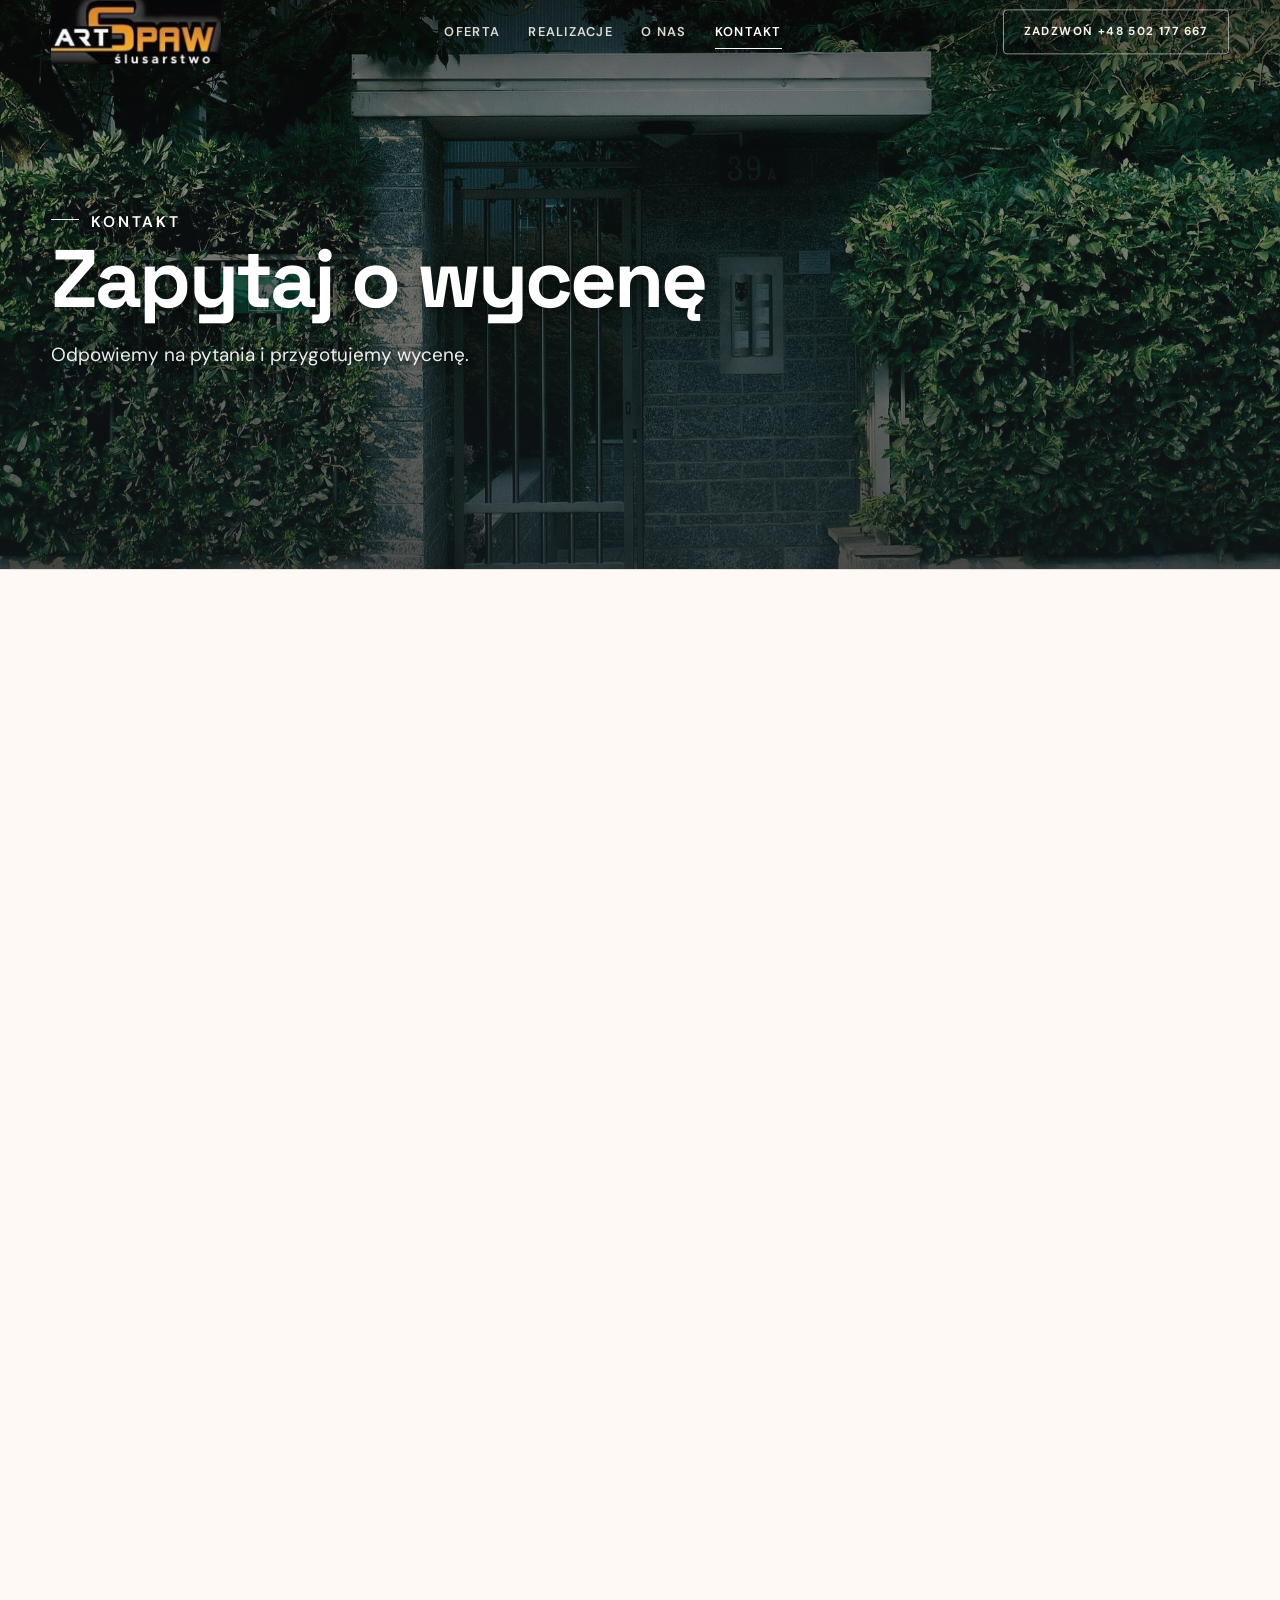
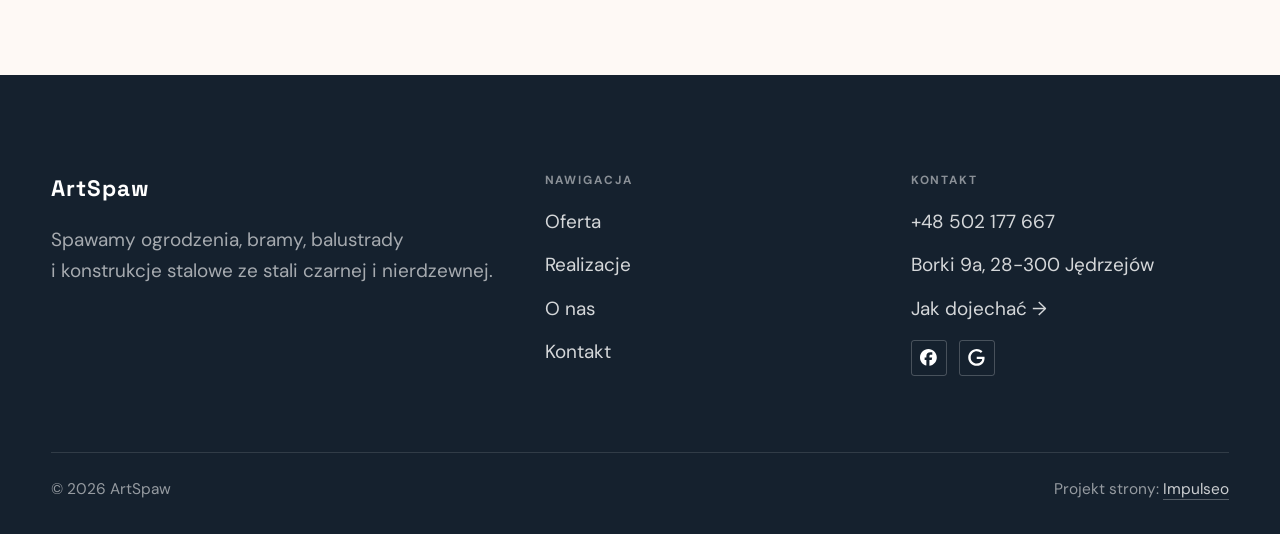
==== kontakt.html @ 31f5e042 "Strona demo: artspaw" ====
<!DOCTYPE html>
<html lang="pl">
<head>
<meta charset="UTF-8">
<meta name="viewport" content="width=device-width, initial-scale=1.0">
<title>Kontakt - ArtSpaw</title>
<meta name="description" content="Kontakt ArtSpaw - Borki 9a, 28-300 Jędrzejów">
<link rel="canonical" href="https://kris20032.github.io/artspaw/kontakt.html">
<meta name="robots" content="noindex, nofollow">
<meta property="og:type" content="website">
<meta property="og:locale" content="pl_PL">
<meta property="og:site_name" content="ArtSpaw">
<meta property="og:title" content="Kontakt - ArtSpaw">
<meta property="og:description" content="Kontakt ArtSpaw - Borki 9a, 28-300 Jędrzejów">
<meta property="og:url" content="https://kris20032.github.io/artspaw/kontakt.html">
<meta property="og:image" content="https://kris20032.github.io/artspaw/img/og.jpg">
<meta property="og:image:width" content="1200">
<meta property="og:image:height" content="630">
<meta name="twitter:card" content="summary_large_image">
<link rel="preconnect" href="https://fonts.googleapis.com">
<link rel="preconnect" href="https://fonts.gstatic.com" crossorigin>
<link href="https://fonts.googleapis.com/css2?family=Space+Grotesk:wght@500;600;700&family=DM+Sans:opsz,wght@9..40,400;9..40,500;9..40,600&display=swap" rel="stylesheet">
<link rel="stylesheet" href="assets/styles.css?v=d45079d8">
</head>
<body>

<header class="nav">
  <div class="wrap nav-inner">
    <a class="brand brand-has-logo" href="index.html"><img class="brand-logo" src="img/logo.png" alt="ArtSpaw" width="702" height="264" decoding="async"></a>
    <nav class="nav-links">
      <a href="oferta.html">Oferta</a>
      <a href="realizacje.html">Realizacje</a>
      <a href="o-nas.html">O nas</a>
      <a href="kontakt.html" class="active" aria-current="page">Kontakt</a>
      <a href="tel:+48502177667" class="btn btn-accent">Zadzwoń +48 502 177 667</a>
    </nav>
    <button class="nav-toggle" aria-label="Menu"><span></span><span></span><span></span></button>
  </div>
</header>

<main>
<section class="pagehead">
  <img src="img/g7.jpg" alt="ArtSpaw - Zapytaj o wycenę" width="1880" height="1253" decoding="async">
  <div class="wrap">
    <span class="eyebrow">Kontakt</span>
    <h1>Zapytaj o wycenę</h1>
    <p>Odpowiemy na pytania i przygotujemy wycenę.</p>
  </div>
</section>
<section>
  <div class="wrap contact-grid">
    <div class="reveal">
      <span class="eyebrow">Dane kontaktowe</span>
      <h2 style="margin:var(--space-4) 0 var(--space-6)">ArtSpaw</h2>
      <div class="info-list">
        <div class="info-row"><div class="ic"><svg class="ico-tel" width="16" height="16" viewBox="0 0 24 24" fill="none" aria-hidden="true"><path d="M6.6 10.8a15.5 15.5 0 0 0 6.6 6.6l2.2-2.2a1 1 0 0 1 1-.24 11.4 11.4 0 0 0 3.6.58 1 1 0 0 1 1 1V20a1 1 0 0 1-1 1A17 17 0 0 1 3 4a1 1 0 0 1 1-1h3.5a1 1 0 0 1 1 1c0 1.25.2 2.46.58 3.6a1 1 0 0 1-.25 1l-2.23 2.2Z" fill="currentColor"/></svg></div><div><div class="lbl">Telefon</div><a class="val" href="tel:+48502177667">+48 502 177 667</a></div></div>
        <div class="info-row"><div class="ic"><svg class="ico-pin" width="16" height="16" viewBox="0 0 24 24" fill="none" aria-hidden="true"><path d="M12 21s7-6.1 7-11.5A7 7 0 0 0 5 9.5C5 14.9 12 21 12 21Z" stroke="currentColor" stroke-width="1.6" fill="none"/><circle cx="12" cy="9.5" r="2.4" fill="currentColor"/></svg></div><div><div class="lbl">Adres</div><div class="val">Borki 9a, 28-300 Jędrzejów</div></div></div>
        <div class="info-row"><div class="ic"><svg class="ico-clock" width="16" height="16" viewBox="0 0 24 24" fill="none" aria-hidden="true"><circle cx="12" cy="12" r="8.5" stroke="currentColor" stroke-width="1.6"/><path d="M12 7.5V12l3 2" stroke="currentColor" stroke-width="1.6" stroke-linecap="round"/></svg></div><div><div class="lbl">Godziny</div><div class="val">Pn-Sb 7:00-18:00, niedziela nieczynne</div></div></div>
      </div>
    </div>
    <div class="reveal">
      <div class="form">
        <h3 style="margin-bottom:var(--space-4)">Najszybciej telefonicznie</h3>
        <p class="muted" style="margin-bottom:var(--space-5)">Zadzwoń, opisz pomysł, a my powiemy, co i jak. Bez zobowiązań.</p>
        <a href="tel:+48502177667" class="btn btn-accent" style="justify-content:center">Zadzwoń: +48 502 177 667 <span class="arr">→</span></a>
      </div>
    </div>
  </div>
</section>
<section style="padding-top:0">
  <div class="wrap reveal">
    <iframe class="map" title="ArtSpaw - Jędrzejów" src="https://maps.google.com/maps?q=50.6269528%2C20.3491511&z=15&output=embed" loading="lazy" referrerpolicy="no-referrer-when-downgrade"></iframe>
  </div>
</section>
</main>

<footer>
  <div class="wrap">
    <div class="foot-grid">
      <div class="foot-brand">
        <div class="name">ArtSpaw</div>
        <p>Spawamy ogrodzenia, bramy, balustrady i konstrukcje stalowe ze stali czarnej i nierdzewnej.</p>
      </div>
      <div class="foot-col">
        <h4>Nawigacja</h4>
        <a href="oferta.html">Oferta</a>
        <a href="realizacje.html">Realizacje</a>
        <a href="o-nas.html">O nas</a>
        <a href="kontakt.html">Kontakt</a>
      </div>
      <div class="foot-col">
        <h4>Kontakt</h4>
        <a href="tel:+48502177667">+48 502 177 667</a>
        <p>Borki 9a, 28-300 Jędrzejów</p>
        <a href="https://maps.google.com/?cid=16352842081063497960&g_mp=Cidnb29nbGUubWFwcy5wbGFjZXMudjEuUGxhY2VzLlNlYXJjaFRleHQQAhgEIAA" target="_blank" rel="noopener">Jak dojechać →</a>
      <div class="foot-soc">
        <a class="soc" href="https://www.facebook.com/profile.php?id=100057158002559" target="_blank" rel="noopener" aria-label="Facebook - ArtSpaw"><svg viewBox="0 0 24 24" aria-hidden="true" focusable="false"><path d="M9.101 23.691v-7.98H6.627v-3.667h2.474v-1.58c0-4.085 1.848-5.978 5.858-5.978.401 0 .955.042 1.468.103a8.68 8.68 0 0 1 1.141.195v3.325a8.623 8.623 0 0 0-.653-.036 26.805 26.805 0 0 0-.733-.009c-.707 0-1.259.096-1.675.309a1.686 1.686 0 0 0-.679.622c-.258.42-.374.995-.374 1.752v1.297h3.919l-.386 2.103-.287 1.564h-3.246v8.245C19.396 23.238 24 18.179 24 12.044c0-6.627-5.373-12-12-12s-12 5.373-12 12c0 5.628 3.874 10.35 9.101 11.647Z" fill="currentColor"/></svg></a>
        <a class="soc" href="https://maps.google.com/?cid=16352842081063497960&g_mp=Cidnb29nbGUubWFwcy5wbGFjZXMudjEuUGxhY2VzLlNlYXJjaFRleHQQAhgEIAA" target="_blank" rel="noopener" aria-label="Google - ArtSpaw"><svg viewBox="0 0 24 24" aria-hidden="true" focusable="false"><path d="M12.48 10.92v3.28h7.84c-.24 1.84-.853 3.187-1.787 4.133-1.147 1.147-2.933 2.4-6.053 2.4-4.827 0-8.6-3.893-8.6-8.72s3.773-8.72 8.6-8.72c2.6 0 4.507 1.027 5.907 2.347l2.307-2.307C18.747 1.44 16.133 0 12.48 0 5.867 0 .307 5.387.307 12s5.56 12 12.173 12c3.573 0 6.267-1.173 8.373-3.36 2.16-2.16 2.84-5.213 2.84-7.667 0-.76-.053-1.467-.173-2.053H12.48z" fill="currentColor"/></svg></a>
      </div>
      </div>
    </div>
    <div class="foot-bot">
      <span>© 2026 ArtSpaw</span>
      <span>Projekt strony: <a class="foot-credit" href="https://impulseo.pl" target="_blank" rel="noopener">Impulseo</a></span>
    </div>
  </div>
</footer>
<div class="sticky-call"><a class="sc-call" href="tel:+48502177667"><svg class="ico-tel" width="16" height="16" viewBox="0 0 24 24" fill="none" aria-hidden="true"><path d="M6.6 10.8a15.5 15.5 0 0 0 6.6 6.6l2.2-2.2a1 1 0 0 1 1-.24 11.4 11.4 0 0 0 3.6.58 1 1 0 0 1 1 1V20a1 1 0 0 1-1 1A17 17 0 0 1 3 4a1 1 0 0 1 1-1h3.5a1 1 0 0 1 1 1c0 1.25.2 2.46.58 3.6a1 1 0 0 1-.25 1l-2.23 2.2Z" fill="currentColor"/></svg> Zadzwoń</a><a class="sc-quote" href="kontakt.html">Zapytaj o wycenę</a></div>
<div class="demo-wazne" data-do="2026-11-23" data-cykl="3" hidden><svg class="dw-ico" width="13" height="13" viewBox="0 0 24 24" fill="none" aria-hidden="true"><circle cx="12" cy="12" r="8.6" stroke="currentColor" stroke-width="1.8"/><path d="M12 7.2V12l3.3 2" stroke="currentColor" stroke-width="1.8" stroke-linecap="round"/></svg><span class="dw-txt"></span></div>

<script src="assets/main.js"></script>
</body>
</html>
---- assets/styles.css ----
/* ============================================================
   STOLBASZ — premium, architektoniczny B2B fit-out
   Jasna paleta, zero brązu. System wg premium-web-craft.
   Projekt strony: Impulseo (impulseo.pl)
   ============================================================ */

:root{
  /* PALETA — jasna, architektoniczna, chłodna */
  --paper:#F4F6F8;          /* główne tło */
  --paper-2:#E7EBEF;        /* sekcje alternatywne (chłodny jasny szary) */
  --paper-3:#E7EBEF;        /* delikatne wypełnienia */
  --ink:#15212E;            /* tekst główny — chłodny grafit */
  --ink-soft:#243443;       /* nagłówki drugorzędne */
  --muted:#6B7785;          /* tekst poboczny */
  --line:rgba(21,33,46,.12);/* hairline */
  --accent:#E8A317;         /* stonowany petrol-slate — jedyny akcent */
  --accent-d:#C9870C;
  --accent-soft:rgba(232,163,23,.10);
  --dark:#15212E;           /* sekcje ciemne (stopka/CTA) */

  /* HOVER ZDJĘĆ — JEDEN standard dla całego silnika (decyzja K. 04.08.2026, artefakt z wariantami).
     AKTUALNE (K.+Szymon 09.08.2026, wybór z artefaktu 6 wariantów): zoom 1.05 przy 1.4s -
     przy tak długim czasie mocniejszy kadr NIE skacze, tylko „oddycha". Poprzedni standard
     (1.02 / .55s z 04.08) odbierany jako dynamiczny i szybki.
     Spoczynek lekko przygaszony, ale TYLKO tam, gdzie jest mysz (@media hover:hover) —
     na telefonie zdjęcia zostają w pełnej jasności. */
  --img-zoom:1.05;                   /* K.+Szymon 09.08: wariant F z artefaktu porównawczego */
  --img-rest:brightness(.95) saturate(.99);
  --img-hot:brightness(1.06) saturate(1.05);
  --img-dur:1.4s;                    /* K.+Szymon 09.08 (wariant F): powoli = elegancko */
  --img-ease:cubic-bezier(.16,.84,.44,1);  /* miękki ogon, efekt „oddychania" */

  /* ODSTĘPY — skala 4/8 */
  --space-1:4px; --space-2:8px; --space-3:12px; --space-4:16px; --space-5:24px;
  --space-6:32px; --space-7:48px; --space-8:64px; --space-9:96px; --space-10:128px;

  /* TYPOGRAFIA — fluid clamp() (skala podbita 16.07.2026: większe, czytelniejsze litery — uwaga Adama) */
  --text-sm:clamp(.9rem,.87rem + .12vw,1rem);
  --text-base:clamp(1.08rem,1.04rem + .18vw,1.2rem);
  --text-lg:clamp(1.24rem,1.15rem + .34vw,1.44rem);
  --text-h3:clamp(1.34rem,1.22rem + .55vw,1.66rem);
  --text-h2:clamp(2.1rem,1.66rem + 2.1vw,3.1rem);
  --text-h1:clamp(2.9rem,2.1rem + 4vw,5.1rem);

  /* PROMIENIE — architektoniczne, raczej ostre */
  --r-sm:3px; --r-md:6px; --r-lg:10px;

  /* RUCH */
  --ease:cubic-bezier(.25,.46,.45,.94); --dur:.24s;

  /* CIENIE — miękkie, warstwowe */
  --sh-sm:0 1px 2px rgba(16,24,32,.04), 0 2px 8px rgba(16,24,32,.05);
  --sh-md:0 2px 6px rgba(16,24,32,.05), 0 12px 28px -8px rgba(16,24,32,.12);
  --sh-lg:0 6px 14px rgba(16,24,32,.07), 0 26px 56px -18px rgba(16,24,32,.22);

  --hairline:1px solid var(--line);

  --font-display:'Space Grotesk','Inter',sans-serif;
  --font-body:'DM Sans','Inter',sans-serif;
}

*{box-sizing:border-box;margin:0;padding:0}
html{scroll-behavior:smooth}
body{
  font-family:var(--font-body);
  font-size:var(--text-base);
  line-height:1.65;
  color:var(--ink);
  background:var(--paper);
  -webkit-font-smoothing:antialiased;
  text-rendering:optimizeLegibility;
}
img{max-width:100%;height:auto;display:block}  /* height:auto = width/height z atrybutów trzyma proporcje (TOP#12) */
a{color:inherit;text-decoration:none}

.wrap{width:min(92%,1180px);margin-inline:auto}
section{padding-block:clamp(52px,6.5vw,96px)}

h1,h2,h3{font-family:var(--font-display);font-weight:700;line-height:1.08;letter-spacing:-.02em;color:var(--ink)}
h1{font-size:var(--text-h1);letter-spacing:-.035em}
h2{font-size:var(--text-h2);letter-spacing:-.025em}
h3{font-size:var(--text-h3)}
/* MIARA — długość wiersza. WCAG 2.2 SC 1.4.8: max 80 znaków; Butterick: 45–90.
   68ch daje realnie 72–78 znaków polskiego tekstu, czyli z zapasem pod granicą.
   Wcześniej limit miał TYLKO <p> — <li>, <blockquote> i <dd> nie miały żadnego,
   i to jedyny powód, dla którego 23 bloki na dwóch oddanych stronach jadą po
   83–106 znaków w wierszu (pomiar 07.08.2026, bramka `miara`).
   ⚠️ Listy i definicje ograniczamy TYLKO bez klasy: `ul`/`ol` z klasą to u nas
   układ (siatki kafli, menu), a nie tekst ciągły — tam miarę wyznacza układ. */
/* 60ch, nie 68ch (K. 10.08): po zmianie fontów na węższe kroje (DM Sans i spółka)
   w 68ch mieściło się ~90 znaków - bramka pikselowa słusznie zgłaszała przekroczenie
   granicy 80. Pomiar na żywej przeglądarce: 60ch = 90 znaków, 53ch = ~78 znaków, czyli normę WCAG 1.4.8. */
:root{ --miara:53ch }
p{max-width:min(100%,var(--miara))}
blockquote,
ul:not([class])>li, ol:not([class])>li,
dl:not([class])>dd{max-width:min(100%,var(--miara))}

/* ⚠️ Świadomie BEZ wyjątku `.tile p,.card p,.svc p{max-width:none}`, choć nasuwa się sam:
   te akapity BYŁY już ograniczone (stare `p{max-width:65ch}`), więc „wyjątek" nie odblokowałby
   niczego nowego — tylko ROZLUŹNIŁ stan sprzed zmiany na wszystkich demach naraz.
   `figcaption` żadna z reguł wyżej nie dotyczy, więc też nie potrzebuje zwolnienia. */

/* ŁAMANIE. `balance` wyrównuje długości wierszy w nagłówku, `pretty` pilnuje ostatniego
   wiersza akapitu, żeby nie został w nim jeden wyraz. Obsługiwane od Chrome 117 /
   Safari 17.5; starsze przeglądarki po prostu ignorują tę własność.
   `text-wrap:pretty` nie występowało dotąd ANI RAZ w silniku ani w repo klientów. */
h1,h2,h3,.lead,.lede{text-wrap:balance}
p,li,blockquote,dd{text-wrap:pretty}

.eyebrow{
  font-family:var(--font-body);
  font-size:var(--text-sm);
  font-weight:600;
  letter-spacing:.18em;
  text-transform:uppercase;
  color:var(--accent);
  display:inline-flex;align-items:center;gap:var(--space-3);
}
/* flex:none + margin-top = kreska trzyma się PIERWSZEJ linii. Wcześniej align-items:center
   centrowało ją względem całego bloku i przy zawinięciu (długi kicker typu
   „…WNĘTRZ · LESZNO · OD 2019") druga linia lądowała z brzydkim wcięciem. */
.eyebrow{align-items:flex-start}
.eyebrow>*,.eyebrow{text-wrap:balance}   /* dlugi kicker lamal sie na sierote typu samo „2019" w drugiej linii */
.eyebrow::before{content:"";width:28px;height:1px;background:var(--accent);display:inline-block;flex:none;margin-top:.62em}

.muted{color:var(--muted)}
.lead{font-size:var(--text-lg);line-height:1.55;color:var(--ink-soft);max-width:50ch}

/* ---------- BUTTONS ---------- */
.btn{
  display:inline-flex;align-items:center;gap:var(--space-2);
  font-weight:600;font-size:var(--text-sm);letter-spacing:.02em;
  padding:var(--space-4) var(--space-6);
  border-radius:var(--r-sm);
  transition:transform var(--dur) var(--ease),box-shadow var(--dur) var(--ease),background var(--dur) var(--ease);
  cursor:pointer;border:1px solid transparent;
}
.btn-accent{background:var(--accent);color:#fff;box-shadow:var(--sh-sm)}
.btn-accent:hover{background:var(--accent-d);transform:translateY(-2px);box-shadow:var(--sh-md)}
.btn-accent:active{transform:translateY(0);box-shadow:var(--sh-sm)}
.btn-ghost{background:transparent;color:var(--ink);border-color:var(--line)}
.btn-ghost:hover{border-color:var(--accent);color:var(--accent);transform:translateY(-2px)}
.btn-light{background:#fff;color:var(--ink);box-shadow:var(--sh-sm)}
.btn-light:hover{transform:translateY(-2px);box-shadow:var(--sh-md)}
.btn .arr{transition:transform var(--dur) var(--ease)}
.btn:hover .arr{transform:translateX(4px)}

/* ---------- NAV ---------- */
.nav{
  position:sticky;top:0;z-index:50;
  background:color-mix(in srgb,var(--paper) 88%,transparent);
  backdrop-filter:saturate(140%) blur(10px);
  border-bottom:var(--hairline);
}
.nav-inner{display:flex;align-items:center;justify-content:space-between;gap:var(--space-5);height:72px}
/* ANTY-NACHODZENIE (K. 05.08.2026): długa nazwa firmy + przycisk z pełnym numerem nie mieściły się w pasku
   i flex ściskał linki PONIŻEJ ich treści - "Kontakt" wchodził na ramkę "Zadzwoń +48 ...". Teraz ustępuje
   nazwa marki (skrót wielokropkiem), a menu i przycisk nigdy się nie kurczą ani nie zachodzą na siebie. */
.brand{display:flex;flex-direction:column;line-height:1;min-width:0;flex:0 1 auto}
.brand .name{font-family:var(--font-display);font-weight:800;font-size:1.35rem;letter-spacing:.04em;white-space:nowrap;overflow:hidden;text-overflow:ellipsis}
.brand .sub{font-size:.62rem;letter-spacing:.34em;text-transform:uppercase;color:var(--muted);margin-top:5px;white-space:nowrap;overflow:hidden;text-overflow:ellipsis}
.nav-links{display:flex;align-items:center;gap:var(--space-6);flex:0 0 auto}
.nav-links a{font-size:var(--text-sm);font-weight:500;color:var(--ink-soft);position:relative;padding-block:4px;white-space:nowrap;transition:color var(--dur) var(--ease)}
.nav-links a::after{content:"";position:absolute;left:0;bottom:0;width:0;height:1.5px;background:var(--accent);transition:width var(--dur) var(--ease)}
.nav-links a:hover,.nav-links a.active{color:var(--ink)}
.nav-links a:hover::after,.nav-links a.active::after{width:100%}
.nav-links .btn{padding:var(--space-2) var(--space-5)}
/* przyciski w nav: właściwy kolor (przebij .nav-links a) + bez podkreślenia */
.nav-links a.btn-accent{color:#fff}
.nav-links a.btn-ghost,.nav-links a.btn-light{color:var(--ink)}
/* CTA w pasku: NIE podkreślenie spod linków menu, ale ten sam przelatujący błysk,
   co na wszystkich innych przyciskach (zgłoszenie K. 13.08.2026 - „na hero jest efekt
   światła przechodzącego przez przycisk, na navbarze go nie ma, a mają być identyczne").
   Reguła `.nav-links a::after` jest silniejsza od `.btn::after`, więc trzeba jej
   geometrię wyzerować i wpisać połysk z nazwy - samo `display:none` gasiło efekt. */
.nav-links a.btn::after{
  display:block;content:"";position:absolute;inset:0;z-index:-1;pointer-events:none;
  width:auto;height:auto;border-radius:inherit;   /* kasuje geometrię podkreślenia (width:0;height:1.5px) */
  background:linear-gradient(100deg,transparent 32%,rgba(255,255,255,.20) 50%,transparent 68%);
  translate:-120% 0}
@media (prefers-reduced-motion:no-preference){
  .nav-links a.btn:hover::after{translate:120% 0;transition:translate .75s var(--mt-ease,cubic-bezier(.16,.84,.44,1))}
}
.nav-toggle{display:none;background:none;border:none;cursor:pointer;flex-direction:column;gap:5px;padding:8px}
.nav-toggle span{width:24px;height:2px;background:var(--ink);transition:var(--dur)}
/* Ciasny zakres MIĘDZY menu mobilnym a pełnym pulpitem: zbijamy odstępy i nazwę marki,
   żeby wszystko zmieściło się naturalnie, zanim w ogóle dojdzie do skracania wielokropkiem. */
@media(max-width:1280px) and (min-width:921px){
  .nav-links{gap:var(--space-4)}
  .nav-links .btn{padding:var(--space-2) var(--space-4)}
  .brand .name{font-size:1.15rem}
}

/* ---------- HERO (split) ---------- */
.hero{position:relative;overflow:hidden;border-bottom:var(--hairline)}
.hero-grid{display:grid;grid-template-columns:1.05fr .95fr;gap:clamp(24px,4vw,60px);align-items:center;
  padding-block:clamp(36px,4.5vw,64px)}
.hero-copy .eyebrow{margin-bottom:var(--space-5)}
.hero-copy h1{margin-bottom:var(--space-5)}
.hero-copy .lead{margin-bottom:var(--space-7)}
.hero-actions{display:flex;flex-wrap:wrap;gap:var(--space-4)}
.hero-art{position:relative;aspect-ratio:4/3;border-radius:var(--r-lg);overflow:hidden;box-shadow:var(--sh-lg)}
.hero-art img{width:100%;height:100%;object-fit:cover}
.hero-art::after{content:"";position:absolute;inset:0;background:linear-gradient(180deg,transparent 55%,rgba(18,24,28,.28))}
.hero-badge{position:absolute;left:var(--space-5);bottom:var(--space-5);z-index:2;
  background:rgba(252,252,251,.94);backdrop-filter:blur(4px);
  border-radius:var(--r-md);padding:var(--space-4) var(--space-5);box-shadow:var(--sh-md);max-width:78%}
.hero-badge strong{display:block;font-family:var(--font-display);font-size:1rem;letter-spacing:-.01em}
.hero-badge span{font-size:var(--text-sm);color:var(--muted)}

/* ---------- HERO duży / kinowy (strona główna) ---------- */
.hero-cine{position:relative;min-height:clamp(560px,82vh,840px);min-height:clamp(560px,82svh,840px);display:flex;align-items:center;overflow:hidden;border-bottom:var(--hairline)}
.hero-cine>img{position:absolute;inset:0;width:100%;height:100%;object-fit:cover;z-index:0}
.hero-cine::after{content:"";position:absolute;inset:0;z-index:1;
  background:linear-gradient(95deg,rgba(13,18,23,.86) 0%,rgba(13,18,23,.64) 32%,rgba(13,18,23,.24) 62%,rgba(13,18,23,.04) 100%)}
.hero-cine .wrap{position:relative;z-index:2;padding-block:var(--space-8)}
.hero-cine .hero-copy{max-width:660px}
.hero-cine .eyebrow{color:#fff;margin-bottom:var(--space-5)}
.hero-cine .eyebrow::before{background:#fff}
.hero-cine h1{color:#fff;margin-bottom:var(--space-5);font-size:clamp(2.9rem,2rem + 4.4vw,5.2rem);text-wrap:balance}
.hero-cine .lead{color:rgba(255,255,255,.92);max-width:48ch;margin-bottom:var(--space-7)}
.hero-cine .hero-actions{display:flex;flex-wrap:wrap;gap:var(--space-4)}
/* NISKIE OKNO (laptop z dokiem i paskami przeglądarki ma ~700-780 px wysokości widoku):
   H1 do 5.2rem + długi lead nie mieściły się i przyciski wypadały POD krawędź ekranu -
   klient widział stronę bez ani jednego CTA. Skalujemy w dół, zamiast przycinać treść. */
@media(min-width:821px) and (max-height:820px){
  .hero-cine{min-height:clamp(520px,94svh,780px)}
  .hero-cine .wrap{padding-block:var(--space-6)}
  .hero-cine h1{font-size:clamp(2.2rem,1.5rem + 2.6vw,3.6rem);margin-bottom:var(--space-4)}
  .hero-cine .eyebrow{margin-bottom:var(--space-4)}
  .hero-cine .lead{margin-bottom:var(--space-5);max-width:44ch}
}
@media(max-width:680px){
  .hero-cine{min-height:clamp(520px,76vh,640px);min-height:clamp(520px,76svh,640px);align-items:flex-end}
  .hero-cine::after{background:linear-gradient(0deg,rgba(13,18,23,.9) 6%,rgba(13,18,23,.45) 55%,rgba(13,18,23,.25) 100%)}
  .hero-cine .wrap{padding-bottom:var(--space-9)}
  /* TELEFON (~90% oglądających): lead potrafił zająć 8 linii i zepchnąć CTA poza pierwszy ekran.
     Zwężamy interlinię i skalę - treści nie ucinamy, bo to ona sprzedaje. */
  .hero-cine .lead{font-size:.98rem;line-height:1.5;margin-bottom:var(--space-5)}
  .hero-cine .eyebrow{font-size:.72rem;letter-spacing:.13em;margin-bottom:var(--space-4)}
  .hero-cine .eyebrow::before{width:20px}
  .hero-cine h1{margin-bottom:var(--space-4)}
}

/* full-bleed hero variant (podstrony) */
.pagehead{position:relative;min-height:46vh;min-height:46svh;display:flex;align-items:flex-end;overflow:hidden;border-bottom:var(--hairline)}
.pagehead img{position:absolute;inset:0;width:100%;height:100%;object-fit:cover}
/* 10.08.2026 (decyzja K.): mocniejsze przyciemnienie + cień pod tekstem. Bramka mierzyła na
   nagłówkach podstron 3,38-3,43:1 przy wymaganych 4,5 — jasne zdjęcie (hala, śnieg, niebo)
   podchodziło pod biały tekst. Zdjęcia klientów są różne, więc kontrast musi dawać WARSTWA,
   a nie szczęśliwy dobór kadru. */
.pagehead::after{content:"";position:absolute;inset:0;background:linear-gradient(180deg,rgba(18,24,28,.40),rgba(18,24,28,.76))}
.pagehead .wrap{position:relative;z-index:2;padding-block:var(--space-9);color:#fff}
.pagehead h1{color:#fff;max-width:18ch;text-shadow:0 2px 16px rgba(0,0,0,.55)}
.pagehead .eyebrow{color:#fff}
.pagehead .eyebrow::before{background:#fff}
.pagehead p{color:rgba(255,255,255,.92);margin-top:var(--space-4);max-width:54ch;text-shadow:0 1px 12px rgba(0,0,0,.5)}

/* ---------- STRIP (pasek skrótów / liczby) ---------- */
.strip{background:var(--dark);color:#fff}
/* PASEK HASEŁ — standard 04.08.2026 (decyzja K.): 5 haseł w JEDNYM rzędzie, tekst WYŚRODKOWANY,
   węższe marginesy boczne niż reszta strony (pasek ma iść szerzej), równe wysokości kolumn. */
.strip .wrap{width:min(96%,1440px);display:grid;grid-template-columns:repeat(5,1fr);
  gap:var(--space-5);padding-block:var(--space-7);align-items:stretch}
.strip .item .k{font-family:var(--font-display);font-size:clamp(1.05rem,.82rem + .85vw,1.55rem);
  font-weight:800;letter-spacing:-.02em;color:#fff;line-height:1.18;text-wrap:balance}
.strip .item .v{font-size:var(--text-sm);color:rgba(255,255,255,.66);margin-top:var(--space-2);line-height:1.4}
.strip .item{border-left:2px solid var(--accent);padding-inline:var(--space-4);
  text-align:center;display:flex;flex-direction:column;justify-content:center}
/* liczba kolumn = liczba haseł, żeby ostatnie nie zostawało samo w drugim rzędzie.
   Klasę n-N nadaje multipage.py; domyślnie (bez klasy) pasek jest 5-kolumnowy. */
.strip.n-2 .wrap{grid-template-columns:repeat(2,1fr)}
.strip.n-3 .wrap{grid-template-columns:repeat(3,1fr)}
.strip.n-4 .wrap{grid-template-columns:repeat(4,1fr);gap:var(--space-6)}
.strip.n-4 .item .k{font-size:clamp(1.3rem,1rem + 1.1vw,2rem)}
.strip.n-6 .wrap{grid-template-columns:repeat(6,1fr);gap:var(--space-4)}
.strip.n-6 .item .k{font-size:clamp(.98rem,.8rem + .7vw,1.35rem)}
/* równe łamanie: zamiast "długa linia + jedno słowo" obie linie zbliżonej długości */
.strip .item .k{text-wrap:balance}

/* ---------- SECTION HEAD ---------- */
.head{max-width:48rem;margin-bottom:var(--space-8)}
.head.center{margin-inline:auto;text-align:center}
.head .eyebrow{margin-bottom:var(--space-4)}
.head h2{margin-bottom:var(--space-4)}
.head p{color:var(--muted);font-size:var(--text-lg);line-height:1.55}
.head.center p{margin-inline:auto}

/* ---------- INTRO SPLIT ---------- */
.split{display:grid;grid-template-columns:.92fr 1.08fr;gap:clamp(28px,5vw,80px);align-items:center}
.split.rev{grid-template-columns:1.08fr .92fr}
.split.rev .split-art{order:-1}
.split-art{position:relative;aspect-ratio:5/4;border-radius:var(--r-lg);overflow:hidden;box-shadow:var(--sh-lg)}
.split-art img{width:100%;height:100%;object-fit:cover}
.split-copy h2{margin-bottom:var(--space-5)}
.split-copy p+p{margin-top:var(--space-4)}
.split-copy .btn{margin-top:var(--space-6)}

/* ---------- SERVICES (zakres) ---------- */
.svc-grid{display:grid;grid-template-columns:repeat(auto-fit,minmax(280px,1fr));gap:var(--space-5)}
.svc{background:#fff;border:var(--hairline);border-radius:var(--r-md);padding:var(--space-7) var(--space-6);
  transition:transform var(--dur) var(--ease),box-shadow var(--dur) var(--ease),border-color var(--dur) var(--ease);
  position:relative;overflow:hidden}
.svc::before{content:"";position:absolute;left:0;top:0;width:3px;height:0;background:var(--accent);transition:height var(--dur) var(--ease)}
.svc:hover{transform:translateY(-4px);box-shadow:var(--sh-md);border-color:transparent}
.svc:hover::before{height:100%}
.svc .ic{font-family:var(--font-display);font-size:.8rem;font-weight:700;letter-spacing:.12em;color:var(--accent);margin-bottom:var(--space-4)}
.svc h3{margin-bottom:var(--space-3);font-size:1.22rem}
.svc p{color:var(--muted);font-size:var(--text-base);line-height:1.6}

/* big detailed service rows */
.svc-row{display:grid;grid-template-columns:.8fr 1.2fr;gap:clamp(20px,4vw,60px);align-items:center;padding-block:var(--space-8)}
.svc-row+.svc-row{border-top:var(--hairline)}
.svc-row.rev{grid-template-columns:1.2fr .8fr}
/* Naprzemienny układ wierszy oferty: co drugi wiersz ma zdjęcie po PRAWEJ.
   Było `order:-1` — martwy kod, bo zdjęcie i tak jest pierwszym dzieckiem w HTML,
   więc wszystkie wiersze wyglądały identycznie (zdjęcie zawsze z lewej), a `rev`
   zmieniało tylko szerokość kolumn. Znalezione 29.07.2026 przy różnicowaniu kierunków
   animacji (pomiar pozycji: art.mid 390/502 przy row.mid 756 — zawsze lewa strona). */
.svc-row.rev .svc-row-art{order:2}
.svc-row-art{aspect-ratio:4/3;border-radius:var(--r-md);overflow:hidden;box-shadow:var(--sh-md)}
.svc-row-art img{width:100%;height:100%;object-fit:cover}
.svc-row h3{font-size:1.5rem;margin-bottom:var(--space-4)}
.svc-row .num{font-family:var(--font-display);font-size:.85rem;font-weight:700;letter-spacing:.14em;color:var(--accent);display:block;margin-bottom:var(--space-3)}
.svc-row ul{list-style:none;margin-top:var(--space-4);display:flex;flex-direction:column;gap:var(--space-2)}
.svc-row li{position:relative;padding-left:var(--space-5);color:var(--muted);font-size:var(--text-base)}
.svc-row li::before{content:"";position:absolute;left:0;top:.62em;width:8px;height:1px;background:var(--accent)}

/* ---------- GALLERY (realizacje) ---------- */
.gallery{display:grid;grid-template-columns:repeat(12,1fr);gap:var(--space-4);grid-auto-rows:200px}
/* GALERIA MASONRY — pionowe zdjęcia (portrety beauty/wellness) bez przycinania: kolumny, height auto */
.gallery-masonry{column-count:3;column-gap:var(--space-4)}
@media(max-width:900px){.gallery-masonry{column-count:2}}
@media(max-width:560px){.gallery-masonry{column-count:1}}
.gallery-masonry .m-tile{break-inside:avoid;margin:0 0 var(--space-4);padding:0;position:relative;overflow:hidden;border-radius:var(--r-md);border:1px solid var(--line)}
.gallery-masonry .m-tile img{width:100%;height:auto;display:block}
.gallery-masonry .m-tile .cap{position:absolute;left:0;right:0;bottom:0;padding:var(--space-4);color:#fff;background:linear-gradient(0deg,rgba(0,0,0,.55),transparent);font-size:var(--text-sm)}
.gallery-masonry .m-tile .cap small{display:block;font-weight:400;opacity:.78;letter-spacing:.04em;text-transform:uppercase;font-size:.66rem;margin-top:3px}
.tile{position:relative;overflow:hidden;border-radius:var(--r-md);box-shadow:var(--sh-sm);
  transition:transform var(--dur) var(--ease),box-shadow var(--dur) var(--ease)}
.tile img{width:100%;height:100%;object-fit:cover;
  transition:transform var(--img-dur) var(--img-ease),filter var(--img-dur) var(--img-ease)}
.tile:hover{box-shadow:var(--sh-md)}
.tile .cap{position:absolute;left:0;right:0;bottom:0;padding:var(--space-5) var(--space-4) var(--space-4);
  /* mocniejszy spad + cien pod tekstem: na JASNYCH zdjeciach klienta (biale fronty, sciany)
     slaby gradient dawal kontrast ~1.5:1 zamiast wymaganych 3.6:1 (bramka wygladu, 10.08.2026) */
  background:linear-gradient(transparent 10%,rgba(18,24,28,.55) 40%,rgba(18,24,28,.88) 68%,rgba(18,24,28,.99));color:#fff;
  text-shadow:0 1px 2px rgba(0,0,0,.85),0 2px 10px rgba(0,0,0,.55);
  font-size:var(--text-sm);font-weight:600;letter-spacing:.01em;
  opacity:0;transform:translateY(8px);transition:var(--dur) var(--ease)}
.tile:hover .cap{opacity:1;transform:translateY(0)}
.tile .cap small{display:block;font-weight:400;opacity:.78;letter-spacing:.04em;text-transform:uppercase;font-size:.66rem;margin-top:3px}
/* bento spans */
.t-wide{grid-column:span 6}
.t-tall{grid-column:span 6;grid-row:span 2}
.t-std{grid-column:span 6}
.t-third{grid-column:span 4}
.t-two3{grid-column:span 8}

/* ---------- TRUST / WIARYGODNOŚĆ ---------- */
.trust{background:var(--paper-2)}
.trust-grid{display:grid;grid-template-columns:repeat(auto-fit,minmax(240px,1fr));gap:var(--space-5);margin-top:var(--space-7)}
.trust-card{background:#fff;border-radius:var(--r-md);padding:var(--space-7) var(--space-6);box-shadow:var(--sh-sm);border-top:3px solid var(--accent)}
.trust-card .big{font-family:var(--font-display);font-size:clamp(1.8rem,1.3rem + 1.6vw,2.6rem);font-weight:800;letter-spacing:-.02em;color:var(--ink);line-height:1}
.trust-card h3{font-size:1.12rem;margin:var(--space-3) 0 var(--space-2)}
.trust-card p{color:var(--muted);font-size:var(--text-base);line-height:1.55}

/* ---------- CTA band ---------- */
.cta{background:var(--dark);color:#fff;position:relative;overflow:hidden}
/* telefon w CTA: na ciemnym tle biały (domyślnie), rodziny z JASNYM tłem CTA
   nadpisują to u siebie - wcześniej kolor siedział w stylu inline i wygrywał z rodziną. */
.cta .btn-ghost-cta{color:#fff;border-color:rgba(255,255,255,.3)}
.cta .wrap{display:grid;grid-template-columns:1.4fr .6fr;gap:var(--space-7);align-items:center;position:relative;z-index:2}
.cta h2{color:#fff;max-width:20ch}
.cta p{color:rgba(255,255,255,.74);margin-top:var(--space-4)}
.cta-actions{display:flex;flex-direction:column;gap:var(--space-3);align-items:flex-start}
.cta::before{content:"";position:absolute;right:-80px;top:-80px;width:360px;height:360px;border-radius:50%;
  background:radial-gradient(circle,var(--accent-soft),transparent 70%)}

/* ---------- CONTACT ---------- */
.contact-grid{display:grid;grid-template-columns:.85fr 1.15fr;gap:clamp(28px,4vw,56px);align-items:start}
.info-list{display:flex;flex-direction:column;gap:var(--space-2)}
.info-row{display:flex;gap:var(--space-4);align-items:flex-start;padding-block:var(--space-4);border-bottom:var(--hairline)}
.info-row .ic{flex:none;width:42px;height:42px;display:grid;place-items:center;border-radius:50%;
  background:var(--accent-soft);color:var(--accent);font-size:1.05rem}
.info-row .lbl{font-size:.72rem;letter-spacing:.14em;text-transform:uppercase;color:var(--muted)}
.info-row .val{font-weight:600;font-size:var(--text-base);margin-top:2px}
.info-row a.val:hover{color:var(--accent)}
.map{border:none;border-radius:var(--r-lg);box-shadow:var(--sh-md);width:100%;height:100%;min-height:380px;filter:grayscale(.2) contrast(1.02)}
.form{background:#fff;border:var(--hairline);border-radius:var(--r-lg);padding:clamp(24px,3vw,40px);box-shadow:var(--sh-sm)}
.form .fld{margin-bottom:var(--space-5)}
.form label{display:block;font-size:var(--text-sm);font-weight:600;margin-bottom:var(--space-2)}
.form input,.form textarea{width:100%;font-family:inherit;font-size:var(--text-base);color:var(--ink);
  padding:var(--space-4);border:var(--hairline);border-radius:var(--r-sm);background:var(--paper);transition:border-color var(--dur)}
.form input:focus,.form textarea:focus{outline:none;border-color:var(--accent);background:#fff}
.form textarea{resize:vertical;min-height:120px}
.form .note{font-size:var(--text-sm);color:var(--muted);margin-top:var(--space-3)}

/* ---------- FOOTER ---------- */
footer{background:var(--dark);color:#fff;padding-block:var(--space-9) var(--space-6)}
.foot-grid{display:grid;grid-template-columns:1.4fr 1fr 1fr;gap:var(--space-7);margin-bottom:var(--space-8)}
.foot-brand .name{font-family:var(--font-display);font-weight:800;font-size:1.4rem;letter-spacing:.04em}
.foot-brand p{color:rgba(255,255,255,.62);margin-top:var(--space-4);font-size:var(--text-base);max-width:38ch}
.foot-col h4{font-size:.74rem;letter-spacing:.16em;text-transform:uppercase;color:rgba(255,255,255,.5);margin-bottom:var(--space-4)}
.foot-col a,.foot-col p{display:block;color:rgba(255,255,255,.82);font-size:var(--text-base);margin-bottom:var(--space-3)}
.foot-col a:hover{color:#fff}
.foot-bot{border-top:1px solid rgba(255,255,255,.12);padding-top:var(--space-5);display:flex;justify-content:space-between;flex-wrap:wrap;gap:var(--space-3);
  font-size:var(--text-sm);color:rgba(255,255,255,.55)}
.foot-bot a:hover{color:#fff}
/* Podpis w stopce = klikalny link do impulseo.pl (31.07.2026). Ma być WIDOCZNIE klikalny,
   ale nie krzyczeć - stąd sam kolor jaśniejszy + delikatne podkreślenie na najeździe. */
.foot-bot a.foot-credit{color:rgba(255,255,255,.78);text-decoration:none;border-bottom:1px solid rgba(255,255,255,.28)}
.foot-bot a.foot-credit:hover{color:#fff;border-bottom-color:#fff}

/* ---------- REVEAL ---------- */
.reveal{opacity:0;transform:translateY(22px);transition:opacity .6s var(--ease),transform .6s var(--ease)}
.reveal.in{opacity:1;transform:none}

/* ---------- RESPONSIVE ---------- */
@media(max-width:920px){
  .hero-grid,.split,.split.rev,.svc-row,.svc-row.rev,.cta .wrap,.contact-grid,.foot-grid{grid-template-columns:1fr}
  .split.rev .split-art,.svc-row.rev .svc-row-art{order:0}
  .hero-art{aspect-ratio:16/10;max-height:420px}
  .strip .wrap,.strip.n-2 .wrap,.strip.n-3 .wrap,.strip.n-4 .wrap,.strip.n-6 .wrap{grid-template-columns:repeat(2,1fr);gap:var(--space-6)}
  .strip .item .k,.strip.n-6 .item .k{font-size:clamp(1.3rem,1.1rem + 1vw,2rem)}
  .gallery{grid-auto-rows:180px}
  .t-wide,.t-tall,.t-std,.t-third,.t-two3{grid-column:span 6}
  .t-tall{grid-row:span 1}
  .cta-actions{flex-direction:row;flex-wrap:wrap}
  .foot-grid{gap:var(--space-6)}
}
@media(max-width:680px){
  .nav-links{position:fixed;inset:72px 0 auto 0;background:var(--paper);flex-direction:column;align-items:stretch;
    gap:0;padding:var(--space-4) 6%;border-bottom:var(--hairline);box-shadow:var(--sh-md);
    transform:translateY(-120%);transition:transform var(--dur) var(--ease)}
  .nav-links.open{transform:translateY(0)}
  .nav-links a{padding-block:var(--space-4);border-bottom:var(--hairline)}
  .nav-links .btn{margin-top:var(--space-3);justify-content:center}
  .nav-toggle{display:flex}
  .strip .wrap,.strip.n-2 .wrap,.strip.n-3 .wrap,.strip.n-4 .wrap,.strip.n-6 .wrap{grid-template-columns:1fr}
  .gallery{grid-template-columns:repeat(6,1fr)}
  .foot-grid{grid-template-columns:1fr}
}
@media(prefers-reduced-motion:reduce){
  /* audyt 09.08 TOP#14: samo skrócenie duration przy animacji INFINITE = stroboskop
     (pętla .01ms miga ekranem); iteration-count:1 gasi pętlę naprawdę. Pseudoelementy
     też - tła hero (gastro/studio) animują ::before/img, blanket na * ich nie łapał. */
  *,*::before,*::after{animation-duration:.01ms!important;animation-iteration-count:1!important;animation-delay:0s!important;transition:none!important}
  .reveal{opacity:1!important;transform:none!important}
  html{scroll-behavior:auto}
}

/* ============================================================
   PREMIUM LAYER — destylat deep-researchu branż (anty-AI, spokój).
   Zmienne STOLBASZ (--accent/--ink/--paper/--line/--dark). Ruch ledwo
   zauważalny, krzywa cubic-bezier(.16,.84,.44,1); prefers-reduced-motion
   pokryte blanketem wyżej. Karty hairline zamiast cieni = #1 sygnał „nie-AI".
   ============================================================ */

/* więcej oddechu między sekcjami (liderzy: 110-130px) */
section{padding-block:clamp(64px,8vw,128px)}

/* 1) Aksamitny reveal — dłuższa, miękka krzywa zamiast „skoku" */
.reveal{transition:opacity .9s cubic-bezier(.16,.84,.44,1),transform .9s cubic-bezier(.16,.84,.44,1);will-change:opacity,transform}
/* stagger TYLKO w galerii (tam pozycja = porządek dzieci) */
.gallery .reveal:nth-child(2){transition-delay:.07s}
.gallery .reveal:nth-child(3){transition-delay:.14s}
.gallery .reveal:nth-child(4){transition-delay:.21s}
.gallery .reveal:nth-child(5){transition-delay:.28s}
.gallery .reveal:nth-child(6){transition-delay:.35s}

/* 2) Hero STATYCZNY na .hero-cine — Ken Burns CAŁKIEM WYŁĄCZONY 26.06 (3. zgłoszenie Szymona).
   GENEZA: animowanie scale na <img> hero z teksturami (cegły/framugi) re-samplinguje obraz
   klatka po klatce → na części ekranów drobne drganie/shimmer = „heroshot się trzęsie".
   translateY usunięto wcześniej, scale-only + will-change/GPU NIE wystarczyły do GWARANCJI gładkości.
   Krzysztof zażądał pewności („make sure, że błąd się nie pojawi") > efekt. Zero animacji = 0% drgania.
   Delikatny zoom zostaje TYLKO w pełnoekranowych hero gastro/studio (hg-bg/hs-bg — tło, inny
   mechanizm, chwalone, nigdy nie zgłaszane). NIE wracać do KB na .hero-cine bez realnego testu
   na sprzęcie klienta — to ryzyko regresji „trzęsienia”. */
/* BEZPIECZNY "wow" na hero = jednorazowy FADE-IN (opacity), nie zoom.
   opacity nie dotyka bitmapy → gładkie na KAŻDYM zdjęciu/ekranie/GPU, zero ryzyka migotania.
   Geometryczny ruch (scale/translate) na .hero-cine jest ZAKAZANY (bramka pilnuje). */
@keyframes heroFade{from{opacity:0}to{opacity:1}}
.hero-cine>img{transform:none;animation:heroFade 1.1s ease-out both}

/* 3) Akcentowy hairline pod nagłówkiem sekcji, który „rysuje się" przy wejściu */
.head h2{position:relative;padding-bottom:18px}
.head h2::after{content:"";position:absolute;left:0;bottom:0;height:1px;width:0;background:var(--accent);transition:width 1s cubic-bezier(.16,.84,.44,1) .15s}
.head.center h2::after{left:50%;transform:translateX(-50%)}
.head.reveal.in h2::after,.head.center.reveal.in h2::after{width:54px}

/* 4) Karty HAIRLINE zamiast cieni/zaokrągleń (najmocniejszy anty-AI detal) */
.svc{background:transparent;border:1px solid var(--line);border-radius:var(--r-sm);box-shadow:none}
.svc:hover{box-shadow:none;border-color:var(--accent);transform:translateY(-3px)}
.trust-card{background:transparent;box-shadow:none;border:1px solid var(--line);border-top:2px solid var(--accent);border-radius:var(--r-sm)}
.tile{box-shadow:none;border-radius:var(--r-sm)}
.tile:hover{box-shadow:none}

/* 5) Sticky-nav kondensuje się po przewinięciu (sygnał dopracowania) */
.nav{transition:box-shadow .4s ease,background .4s ease}
.nav.is-stuck{box-shadow:0 1px 0 var(--line),0 14px 30px -24px rgba(0,0,0,.45)}
.nav-inner{transition:height .35s var(--ease)}
.nav.is-stuck .nav-inner{height:60px}

/* 6) MANIFESTO — pełnoekranowy cytat-bohater (zastępuje generyczne „Dlaczego my") */
.manifesto{background:var(--paper-2);text-align:center}
.manifesto .wrap{max-width:60rem}
.manifesto p{font-family:var(--font-display);font-style:italic;font-size:clamp(1.6rem,1rem + 2.4vw,2.8rem);line-height:1.32;color:var(--ink-soft);margin-inline:auto;max-width:26ch;position:relative;padding-top:var(--space-8)}
.manifesto p::before{content:"";position:absolute;top:0;left:50%;transform:translateX(-50%);width:54px;height:1px;background:var(--accent)}
.manifesto p span{color:var(--accent);font-style:italic}

/* 7) GATEWAYS — 3 duże bramy-zdjęcia (zamiast paska menu usług) */
.gateways{display:grid;grid-template-columns:repeat(3,1fr);gap:var(--space-4)}
.gateway{position:relative;aspect-ratio:3/4;overflow:hidden;border-radius:var(--r-sm);display:block}
.gateway img{width:100%;height:100%;object-fit:cover;
  transition:transform var(--img-dur) var(--img-ease),filter var(--img-dur) var(--img-ease)}
.gateway::after{content:"";position:absolute;inset:0;background:linear-gradient(180deg,transparent 38%,rgba(18,24,28,.74))}
/* ===== HOVER ZDJĘĆ — jedno miejsce dla WSZYSTKICH kafli ze zdjęciem (K. 04.08.2026) ===== */
@media(hover:hover){
  .tile img,.gateway img,.m-tile img{filter:var(--img-rest)}
  .tile:hover img,
  .gateway:hover img,
  .m-tile:hover img{transform:scale(var(--img-zoom));filter:var(--img-hot)}
}
.m-tile img{transition:transform var(--img-dur) var(--img-ease),filter var(--img-dur) var(--img-ease)}
.gateway .g-ttl{position:absolute;left:0;right:0;bottom:0;z-index:2;padding:var(--space-6) var(--space-5);color:#fff;font-family:var(--font-display);font-size:1.45rem;letter-spacing:-.01em;line-height:1.15}
.gateway .g-ttl small{display:block;font-family:var(--font-body);font-size:var(--text-sm);font-weight:400;opacity:.82;letter-spacing:.03em;margin-top:5px}
@media(max-width:760px){.gateways{grid-template-columns:1fr}.gateway{aspect-ratio:16/10}}

/* 8) LOGO klienta w nagłówku (gdy podane --logo) */
/* 52px domyślnie (feedback Bartka 06.07.2026: 40px ginęło, uwaga padła 3x; ~56px sprawdzone na żywym demie anna-borowiec-makeup) */
.brand-logo{height:64px;width:auto;max-width:300px;object-fit:contain;display:block}
.nav.is-stuck .brand-logo{height:52px}
@media(max-width:680px){.brand-logo{height:46px;max-width:210px}}


/* === RWD: nagłówki na wąskich ekranach (dodane 17.07.2026 razem z fixem clamp) ===
   Po przywróceniu działania clamp() dolna granica --text-h1 (2.9rem) rozpychała
   dokument przy długich polskich słowach na telefonach. Tu ją zjeżdżamy. */
@media (max-width:560px){
  :root{
    --text-h1:clamp(1.9rem, 1.15rem + 4.4vw, 2.7rem);
    --text-h2:clamp(1.5rem, 1rem + 3vw, 2.1rem);
  }
  .hero-cine h1{font-size:clamp(1.9rem, 1.15rem + 4.4vw, 2.7rem)}
  h1,h2{overflow-wrap:break-word}
}

/* GODZINY (godziny_grid z briefu) — dzień po lewej, godziny po prawej. Wcześniej BRAK stylu
   powodował sklejenie "Poniedziałek-Piątek8:00-20:00" (dodane 2026-07-21). Neutralne dla dem bez grafiku. */
.godz{display:flex;flex-direction:column;gap:2px;max-width:440px;margin-top:8px}
.godz-row{display:flex;justify-content:space-between;align-items:baseline;gap:24px;padding:10px 0;border-bottom:1px solid var(--line)}
.godz-row:last-child{border-bottom:0}
.godz-row b{font-weight:600;color:var(--ink)}
.godz-row span{color:var(--muted);white-space:nowrap}

/* === FAQ (lekcja 08.08.2026) ===
   Sekcja faq_klinika() trafia NIE tylko do rodziny „klinika" (multipage.py: także układ FACHOWCY),
   a style leżały wyłącznie w families/klinika.css — u hydraulika/dekarza FAQ renderowało się jako
   goła lista <details> z domyślnym trójkącikiem przeglądarki (wpadka: demo Instalatorstwo Gała).
   Dlatego baza. Rodzina może to nadpisać na wierzchu. */
.faq-list{max-width:48rem;margin:var(--space-8) auto 0;display:flex;flex-direction:column;gap:var(--space-3)}
.faq-item{border:1px solid var(--line);border-radius:var(--r-md);background:var(--paper);padding:var(--space-4) var(--space-5)}
.faq-item summary{font-family:var(--font-display);font-weight:600;color:var(--ink);cursor:pointer;list-style:none;display:flex;justify-content:space-between;gap:1rem}
.faq-item summary::-webkit-details-marker{display:none}
.faq-item summary::after{content:"+";color:var(--accent-d);font-weight:700;font-size:1.2rem;line-height:1}
.faq-item[open] summary::after{content:"-"}
.faq-item p{color:var(--ink-soft);font-size:var(--text-base);line-height:1.6;margin:var(--space-3) 0 0}

/* === LICZBA OPINII PRZY SEKCJI OPINII (08.08.2026, wzorzec irismeble.pl, decyzja K.) ===
   Trzy cytaty bez kontekstu czyta się jak „firma ma trzy opinie". Ta linijka mówi wprost,
   ile ich jest naprawdę - dane i tak przychodzą z reconu i szły dotąd wyłącznie do hero.
   Baza, nie rodzina: sekcja opinii renderuje się we WSZYSTKICH układach, a style opinii
   leżą per rodzina - bez tego u części rodzin linijka byłaby gołym tekstem (ta sama pułapka
   co z FAQ wyżej). Rodzina może nadpisać na wierzchu. */
.op-meta{
  text-align:center;margin:calc(var(--space-3) * -1) 0 var(--space-6);
  color:var(--muted);font-size:var(--text-base);letter-spacing:.01em;
}
.op-meta .ico-star{color:var(--accent-d);margin-right:2px}

/* --- licznik ważności DEMA (pomysł K. 09.08) - tylko wersje pokazowe --- */
.demo-wazne{position:fixed;top:calc(var(--nav-h, 64px) + 14px);right:14px;z-index:95;
  display:inline-flex;align-items:center;gap:.45em;
  background:rgba(21,25,28,.82);color:#fff;font-size:.72rem;font-weight:600;letter-spacing:.01em;
  padding:.42em .8em .42em .62em;border-radius:999px;backdrop-filter:saturate(140%) blur(8px);
  border:1px solid rgba(255,255,255,.14);box-shadow:0 10px 24px -14px rgba(0,0,0,.6);
  pointer-events:none;
  /* NIE pokazuje się przy wejściu (K. 09.08) - wjeżdża dopiero po zejściu z hero */
  opacity:0;transform:translateY(-10px);
  transition:opacity .7s var(--ease),transform .7s var(--ease)}
.demo-wazne.is-on{opacity:1;transform:none}
.demo-wazne .dw-ico{flex:none;opacity:.85}
.demo-wazne b{font-weight:700;font-variant-numeric:tabular-nums;color:#FFD9A3}
.demo-wazne .dw-zeg{font-variant-numeric:tabular-nums;font-feature-settings:"tnum";
  opacity:.72;margin-left:.15em;letter-spacing:.01em}
.demo-wazne.is-pilne{background:rgba(150,32,28,.9);border-color:rgba(255,255,255,.2)}
.demo-wazne .dw-pilne{color:#FFE0DE}
@media(max-width:820px){.demo-wazne{top:auto;bottom:70px;right:10px}}

/* --- pasek mini-opinii pod hero (audyt 09.08 TOP#27) - tylko przy realnych recenzjach --- */
.opinie-mini{padding-block:0;border-bottom:var(--hairline)}
.opinie-mini .om-row{display:grid;grid-template-columns:repeat(3,1fr);gap:var(--space-6);padding-block:var(--space-5)}
.opinie-mini .om-item blockquote{font-size:var(--text-sm);color:var(--ink-soft);line-height:1.5;margin:0}
.opinie-mini .om-autor{display:block;margin-top:var(--space-2);font-size:.78rem;font-weight:600;color:var(--muted);letter-spacing:.04em}
@media(max-width:820px){.opinie-mini .om-row{grid-template-columns:1fr;gap:var(--space-4)}
  .opinie-mini .om-item:nth-child(n+3){display:none}}

/* --- AKCENT-TEKST (audyt 09.08 TOP#11/12, decyzja K.) ---------------------------
   Kolor firmowy jest jasny, dopóki nie musi być literą. --accent zostaje żywy
   (kreski, przyciski, pasek haseł); litera akcentowa na JASNYM tle bierze
   --accent-text (dokleja palette_auto; domyślnie accent-d). Tylko color -
   border/background/pseudo zostają żywe. Ciemna sekcja CTA = wyjątek. */
:root{--accent-text:var(--accent-d)}
.eyebrow, .svc .ic, .svc-row .num, .info-row .ic, .info-row a.val:hover,
.manifesto p span, .faq-item summary::after, .op-meta .ico-star, .op-star,
.fu-cta, .obszar-list li:hover, .btn-ghost:hover, .nav.nav-solid .brand .sub,
.proces-os .pc-cur, .os-on .proces-os .proces-line > li.os-done .pno { color:var(--accent-text) }
.cta .eyebrow { color:var(--accent) }

/* --- dostępność (audyt 09.08 TOP#23, podzbiór bezpieczny) --- */
html{scroll-padding-top:84px}                       /* kotwice nie chowają się pod sticky-nav */
:focus-visible{outline:2px solid var(--accent-text);outline-offset:2px}  /* widoczny fokus tylko z klawiatury */
main{display:block}

/* --- kafelek „Zobacz opinie w Google" (K. 09.08) - znak marki zamiast gołego linku --- */
.op-meta{text-align:center;max-width:none;margin-inline:auto}
.op-google{display:inline-flex;align-items:center;gap:.6em;
  padding:.62em 1.15em;border:1px solid var(--line);border-radius:999px;
  background:var(--paper);color:var(--ink);font-size:var(--text-sm);font-weight:600;
  transition:border-color var(--dur) var(--ease),box-shadow var(--dur) var(--ease),transform var(--dur) var(--ease)}
.op-google .op-g-ico{flex:none}                        /* oficjalny 4-kolorowy znak Google */
.op-google .arr{transition:transform var(--dur) var(--ease)}
.op-google:hover{border-color:var(--accent);box-shadow:var(--sh-sm);transform:translateY(-1px)}
.op-google:hover .arr{transform:translateX(3px)}

/* ============================================================
   HOVER KART I KAFLI - JEDEN STANDARD DLA WSZYSTKICH RODZIN (K. 10.08:
   „każde demo ma wyglądać tak premium"). Wcześniej premium-hover miała tylko
   rodzina fachowców (.fu-row), reszta rodzin renderowała karty bez reakcji.
   Zasada ta sama: reakcja NATYCHMIAST (0s), gaśnięcie łagodne; ledwie widoczne
   tło, kreska akcentu z lewej, strzałka rusza. Zero cieni-poduszek.
   ⛔ Świadomie POMIJAMY kafle ze zdjęciem (.tile/.gateway/.m-tile) - tam działa
   już zoom 1.05/1.4s i dokładanie ramek by go zabiło.
   ============================================================ */
.card, .svc, .gateway-txt, .menu-cat, .prod-card, .pak-card, .faq-item, .obj-tile{
  position:relative;transition:background .22s ease-out,border-color .22s ease-out}
.card::before, .menu-cat::before, .prod-card::before, .pak-card::before{
  content:"";position:absolute;left:0;top:0;bottom:0;width:3px;background:var(--accent);
  transform:scaleY(0);transform-origin:top;transition:transform .09s ease-out;border-radius:2px}
@media(hover:hover){
  .card:hover, .svc:hover, .menu-cat:hover, .prod-card:hover, .pak-card:hover{
    background:color-mix(in srgb,var(--accent) 9%,transparent);
    border-color:color-mix(in srgb,var(--accent) 45%,var(--line));
    transition-duration:0s}
  .card:hover::before, .menu-cat:hover::before,
  .prod-card:hover::before, .pak-card:hover::before{transform:scaleY(1)}
  .card:hover .arr, .svc:hover .arr, .menu-cat:hover .arr{transform:translateX(.3rem)}
}
.card .arr, .svc .arr, .menu-cat .arr{display:inline-block;transition:transform .1s ease-out}

/* ============================================================
   PLAKIETKA OPINII GOOGLE (K. 13.08.2026, wzór od Marcelego)
   Jedna forma we WSZYSTKICH układach hero (hg/hk/hs/ha/hd/tb/kt) zamiast
   gołego tekstu „★ Ocena 4,4 w Google · 7 opinii". Cudza ocena to najmocniejszy
   dowód zaufania na stronie - ma wyglądać jak odznaka, nie jak podpis.
   Tło i obwódka liczone z KOLORU TEKSTU, więc ta sama plakietka działa na
   ciemnym zdjęciu (biały napis → jasna mgiełka) i na jasnej sekcji (ciemny
   napis → delikatny szary). Zero osobnych wariantów do utrzymania.
   ============================================================ */
.g-badge{
  display:inline-flex;align-items:center;gap:.62em;
  padding:.52em 1em;border-radius:999px;
  background:color-mix(in srgb,currentColor 8%,transparent);
  border:1px solid color-mix(in srgb,currentColor 20%,transparent);
  -webkit-backdrop-filter:blur(6px);backdrop-filter:blur(6px);
  font-size:.98rem;line-height:1;font-weight:500;letter-spacing:.01em;
  white-space:nowrap;vertical-align:middle;max-width:100%}
.g-badge .gb-ico,.g-badge .gb-stars{flex:none}
.g-badge .gb-ocena{font-weight:700;font-size:1.08em;letter-spacing:.01em}
.g-badge .gb-txt{opacity:.92}
@media(max-width:560px){
  .g-badge{gap:.45em;padding:.45em .8em;font-size:.86rem}
  .g-badge .gb-stars{width:62px;height:12.4px}
  .g-badge .gb-ico{width:16px;height:16px}
}

/* === rodzina: fachowcy === */
/* ============================================================
   RODZINA: FACHOWCY (hydraulik/elektryk/remont/brukarstwo/ogrodzenia)
   Doklejane NA WIERZCH base.css. Dziedziczy paletę/fonty skórki (trade/elektryk).
   Filozofia: telefon-bohater + zaufanie + „bezpłatna wycena". Spokój, nie krzyk.
   (count-up i podwójny iframe mapy świadomie pominięte - krytyka blueprintu.)
   ============================================================ */

/* --- PROCES - oś „jak pracujemy" (podpis rodziny, czego nie ma w meblach) --- */
.proces{background:var(--paper-2)}
.proces-line{list-style:none;display:grid;grid-template-columns:repeat(4,1fr);gap:var(--space-5);position:relative;margin:0;padding:0}
.proces-line li{position:relative;padding-top:var(--space-7)}
.proces-line li::before{content:"";position:absolute;top:14px;left:0;right:0;height:1px;background:var(--line)}
.proces-line li:last-child::before{right:50%}
.proces-line li:first-child::before{left:50%}
.proces-line li::after{content:"";position:absolute;top:9px;left:calc(50% - 6px);width:11px;height:11px;border-radius:50%;background:var(--accent);box-shadow:0 0 0 4px var(--paper-2)}
.proces-line .pno{font-family:var(--font-display);font-weight:800;font-size:1.5rem;color:var(--accent);letter-spacing:-.02em;display:block;margin-bottom:var(--space-3);text-align:center}
.proces-line h3{font-size:1.1rem;margin-bottom:var(--space-2);text-align:center}
.proces-line p{color:var(--muted);font-size:var(--text-sm);line-height:1.5;text-align:center;max-width:26ch;margin-inline:auto}
@media(max-width:820px){
  .proces-line{grid-template-columns:1fr;gap:0}
  .proces-line li{padding:var(--space-5) 0 var(--space-5) var(--space-7)}
  .proces-line li::before{left:5px;right:auto;top:0;bottom:0;width:1px;height:auto}
  .proces-line li:first-child::before,.proces-line li:last-child::before{left:5px;right:auto}
  .proces-line li::after{top:var(--space-6);left:0}
  .proces-line .pno,.proces-line h3,.proces-line p{text-align:left;margin-inline:0}
}

/* --- OBSZAR DZIAŁANIA - lokalność (chipy z REALNEGO miasta, bez drugiego iframe) --- */
.obszar .head{text-align:center;margin-inline:auto}
.obszar .head .eyebrow{justify-content:center}
.obszar-list{list-style:none;display:flex;flex-wrap:wrap;justify-content:center;gap:var(--space-3);margin:0;padding:0;max-width:60rem;margin-inline:auto}
.obszar-list li{border:1px solid var(--line);border-radius:999px;padding:var(--space-2) var(--space-5);
  font-size:var(--text-sm);font-weight:600;color:var(--ink-soft);transition:border-color .24s var(--ease),color .24s var(--ease)}
.obszar-list li:hover{border-color:var(--accent);color:var(--accent)}
.obszar-list li.is-home{background:var(--accent);border-color:var(--accent);color:#fff}

/* --- STICKY-CALL - dolny pasek mobile (najważniejszy konwerter tej rodziny) --- */
.sticky-call{display:none}
@media(max-width:820px){
  .sticky-call{display:grid;grid-template-columns:1fr 1fr;gap:1px;position:fixed;left:0;right:0;bottom:0;z-index:90;
    background:var(--line);box-shadow:0 -6px 20px -10px rgba(0,0,0,.4);padding-bottom:env(safe-area-inset-bottom,0px);transition:transform .25s ease,opacity .25s ease}
  .sticky-call.schowany{transform:translateY(110%);opacity:0;pointer-events:none}
  .sticky-call a{padding:15px 8px;text-align:center;font-weight:700;font-size:.95rem;letter-spacing:.01em}
  .sc-call{background:var(--accent);color:#fff}
  .sc-quote{background:var(--paper);color:var(--ink)}
  body{padding-bottom:calc(64px + env(safe-area-inset-bottom,0px))}
}

/* --- Blok „Awaria? Dzwoń” (opcjonalny, hydraulik/elektryk) --- */
.awaria{background:var(--dark);color:#fff}
.awaria .wrap{display:flex;flex-wrap:wrap;align-items:center;justify-content:space-between;gap:var(--space-5);padding-block:var(--space-7)}
.awaria h3{color:#fff;font-size:clamp(1.3rem,1rem + 1.2vw,1.8rem)}
.awaria p{color:rgba(255,255,255,.72);margin-top:var(--space-2)}
.awaria .btn-accent{white-space:nowrap}

/* === CERTYFIKATY / CZYM PRACUJEMY (gated: renderuje sie tylko gdy brief poda certy/marki/gwarancja) - mocny lever dla dekarzy === */
.auto-marki .marki-list{display:flex;flex-wrap:wrap;justify-content:center;gap:clamp(.8rem,2.5vw,1.6rem);list-style:none;margin:var(--space-7) 0 0;padding:0}
.auto-marki .marki-list li{font-family:var(--font-display);text-transform:uppercase;letter-spacing:.12em;font-weight:600;
  font-size:clamp(.82rem,1.5vw,1rem);color:var(--ink-soft);padding:.5rem 1rem;border:1px solid var(--line);border-radius:var(--r-sm)}
.marki-gwar{text-align:center;color:var(--muted);font-size:var(--text-sm);margin-top:var(--space-6)}

/* ============================================================
   FAZA 3 - OSOBNY UKŁAD FACHOWCY (research wf_e4ed63db + krytyka z policzonym WCAG). Doklejane na wierzch.
   Tożsamość: ZAUFANIE + DUŻY TELEFON + DOWÓD. Dwublok hero (zdjęcie | lity panel), bezpośrednio, solidnie.
   ============================================================ */

/* --- P0 KONTRAST: bursztyn jako TEKST na jasnym = 2.0 FAIL (policzone). Naprawy (bursztyn->ciemny tekst / ink). --- */
.btn-accent{color:#14171c}                                  /* bursztyn + ciemny tekst = 8.28 PASS */
.sticky-call .sc-call{color:#14171c}                        /* sticky bursztyn + ciemny tekst */
.obszar-list li.is-home{background:var(--ink);border-color:var(--ink);color:#fff}  /* było bursztyn+biel 2.17 -> ink+biel 16.29 */
.proces-line .pno{color:var(--ink-soft)}                    /* numery procesu: było bursztyn 2.0 -> ink-soft (czytelne); kropka osi zostaje bursztyn (grafika) */

/* --- Ikona telefonu (uzywana w hero hf-phone-num; nav styluje silnik NAV NOBU) --- */
.ico-tel{vertical-align:-2px;margin-right:.3em}

/* === HERO FACHOWCY — WARIANT A „PEŁNY EKRAN" (wybór K. 27.07.2026; zastąpił dwublok 46%/54%).
   Powód zmiany: stary dwublok nie dobijał do końca ekranu (zostawał pusty pas nad promise-bar),
   zdjęcie było ucięte w wąski pasek, a dowód (ocena/gwarancja) siedział dopiero niżej w trust-bar.
   Teraz: zdjęcie na pełny ekran + gradient od lewej (tekst czytelny NIE przez wycięty panel,
   tylko przez policzony overlay), gigant-telefon, dowód w pierwszym ekranie.
   Zdjęcie zostaje PIERWSZYM dzieckiem sekcji (blur-guard + mobilny fallback). STATYCZNE, bez Ken Burns.
   Poprzednia wersja: fachowcy.css.bak-20260727-201952-przed-heroA === */
.hero-fach{position:relative;isolation:isolate;display:flex;align-items:center;
  min-height:clamp(560px,92vh,900px);min-height:clamp(560px,92svh,900px)}
.hf-photo{position:absolute;inset:0;width:100%;height:100%;object-fit:cover;display:block;
  background:var(--dark);z-index:-2}                          /* EAGER, bez animacji (zero janku) */
/* Gradient trzyma ciemno DO ~62% szerokości, bo dotąd sięga najdłuższa linia tekstu (.hf-inner 46rem).
   Wcześniejsza wersja jaśniała już od 34% i końcówki linii lądowały na jasnym tle. */
/* 08.08.2026 (lekcja 2026-08-08-010, K.: „czemu hero jest takie ciemne?"): zasłona rozjaśniona.
   Poprzednio 0.95→0.26 przykrywało CAŁY kadr i zdjęcie było ledwo widoczne — a lekcja 2026-08-06-004
   mówi wprost: „nigdy pełne przyciemnienie zdjęcia, zabija kadr". Teraz ciemno tylko POD TEKSTEM
   (lewa część, gdzie stoi .hf-inner), prawa strona prawie odsłonięta. Czytelność napisów dokłada
   text-shadow niżej — cień zamiast koca na całym zdjęciu. */
.hero-fach::after{content:"";position:absolute;inset:0;z-index:-1;
  background:linear-gradient(102deg,rgba(14,17,21,.86) 0%,rgba(14,17,21,.78) 30%,rgba(14,17,21,.52) 55%,rgba(14,17,21,.2) 78%,rgba(14,17,21,.06) 100%)}
/* Cień pod napisami hero — pozwala trzymać zasłonę lekką, a tekst nadal czytelny na jaśniejszym kadrze. */
.hf-kicker,.hf-title,.hf-lead,.hf-phone,.hf-trust{text-shadow:0 1px 2px rgba(0,0,0,.55),0 2px 12px rgba(0,0,0,.35)}
.hf-panel{width:min(92%,1180px);margin-inline:auto;color:#fff;   /* ta sama miara co .wrap w base.css */
  padding:clamp(6.5rem,13vh,9rem) 0 clamp(2.6rem,6vh,3.6rem)}
.hf-inner{max-width:46rem}
/* Akcent SKÓRKI rozjaśniony do czytelności na ciemnym tle. NIE hardkodować bursztynu:
   każda skórka ma swój akcent (elektryk=niebieski, dach=czerwony...), a stały kolor rozjeżdżał
   się z przyciskami. Pierwsza deklaracja = fallback dla przeglądarek bez color-mix.
   Dwa poziomy, bo WCAG stawia różne progi: --accent-lit dla MAŁEGO tekstu (kicker, próg 4.5:1;
   62% daje 7.5 na tle hero), --accent-strong dla DUŻEGO (akcent w H1, próg 3:1; 74% daje 6.1
   i jest wyraźnie widoczny - przy 62% ginął i wyglądał po prostu na biały). Policzone, nie na oko. */
.hero-fach{--accent-lit:rgba(255,255,255,.92);--accent-strong:rgba(255,255,255,.96)}
@supports (color:color-mix(in srgb,red,#fff)){
  .hero-fach{--accent-lit:color-mix(in srgb,var(--accent) 62%,#fff);
             --accent-strong:color-mix(in srgb,var(--accent) 74%,#fff)}
}
.hf-kicker{font-family:var(--font-display);font-weight:700;text-transform:uppercase;letter-spacing:.2em;
  font-size:clamp(.74rem,1.4vw,.88rem);color:var(--accent-lit);display:flex;align-items:center;gap:.8rem}
.hf-kicker::before{content:"";width:34px;height:2px;background:var(--accent-lit);flex:none}
.hf-title{color:#fff;font-family:var(--font-display);font-weight:800;line-height:1.02;letter-spacing:-.022em;
  font-size:clamp(2.3rem,1.6rem + 3.2vw,4.3rem);margin:var(--space-4) 0 var(--space-4);text-wrap:balance}
.hf-title em{font-style:normal;color:var(--accent-strong)}        /* druga część H1 = akcent skórki, rozjaśniony */
.hf-lead{color:rgba(255,255,255,.86);font-size:clamp(1rem,.96rem + .3vw,1.18rem);line-height:1.6;max-width:38rem}
.hf-phone{display:inline-flex;flex-direction:column;gap:.2rem;margin:var(--space-6) 0 var(--space-5);width:fit-content}
.hf-phone-lab{font-size:.74rem;text-transform:uppercase;letter-spacing:.18em;color:rgba(255,255,255,.62);font-weight:600}
.hf-phone-num{font-family:var(--font-display);font-weight:800;color:#fff;font-variant-numeric:tabular-nums;white-space:nowrap;
  font-size:clamp(2rem,1.5rem + 2.4vw,3.05rem);line-height:1;display:inline-flex;align-items:center}
.hf-phone-num .ico-tel{width:.7em;height:.7em;color:var(--accent);margin-right:.35em}   /* ikona bursztyn, cyfry białe */
.hf-phone:hover .hf-phone-num{color:var(--accent-lit)}
.hf-actions{display:flex;flex-wrap:wrap;gap:var(--space-3)}
.hf-ghost{color:#fff;border-color:rgba(255,255,255,.5)}
.hf-trust{margin-top:var(--space-6);padding-top:var(--space-4);border-top:1px solid rgba(255,255,255,.18);
  color:rgba(255,255,255,.9);font-weight:600;font-size:var(--text-sm);letter-spacing:.01em;max-width:38rem}
@media(max-width:820px){
  .hero-fach{min-height:clamp(520px,88svh,760px)}
  /* 08.08.2026: na telefonie było .72→.95, czyli zdjęcia praktycznie nie było widać. Teraz góra kadru
     zostaje odsłonięta, ciemnieje dopiero pod tekstem (tekst na telefonie stoi na dole). */
  .hero-fach::after{background:linear-gradient(178deg,rgba(14,17,21,.28) 0%,rgba(14,17,21,.6) 55%,rgba(14,17,21,.86) 100%)}
  .hf-panel{padding-top:clamp(5.5rem,16vh,7rem)}
  .hf-lead{font-size:1rem}
}
@media(prefers-reduced-motion:reduce){.hero-fach *{animation:none!important}}

/* === PROMISE BAR: zawsze-obecna sygnatura usługowa (anty recon-collapse) === */
.fach-promise{background:var(--paper-2);border-bottom:var(--hairline);padding-block:0}
.fach-promise .wrap{padding-block:var(--space-4)}
.fp-row{list-style:none;margin:0;padding:0;display:flex;flex-wrap:wrap;justify-content:center;align-items:center;gap:clamp(.6rem,2.4vw,2rem)}
.fp-row li{font-family:var(--font-display);font-weight:700;text-transform:uppercase;letter-spacing:.08em;
  font-size:clamp(.72rem,1.3vw,.85rem);color:var(--ink-soft);display:flex;align-items:center}
.fp-row li:not(:last-child)::after{content:"";width:6px;height:6px;border-radius:50%;background:var(--accent);margin-left:clamp(.6rem,2.4vw,2rem)}

/* === TRUST BAR (gated): jasne pasmo, cyfry INK (NIE bursztyn=2.0 FAIL), bursztyn jako kreska pod liczbą === */
.trust-bar{background:var(--paper);border-bottom:var(--hairline)}
.trust-bar .wrap{display:flex;flex-wrap:wrap;align-items:center;justify-content:center;gap:clamp(1rem,3vw,2.6rem);padding-block:var(--space-7)}
.tb-stats{display:flex;flex-wrap:wrap;gap:clamp(1rem,3vw,2.6rem)}
.tb-stat{display:flex;flex-direction:column;align-items:center;text-align:center;padding-bottom:var(--space-2);border-bottom:3px solid var(--accent)}
.tb-num{font-family:var(--font-display);font-weight:800;font-size:clamp(2rem,3vw,2.8rem);line-height:1;color:var(--ink);font-variant-numeric:tabular-nums}
.tb-lab{font-size:.74rem;text-transform:uppercase;letter-spacing:.08em;color:var(--muted);margin-top:.3rem}
.tb-google{font-weight:700;color:var(--ink);font-size:var(--text-base);background:var(--paper-2);border:var(--hairline);border-radius:999px;padding:.5rem 1.1rem;font-variant-numeric:tabular-nums}
.tb-seal{font-family:var(--font-display);font-weight:700;text-transform:uppercase;letter-spacing:.06em;font-size:.85rem;
  color:var(--ink);border:1px solid var(--accent);border-radius:var(--r-sm);padding:.5rem 1rem}

/* === LISTA USŁUG (zamiast bram-nastrojowych): konkret "co + zakres + wycena" === */
.fach-uslugi .fu-list{list-style:none;margin:var(--space-8) 0 0;padding:0;display:flex;flex-direction:column}
.fu-row{display:grid;grid-template-columns:minmax(11rem,1fr) 2fr auto;gap:clamp(1rem,3vw,2.5rem);align-items:center;
  padding-block:var(--space-5);border-top:1px solid var(--line)}
.fu-row:last-child{border-bottom:1px solid var(--line)}
.fu-name{font-family:var(--font-display);font-weight:700;font-size:1.15rem;color:var(--ink)}
.fu-desc{color:var(--muted);font-size:var(--text-sm);line-height:1.55}
.fu-cta{font-weight:700;font-size:var(--text-sm);color:var(--accent-text);white-space:nowrap}
.fu-cta .arr{display:inline-block;transition:transform .1s ease-out}

/* HOVER WIERSZA USŁUGI (K. 09.08: „żeby więcej się działo, ale nie do przesady").
   Cały wiersz jest linkiem, więc reaguje CAŁY: ledwo widoczne rozjaśnienie tła, nazwa
   przesuwa się o włos w stronę czytania, kreska akcentu wjeżdża z lewej, strzałka rusza.
   Zero cieni i ramek - premium to spokojny ruch, nie podświetlony kafel. */
/* reakcja NATYCHMIASTOWA (K. 09.08: „mniejsze opóźnienie") - kursor jest na wierszu,
   więc podświetlenie ma nadążać za palcem; powolne tempo zostaje dla ZDJĘĆ, nie dla UI */
/* Podświetlenie zapala się NATYCHMIAST (0s) i gaśnie łagodnie (.22s) - klasyczny chwyt
   z dobrych interfejsów: reakcja ma wyprzedzać oko, a znikanie nie może mrugać.
   Szybciej już się nie da - to jest zero. */
.fu-row{position:relative;transition:background .22s ease-out}
.fu-row::before{content:"";position:absolute;left:0;top:-1px;bottom:0;width:3px;
  background:var(--accent);transform:scaleY(0);transform-origin:top;
  transition:transform .09s ease-out}
.fu-row .fu-name{transition:transform .1s ease-out,color .1s ease-out}
@media(hover:hover){
  .fu-row:hover{background:color-mix(in srgb,var(--accent) 11%,transparent);transition-duration:0s}
  .fu-row:hover::before{transform:scaleY(1)}
  .fu-row:hover .fu-name{transform:translateX(.42rem)}
  .fu-row:hover .fu-cta{color:var(--accent-text)}
  .fu-row:hover .fu-cta .arr{transform:translateX(.3rem)}
}
.fu-row:focus-within{background:color-mix(in srgb,var(--accent) 11%,transparent)}
.fu-row:focus-within::before{transform:scaleY(1)}
@media(max-width:760px){.fu-row{grid-template-columns:1fr;gap:var(--space-2)}.fu-cta{justify-self:start}}

/* === OPINIE (gated): realne cytaty z reconu === */
.opinie-grid{display:grid;grid-template-columns:repeat(auto-fit,minmax(16rem,1fr));gap:var(--space-6);margin-top:var(--space-8)}
.op-card{margin:0;background:var(--paper);border:1px solid var(--line);border-radius:var(--r-md);padding:var(--space-6);display:flex;flex-direction:column;gap:var(--space-3)}
.op-star{color:var(--accent-d);letter-spacing:.1em;font-size:.95rem}
.op-card blockquote{margin:0;color:var(--ink-soft);font-size:var(--text-base);line-height:1.6}
.op-autor{font-family:var(--font-display);font-weight:700;color:var(--ink);font-size:.95rem}

/* === SUWAK PRZED/PO (kopia z auto.css - CSS nie dziedziczy się między rodzinami; krytyka 5b) === */
.auto-ba .ba-slider{position:relative;--ba-pos:50%;max-width:62rem;margin:var(--space-8) auto 0;aspect-ratio:16/9;
  overflow:hidden;border-radius:var(--r-sm);border:1px solid var(--line);touch-action:none;user-select:none;cursor:ew-resize}
.ba-slider img{position:absolute;inset:0;width:100%;height:100%;object-fit:cover;display:block}
.ba-before-wrap{position:absolute;inset:0;clip-path:inset(0 calc(100% - var(--ba-pos)) 0 0)}
.ba-lab{position:absolute;top:var(--space-4);z-index:3;font-family:var(--font-display);text-transform:uppercase;
  letter-spacing:.1em;font-size:.7rem;color:#fff;background:rgba(10,12,15,.6);padding:.3rem .6rem;border-radius:2px}
.ba-lab-l{left:var(--space-4)}
.ba-lab-r{right:var(--space-4)}
.ba-handle{position:absolute;top:0;bottom:0;left:var(--ba-pos);width:2px;background:var(--accent);transform:translateX(-1px);z-index:4;pointer-events:none}
.ba-handle span{position:absolute;top:50%;left:50%;transform:translate(-50%,-50%);width:38px;height:38px;border-radius:50%;
  background:var(--accent);box-shadow:0 2px 12px rgba(0,0,0,.4);display:flex;align-items:center;justify-content:center}
.ba-handle span::before,.ba-handle span::after{content:"";position:absolute;width:0;height:0;border-block:5px solid transparent}
.ba-handle span::before{left:9px;border-right:6px solid #14171c}
.ba-handle span::after{right:9px;border-left:6px solid #14171c}
.ba-podpis{text-align:center;color:var(--muted);font-size:var(--text-sm);margin-top:var(--space-5)}

/* ============================================================
   SEKCJA OBJAWÓW "Co się dzieje?" (audyt 09.08 TOP#31, klepnięta przez K.).
   Kafle-objawy pod paskiem obietnic; GATED na pack["objawy"].
   ZERO wypełnień kolorem - akcent tylko jako kreska i strzałka.
   Dół 0: odstęp do pasa zdjęć robi padding kolejnej sekcji.
   ============================================================ */
.objawy{padding-block:clamp(48px,6vw,80px) 0}
.objawy .obj-grid{display:grid;grid-template-columns:repeat(3,1fr);gap:var(--space-4)}
.obj-tile{display:flex;flex-direction:column;gap:var(--space-4);
  min-height:6.6rem;padding:var(--space-5);
  background:#fff;border:1px solid var(--line);border-radius:var(--r-md);
  color:var(--ink);text-decoration:none;
  transition:border-color var(--dur) var(--ease),box-shadow var(--dur) var(--ease),transform var(--dur) var(--ease)}
.obj-tile::before{content:"";width:22px;height:1px;background:var(--accent);flex:none;
  transition:width var(--dur) var(--ease)}
.ot-row{margin-top:auto;display:flex;align-items:flex-end;justify-content:space-between;gap:var(--space-4)}
.ot-name{font-family:var(--font-display);font-weight:700;font-size:1.08rem;line-height:1.25;
  letter-spacing:-.01em;text-wrap:balance}
.ot-arr{flex:none;color:var(--accent-text);font-size:1.05rem;line-height:1.25;
  transition:transform var(--dur) var(--ease)}
.obj-tile:hover{border-color:var(--accent);box-shadow:var(--sh-sm);transform:translateY(-2px)}
.obj-tile:hover::before{width:100%}   /* K. 09.08: kreska ma przejechać cały kafel, nie drgnąć */
.obj-tile:hover .ot-arr{transform:translateX(4px)}
.obj-tile:focus-visible{outline:2px solid var(--accent);outline-offset:3px}
@media(max-width:900px){
  .objawy .obj-grid{grid-template-columns:repeat(2,1fr)}
  .obj-tile{min-height:6.4rem}
}

/* === NAV NOBU (silnik): fachowcy === */
.nav{position:fixed;left:0;right:0;backdrop-filter:none;border-bottom:1px solid transparent;z-index:100;transition:transform .35s var(--ease),background .35s ease,box-shadow .35s ease}
.nav.nav-hidden{transform:translateY(-100%)}
.nav.is-stuck{background:transparent;box-shadow:none;border-bottom-color:transparent}
.nav.is-stuck .nav-inner{height:64px}
.nav .brand{flex-direction:row;align-items:baseline;gap:.6rem;line-height:1}
.nav .brand .name{font-family:var(--font-display);font-weight:600;font-size:1.5rem;text-transform:uppercase;letter-spacing:.14em}
.nav .brand .sub{margin-top:0;padding-left:.65rem;border-left:1px solid currentColor;font-size:.66rem;font-weight:600;letter-spacing:.22em;text-transform:uppercase}
.nav .nav-links a{font-size:.8rem;font-weight:600;text-transform:uppercase;letter-spacing:.1em;padding-block:6px}
.nav .nav-links a::after{height:1px}
.nav .nav-links a.btn-accent{font-size:.73rem;font-weight:700;text-transform:uppercase;letter-spacing:.12em;padding:.5rem 1.1rem;border-radius:4px;box-shadow:none}
.nav .nav-links a.btn-accent{background:var(--accent);border:1px solid var(--accent);color:#14171c}
.nav .nav-links a.btn-accent:hover{background:var(--accent);border-color:var(--accent);color:#14171c;filter:brightness(1.07)}
.nav{background:transparent}
.nav::after{content:"";position:absolute;left:0;right:0;top:0;height:150px;z-index:-1;pointer-events:none;transition:opacity .35s ease;background:linear-gradient(180deg,rgba(8,6,4,.55) 0%,rgba(8,6,4,0) 100%)}
.nav.nav-solid::after{opacity:0}
.nav .brand .name{color:#f5f1ea}
.nav .brand .sub{color:rgba(245,241,234,.82)}
.nav .nav-links a:not(.btn-accent){color:rgba(245,241,234,.9)}
.nav .nav-links a:not(.btn-accent):hover,.nav .nav-links a.active:not(.btn-accent){color:#fff}
.nav .nav-links a:not(.btn-accent)::after{background:#fff}
.nav .nav-toggle span{background:#f5f1ea}
.nav.nav-solid{background:color-mix(in srgb,var(--paper) 94%,transparent);backdrop-filter:saturate(140%) blur(10px);border-bottom:var(--hairline)}
.nav.nav-solid .brand .name{color:var(--ink)}
.nav.nav-solid .brand .sub{color:var(--accent-d)}
.nav.nav-solid .nav-links a:not(.btn-accent){color:var(--ink-soft)}
.nav.nav-solid .nav-links a:not(.btn-accent):hover,.nav.nav-solid .nav-links a.active:not(.btn-accent){color:var(--ink)}
.nav.nav-solid .nav-links a:not(.btn-accent)::after{background:var(--accent-d)}
.nav.nav-solid .nav-toggle span{background:var(--ink)}
.nav.nav-solid.nav-hidden{background:transparent;box-shadow:none;border-bottom-color:transparent}
@media(min-width:681px){
.nav .nav-inner{position:relative;height:64px}
.nav .nav-links{flex:1;justify-content:center;gap:clamp(1rem,2.2vw,1.9rem);padding-right:15.5rem}
.nav .nav-links a.btn-accent{position:absolute;right:0;top:50%;transform:translateY(-50%);--klocek-stoi:translateY(-50%);margin:0}
.nav:not(.nav-solid) .nav-links a.btn-accent{background:transparent;border-color:rgba(245,241,234,.55);color:#f5f1ea}
.nav:not(.nav-solid) .nav-links a.btn-accent:hover{background:var(--accent);border-color:var(--accent);color:#14171c;transform:translateY(-50%)}
}
@media(max-width:680px){
.nav .nav-links:not(.open){transform:translateY(-160%);visibility:hidden}
.nav .nav-links.open{visibility:visible}
.nav .brand .name{font-size:1.12rem;letter-spacing:.1em;line-height:1.15}
.nav .brand .sub{display:none}
.nav .brand{min-width:0;overflow:hidden;padding-right:.6rem}
.nav .nav-links{background:var(--paper)}
.nav .nav-links a:not(.btn-accent){color:var(--ink-soft)}
.nav .nav-links a:not(.btn-accent):hover,.nav .nav-links a.active:not(.btn-accent){color:var(--ink)}
}
@media(max-width:430px){
.nav .brand .name{font-size:.95rem;letter-spacing:.06em}
}

/* === WARSTWA PREMIUM (silnik, 08.08.2026) === */
/* ============================================================
   OŚ PROCESU „PREMIUM" + OKNO NA NIERUCHOME TŁO + ODZNAKI + POWRÓT NA GÓRĘ
   (08.08.2026 — wdrożenie decyzji K. z warsztatu ruchu II)

   ⚠️ TEN PLIK JEST DOKLEJANY **PO** PLIKU RODZINY.
   Powód: strukturę `.proces-line` stylują cztery rodziny (fachowcy, dom, klinika,
   studio) jako poziomy rząd kart. Nowy układ musi je nadpisać, a base.css ładuje
   się PRZED rodziną, więc tam by przegrał. Kolejność w multipage.py:
       base.css → rodzina → TEN PLIK → motion.css → hero-fit.css

   ZASADA BEZPIECZEŃSTWA (jak w całej warstwie ruchu):
   stany „ukryte" nadaje WYŁĄCZNIE JavaScript przez klasę na <html>. Bez skryptu
   albo przy jego błędzie strona wygląda jak przed tą zmianą — nigdy pusty ekran.
   ============================================================ */

/* ---------------- 1) OŚ PROCESU ---------------- */
.proces-os .proc-grid{
  display:grid;grid-template-columns:34% 1fr;gap:var(--space-8);align-items:start;
}
.proces-os .proc-side{position:sticky;top:calc(72px + var(--space-6))}
.proces-os .proc-side .head{text-align:left;margin:0}
.proces-os .proc-side .head h2{margin-bottom:var(--space-3)}
.proces-os .proc-side .head p{margin:0}

.proces-os .proc-count{display:flex;align-items:baseline;gap:var(--space-2);margin-top:var(--space-6)}
.proces-os .pc-cur{
  font-family:var(--font-display);font-size:2.6rem;line-height:1;color:var(--accent-d);
  font-variant-numeric:tabular-nums;
}
.proces-os .pc-all{font-size:var(--text-base);color:var(--muted);font-variant-numeric:tabular-nums}
.proces-os .proc-bar{
  height:2px;background:var(--line);border-radius:2px;overflow:hidden;
  max-width:14rem;margin-top:var(--space-3);
}
.proces-os .proc-bar > i{display:block;height:100%;width:0;background:var(--accent-d)}
.proces-os .proc-now{
  color:var(--muted);font-size:var(--text-sm);margin:var(--space-3) 0 0;min-height:2.4em;
}

/* ⚠️ TWARDY RESET OZDOBNIKÓW RODZINY (naprawa po teście 08.08.2026, demo hydraulika)
   Rodziny nie tylko układają kroki w rząd — DORYSOWUJĄ do nich własną grafikę:
   fachowcy.css ma poziomą kreskę (li::before), kropkę na osi (li::after), środkowanie
   tekstu i `.pno` jako wielki numer nad tytułem. Po nałożeniu pionowej osi zostawało
   z tego pobojowisko: numery w kółkach po lewej, a tytuły wyśrodkowane po prawej
   z wiszącymi kropkami i liniami.
   Nadpisujemy z `!important`, bo to jedyny sposób, żeby ta warstwa wygrała z CZTEREMA
   rodzinami naraz (fachowcy, dom, klinika, studio), a każda dorysowuje coś innego.
   Zasięg jest wąski — wyłącznie wnętrze `.proces-os`. */
.proces-os .proces-line > li::before,
.proces-os .proces-line > li::after{content:none !important;display:none !important}
.proces-os .proces-line > li{padding:0 !important;position:relative}
.proces-os .proces-line > li .pno,
.proces-os .proces-line > li h3,
.proces-os .proces-line > li p{text-align:left !important;margin-inline:0 !important;max-width:min(100%,var(--miara)) !important}
.proces-os .proces-line > li .pno{
  font-family:var(--font-body,inherit) !important;font-weight:500 !important;
  font-size:var(--text-sm) !important;letter-spacing:0 !important;margin-bottom:0 !important;
}

/* lista: z poziomego rzędu rodziny na pionową oś */
/* DROGA PRZEWIJANIA NA KROK (K. 09.08: „przy scrollu mega szybko przeskakuje").
   NIE spowalniamy animacji - podświetlenie musi trzymać się palca, inaczej strona
   sprawia wrażenie zacinającej się. Zamiast tego każdy krok dostaje własny kawałek
   ekranu do przewinięcia: 4 kroki x ~34vh = ~1,4 ekranu zamiast jednego machnięcia.
   Tylko duży ekran - na telefonie sticky-kolumna i tak jest wyłączona, a rozciąganie
   sekcji zamieniłoby ją w tunel. */
.proces-os .proces-line{
  display:flex;flex-direction:column;gap:var(--space-5);
  position:relative;margin:0;padding:0;list-style:none;counter-reset:none;
  grid-template-columns:none;
}
.proces-os .proces-line:before{
  content:"";position:absolute;left:1.19rem;top:1.2rem;bottom:1.2rem;width:1px;background:var(--line);
}
/* nakładka: ta sama linia, ale w kolorze akcentu, dociągnięta do aktywnego kroku.
   Wysokość ustawia skrypt (--os-fill) - oś POKAZUJE postęp zamiast tylko podświetlać kropkę. */
.proces-os .proces-line:after{
  content:"";position:absolute;left:1.19rem;top:1.2rem;width:1px;background:var(--accent);
  height:var(--os-fill, 0%);transition:height .7s cubic-bezier(.16,.84,.44,1);
  opacity:.85;pointer-events:none;
}
.proces-os .proces-line > li{
  display:grid;grid-template-columns:2.4rem 1fr;gap:var(--space-4);align-items:start;
  background:none;border:0;padding:0;margin:0;box-shadow:none;
}
.proces-os .proces-line > li .pno{
  grid-row:1 / span 3;width:2.4rem;height:2.4rem;border-radius:50%;
  display:flex;align-items:center;justify-content:center;
  background:var(--paper);border:1px solid var(--line);color:var(--muted);
  font-size:var(--text-sm);font-variant-numeric:tabular-nums;position:relative;z-index:1;
  top:auto;left:auto;right:auto;bottom:auto;transform:none;
}
.proces-os .proces-line > li h3,
.proces-os .proces-line > li p{grid-column:2;margin:0}
.proces-os .proces-line > li h3{margin-bottom:var(--space-2)}
.proces-os .proces-line > li p{color:var(--ink-soft);max-width:min(100%,var(--miara))}

/* karta kroku — tło i ramka na kolumnie treści, nie na całym <li> */
.proces-os .proces-line > li h3,
.proces-os .proces-line > li p{padding-left:0}
.proces-os .proces-line > li > h3{
  padding-top:.15rem;
}

/* ---- stany sterowane skryptem (klasa .os-on na <html>) ---- */
.os-on .proces-os .proces-line > li{
  opacity:.3;
  transition:opacity .8s cubic-bezier(.16,.84,.44,1);
}
/* krok przeczytany zostaje czytelny, ale ustępuje aktywnemu - hierarchia zamiast migotania */
.os-on .proces-os .proces-line > li.os-seen{opacity:.62}
.os-on .proces-os .proces-line > li.os-live{opacity:1}
.os-on .proces-os .proces-line > li h3,
.os-on .proces-os .proces-line > li p{
  transform:translateX(var(--os-dx, 1.4rem));
  transition:transform .65s cubic-bezier(.16,.84,.44,1);
}
.os-on .proces-os .proces-line > li.os-seen{opacity:1}
.os-on .proces-os .proces-line > li.os-seen h3,
.os-on .proces-os .proces-line > li.os-seen p{transform:translateX(0)}
.os-on .proces-os .proces-line > li.os-live .pno{
  background:var(--accent-d);border-color:var(--accent-d);color:var(--paper);
  transition:background .45s ease,color .45s ease,border-color .45s ease;
}
.os-on .proces-os .proces-line > li.os-done .pno{border-color:var(--accent-d);color:var(--accent-d)}
.os-on .proces-os .proc-bar > i{transition:width .45s cubic-bezier(.16,.84,.44,1)}

@media (min-width:901px){
  /* Droga przewijania na krok - ale treść ZAWSZE razem z numerem (błąd 09.08: kropka
     przyklejona do środka ekranu odrywała się od swojego nagłówka = chaos).
     Zapas robimy padding-bottom pod treścią, nie rozpychaniem wiersza. */
  .proces-os .proces-line{gap:0}
  .proces-os .proces-line > li{padding-bottom:clamp(150px, 26vh, 280px) !important}
  .proces-os .proces-line > li:last-child{padding-bottom:0 !important}
}
@media (max-width:900px){
  .proces-os .proc-grid{grid-template-columns:1fr;gap:var(--space-6)}
  .proces-os .proc-side{position:static}          /* przyklejony tytuł zjadałby górę ekranu */
  .proces-os .proc-count{margin-top:var(--space-4)}
  .proces-os .proc-now{display:none}
  .os-on .proces-os .proces-line > li h3,
  .os-on .proces-os .proces-line > li p{transform:none}   /* wjazd z boków tylko na dużym ekranie */
}
@media (prefers-reduced-motion:reduce){
  .os-on .proces-os .proces-line > li{opacity:1}
  .os-on .proces-os .proces-line > li h3,
  .os-on .proces-os .proces-line > li p{transform:none}
}

/* ---------------- 2) OKNO NA NIERUCHOME TŁO ----------------
   `clip-path` na sekcji tworzy kontekst przycinający, więc dziecko `position:fixed`
   przykleja się do OKNA PRZEGLĄDARKI, ale rysuje się wyłącznie w obrębie sekcji.
   ⛔ NIE `background-attachment:fixed` (tak robi irismeble.pl) — to nie działa na iOS,
   a dema oglądane są głównie na telefonie. */
.stopklatka{
  position:relative;height:min(78vh,620px);overflow:hidden;
  clip-path:inset(0);            /* to jest cały mechanizm — nie usuwać */
  background:var(--ink);
  margin:var(--space-10) 0;
}
.stopklatka .stk-bg{
  position:fixed;inset:0;background-size:cover;background-position:center;
  will-change:transform;
}
.stopklatka .stk-cap{
  position:absolute;left:0;right:0;bottom:0;margin:0;
  padding:var(--space-6) var(--space-6) var(--space-5);
  color:#fff;font-family:var(--font-display);font-size:var(--text-lg);
  background:linear-gradient(0deg,rgba(0,0,0,.55),transparent);
}
/* Telefon: pełna wysokość okna wyglądałaby jak przypadkowa pusta przerwa między sekcjami. */
@media (max-width:700px){ .stopklatka{height:52vh;margin:var(--space-8) 0} }
/* Bezpiecznik: gdy ktoś kiedyś doda transform na przodku sekcji, przyszpilenie się gubi
   i zdjęcie „ucieka". Wtedy lepiej mieć zwykłe, nieruchome tło niż rozjechany kadr. */
@supports not (clip-path: inset(0)){
  .stopklatka .stk-bg{position:absolute}
}

/* ---------------- 3) ODZNAKI / WYRÓŻNIENIA ---------------- */
.odznaki{padding:var(--space-9) 0}
.odznaki .odz-row{
  list-style:none;margin:0;padding:0;
  display:flex;flex-wrap:wrap;justify-content:center;align-items:center;
  gap:var(--space-8) var(--space-10);
}
.odznaki .odz img{
  display:block;height:5.2rem;width:auto;max-width:11rem;object-fit:contain;
}
/* ⛔ Bez wyblakłego szarego filtra, jaki ma irismeble.pl — odznaka to najmocniejszy
   dowód, jaki firma ma; przygaszona marnuje się (decyzja K. 08.08.2026). */
@media (max-width:700px){
  .odznaki{padding:var(--space-7) 0}
  .odznaki .odz-row{gap:var(--space-6)}
  .odznaki .odz img{height:4rem}
}

/* ---------------- 4) IKONY SPOŁECZNOŚCIOWE W STOPCE ---------------- */
.foot-soc{display:flex;gap:var(--space-3);margin-top:var(--space-4)}
.foot-soc .soc{
  width:2.25rem;height:2.25rem;border-radius:var(--r-sm);
  display:inline-flex;align-items:center;justify-content:center;
  border:1px solid rgba(255,255,255,.22);color:inherit;
  transition:border-color .2s ease,transform .2s ease,background .2s ease;
}
.foot-soc .soc svg{width:1.05rem;height:1.05rem;display:block}
.foot-soc .soc:hover{border-color:var(--accent);background:rgba(255,255,255,.06);transform:translateY(-1px)}
.foot-soc .soc:focus-visible{outline:2px solid var(--accent);outline-offset:2px}

/* ---------------- 5) POWRÓT NA GÓRĘ ---------------- */
.to-top{
  position:fixed;right:var(--space-5);bottom:var(--space-5);z-index:40;
  width:2.75rem;height:2.75rem;border-radius:var(--r-sm);
  display:flex;align-items:center;justify-content:center;
  background:var(--paper);color:var(--ink);border:1px solid var(--line);
  box-shadow:0 4px 16px rgba(0,0,0,.14);cursor:pointer;
  opacity:0;visibility:hidden;transform:translateY(6px);
  transition:opacity .25s ease,transform .25s ease,visibility .25s;
}
.to-top.show{opacity:1;visibility:visible;transform:translateY(0)}
.to-top svg{width:1.1rem;height:1.1rem}
.to-top:hover{border-color:var(--accent)}
.to-top:focus-visible{outline:2px solid var(--accent);outline-offset:2px}
/* Nie wolno zasłonić przyklejonego paska „Zadzwoń" na telefonie — tam siada wyżej. */
@media (max-width:680px){
  body:has(.sticky-call) .to-top,
  body:has(.sticky-reserve) .to-top{bottom:calc(var(--space-5) + 4.5rem)}
}

/* ---------------- 6) NAZWA FIRMY NA PIERWSZYM EKRANIE ----------------
   Wariant „nazwa ustępuje miejsca" (wybór K. z warsztatu ruchu II):
   nazwa wchodzi duża, po chwili siada do swojego rozmiaru i robi miejsce
   nagłówkowi sprzedażowemu. Marka i sprzedaż mieszczą się w jednym ekranie.

   Rozmiar zależy od DŁUGOŚCI nazwy (klasę wylicza multipage.py: bm-l / bm-m / bm-s),
   a nazwy dłuższe niż 30 znaków nie dostają tej sekcji wcale — patrz brandmark().
   Skalowanie dotyczy TEKSTU, nie zdjęcia: zakaz ruchu geometrycznego na .hero-cine>img
   (shimmer na teksturach) pozostaje nienaruszony. */
.hero-cine .brandmark{
  display:block;line-height:.95;margin:0 0 var(--space-4);
  font-family:var(--font-display);font-weight:600;color:#fff;
  text-shadow:0 2px 30px rgba(0,0,0,.38);
  letter-spacing:.14em;
}
.hero-cine .brandmark .bm-line{display:block;overflow:hidden}
.hero-cine .brandmark .bm-line > span{display:block}
.hero-cine .brandmark.bm-l{font-size:clamp(2.4rem,7.4vw,5.2rem)}
.hero-cine .brandmark.bm-m{font-size:clamp(1.9rem,5.2vw,3.6rem);letter-spacing:.1em}
.hero-cine .brandmark.bm-s{font-size:clamp(1.5rem,3.6vw,2.4rem);letter-spacing:.07em}
/* Bardzo wąskie ekrany: nazwa musi się złamać, a nie wyjechać poza kadr. */
.hero-cine .brandmark{overflow-wrap:anywhere}

/* stany startowe nadaje TYLKO skrypt (klasa .bm-on na <html>) */
.bm-on .hero-cine .brandmark{opacity:0;transform:scale(1.42);transform-origin:left center}
.bm-on .hero-cine .hero-copy .eyebrow,
.bm-on .hero-cine .hero-copy h1,
.bm-on .hero-cine .hero-copy .lead,
.bm-on .hero-cine .hero-copy .hero-actions{opacity:0}
.bm-on .hero-cine .brandmark.bm-in{
  opacity:1;transform:scale(1);
  transition:opacity .6s ease, transform 1s cubic-bezier(.16,.84,.44,1) .38s;
}
.bm-on .hero-cine .brandmark.bm-in ~ .eyebrow{opacity:1;transition:opacity .6s ease .9s}
.bm-on .hero-cine .brandmark.bm-in ~ h1{opacity:1;transition:opacity .6s ease 1s}
.bm-on .hero-cine .brandmark.bm-in ~ .lead{opacity:1;transition:opacity .6s ease 1.1s}
.bm-on .hero-cine .brandmark.bm-in ~ .hero-actions{opacity:1;transition:opacity .6s ease 1.2s}
@media (prefers-reduced-motion:reduce){
  .bm-on .hero-cine .brandmark{opacity:1;transform:none}
  .bm-on .hero-cine .hero-copy > *{opacity:1 !important;transition:none !important}
}

/* ============================================================
   1b) MECHANIKA PREMIUM DLA RODZIN Z WŁASNYM KSZTAŁTEM PROCESU
   (10.08.2026 — zgłoszenie K. po demie Patris: „czemu nie ma tego procesu,
   który ustaliliśmy w weekend?")

   Rodziny AUTO (poziomy rząd kart) i DOM (wiersze katalogowe) mają kształty
   dobrane celowo, żeby dema nie wyglądały jak rodzeństwo — więc nie przerabiamy
   ich na pionową oś. Dostają za to to samo, co robi oś premium: licznik kroków,
   pasek postępu, nazwę aktywnego etapu i zapalanie kroków przy przewijaniu.
   Sterowanie: `.os-mech` + `[data-os-steps]` w proces-os.js (tryb poziomy).

   Bezpiecznik bez zmian: stan „przygaszony" wchodzi WYŁĄCZNIE z klasą `.os-on`,
   którą nadaje JS. Bez skryptu sekcja wygląda dokładnie jak przed tą zmianą.
   ============================================================ */
.os-mech .proc-count{display:flex;align-items:baseline;gap:var(--space-2);margin-top:var(--space-5)}
.os-mech .pc-cur{
  font-family:var(--font-display);font-size:2.1rem;line-height:1;color:var(--accent-d);
  font-variant-numeric:tabular-nums;
}
.os-mech .pc-all{font-size:var(--text-base);color:var(--muted);font-variant-numeric:tabular-nums}
.os-mech .proc-bar{
  height:2px;background:var(--line);border-radius:2px;overflow:hidden;
  max-width:14rem;margin-top:var(--space-3);
}
.os-mech .proc-bar > i{display:block;height:100%;width:0;background:var(--accent-d);
  transition:width .5s cubic-bezier(.16,.84,.44,1)}
.os-mech .proc-now{color:var(--muted);font-size:var(--text-sm);margin:var(--space-3) 0 0;min-height:1.6em}

/* kroki: wjazd i przygaszenie tych jeszcze nieobejrzanych — bez ruszania siatki */
.os-on .os-mech [data-os-steps] > li{
  opacity:.45;transform:translateY(1rem);
  transition:opacity .55s cubic-bezier(.16,.84,.44,1),transform .55s cubic-bezier(.16,.84,.44,1);
  transition-delay:calc(var(--os-i,0) * 90ms);   /* kaskada: karty zapalają się po kolei */
}
.os-on .os-mech [data-os-steps] > li.os-seen{opacity:1;transform:none}
.os-on .os-mech [data-os-steps] > li.os-live .ap-no,
.os-on .os-mech [data-os-steps] > li.os-live .dp-no{color:var(--accent-d)}

/* SYGNATURA: kreska nad krokiem dopełnia się akcentem, gdy krok wchodzi na ekran.
   Obie rodziny mają ją już w swoim arkuszu (auto 42%, dom 38%) — tu tylko ożywa. */
.os-on .os-mech [data-os-steps] > li::before{
  transition:width .6s cubic-bezier(.16,.84,.44,1);
}
.os-on .os-mech [data-os-steps] > li.os-seen::before{width:100%}

@media (prefers-reduced-motion: reduce){
  .os-on .os-mech [data-os-steps] > li{opacity:1;transform:none;transition:none}
  .os-on .os-mech [data-os-steps] > li::before{transition:none}
  .os-mech .proc-bar > i{transition:none}
}


/* === MOTION LAYER v2 (silnik) === */
/* ============================================================
   MOTION LAYER v2 — warstwa RUCHU wspólna dla wszystkich rodzin (2026-07-26)
   ------------------------------------------------------------
   PO CO: dema były technicznie poprawne, ale statyczne („za mało efektowne",
   K. 26.07). Ta warstwa dokłada to, co dziś odróżnia stronę premium od
   porządnej: maskowane wejście nagłówków, zdjęcia odsłaniane kurtyną + zoom-out,
   parallax sterowany scrollem (CSS scroll-driven, zero JS w pętli scrolla),
   płynne przejścia MIĘDZY podstronami (View Transitions), stagger siatek.

   ZASADY BEZPIECZEŃSTWA (wynikają z realnych wpadek — NIE łamać):
   1. ⛔ ZERO ruchu geometrycznego na `.hero-cine>img` — skalowanie teksturowanej
      bitmapy = shimmer („heroshot się trzęsie", 3x Szymon). Hero rusza się TYLKO
      tekstem i tylko raz. Bramka predeploy tego pilnuje.
   2. Stan początkowy (ukrycie) ustawia ZAWSZE JavaScript przez klasę `.mt-on`
      na <html>. Bez JS / przy błędzie JS strona wygląda dokładnie jak przed tą
      warstwą — nigdy pusty ekran (wpadka Zmalovane 29.06).
   3. Używamy osobnych właściwości `scale:` / `translate:` zamiast `transform:` —
      dzięki temu wejście NIE kasuje istniejących hoverów (które jadą na transform).
   4. Każdy efekt „drogi" (parallax) tylko desktop + tylko gdy przeglądarka umie
      scroll-driven animations. Mobile dostaje sam fade/mask (bateria, jank).
   5. prefers-reduced-motion wyłącza wszystko (blanket w base.css + własne guardy).
   ============================================================ */

:root{
  --mt-ease:cubic-bezier(.16,.84,.44,1);
  --mt-step:70ms;          /* odstęp między kolejnymi elementami siatki */
}

/* ---------- 1) STAGGER — kolejne elementy siatki wchodzą po sobie ----------
   JS ustawia --i (numer w grupie). Podbita specyficzność (:nth-child(n)) bije
   sztywne delaye galerii z base.css, nie ruszając tamtego pliku. */
.reveal{transition-delay:calc(var(--i,0) * var(--mt-step))}
.gallery .reveal:nth-child(n),
.gateways .reveal:nth-child(n),
.svc-grid .reveal:nth-child(n){transition-delay:calc(var(--i,0) * var(--mt-step))}

/* dłuższy, bardziej „aksamitny" dojazd + delikatny zoom-out całej karty */
.mt-on .reveal{transition-duration:1s,1s}

/* ---------- 2) NAGŁÓWKI — wjazd linia po linii zza maski ----------
   JS dzieli tekst na realne linie (po pomiarze) i owija w .mt-line>i.
   Efekt „szuflady": litery wjeżdżają z dołu, obcięte krawędzią linii. */
/* 27.07.2026: zapas .08em był za mały - JS mierzy linie ZANIM doładuje się webfont, więc po
   podmianie fontu tekst rośnie i maska ucina dolną część linii (na telefonie widać było ucięte
   „pomiaru po montaż." nachodzące na akapit). Większy zapas + maska znika po wjeździe,
   bo wtedy nie jest już do niczego potrzebna. */
.mt-lines .mt-line{display:block;overflow:hidden;padding-bottom:.2em;margin-bottom:-.2em}
.mt-lines.mt-in .mt-line{animation:mt-unmask 0s linear 1.4s forwards}
@keyframes mt-unmask{to{overflow:visible}}
.mt-lines .mt-line > i{
  display:block;font-style:inherit;
  translate:0 108%;
  transition:translate 1.05s var(--mt-ease) var(--mt-d,0s);
}
.mt-lines.mt-in .mt-line > i{translate:0 0}

/* wariant awaryjny (nagłówek ma zagnieżdżony markup → nie dzielimy na linie) */
.mt-fade{opacity:0;translate:0 18px;transition:opacity .9s var(--mt-ease) var(--mt-d,0s),translate .9s var(--mt-ease) var(--mt-d,0s)}
.mt-fade.mt-in{opacity:1;translate:0 0}

/* ---------- 3) ZDJĘCIA — odsłanianie „kurtyną" + zoom-out do naturalnej skali ----
   clip-path jedzie od dołu do góry, jednocześnie obraz schodzi z 1.10 do 1.
   Uwaga: `scale:` (nie transform) → hover .tile:hover img{transform:scale(var(--img-zoom))}
   nadal działa i nie kłóci się z wejściem (standard hoveru: base.css, K. 04.08.2026). */
.mt-on .mt-ph > img,
.mt-on .mt-ph > picture > img{
  clip-path:inset(0 0 100% 0);
  scale:1.10;
  transition:clip-path 1.15s var(--mt-ease) var(--mt-d,0s),
             scale 1.6s var(--mt-ease) var(--mt-d,0s),
             /* BEZ tych dwóch linii deklaracja kasowała przejście hovera z base.css
                i powiększenie skakało NATYCHMIAST (znalezione 09.08 przez K. na żywym
                demie: w artefakcie płynnie, na stronie nie - różnicą była ta warstwa). */
             transform var(--img-dur) var(--img-ease),
             filter var(--img-dur) var(--img-ease);
}
.mt-on .mt-ph.in > img,
.mt-on .in .mt-ph > img,
.mt-on .mt-ph.mt-in > img,
.mt-on .mt-ph.in > picture > img,
.mt-on .in .mt-ph > picture > img{clip-path:inset(0 0 0 0);scale:1}

/* ---------- 3b) KIERUNEK KURTYNY — RÓŻNICOWANY (29.07.2026, pomysł K.) ----------
   Było: KAŻDE zdjęcie na stronie odsłaniało się identycznie, z góry w dół. Przy 15 zdjęciach
   ten sam ruch 15 razy czyta się jak szablon.

   Research (Emil Kowalski „The Magic of Clip Path" + praktyka scroll-reveal):
   reveal ma być ODSŁONIĘCIEM treści, nie ozdobą — więc kierunek nie może być losowy.
   Losowanie przy każdym wejściu sprawia, że ta sama sekcja zachowuje się inaczej po powrocie
   i strona robi się nerwowa. Dlatego kierunek wynika Z UKŁADU (deterministycznie):

   • zdjęcie OBOK TEKSTU (split/oferta)  → kurtyna pozioma, jedzie OD STRONY TEKSTU ku zdjęciu:
     oko już tam wędruje, więc ruch kontynuuje czytanie zamiast z nim walczyć;
   • KAFLE W SIATCE  → lustrzanie: lewa kolumna odsłania się od lewej, prawa od prawej,
     środek pionowo. Siatka „otwiera się" na zewnątrz, zamiast 6 razy powtórzyć ten sam gest;
   • pojedyncze zdjęcie w treści → pionowo (zgodnie z kierunkiem przewijania).

   Jedna scena = jeden spójny system, nigdy 4 różne kierunki obok siebie.
   Technicznie: tylko clip-path + scale (kompozytor, bez layoutu), ten sam czas i easing
   co dotąd — zmienia się WYŁĄCZNIE oś. */
.mt-on .mt-ph[data-dir="right"] > img,
.mt-on .mt-ph[data-dir="right"] > picture > img{clip-path:inset(0 100% 0 0)}   /* widać najpierw lewą krawędź */
.mt-on .mt-ph[data-dir="left"] > img,
.mt-on .mt-ph[data-dir="left"] > picture > img{clip-path:inset(0 0 0 100%)}    /* widać najpierw prawą krawędź */
.mt-on .mt-ph[data-dir="up"] > img,
.mt-on .mt-ph[data-dir="up"] > picture > img{clip-path:inset(100% 0 0 0)}      /* wychodzi z dołu do góry */
.mt-on .mt-ph[data-dir] .in > img,
.mt-on .mt-ph[data-dir].in > img,
.mt-on .in .mt-ph[data-dir] > img,
.mt-on .mt-ph[data-dir].mt-in > img,
.mt-on .mt-ph[data-dir].in > picture > img,
.mt-on .in .mt-ph[data-dir] > picture > img{clip-path:inset(0 0 0 0)}
/* dryf skali w OSI kurtyny — obraz „dojeżdża" w tę samą stronę, w którą się odsłania.
   Bez tego pozioma kurtyna przy pionowym zoomie wygląda jak dwa niezgrane ruchy. */
.mt-on .mt-ph[data-dir="right"] > img{transform-origin:left center}
.mt-on .mt-ph[data-dir="left"] > img{transform-origin:right center}
.mt-on .mt-ph[data-dir="up"] > img{transform-origin:center bottom}

/* podpis kafla — delikatnie widoczny od razu, pełny na hover (mniej „martwych" kafli) */
.mt-on .tile .cap{opacity:.001}
.mt-on .tile.in .cap{opacity:.9;translate:0 0;transform:none}
.mt-on .tile.in:hover .cap{opacity:1}

/* ---------- 4) PARALLAX — sterowany scrollem, natywnym CSS (bez JS) ----------
   animation-timeline:view() = przeglądarka sama liczy postęp elementu w oknie.
   Zero listenerów scrolla → zero janku. Desktop only, tylko gdy wspierane. */
@supports (animation-timeline: view()){
  @media (prefers-reduced-motion:no-preference) and (min-width:900px){
    /* 🔴 NAZWANA OŚ JEST KONIECZNA (zmierzone 22.08.2026 na demie meble-wieczorek).
       `animation-timeline: view()` bierze NAJBLIŻSZY kontener przewijania przodka SUBIEKTU.
       Subiektem jest tutaj <img>, a jego najbliższym przodkiem jest `.mt-para` z
       `overflow:hidden` — czyli sam jest kontenerem przewijania i NIGDY się nie przewija.
       Skutek: postęp animacji stał zamrożony na 49,99% niezależnie od pozycji strony,
       więc parallax kafli NIE DZIAŁAŁ w żadnym demie od 26.07.2026 (widać było tylko
       stałe przesunięcie o -7%, które braliśmy za „delikatny ruch").
       Nazwana oś zakłada się na `.mt-para`, a JEJ kontenerem przewijania jest już dokument.
       ⚠️ Ta sama pułapka dotyczy KAŻDEGO `view()` wewnątrz `overflow:hidden` — zanim
       dodasz nową animację na osi przewijania, zmierz `getAnimations()[0].currentTime`. */
    .mt-para{overflow:hidden;view-timeline-name:--mt-para-okno}
    .mt-para > img{
      height:114%;
      position:relative;top:-7%;
      animation:mtPara linear both;
      animation-timeline:--mt-para-okno;
      animation-range:cover 0% cover 100%;
      will-change:translate;
    }
    @keyframes mtPara{from{translate:0 -4.5%}to{translate:0 4.5%}}

    /* sekcje wchodzą z lekkim „oddechem" — zanika przy wyjeździe z ekranu */
    .mt-breathe{
      animation:mtBreathe linear both;
      animation-timeline:view();
      animation-range:entry 0% entry 70%;
    }
    @keyframes mtBreathe{from{opacity:.35}to{opacity:1}}
  }
}

/* ---------- 4b) ŻYWY NAGŁÓWEK — przenikanie kadrów ----------
   Warstwy leżą DOKŁADNIE na zdjęciu hero i różnią się tylko przezroczystością.
   ⛔ Żadnego scale/translate — to skalowanie bitmapy dawało migotanie na teksturach.
   Warstwy wstawia JS; bez niego nic się nie dzieje i nagłówek jest statyczny jak dotąd. */
.mt-hero-layer{
  position:absolute;inset:0;width:100%;height:100%;
  object-fit:cover;object-position:inherit;
  opacity:0;transition:opacity 1.6s ease-in-out;
  pointer-events:none;z-index:1;
}
/* ⚠️ KONIECZNE: warstwa jest zwykłym <img> wewnątrz hero, więc łapie ją reguła
   `.hero-cine > img{animation:heroFade both}` z base.css. Animacja CSS ma pierwszeństwo przed
   zwykłymi deklaracjami — trzymała przezroczystość na klatce startowej i przenikanie nie działało.
   Zdejmujemy JEDYNIE to jednorazowe pojawienie się (heroFade), celowo BEZ !important, żeby
   rodziny z delikatnym zoomem tła (gastro/auto/dom/studio) mogły go warstwie przekazać. */
.hero-cine > img.mt-hero-layer{animation:none}
.mt-hero-layer.mt-show{opacity:1}
/* gdy pokazujemy kadr z rotacji, oryginalne zdjęcie zostaje pod spodem (nigdy nie znika
   całkowicie — gdyby warstwa nie doszła, pod spodem zawsze jest pełne zdjęcie) */
img[data-rotate].mt-under{opacity:1}
/* treść nagłówka musi zostać NAD warstwami */
.hero-cine > .wrap,.hero-cine .hero-copy,
.hg-copy,.ha-copy,.hd-copy,.hs-copy,.hf-copy,.hk-copy,.hero-spa .wrap{position:relative;z-index:3}
/* 🔴 FIX 31.07.2026 (zgłoszenie K. na demie M4M): przy zmianie kadru ZNIKAŁ napis w nagłówku.
   Powód: warstwa rotacji miała z-index:1, czyli leżała NAD przyciemnieniem (z-index:-1) i - w
   rodzinie „fachowcy" - nad panelem z tekstem (.hf-panel nie miał własnego z-index, więc szedł
   normalnym flow). Efekt: kadr się pojawiał i zasłaniał tytuł, kadr znikał i tytuł wracał.
   Naprawa jest dwustronna, żeby nie zależeć od jednej reguły:
   1) warstwa ląduje DOKŁADNIE tam, gdzie zdjęcie tła danej rodziny (z-index:-2),
   2) wszystkie kontenery treści nagłówka dostają twardy z-index:3.
   Skutek: zmieniają się WYŁĄCZNIE zdjęcia w tle, napis stoi nieruchomo cały czas.
   (hero-cine nie ruszamy - tam img ma z-index:0, a ::after/wrap leżą wyżej i działało dobrze.) */
.hero-fach > img.mt-hero-layer,.hero-gastro > img.mt-hero-layer,.hero-auto > img.mt-hero-layer,
.hero-dom > img.mt-hero-layer,.hero-studio > img.mt-hero-layer{z-index:-2}
.hf-panel,.hf-inner,.hd-panel,.hk-panel,.ha-inner,.hs-inner,.hg-inner{position:relative;z-index:3}
@media(prefers-reduced-motion:reduce){
  .mt-hero-layer{display:none}
}

/* ---------- 5) PRZEJŚCIA MIĘDZY PODSTRONAMI (View Transitions) ----------
   Klik w menu przestaje być białym mignięciem — strony przenikają, a pasek
   nawigacji zostaje w miejscu (nazwany element). Przeglądarki bez wsparcia
   nawigują normalnie — zero ryzyka. */
@view-transition{navigation:auto}
@media (prefers-reduced-motion:no-preference){
  ::view-transition-old(root){animation:mtVtOut .26s ease both}
  ::view-transition-new(root){animation:mtVtIn .42s var(--mt-ease) both}
  @keyframes mtVtOut{from{opacity:1}to{opacity:0}}
  @keyframes mtVtIn{from{opacity:0}to{opacity:1}}
}
.nav{view-transition-name:mt-nav}
footer{view-transition-name:mt-foot}

/* ---------- 6) PASEK POSTĘPU CZYTANIA — 2px w kolorze marki ----------
   Też scroll-driven (bez JS). Wstawiany przez JS tylko gdy przeglądarka umie. */
.mt-progress{
  position:fixed;top:0;left:0;z-index:60;
  height:2px;width:100%;
  background:var(--accent);
  transform-origin:0 50%;
  scale:0 1;
  pointer-events:none;
}
@supports (animation-timeline: scroll()){
  .mt-progress{animation:mtProg linear both;animation-timeline:scroll(root block)}
  @keyframes mtProg{from{scale:0 1}to{scale:1 1}}
}

/* ---------- 7) PRZYCISKI — przelot światła + magnes (JS) ----------
   Nakładka jest przezroczysta i przelotowa → NIE zmienia kontrastu tekstu
   (kontrasty WCAG policzone dla wszystkich rodzin zostają w mocy). */
.btn{position:relative;overflow:hidden;isolation:isolate}
.btn::after{
  content:"";position:absolute;inset:0;z-index:-1;pointer-events:none;
  background:linear-gradient(100deg,transparent 32%,rgba(255,255,255,.20) 50%,transparent 68%);
  translate:-120% 0;
}
@media (prefers-reduced-motion:no-preference){
  .btn:hover::after{translate:120% 0;transition:translate .75s var(--mt-ease)}
}
.btn{transition:transform var(--dur) var(--ease),box-shadow var(--dur) var(--ease),
               background var(--dur) var(--ease),translate .25s ease-out}

/* ---------- 8) LINKI NAWIGACJI / LISTY — mikro-detale ---------- */
.mt-on .svc,.mt-on .trust-card{transition:transform .5s var(--mt-ease),border-color .35s ease,box-shadow .35s ease}
.mt-on .svc:hover{transform:translateY(-4px)}

/* kotwice nie chowają się pod przyklejonym paskiem */
:target,[id]{scroll-margin-top:96px}

/* ---------- 9) LICZBY (count-up) ---------- */
.mt-num{font-variant-numeric:tabular-nums}

/* ---------- 9b) ZWALNIANIE WARSTW GPU (27.07 — zgłoszenie „zamula na komputerze") ----------
   `.reveal{will-change:opacity,transform}` z base.css każe przeglądarce trzymać dla KAŻDEGO
   pojawiającego się elementu osobną warstwę w pamięci karty graficznej. Deklaracja jest stała —
   warstwa nigdy nie jest zwalniana, więc na typowej podstronie wisi ich ~26 przy ~157 elementach.
   Na komputerze ze zintegrowaną grafiką to realny koszt (pamięć + praca kompozytora).
   Element, który już wjechał, nie będzie się więcej animował → warstwa jest zbędna.
   ⚠️ KLUCZOWE: NIE wolno tego wiązać z klasą `.in` — ona pojawia się w chwili STARTU przejścia,
   więc zdjęlibyśmy warstwę dokładnie wtedy, gdy jest potrzebna. Klasę `mt-settled` dokłada JS
   dopiero po `transitionend`, czyli gdy ruch faktycznie się skończył. Brak JS = zostaje jak było. */
.reveal.mt-settled{will-change:auto}
.mt-settled > img,.mt-settled > picture > img{will-change:auto}

/* ---------- 10) WYŁĄCZNIK GLOBALNY ----------
   Gdy user woli mniej ruchu — zdejmujemy wszystko, łącznie ze scroll-driven
   (blanket z base.css nie obejmuje animation-timeline). */
@media (prefers-reduced-motion:reduce){
  .mt-lines .mt-line > i{translate:0 0}
  .mt-fade{opacity:1;translate:0 0}
  .mt-on .mt-ph > img,.mt-on .mt-ph > picture > img{clip-path:none;scale:1}
  .mt-para > img{animation:none;height:100%;top:0}
  .mt-breathe{animation:none}
  .mt-progress{display:none}
  .mt-on .tile .cap{opacity:0}
}


/* === JEDNA ANIMACJA NA KLOCKACH (silnik, 13.08.2026) === */
/* ============================================================
   JEDNA ANIMACJA NA WSZYSTKICH KLOCKACH — silnik dem
   Wdrożone 13.08.2026 (decyzja K.), wzorzec przeniesiony z dema
   Stolarstwo Drewniok, gdzie powstał pod trzema zgłoszeniami z rzędu.

   PO CO TEN PLIK ISTNIEJE
   Agata zgłosiła trzy razy to samo: „tylko przycisk w prawym górnym rogu ma
   tę animację, wszystkie klocki mają mieć taką samą". Dwie pierwsze poprawki
   nie trafiły, bo porównywałem WYGLĄD PO najechaniu (kolor, obwódka, cień) —
   a te się zgadzały. Różniła się ANIMACJA, czyli droga do tego wyglądu.
   Pomiar na przeglądarce pokazał, że na jednej stronie żyły naraz:
     • przyciski w hero      0,72 s + przelot światła
     • karty                 0,35 s + podskok o 4 px, bez światła
     • CTA w pasku górnym    0,24 s, bez światła (bo `.nav-links a::after`
                             to podkreślenie linków menu i bije `.btn::after`)
     • numer telefonu        0 s (skok koloru)
   Świeże demo prosto z silnika miało 7 różnych reakcji na 14 klockach.
   Oko tego nie zsumuje — dlatego pilnuje tego bramka `hover_diag.mjs`.

   ZASADA
   Klocek STOI W MIEJSCU i się podświetla — jednym tempem, z tym samym
   przelotem światła. Nic nie podskakuje, nic nie wyjeżdża.

   ⛔ ŚWIADOMIE POZA WZORCEM: kafle ze zdjęciem (.tile/.gateway/.m-tile).
      Tam działa powolny zoom 1,05 / 1,4 s (standard z 09.08) — to kadr,
      nie klocek, i dokładanie mu ramek zabiłoby efekt.

   ⚠️ KOLEJNOŚĆ: plik MUSI być doklejany PO motion.css, bo to warstwa ruchu
      dokłada kartom podskok i własne tempo (`.mt-on .svc` i pokrewne).
      Wpięty w multipage.py zaraz za blokiem MOTION LAYER.
   ============================================================ */

:root{
  --cta-dur:.72s;                              /* było ~0,25 s — stąd wrażenie „szarpania" */
  --cta-ease:cubic-bezier(.16,.84,.44,1);
  --reveal-dur:1s;                             /* czas ODSŁANIANIA przy przewijaniu (warstwa ruchu) */
}

/* ---------- 1) JEDNO TEMPO ----------
   Każdy klocek dostaje ten sam czas i tę samą krzywą. Selektory z `.mt-on`
   i `.nav .nav-links` są tu nie przez przypadek: te dwa miejsca miały własne,
   mocniejsze reguły tempa i to one wyłamywały się z reszty.

   ⚠️ `opacity` i `transform` MUSZĄ zostać na liście, choć hover ich nie rusza.
   Pisząc `transition` nadpisujemy CAŁĄ listę własności — a te dwie odpowiadają
   za ODSŁANIANIE karty przy przewijaniu (`.reveal`). Pierwsza wersja tego pliku
   ich nie miała i karty zaczęły wskakiwać skokowo, zamiast się wyłaniać
   (wykryte pomiarem tego samego dnia: transition-property bez opacity). */
.btn,
.card,.svc,.menu-cat,.prod-card,.pak-card,.faq-item,.obj-tile,
.gateway-txt,.trust-card,.op-google,
.sticky-reserve a,
.nav .nav-links a.btn,
.mt-on .svc,.mt-on .trust-card,.mt-on .card,
.mt-on .menu-cat,.mt-on .prod-card,.mt-on .pak-card{
  transition:box-shadow var(--cta-dur) var(--cta-ease),
             border-color var(--cta-dur) var(--cta-ease),
             filter var(--cta-dur) var(--cta-ease),
             background var(--cta-dur) var(--cta-ease),
             color var(--cta-dur) var(--cta-ease),
             opacity var(--reveal-dur) var(--cta-ease),
             transform var(--reveal-dur) var(--cta-ease)}

/* Warstwa ruchu ustawia `.mt-on .reveal{transition-duration:1s,1s}` — specyficzność 0,2,0,
   czyli WIĘCEJ niż selektor klasy klocka. Skutkiem był hover trwający 1 s zamiast 0,72 s
   na każdym klocku, który jest odsłaniany przy przewijaniu (czyli na większości kart).
   Powtarzamy tu czasy w tej samej kolejności co lista własności wyżej. */
.mt-on .card,.mt-on .svc,.mt-on .menu-cat,.mt-on .prod-card,.mt-on .pak-card,
.mt-on .faq-item,.mt-on .obj-tile,.mt-on .gateway-txt,.mt-on .trust-card,
.mt-on .op-google,.mt-on .btn{
  transition-duration:var(--cta-dur),var(--cta-dur),var(--cta-dur),var(--cta-dur),
                      var(--cta-dur),var(--reveal-dur),var(--reveal-dur)}
/* numer telefonu w wierszu kontaktowym zmieniał kolor natychmiast (0 s) —
   jedyne miejsce, gdzie coś jeszcze „strzelało" */
.info-row a.val{transition:color var(--cta-dur) var(--cta-ease)}

/* ---------- 2) NIC SIĘ NIE RUSZA ----------
   Podskok kart dokładała warstwa ruchu (`.mt-on .svc:hover`), unoszenie
   przycisków — base.css (`translateY(-2px)`). Oba gasimy w jednym miejscu. */
.btn:hover,.btn:focus-visible,
.card:hover,.svc:hover,.menu-cat:hover,.prod-card:hover,.pak-card:hover,
.faq-item:hover,.obj-tile:hover,.gateway-txt:hover,.trust-card:hover,
.op-google:hover,.op-google:focus-visible,
.sticky-reserve a:hover,
.mt-on .svc:hover{transform:var(--klocek-stoi,none);translate:0 0}
/* strzałki i kreska z lewej krawędzi karty też stoją — każde z nich było
   osobną, drugą animacją na tym samym klocku */
.btn:hover .arr,.btn:focus-visible .arr,
.card:hover .arr,.svc:hover .arr,.menu-cat:hover .arr,
.op-google:hover .arr,.gateway-txt:hover .arr,
.sticky-reserve a:hover .ico-tel{transform:none}
.card:hover::before,.menu-cat:hover::before,
.prod-card:hover::before,.pak-card:hover::before{transform:scaleY(0)}
.svc:hover::before{height:0}

/* ---------- 3) JEDEN STAN PODŚWIETLENIA ----------
   Wypełnienie ciemnym wariantem akcentu + biały napis + pierścień + cień.
   `--accent-d` jest z definicji CIEMNY, więc to nie jest „jaskrawa
   płaszczyzna" z zakazu K. z 05.08 — biały tekst na nim ma pełny kontrast. */
@media(hover:hover){
  .btn:hover,.btn:focus-visible,
  .btn-on-dark:hover,.btn-on-dark:focus-visible,
  .cta .btn:hover,.cta .btn:focus-visible,
  .nav .nav-links a.btn:hover,.nav .nav-links a.btn:focus-visible,
  .nav .nav-links a.btn-accent:hover,.nav .nav-links a.btn-accent:focus-visible,
  .sticky-reserve a:hover,.sticky-reserve a:focus-visible,
  .card:hover,.svc:hover,.menu-cat:hover,.prod-card:hover,.pak-card:hover,
  .faq-item:hover,.obj-tile:hover,.gateway-txt:hover,.trust-card:hover,
  .op-google:hover,.op-google:focus-visible{
    background:var(--accent-d);
    border-color:var(--accent-d);
    color:#fff;
    filter:brightness(1.1);
    box-shadow:0 0 0 3px var(--accent-soft),0 8px 20px -14px rgba(0,0,0,.5)}
  /* cała treść klocka idzie za kolorem napisu — inaczej ciemny tekst zostaje
     na ciemnym tle i karta robi się nieczytelna */
  .btn:hover .arr,.btn:focus-visible .arr,
  .sticky-reserve a:hover .ico-tel,
  .card:hover *,.svc:hover *,.menu-cat:hover *,.prod-card:hover *,
  .pak-card:hover *,.faq-item:hover *,.obj-tile:hover *,
  .gateway-txt:hover *,.trust-card:hover *,.op-google:hover *{
    color:#fff;border-color:rgba(255,255,255,.35)}
  /* znak Google jest 4-kolorowy z definicji — jego NIE przemalowujemy */
  .op-google:hover .op-g-ico *,
  .g-badge .gb-ico *{color:inherit}
}
/* spoczynek klocka obrysowanego na ciemnym zdjęciu */
.btn-on-dark{color:#fff;border-color:rgba(255,255,255,.45)}

/* ---------- 3b) TEN SAM PUNKT WYJŚCIA, NIE TYLKO TEN SAM CEL ----------
   Warstwa nawigacji (NAV NOBU) dawała CTA w pasku ciemniejszy wariant akcentu
   JUŻ W SPOCZYNKU. Skutek: przy najechaniu wszystkie inne przyciski zmieniały
   kolor z `--accent` na `--accent-d`, a ten jedynie jaśniał — czyli znowu
   „inna animacja", tyle że tym razem schowana w stanie wyjściowym, nie w hoverze.
   Wyrównujemy start: pasek zaczyna tam, gdzie reszta. */
.nav .nav-links a.btn-accent{background:var(--accent);border-color:var(--accent)}
/* Wariant „outline": na ciemnym hero CTA w pasku jest przezroczysty z białą obwódką
   (to świadome — inaczej zniknąłby na zdjęciu). Jego hover wypełniał się jednak
   JAŚNIEJSZYM `--accent`, gdy cała reszta klocków jedzie na `--accent-d`. Spoczynek
   zostaje bez zmian, wyrównujemy tylko kolor docelowy. Selektor musi mieć 0,4,1,
   bo tyle ma reguła nawigacji, którą przebijamy. */
.nav:not(.nav-solid) .nav-links a.btn-accent:hover,
.nav:not(.nav-solid) .nav-links a.btn-accent:focus-visible{
  background:var(--accent-d);border-color:var(--accent-d)}

/* ---------- 4) TEN SAM PRZELOT ŚWIATŁA ----------
   Motion layer dawał go tylko `.btn`. Karty go nie miały, a CTA w pasku miał
   go WYGASZONY, bo `.nav-links a::after` (podkreślenie linków menu) jest
   silniejsze od `.btn::after` — trzeba wyzerować jego geometrię i wpisać
   połysk z nazwy. Samo `display:none` gasiło efekt (tak było do 13.08). */
.nav .nav-links a.btn::after{
  display:block;content:"";position:absolute;inset:0;z-index:-1;pointer-events:none;
  width:auto;height:auto;border-radius:inherit;   /* kasuje width:0;height:1.5px podkreślenia */
  background:linear-gradient(100deg,transparent 32%,rgba(255,255,255,.20) 50%,transparent 68%);
  translate:-120% 0}
.card,.svc,.menu-cat,.prod-card,.pak-card,.trust-card,.gateway-txt,
.faq-item,.obj-tile,.op-google{
  position:relative;overflow:hidden;isolation:isolate}
.card::after,.svc::after,.menu-cat::after,.prod-card::after,.pak-card::after,
.trust-card::after,.gateway-txt::after,.obj-tile::after,.op-google::after{
  content:"";position:absolute;inset:0;z-index:-1;pointer-events:none;
  background:linear-gradient(100deg,transparent 32%,rgba(255,255,255,.20) 50%,transparent 68%);
  translate:-120% 0}
@media (prefers-reduced-motion:no-preference){
  .nav .nav-links a.btn:hover::after,
  .card:hover::after,.svc:hover::after,.menu-cat:hover::after,
  .prod-card:hover::after,.pak-card:hover::after,.trust-card:hover::after,
  .gateway-txt:hover::after,.obj-tile:hover::after,.op-google:hover::after{
    translate:120% 0;transition:translate .75s var(--mt-ease,cubic-bezier(.16,.84,.44,1))}
}

/* ---------- 4b) KARTY ZE ZDJĘCIEM W RODZINACH ----------
   `.doc` (wellness, klinika), `.dom-card` (dom), `.artist` (studio) to karty
   z fotografią w środku. Należą do standardu KAFLA ZE ZDJĘCIEM (powolny zoom
   1,05 / 1,4 s z 09.08), więc świadomie NIE dostają wypełnienia akcentem —
   zalanie kolorem zabiłoby zdjęcie, po które ta karta w ogóle istnieje.
   Ale PODSKOK już nie: unoszenie o 3-5 px to ta sama trzecia animacja, którą
   usunęliśmy wszędzie indziej, i nie jest częścią standardu kafla. */
.doc:hover,.dom-card:hover,.artist:hover{transform:var(--klocek-stoi,none);translate:0 0}

/* ---------- 5) DROBIAZG, KTÓRY WRACAŁ ----------
   CTA w pasku brał 4 px odstępu z reguły dla linków menu (bije `.btn`
   specyficznością) i napis kleił się do krawędzi — lekcja 2026-08-06-012. */
.nav .nav-links a.btn{padding:12px 20px}


/* === HERO-FIT (29.07.2026) — hero DOPASOWUJE SIĘ do wysokości okna =========================
   Zgłoszenie K. 29.07: na jego laptopie przyciski CTA w hero były ucięte dolną krawędzią
   (Modern House). Pomiar headless (1512x879 → realny widok 792 px): dolna krawędź CTA
   wypadała 123 px POD ekranem. Nawet przy maksymalnym oknie (982) było -20 px.

   DLACZEGO POPRZEDNI FIX NIE DZIAŁAŁ: 27.07 dołożyliśmy @media(max-height:820px) — próg.
   Widok K. ma ~792-895 px, czyli TUŻ NAD progiem → reguła w ogóle się nie włączała.
   Progi są kruche: każdy inny laptop/dok/pasek zakładek przesuwa granicę.

   ROZWIĄZANIE: zero progów. Każdy rozmiar, który decyduje o wysokości hero (typografia,
   odstępy, padding), dostaje `min(dotychczasowa-wartość, X svh)` — czyli na wysokim ekranie
   nic się nie zmienia, a im niższe okno, tym płynniej mniejsze. Treści NIE ucinamy.

   Doklejane na SAM KONIEC styles.css (po motion) → wygrywa kaskadę, nie rusza reguł w miejscu.
   Weryfikacja: tools-retrofit/measure_fold.py (mierzy zapas pod CTA dla 720/800/879/982). */

/* ---------- HERO KINOWY (strona główna, rodziny „editorial") ---------- */
.hero-cine .wrap{padding-block:min(var(--space-8),4svh)}
.hero-cine .eyebrow{margin-bottom:min(var(--space-5),2svh)}
.hero-cine h1{font-size:min(clamp(2.9rem,2rem + 4.4vw,5.2rem),7.6svh);
  margin-bottom:min(var(--space-5),2.4svh)}
.hero-cine .lead{font-size:min(1.125rem,2.3svh);line-height:1.55;
  margin-bottom:min(var(--space-7),3.2svh)}

/* ---------- HERO FACHOWCY — wariant A (pełny ekran) ---------- */
.hf-panel{padding-top:min(clamp(6.5rem,13vh,9rem),11svh);
  padding-bottom:min(clamp(2.6rem,6vh,3.6rem),4svh)}
.hf-title{font-size:min(clamp(2.3rem,1.6rem + 3.2vw,4.3rem),7svh);
  margin-top:min(var(--space-4),1.8svh);margin-bottom:min(var(--space-4),1.8svh)}
.hf-lead{font-size:min(1.18rem,2.3svh);line-height:1.5}
.hf-phone{margin-top:min(var(--space-6),2.8svh);margin-bottom:min(var(--space-5),2.2svh)}
.hf-phone-num{font-size:min(clamp(2rem,1.5rem + 2.4vw,3.05rem),5.2svh)}
.hf-trust{margin-top:min(var(--space-6),2.6svh);padding-top:min(var(--space-4),1.6svh)}

/* Telefon: tam liczy się czytelność, nie upychanie — skalowanie wysokością wyłączone,
   bo przy 844 px wysokości ekranu svh-limity zaczęłyby zmniejszać tekst bez potrzeby. */
@media(max-width:680px){
  .hero-cine h1{font-size:clamp(1.9rem,1.15rem + 4.4vw,2.7rem)}
  .hero-cine .lead{font-size:.98rem}
  .hf-title{font-size:clamp(2.1rem,1.6rem + 3.2vw,3rem)}
  .hf-lead{font-size:1rem}
  .hf-phone-num{font-size:clamp(1.9rem,1.5rem + 2.4vw,2.5rem)}
}
/* === /HERO-FIT === */

/* ---------- ZNAK FIRMOWY W HERO (08.08.2026) ----------
   Musi być TUTAJ, a nie tylko w proces-os.css: ten plik doklejamy na samym końcu i tylko on
   wiąże rozmiary z wysokością okna. Pomiar na demie ADIVER: hero z nazwą urosło do 1087 px
   przy oknie 893 px i przycisk wypadł pod krawędź — czyli wróciła wpadka, dla której hero-fit
   w ogóle powstał. `min(..., Xsvh)` sprawia, że na niskim ekranie nazwa maleje razem z resztą.
   Nazwa NIE ŁAMIE SIĘ na dwie linie (to zjadało kolejne 80 px) — przy dłuższych po prostu maleje. */
.hero-cine .brandmark{
  margin-bottom:min(var(--space-5),2.6svh);
  white-space:nowrap;
}
/* Rozmiar CELOWO mniejszy od nagłówka. Pierwsza wersja dała 62 px przy nagłówku 60 px —
   dwa napisy tej samej wagi jeden nad drugim, więc oko nie wiedziało, co czytać najpierw.
   Znak firmowy ma się przedstawiać, a sprzedawać ma nagłówek pod nim. */
.hero-cine .brandmark.bm-l{font-size:min(clamp(1.7rem,1.1rem + 2.2vw,2.7rem),5svh)}
.hero-cine .brandmark.bm-m{font-size:min(clamp(1.45rem,1rem + 1.7vw,2.2rem),4.2svh)}
.hero-cine .brandmark.bm-s{font-size:min(clamp(1.2rem,.9rem + 1.2vw,1.7rem),3.4svh)}
/* Wąski telefon: nazwa ma prawo się złamać, ale wtedy jest już mała. */
@media (max-width:560px){
  .hero-cine .brandmark{white-space:normal;overflow-wrap:anywhere}
}


/* === auto-paleta z marki klienta (źródło: logo) === */
:root{--accent:#A16200;--accent-d:#8B4D00;--accent-soft:rgba(161,98,0,0.10);--paper:#FEF9F5;--paper-2:#F6EFE7;--paper-3:#EEE5DB;--ink:#281F14;--ink-soft:#514539;--muted:#837A70;--line:rgba(40,31,20,.12);}
.btn-accent{color:#fff}
.nav .nav-links a.btn-accent{color:#fff}
.btn-accent[data-accent-d],.cta-d .btn-accent{color:#fff}

/* === szary tekst dociągnięty do czytelności (WCAG 4.5 na wszystkich tłach) === */
:root{--muted:#6D665D;}

/* ArtSpaw: czytelny kicker na iskrach (telefon) */
.hf-kicker{text-shadow:0 1px 3px rgba(0,0,0,.85),0 0 14px rgba(0,0,0,.7)}
@media(max-width:700px){.hf-kicker{background:rgba(0,0,0,.55);padding:.25em .6em;border-radius:3px}}
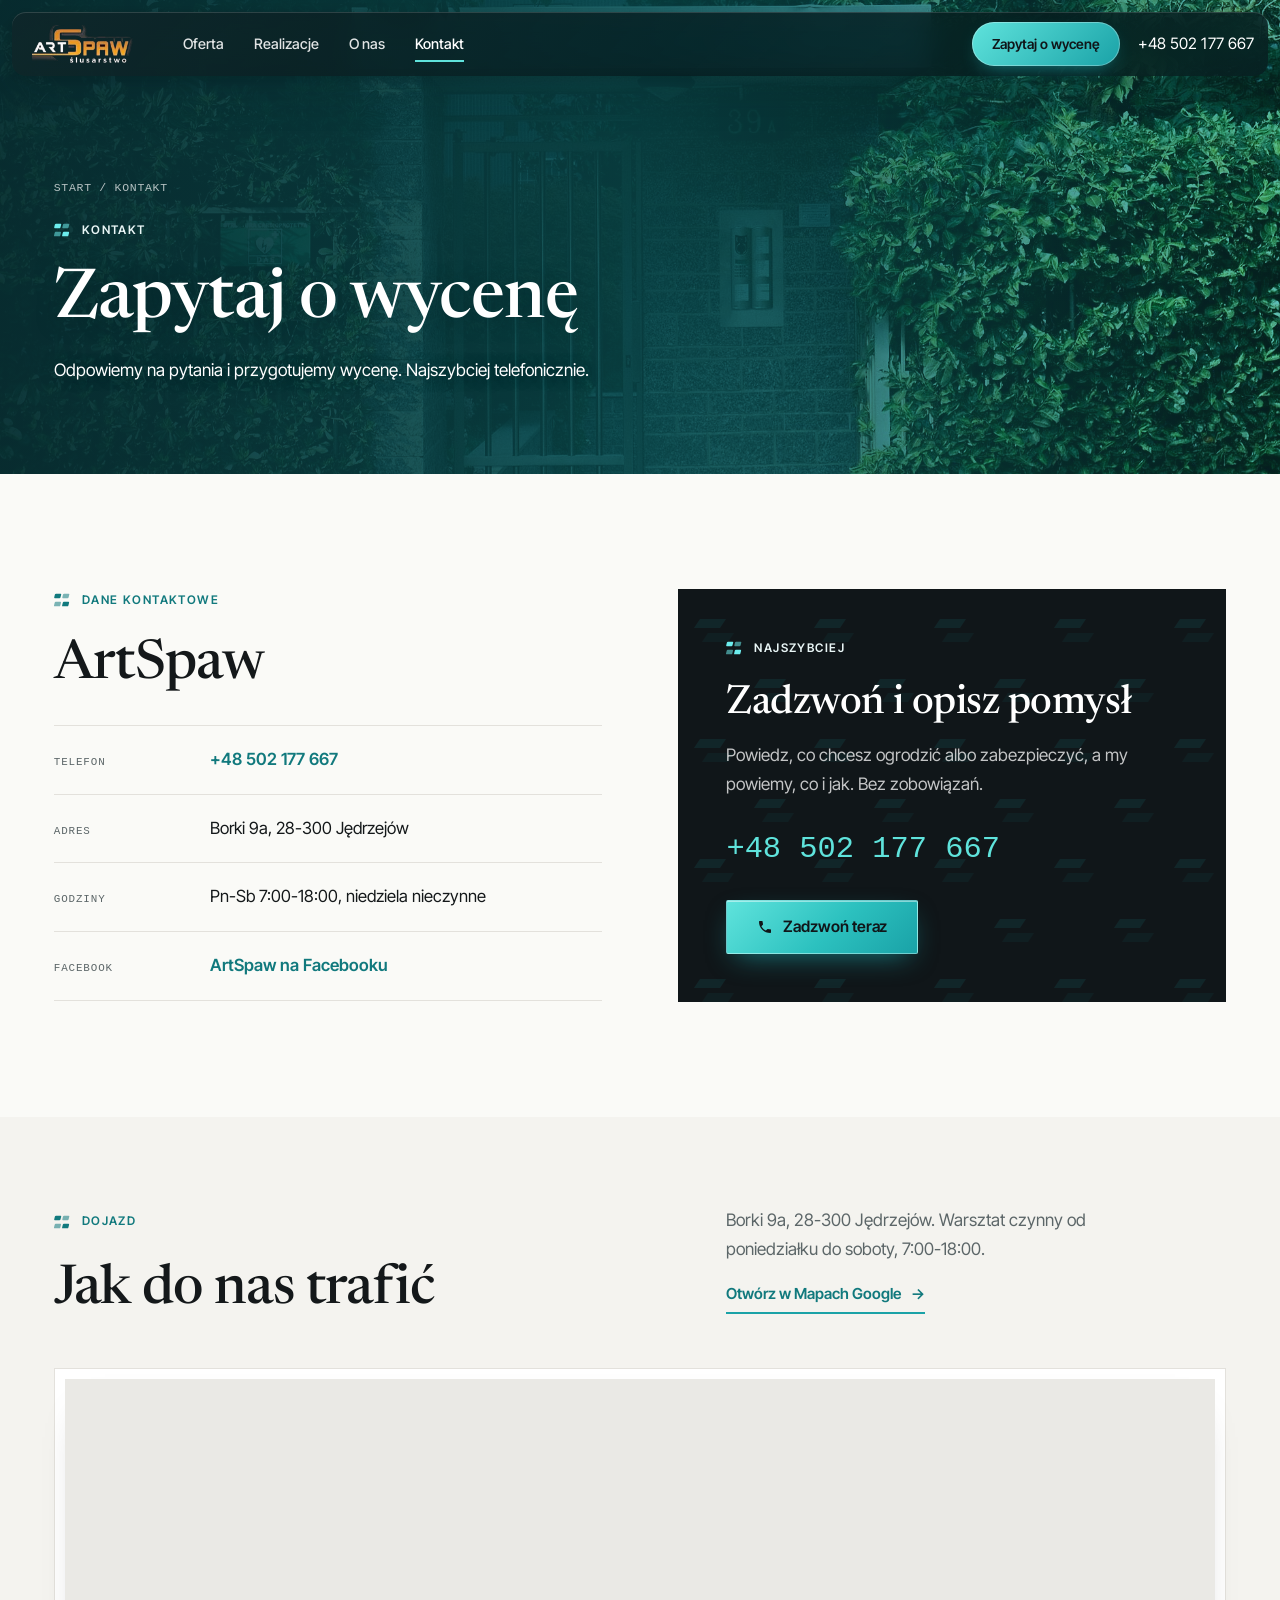
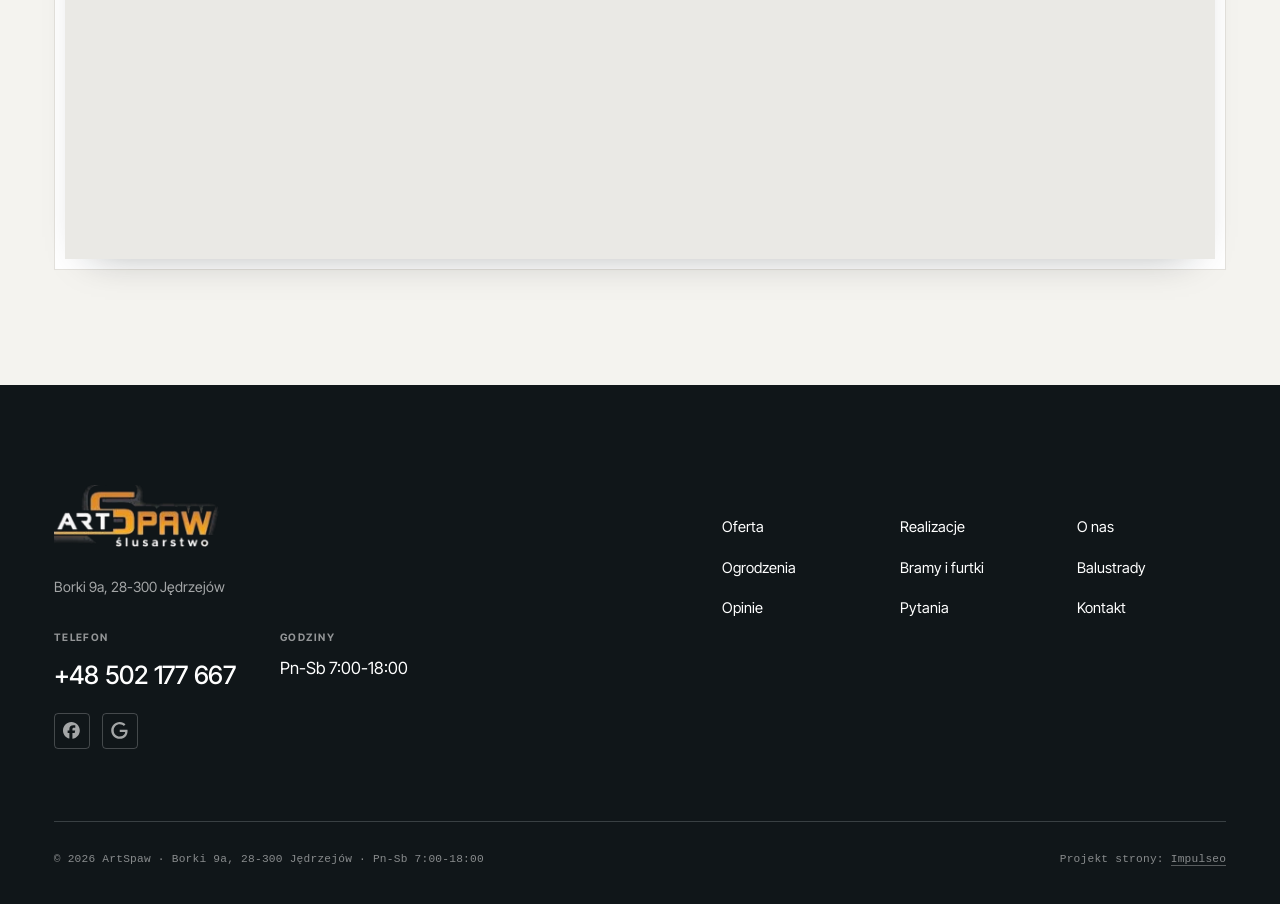
==== commit 8b3e773a: "[claude-edit][cmt:35e9ffd3-dbc6-4f78-9764-72e1b3def786] Demo w stylu swellroofing.com: morski kolor," ====
--- a/kontakt.html
+++ b/kontakt.html
@@ -19,57 +19,66 @@
 <meta name="twitter:card" content="summary_large_image">
 <link rel="preconnect" href="https://fonts.googleapis.com">
 <link rel="preconnect" href="https://fonts.gstatic.com" crossorigin>
-<link href="https://fonts.googleapis.com/css2?family=Space+Grotesk:wght@500;600;700&family=DM+Sans:opsz,wght@9..40,400;9..40,500;9..40,600&display=swap" rel="stylesheet">
-<link rel="stylesheet" href="assets/styles.css?v=d45079d8">
+<link href="https://fonts.googleapis.com/css2?family=Inter+Tight:wght@400;500;600;700&amp;family=Newsreader:ital,opsz,wght@0,6..72,400..600;1,6..72,500..800&amp;display=swap" rel="stylesheet">
+<link rel="stylesheet" href="assets/styles.css?v=20261117">
+<meta name="theme-color" content="#101619">
 </head>
-<body>
+<body class="sub">
 
+<a class="skip" href="#tresc">Przejdź do treści</a>
 <header class="nav">
-  <div class="wrap nav-inner">
-    <a class="brand brand-has-logo" href="index.html"><img class="brand-logo" src="img/logo.png" alt="ArtSpaw" width="702" height="264" decoding="async"></a>
-    <nav class="nav-links">
-      <a href="oferta.html">Oferta</a>
-      <a href="realizacje.html">Realizacje</a>
-      <a href="o-nas.html">O nas</a>
-      <a href="kontakt.html" class="active" aria-current="page">Kontakt</a>
-      <a href="tel:+48502177667" class="btn btn-accent">Zadzwoń +48 502 177 667</a>
-    </nav>
-    <button class="nav-toggle" aria-label="Menu"><span></span><span></span><span></span></button>
+  <div class="nav-inner">
+    <a class="brand" href="index.html" aria-label="ArtSpaw - strona główna"><img class="brand-logo" src="img/logo-znak.png" alt="ArtSpaw ślusarstwo" width="702" height="264" decoding="async"></a>
+    <nav class="nav-links" aria-label="Menu"><a href="oferta.html">Oferta</a><a href="realizacje.html">Realizacje</a><a href="o-nas.html">O&nbsp;nas</a><a href="kontakt.html" aria-current="page">Kontakt</a><a class="pill nl-cta" href="kontakt.html">Zapytaj o&nbsp;wycenę</a></nav>
+    <div class="nav-cta"><a class="pill" href="kontakt.html">Zapytaj o&nbsp;wycenę</a><a class="tel-txt" href="tel:+48502177667">+48 502 177 667</a></div>
+    <button class="nav-toggle" aria-label="Menu" aria-expanded="false"><span></span><span></span><span></span></button>
   </div>
 </header>
 
-<main>
+<main id="tresc">
 <section class="pagehead">
-  <img src="img/g7.jpg" alt="ArtSpaw - Zapytaj o wycenę" width="1880" height="1253" decoding="async">
+  <img src="img/g7.jpg" alt="Stalowa brama wejściowa w ogrodzeniu posesji" width="1880" height="1253" decoding="async" fetchpriority="high">
   <div class="wrap">
+    <div class="crumbs"><a href="index.html">Start</a> / Kontakt</div>
     <span class="eyebrow">Kontakt</span>
-    <h1>Zapytaj o wycenę</h1>
-    <p>Odpowiemy na pytania i przygotujemy wycenę.</p>
+    <h1>Zapytaj o&nbsp;wycenę</h1>
+    <p>Odpowiemy na pytania i&nbsp;przygotujemy wycenę. Najszybciej telefonicznie.</p>
   </div>
 </section>
-<section>
+<section class="about">
   <div class="wrap contact-grid">
     <div class="reveal">
       <span class="eyebrow">Dane kontaktowe</span>
-      <h2 style="margin:var(--space-4) 0 var(--space-6)">ArtSpaw</h2>
+      <h2 style="margin-top:18px">ArtSpaw</h2>
       <div class="info-list">
-        <div class="info-row"><div class="ic"><svg class="ico-tel" width="16" height="16" viewBox="0 0 24 24" fill="none" aria-hidden="true"><path d="M6.6 10.8a15.5 15.5 0 0 0 6.6 6.6l2.2-2.2a1 1 0 0 1 1-.24 11.4 11.4 0 0 0 3.6.58 1 1 0 0 1 1 1V20a1 1 0 0 1-1 1A17 17 0 0 1 3 4a1 1 0 0 1 1-1h3.5a1 1 0 0 1 1 1c0 1.25.2 2.46.58 3.6a1 1 0 0 1-.25 1l-2.23 2.2Z" fill="currentColor"/></svg></div><div><div class="lbl">Telefon</div><a class="val" href="tel:+48502177667">+48 502 177 667</a></div></div>
-        <div class="info-row"><div class="ic"><svg class="ico-pin" width="16" height="16" viewBox="0 0 24 24" fill="none" aria-hidden="true"><path d="M12 21s7-6.1 7-11.5A7 7 0 0 0 5 9.5C5 14.9 12 21 12 21Z" stroke="currentColor" stroke-width="1.6" fill="none"/><circle cx="12" cy="9.5" r="2.4" fill="currentColor"/></svg></div><div><div class="lbl">Adres</div><div class="val">Borki 9a, 28-300 Jędrzejów</div></div></div>
-        <div class="info-row"><div class="ic"><svg class="ico-clock" width="16" height="16" viewBox="0 0 24 24" fill="none" aria-hidden="true"><circle cx="12" cy="12" r="8.5" stroke="currentColor" stroke-width="1.6"/><path d="M12 7.5V12l3 2" stroke="currentColor" stroke-width="1.6" stroke-linecap="round"/></svg></div><div><div class="lbl">Godziny</div><div class="val">Pn-Sb 7:00-18:00, niedziela nieczynne</div></div></div>
+        <div class="info-row"><span class="lbl">Telefon</span><a class="val" href="tel:+48502177667">+48 502 177 667</a></div>
+        <div class="info-row"><span class="lbl">Adres</span><span class="val">Borki 9a, 28-300 Jędrzejów</span></div>
+        <div class="info-row"><span class="lbl">Godziny</span><span class="val">Pn-Sb 7:00-18:00, niedziela nieczynne</span></div>
+        <div class="info-row"><span class="lbl">Facebook</span><a class="val" href="https://www.facebook.com/profile.php?id=100057158002559" target="_blank" rel="noopener">ArtSpaw na Facebooku</a></div>
       </div>
     </div>
-    <div class="reveal">
-      <div class="form">
-        <h3 style="margin-bottom:var(--space-4)">Najszybciej telefonicznie</h3>
-        <p class="muted" style="margin-bottom:var(--space-5)">Zadzwoń, opisz pomysł, a my powiemy, co i jak. Bez zobowiązań.</p>
-        <a href="tel:+48502177667" class="btn btn-accent" style="justify-content:center">Zadzwoń: +48 502 177 667 <span class="arr">→</span></a>
-      </div>
+    <div class="call-card reveal">
+      <span class="eyebrow light">Najszybciej</span>
+      <h2 style="margin-top:16px">Zadzwoń i&nbsp;opisz pomysł</h2>
+      <p>Powiedz, co chcesz ogrodzić albo zabezpieczyć, a&nbsp;my powiemy, co i&nbsp;jak. Bez zobowiązań.</p>
+      <a class="tel-big" href="tel:+48502177667">+48 502 177 667</a>
+      <a href="tel:+48502177667" class="btn btn-accent"><svg width="16" height="16" viewBox="0 0 24 24" fill="none" aria-hidden="true"><path d="M6.6 10.8a15.5 15.5 0 0 0 6.6 6.6l2.2-2.2a1 1 0 0 1 1-.24 11.4 11.4 0 0 0 3.6.58 1 1 0 0 1 1 1V20a1 1 0 0 1-1 1A17 17 0 0 1 3 4a1 1 0 0 1 1-1h3.5a1 1 0 0 1 1 1c0 1.25.2 2.46.58 3.6a1 1 0 0 1-.25 1l-2.23 2.2Z" fill="currentColor"/></svg> Zadzwoń teraz</a>
     </div>
   </div>
 </section>
-<section style="padding-top:0">
-  <div class="wrap reveal">
-    <iframe class="map" title="ArtSpaw - Jędrzejów" src="https://maps.google.com/maps?q=50.6269528%2C20.3491511&z=15&output=embed" loading="lazy" referrerpolicy="no-referrer-when-downgrade"></iframe>
+
+<section class="area" style="padding-top:clamp(56px,7vw,96px)">
+  <div class="wrap">
+    <div class="head-split" style="margin-bottom:clamp(28px,4vw,48px)">
+      <div class="reveal">
+        <span class="eyebrow">Dojazd</span>
+        <h2>Jak do nas trafić</h2>
+      </div>
+      <div class="side reveal"><p>Borki 9a, 28-300 Jędrzejów. Warsztat czynny od poniedziałku do soboty, 7:00-18:00.</p><a class="link-line" href="https://maps.google.com/?cid=16352842081063497960&amp;g_mp=Cidnb29nbGUubWFwcy5wbGFjZXMudjEuUGxhY2VzLlNlYXJjaFRleHQQAhgEIAA" target="_blank" rel="noopener">Otwórz w&nbsp;Mapach Google <span class="arr" aria-hidden="true">→</span></a></div>
+    </div>
+    <div class="map-card reveal">
+      <iframe class="map map-wide" title="ArtSpaw - Jędrzejów" src="https://maps.google.com/maps?q=50.6269528%2C20.3491511&amp;z=15&amp;output=embed" loading="lazy" referrerpolicy="no-referrer-when-downgrade"></iframe>
+    </div>
   </div>
 </section>
 </main>
@@ -77,37 +86,39 @@
 <footer>
   <div class="wrap">
     <div class="foot-grid">
-      <div class="foot-brand">
-        <div class="name">ArtSpaw</div>
-        <p>Spawamy ogrodzenia, bramy, balustrady i konstrukcje stalowe ze stali czarnej i nierdzewnej.</p>
+      <div>
+        <a href="index.html" aria-label="ArtSpaw - strona główna"><img class="foot-logo" src="img/logo-znak.png" alt="ArtSpaw ślusarstwo" width="702" height="264" loading="lazy" decoding="async"></a>
+        <p class="foot-addr">Borki 9a, 28-300 Jędrzejów</p>
+        <div class="foot-tels">
+          <div><span class="lbl">Telefon</span><a href="tel:+48502177667">+48 502 177 667</a></div>
+          <div><span class="lbl">Godziny</span><span class="val">Pn-Sb 7:00-18:00</span></div>
+        </div>
+        <div class="foot-soc">
+          <a class="soc" href="https://www.facebook.com/profile.php?id=100057158002559" target="_blank" rel="noopener" aria-label="Facebook - ArtSpaw"><svg viewBox="0 0 24 24" aria-hidden="true" focusable="false"><path d="M9.101 23.691v-7.98H6.627v-3.667h2.474v-1.58c0-4.085 1.848-5.978 5.858-5.978.401 0 .955.042 1.468.103a8.68 8.68 0 0 1 1.141.195v3.325a8.623 8.623 0 0 0-.653-.036 26.805 26.805 0 0 0-.733-.009c-.707 0-1.259.096-1.675.309a1.686 1.686 0 0 0-.679.622c-.258.42-.374.995-.374 1.752v1.297h3.919l-.386 2.103-.287 1.564h-3.246v8.245C19.396 23.238 24 18.179 24 12.044c0-6.627-5.373-12-12-12s-12 5.373-12 12c0 5.628 3.874 10.35 9.101 11.647Z" fill="currentColor"/></svg></a>
+          <a class="soc" href="https://maps.google.com/?cid=16352842081063497960&amp;g_mp=Cidnb29nbGUubWFwcy5wbGFjZXMudjEuUGxhY2VzLlNlYXJjaFRleHQQAhgEIAA" target="_blank" rel="noopener" aria-label="Google - ArtSpaw"><svg viewBox="0 0 24 24" aria-hidden="true" focusable="false"><path d="M12.48 10.92v3.28h7.84c-.24 1.84-.853 3.187-1.787 4.133-1.147 1.147-2.933 2.4-6.053 2.4-4.827 0-8.6-3.893-8.6-8.72s3.773-8.72 8.6-8.72c2.6 0 4.507 1.027 5.907 2.347l2.307-2.307C18.747 1.44 16.133 0 12.48 0 5.867 0 .307 5.387.307 12s5.56 12 12.173 12c3.573 0 6.267-1.173 8.373-3.36 2.16-2.16 2.84-5.213 2.84-7.667 0-.76-.053-1.467-.173-2.053H12.48z" fill="currentColor"/></svg></a>
+        </div>
       </div>
-      <div class="foot-col">
-        <h4>Nawigacja</h4>
+      <nav class="foot-nav" aria-label="Stopka">
         <a href="oferta.html">Oferta</a>
         <a href="realizacje.html">Realizacje</a>
-        <a href="o-nas.html">O nas</a>
+        <a href="o-nas.html">O&nbsp;nas</a>
+        <a href="oferta.html#ogrodzenia">Ogrodzenia</a>
+        <a href="oferta.html#bramy">Bramy i&nbsp;furtki</a>
+        <a href="oferta.html#balustrady">Balustrady</a>
+        <a href="index.html#opinie">Opinie</a>
+        <a href="index.html#pytania">Pytania</a>
         <a href="kontakt.html">Kontakt</a>
-      </div>
-      <div class="foot-col">
-        <h4>Kontakt</h4>
-        <a href="tel:+48502177667">+48 502 177 667</a>
-        <p>Borki 9a, 28-300 Jędrzejów</p>
-        <a href="https://maps.google.com/?cid=16352842081063497960&g_mp=Cidnb29nbGUubWFwcy5wbGFjZXMudjEuUGxhY2VzLlNlYXJjaFRleHQQAhgEIAA" target="_blank" rel="noopener">Jak dojechać →</a>
-      <div class="foot-soc">
-        <a class="soc" href="https://www.facebook.com/profile.php?id=100057158002559" target="_blank" rel="noopener" aria-label="Facebook - ArtSpaw"><svg viewBox="0 0 24 24" aria-hidden="true" focusable="false"><path d="M9.101 23.691v-7.98H6.627v-3.667h2.474v-1.58c0-4.085 1.848-5.978 5.858-5.978.401 0 .955.042 1.468.103a8.68 8.68 0 0 1 1.141.195v3.325a8.623 8.623 0 0 0-.653-.036 26.805 26.805 0 0 0-.733-.009c-.707 0-1.259.096-1.675.309a1.686 1.686 0 0 0-.679.622c-.258.42-.374.995-.374 1.752v1.297h3.919l-.386 2.103-.287 1.564h-3.246v8.245C19.396 23.238 24 18.179 24 12.044c0-6.627-5.373-12-12-12s-12 5.373-12 12c0 5.628 3.874 10.35 9.101 11.647Z" fill="currentColor"/></svg></a>
-        <a class="soc" href="https://maps.google.com/?cid=16352842081063497960&g_mp=Cidnb29nbGUubWFwcy5wbGFjZXMudjEuUGxhY2VzLlNlYXJjaFRleHQQAhgEIAA" target="_blank" rel="noopener" aria-label="Google - ArtSpaw"><svg viewBox="0 0 24 24" aria-hidden="true" focusable="false"><path d="M12.48 10.92v3.28h7.84c-.24 1.84-.853 3.187-1.787 4.133-1.147 1.147-2.933 2.4-6.053 2.4-4.827 0-8.6-3.893-8.6-8.72s3.773-8.72 8.6-8.72c2.6 0 4.507 1.027 5.907 2.347l2.307-2.307C18.747 1.44 16.133 0 12.48 0 5.867 0 .307 5.387.307 12s5.56 12 12.173 12c3.573 0 6.267-1.173 8.373-3.36 2.16-2.16 2.84-5.213 2.84-7.667 0-.76-.053-1.467-.173-2.053H12.48z" fill="currentColor"/></svg></a>
-      </div>
-      </div>
+      </nav>
     </div>
     <div class="foot-bot">
-      <span>© 2026 ArtSpaw</span>
+      <span>© 2026 ArtSpaw · Borki 9a, 28-300 Jędrzejów · Pn-Sb 7:00-18:00</span>
       <span>Projekt strony: <a class="foot-credit" href="https://impulseo.pl" target="_blank" rel="noopener">Impulseo</a></span>
     </div>
   </div>
 </footer>
-<div class="sticky-call"><a class="sc-call" href="tel:+48502177667"><svg class="ico-tel" width="16" height="16" viewBox="0 0 24 24" fill="none" aria-hidden="true"><path d="M6.6 10.8a15.5 15.5 0 0 0 6.6 6.6l2.2-2.2a1 1 0 0 1 1-.24 11.4 11.4 0 0 0 3.6.58 1 1 0 0 1 1 1V20a1 1 0 0 1-1 1A17 17 0 0 1 3 4a1 1 0 0 1 1-1h3.5a1 1 0 0 1 1 1c0 1.25.2 2.46.58 3.6a1 1 0 0 1-.25 1l-2.23 2.2Z" fill="currentColor"/></svg> Zadzwoń</a><a class="sc-quote" href="kontakt.html">Zapytaj o wycenę</a></div>
+<div class="sticky-call"><a class="sc-call" href="tel:+48502177667"><svg width="16" height="16" viewBox="0 0 24 24" fill="none" aria-hidden="true"><path d="M6.6 10.8a15.5 15.5 0 0 0 6.6 6.6l2.2-2.2a1 1 0 0 1 1-.24 11.4 11.4 0 0 0 3.6.58 1 1 0 0 1 1 1V20a1 1 0 0 1-1 1A17 17 0 0 1 3 4a1 1 0 0 1 1-1h3.5a1 1 0 0 1 1 1c0 1.25.2 2.46.58 3.6a1 1 0 0 1-.25 1l-2.23 2.2Z" fill="currentColor"/></svg> Zadzwoń</a><a class="sc-quote" href="kontakt.html">Zapytaj o&nbsp;wycenę</a></div>
 <div class="demo-wazne" data-do="2026-11-23" data-cykl="3" hidden><svg class="dw-ico" width="13" height="13" viewBox="0 0 24 24" fill="none" aria-hidden="true"><circle cx="12" cy="12" r="8.6" stroke="currentColor" stroke-width="1.8"/><path d="M12 7.2V12l3.3 2" stroke="currentColor" stroke-width="1.8" stroke-linecap="round"/></svg><span class="dw-txt"></span></div>
 
-<script src="assets/main.js"></script>
+<script src="assets/main.js?v=20261117"></script>
 </body>
 </html>
--- a/assets/styles.css
+++ b/assets/styles.css
@@ -1,1185 +1,568 @@
 /* ============================================================
-   STOLBASZ — premium, architektoniczny B2B fit-out
-   Jasna paleta, zero brązu. System wg premium-web-craft.
+   ARTSPAW - wygląd w stylu „morski + szeryf" (wzór układu: swellroofing.com,
+   polecenie Szymona 17.11.2026). Treści, zdjęcia i dane = ArtSpaw.
    Projekt strony: Impulseo (impulseo.pl)
    ============================================================ */
-
 :root{
-  /* PALETA — jasna, architektoniczna, chłodna */
-  --paper:#F4F6F8;          /* główne tło */
-  --paper-2:#E7EBEF;        /* sekcje alternatywne (chłodny jasny szary) */
-  --paper-3:#E7EBEF;        /* delikatne wypełnienia */
-  --ink:#15212E;            /* tekst główny — chłodny grafit */
-  --ink-soft:#243443;       /* nagłówki drugorzędne */
-  --muted:#6B7785;          /* tekst poboczny */
-  --line:rgba(21,33,46,.12);/* hairline */
-  --accent:#E8A317;         /* stonowany petrol-slate — jedyny akcent */
-  --accent-d:#C9870C;
-  --accent-soft:rgba(232,163,23,.10);
-  --dark:#15212E;           /* sekcje ciemne (stopka/CTA) */
-
-  /* HOVER ZDJĘĆ — JEDEN standard dla całego silnika (decyzja K. 04.08.2026, artefakt z wariantami).
-     AKTUALNE (K.+Szymon 09.08.2026, wybór z artefaktu 6 wariantów): zoom 1.05 przy 1.4s -
-     przy tak długim czasie mocniejszy kadr NIE skacze, tylko „oddycha". Poprzedni standard
-     (1.02 / .55s z 04.08) odbierany jako dynamiczny i szybki.
-     Spoczynek lekko przygaszony, ale TYLKO tam, gdzie jest mysz (@media hover:hover) —
-     na telefonie zdjęcia zostają w pełnej jasności. */
-  --img-zoom:1.05;                   /* K.+Szymon 09.08: wariant F z artefaktu porównawczego */
-  --img-rest:brightness(.95) saturate(.99);
-  --img-hot:brightness(1.06) saturate(1.05);
-  --img-dur:1.4s;                    /* K.+Szymon 09.08 (wariant F): powoli = elegancko */
-  --img-ease:cubic-bezier(.16,.84,.44,1);  /* miękki ogon, efekt „oddychania" */
-
-  /* ODSTĘPY — skala 4/8 */
-  --space-1:4px; --space-2:8px; --space-3:12px; --space-4:16px; --space-5:24px;
-  --space-6:32px; --space-7:48px; --space-8:64px; --space-9:96px; --space-10:128px;
-
-  /* TYPOGRAFIA — fluid clamp() (skala podbita 16.07.2026: większe, czytelniejsze litery — uwaga Adama) */
-  --text-sm:clamp(.9rem,.87rem + .12vw,1rem);
-  --text-base:clamp(1.08rem,1.04rem + .18vw,1.2rem);
-  --text-lg:clamp(1.24rem,1.15rem + .34vw,1.44rem);
-  --text-h3:clamp(1.34rem,1.22rem + .55vw,1.66rem);
-  --text-h2:clamp(2.1rem,1.66rem + 2.1vw,3.1rem);
-  --text-h1:clamp(2.9rem,2.1rem + 4vw,5.1rem);
-
-  /* PROMIENIE — architektoniczne, raczej ostre */
-  --r-sm:3px; --r-md:6px; --r-lg:10px;
-
-  /* RUCH */
-  --ease:cubic-bezier(.25,.46,.45,.94); --dur:.24s;
-
-  /* CIENIE — miękkie, warstwowe */
-  --sh-sm:0 1px 2px rgba(16,24,32,.04), 0 2px 8px rgba(16,24,32,.05);
-  --sh-md:0 2px 6px rgba(16,24,32,.05), 0 12px 28px -8px rgba(16,24,32,.12);
-  --sh-lg:0 6px 14px rgba(16,24,32,.07), 0 26px 56px -18px rgba(16,24,32,.22);
-
-  --hairline:1px solid var(--line);
-
-  --font-display:'Space Grotesk','Inter',sans-serif;
-  --font-body:'DM Sans','Inter',sans-serif;
-}
-
-*{box-sizing:border-box;margin:0;padding:0}
-html{scroll-behavior:smooth}
-body{
-  font-family:var(--font-body);
-  font-size:var(--text-base);
-  line-height:1.65;
-  color:var(--ink);
-  background:var(--paper);
-  -webkit-font-smoothing:antialiased;
-  text-rendering:optimizeLegibility;
-}
-img{max-width:100%;height:auto;display:block}  /* height:auto = width/height z atrybutów trzyma proporcje (TOP#12) */
+  --ink:#14181a;
+  --ink-deep:#101619;
+  --ink-panel:#151b1d;
+  --ink-body:#3f4647;
+  --slate:#5c6668;
+  --slate-soft:#687174;
+  --rule-dark:#394043;
+  --line:#e3e1dc;
+  --paper:#fafaf7;
+  --paper-2:#f4f3ef;
+  --paper-3:#efede6;
+  --cream:#f6f1e4;
+  --accent:#1aa2a7;
+  --accent-d:#147f83;
+  --accent-t:#11797d;
+  --accent-l:#5fe3dc;
+  --accent-soft:rgba(26,162,167,.28);
+  --dark:#101619;
+
+  --f-display:"Newsreader",Georgia,"Times New Roman",serif;
+  --f-sans:"Inter Tight",system-ui,-apple-system,"Segoe UI",Roboto,Arial,sans-serif;
+  --f-mono:ui-monospace,SFMono-Regular,Menlo,Consolas,monospace;
+
+  --img-zoom:1.05;
+  --img-rest:brightness(.97) saturate(.99);
+  --img-hot:brightness(1.05) saturate(1.04);
+  --img-dur:1.4s;
+  --img-ease:cubic-bezier(.16,.84,.44,1);
+
+  --space-1:4px;--space-2:8px;--space-3:12px;--space-4:16px;--space-5:24px;
+  --space-6:32px;--space-7:48px;--space-8:64px;--space-9:96px;--space-10:128px;
+  --r-sm:4px;--r:8px;
+  --ease:cubic-bezier(.16,.84,.44,1);
+  --dur:.35s;
+  --nav-h:64px;
+  --sec:clamp(72px,9vw,128px);
+  --wrap:1440px;
+  --gut:clamp(20px,4.2vw,60px);
+}
+
+*,*::before,*::after{box-sizing:border-box}
+html{-webkit-text-size-adjust:100%}
+body{margin:0;background:var(--paper);color:var(--ink-body);font-family:var(--f-sans);
+  font-size:clamp(1rem,.96rem + .16vw,1.075rem);line-height:1.65;-webkit-font-smoothing:antialiased;
+  text-rendering:optimizeLegibility}
+img{max-width:100%;display:block}
 a{color:inherit;text-decoration:none}
-
-.wrap{width:min(92%,1180px);margin-inline:auto}
-section{padding-block:clamp(52px,6.5vw,96px)}
-
-h1,h2,h3{font-family:var(--font-display);font-weight:700;line-height:1.08;letter-spacing:-.02em;color:var(--ink)}
-h1{font-size:var(--text-h1);letter-spacing:-.035em}
-h2{font-size:var(--text-h2);letter-spacing:-.025em}
-h3{font-size:var(--text-h3)}
-/* MIARA — długość wiersza. WCAG 2.2 SC 1.4.8: max 80 znaków; Butterick: 45–90.
-   68ch daje realnie 72–78 znaków polskiego tekstu, czyli z zapasem pod granicą.
-   Wcześniej limit miał TYLKO <p> — <li>, <blockquote> i <dd> nie miały żadnego,
-   i to jedyny powód, dla którego 23 bloki na dwóch oddanych stronach jadą po
-   83–106 znaków w wierszu (pomiar 07.08.2026, bramka `miara`).
-   ⚠️ Listy i definicje ograniczamy TYLKO bez klasy: `ul`/`ol` z klasą to u nas
-   układ (siatki kafli, menu), a nie tekst ciągły — tam miarę wyznacza układ. */
-/* 60ch, nie 68ch (K. 10.08): po zmianie fontów na węższe kroje (DM Sans i spółka)
-   w 68ch mieściło się ~90 znaków - bramka pikselowa słusznie zgłaszała przekroczenie
-   granicy 80. Pomiar na żywej przeglądarce: 60ch = 90 znaków, 53ch = ~78 znaków, czyli normę WCAG 1.4.8. */
-:root{ --miara:53ch }
-p{max-width:min(100%,var(--miara))}
-blockquote,
-ul:not([class])>li, ol:not([class])>li,
-dl:not([class])>dd{max-width:min(100%,var(--miara))}
-
-/* ⚠️ Świadomie BEZ wyjątku `.tile p,.card p,.svc p{max-width:none}`, choć nasuwa się sam:
-   te akapity BYŁY już ograniczone (stare `p{max-width:65ch}`), więc „wyjątek" nie odblokowałby
-   niczego nowego — tylko ROZLUŹNIŁ stan sprzed zmiany na wszystkich demach naraz.
-   `figcaption` żadna z reguł wyżej nie dotyczy, więc też nie potrzebuje zwolnienia. */
-
-/* ŁAMANIE. `balance` wyrównuje długości wierszy w nagłówku, `pretty` pilnuje ostatniego
-   wiersza akapitu, żeby nie został w nim jeden wyraz. Obsługiwane od Chrome 117 /
-   Safari 17.5; starsze przeglądarki po prostu ignorują tę własność.
-   `text-wrap:pretty` nie występowało dotąd ANI RAZ w silniku ani w repo klientów. */
-h1,h2,h3,.lead,.lede{text-wrap:balance}
-p,li,blockquote,dd{text-wrap:pretty}
-
-.eyebrow{
-  font-family:var(--font-body);
-  font-size:var(--text-sm);
-  font-weight:600;
-  letter-spacing:.18em;
-  text-transform:uppercase;
-  color:var(--accent);
-  display:inline-flex;align-items:center;gap:var(--space-3);
-}
-/* flex:none + margin-top = kreska trzyma się PIERWSZEJ linii. Wcześniej align-items:center
-   centrowało ją względem całego bloku i przy zawinięciu (długi kicker typu
-   „…WNĘTRZ · LESZNO · OD 2019") druga linia lądowała z brzydkim wcięciem. */
-.eyebrow{align-items:flex-start}
-.eyebrow>*,.eyebrow{text-wrap:balance}   /* dlugi kicker lamal sie na sierote typu samo „2019" w drugiej linii */
-.eyebrow::before{content:"";width:28px;height:1px;background:var(--accent);display:inline-block;flex:none;margin-top:.62em}
-
-.muted{color:var(--muted)}
-.lead{font-size:var(--text-lg);line-height:1.55;color:var(--ink-soft);max-width:50ch}
-
-/* ---------- BUTTONS ---------- */
-.btn{
-  display:inline-flex;align-items:center;gap:var(--space-2);
-  font-weight:600;font-size:var(--text-sm);letter-spacing:.02em;
-  padding:var(--space-4) var(--space-6);
-  border-radius:var(--r-sm);
-  transition:transform var(--dur) var(--ease),box-shadow var(--dur) var(--ease),background var(--dur) var(--ease);
-  cursor:pointer;border:1px solid transparent;
-}
-.btn-accent{background:var(--accent);color:#fff;box-shadow:var(--sh-sm)}
-.btn-accent:hover{background:var(--accent-d);transform:translateY(-2px);box-shadow:var(--sh-md)}
-.btn-accent:active{transform:translateY(0);box-shadow:var(--sh-sm)}
-.btn-ghost{background:transparent;color:var(--ink);border-color:var(--line)}
-.btn-ghost:hover{border-color:var(--accent);color:var(--accent);transform:translateY(-2px)}
-.btn-light{background:#fff;color:var(--ink);box-shadow:var(--sh-sm)}
-.btn-light:hover{transform:translateY(-2px);box-shadow:var(--sh-md)}
+h1,h2,h3,h4{font-family:var(--f-display);font-weight:500;color:var(--ink);margin:0;letter-spacing:-.012em;
+  font-optical-sizing:auto}
+h1{font-size:clamp(2.4rem,1.6rem + 3.3vw,4.6rem);line-height:1.04}
+h2{font-size:clamp(2.1rem,1.5rem + 2.4vw,3.6rem);line-height:1.08}
+h3{font-size:clamp(1.25rem,1.1rem + .5vw,1.55rem);line-height:1.2}
+p{margin:0}
+.wrap{max-width:var(--wrap);margin:0 auto;padding:0 var(--gut)}
+section{padding:var(--sec) 0;position:relative}
+.muted{color:var(--slate)}
+.sr-only{position:absolute;width:1px;height:1px;padding:0;margin:-1px;overflow:hidden;clip:rect(0,0,0,0);border:0}
+:focus-visible{outline:2px solid var(--accent);outline-offset:3px}
+.skip{position:absolute;left:-999px;top:8px;z-index:200;background:var(--ink);color:#fff;padding:10px 16px}
+.skip:focus{left:8px}
+
+/* ---------- etykieta sekcji (znak + kapitaliki) ---------- */
+.eyebrow{display:inline-flex;align-items:center;gap:10px;font-family:var(--f-sans);font-size:.74rem;
+  font-weight:600;letter-spacing:.12em;text-transform:uppercase;color:var(--accent-t)}
+.eyebrow::before{content:"";width:18px;height:18px;flex:none;background:
+  url("data:image/svg+xml,%3Csvg xmlns='http://www.w3.org/2000/svg' viewBox='0 0 20 20'%3E%3Cg fill='%2311797d'%3E%3Crect x='2' y='3' width='7' height='5' rx='1' transform='skewX(-14)'/%3E%3Crect x='11' y='3' width='7' height='5' rx='1' transform='skewX(-14)' opacity='.55'/%3E%3Crect x='4' y='12' width='7' height='5' rx='1' transform='skewX(-14)' opacity='.55'/%3E%3Crect x='13' y='12' width='7' height='5' rx='1' transform='skewX(-14)'/%3E%3C/g%3E%3C/svg%3E") center/contain no-repeat}
+.on-dark .eyebrow,.eyebrow.light{color:#e9f6f6}
+.on-dark .eyebrow::before,.eyebrow.light::before{filter:brightness(2.4) saturate(.6)}
+.mono{font-family:var(--f-mono);font-size:.74rem;letter-spacing:.06em;text-transform:uppercase}
+.head{max-width:780px}
+.head h2{margin-top:18px}
+.head p{margin-top:18px;color:var(--slate);max-width:56ch}
+.head.center{margin:0 auto;text-align:center}
+.head.center p{margin-left:auto;margin-right:auto}
+.head-split{display:grid;grid-template-columns:1.25fr 1fr;gap:var(--space-7);align-items:end;margin-bottom:var(--space-8)}
+.head-split .side{color:var(--slate);max-width:44ch;padding-bottom:6px}
+.head-split .side .link-line{margin-top:18px}
+
+/* ---------- przyciski ---------- */
+.btn{display:inline-flex;align-items:center;justify-content:center;gap:10px;font-family:var(--f-sans);
+  font-weight:600;font-size:.98rem;line-height:1.1;padding:17px 30px;border:1.5px solid transparent;
+  border-radius:2px;cursor:pointer;white-space:nowrap;letter-spacing:-.005em}
 .btn .arr{transition:transform var(--dur) var(--ease)}
-.btn:hover .arr{transform:translateX(4px)}
-
-/* ---------- NAV ---------- */
-.nav{
-  position:sticky;top:0;z-index:50;
-  background:color-mix(in srgb,var(--paper) 88%,transparent);
-  backdrop-filter:saturate(140%) blur(10px);
-  border-bottom:var(--hairline);
-}
-.nav-inner{display:flex;align-items:center;justify-content:space-between;gap:var(--space-5);height:72px}
-/* ANTY-NACHODZENIE (K. 05.08.2026): długa nazwa firmy + przycisk z pełnym numerem nie mieściły się w pasku
-   i flex ściskał linki PONIŻEJ ich treści - "Kontakt" wchodził na ramkę "Zadzwoń +48 ...". Teraz ustępuje
-   nazwa marki (skrót wielokropkiem), a menu i przycisk nigdy się nie kurczą ani nie zachodzą na siebie. */
-.brand{display:flex;flex-direction:column;line-height:1;min-width:0;flex:0 1 auto}
-.brand .name{font-family:var(--font-display);font-weight:800;font-size:1.35rem;letter-spacing:.04em;white-space:nowrap;overflow:hidden;text-overflow:ellipsis}
-.brand .sub{font-size:.62rem;letter-spacing:.34em;text-transform:uppercase;color:var(--muted);margin-top:5px;white-space:nowrap;overflow:hidden;text-overflow:ellipsis}
-.nav-links{display:flex;align-items:center;gap:var(--space-6);flex:0 0 auto}
-.nav-links a{font-size:var(--text-sm);font-weight:500;color:var(--ink-soft);position:relative;padding-block:4px;white-space:nowrap;transition:color var(--dur) var(--ease)}
-.nav-links a::after{content:"";position:absolute;left:0;bottom:0;width:0;height:1.5px;background:var(--accent);transition:width var(--dur) var(--ease)}
-.nav-links a:hover,.nav-links a.active{color:var(--ink)}
-.nav-links a:hover::after,.nav-links a.active::after{width:100%}
-.nav-links .btn{padding:var(--space-2) var(--space-5)}
-/* przyciski w nav: właściwy kolor (przebij .nav-links a) + bez podkreślenia */
-.nav-links a.btn-accent{color:#fff}
-.nav-links a.btn-ghost,.nav-links a.btn-light{color:var(--ink)}
-/* CTA w pasku: NIE podkreślenie spod linków menu, ale ten sam przelatujący błysk,
-   co na wszystkich innych przyciskach (zgłoszenie K. 13.08.2026 - „na hero jest efekt
-   światła przechodzącego przez przycisk, na navbarze go nie ma, a mają być identyczne").
-   Reguła `.nav-links a::after` jest silniejsza od `.btn::after`, więc trzeba jej
-   geometrię wyzerować i wpisać połysk z nazwy - samo `display:none` gasiło efekt. */
-.nav-links a.btn::after{
-  display:block;content:"";position:absolute;inset:0;z-index:-1;pointer-events:none;
-  width:auto;height:auto;border-radius:inherit;   /* kasuje geometrię podkreślenia (width:0;height:1.5px) */
-  background:linear-gradient(100deg,transparent 32%,rgba(255,255,255,.20) 50%,transparent 68%);
-  translate:-120% 0}
-@media (prefers-reduced-motion:no-preference){
-  .nav-links a.btn:hover::after{translate:120% 0;transition:translate .75s var(--mt-ease,cubic-bezier(.16,.84,.44,1))}
-}
-.nav-toggle{display:none;background:none;border:none;cursor:pointer;flex-direction:column;gap:5px;padding:8px}
-.nav-toggle span{width:24px;height:2px;background:var(--ink);transition:var(--dur)}
-/* Ciasny zakres MIĘDZY menu mobilnym a pełnym pulpitem: zbijamy odstępy i nazwę marki,
-   żeby wszystko zmieściło się naturalnie, zanim w ogóle dojdzie do skracania wielokropkiem. */
-@media(max-width:1280px) and (min-width:921px){
-  .nav-links{gap:var(--space-4)}
-  .nav-links .btn{padding:var(--space-2) var(--space-4)}
-  .brand .name{font-size:1.15rem}
-}
-
-/* ---------- HERO (split) ---------- */
-.hero{position:relative;overflow:hidden;border-bottom:var(--hairline)}
-.hero-grid{display:grid;grid-template-columns:1.05fr .95fr;gap:clamp(24px,4vw,60px);align-items:center;
-  padding-block:clamp(36px,4.5vw,64px)}
-.hero-copy .eyebrow{margin-bottom:var(--space-5)}
-.hero-copy h1{margin-bottom:var(--space-5)}
-.hero-copy .lead{margin-bottom:var(--space-7)}
-.hero-actions{display:flex;flex-wrap:wrap;gap:var(--space-4)}
-.hero-art{position:relative;aspect-ratio:4/3;border-radius:var(--r-lg);overflow:hidden;box-shadow:var(--sh-lg)}
-.hero-art img{width:100%;height:100%;object-fit:cover}
-.hero-art::after{content:"";position:absolute;inset:0;background:linear-gradient(180deg,transparent 55%,rgba(18,24,28,.28))}
-.hero-badge{position:absolute;left:var(--space-5);bottom:var(--space-5);z-index:2;
-  background:rgba(252,252,251,.94);backdrop-filter:blur(4px);
-  border-radius:var(--r-md);padding:var(--space-4) var(--space-5);box-shadow:var(--sh-md);max-width:78%}
-.hero-badge strong{display:block;font-family:var(--font-display);font-size:1rem;letter-spacing:-.01em}
-.hero-badge span{font-size:var(--text-sm);color:var(--muted)}
-
-/* ---------- HERO duży / kinowy (strona główna) ---------- */
-.hero-cine{position:relative;min-height:clamp(560px,82vh,840px);min-height:clamp(560px,82svh,840px);display:flex;align-items:center;overflow:hidden;border-bottom:var(--hairline)}
-.hero-cine>img{position:absolute;inset:0;width:100%;height:100%;object-fit:cover;z-index:0}
-.hero-cine::after{content:"";position:absolute;inset:0;z-index:1;
-  background:linear-gradient(95deg,rgba(13,18,23,.86) 0%,rgba(13,18,23,.64) 32%,rgba(13,18,23,.24) 62%,rgba(13,18,23,.04) 100%)}
-.hero-cine .wrap{position:relative;z-index:2;padding-block:var(--space-8)}
-.hero-cine .hero-copy{max-width:660px}
-.hero-cine .eyebrow{color:#fff;margin-bottom:var(--space-5)}
-.hero-cine .eyebrow::before{background:#fff}
-.hero-cine h1{color:#fff;margin-bottom:var(--space-5);font-size:clamp(2.9rem,2rem + 4.4vw,5.2rem);text-wrap:balance}
-.hero-cine .lead{color:rgba(255,255,255,.92);max-width:48ch;margin-bottom:var(--space-7)}
-.hero-cine .hero-actions{display:flex;flex-wrap:wrap;gap:var(--space-4)}
-/* NISKIE OKNO (laptop z dokiem i paskami przeglądarki ma ~700-780 px wysokości widoku):
-   H1 do 5.2rem + długi lead nie mieściły się i przyciski wypadały POD krawędź ekranu -
-   klient widział stronę bez ani jednego CTA. Skalujemy w dół, zamiast przycinać treść. */
-@media(min-width:821px) and (max-height:820px){
-  .hero-cine{min-height:clamp(520px,94svh,780px)}
-  .hero-cine .wrap{padding-block:var(--space-6)}
-  .hero-cine h1{font-size:clamp(2.2rem,1.5rem + 2.6vw,3.6rem);margin-bottom:var(--space-4)}
-  .hero-cine .eyebrow{margin-bottom:var(--space-4)}
-  .hero-cine .lead{margin-bottom:var(--space-5);max-width:44ch}
-}
-@media(max-width:680px){
-  .hero-cine{min-height:clamp(520px,76vh,640px);min-height:clamp(520px,76svh,640px);align-items:flex-end}
-  .hero-cine::after{background:linear-gradient(0deg,rgba(13,18,23,.9) 6%,rgba(13,18,23,.45) 55%,rgba(13,18,23,.25) 100%)}
-  .hero-cine .wrap{padding-bottom:var(--space-9)}
-  /* TELEFON (~90% oglądających): lead potrafił zająć 8 linii i zepchnąć CTA poza pierwszy ekran.
-     Zwężamy interlinię i skalę - treści nie ucinamy, bo to ona sprzedaje. */
-  .hero-cine .lead{font-size:.98rem;line-height:1.5;margin-bottom:var(--space-5)}
-  .hero-cine .eyebrow{font-size:.72rem;letter-spacing:.13em;margin-bottom:var(--space-4)}
-  .hero-cine .eyebrow::before{width:20px}
-  .hero-cine h1{margin-bottom:var(--space-4)}
-}
-
-/* full-bleed hero variant (podstrony) */
-.pagehead{position:relative;min-height:46vh;min-height:46svh;display:flex;align-items:flex-end;overflow:hidden;border-bottom:var(--hairline)}
-.pagehead img{position:absolute;inset:0;width:100%;height:100%;object-fit:cover}
-/* 10.08.2026 (decyzja K.): mocniejsze przyciemnienie + cień pod tekstem. Bramka mierzyła na
-   nagłówkach podstron 3,38-3,43:1 przy wymaganych 4,5 — jasne zdjęcie (hala, śnieg, niebo)
-   podchodziło pod biały tekst. Zdjęcia klientów są różne, więc kontrast musi dawać WARSTWA,
-   a nie szczęśliwy dobór kadru. */
-.pagehead::after{content:"";position:absolute;inset:0;background:linear-gradient(180deg,rgba(18,24,28,.40),rgba(18,24,28,.76))}
-.pagehead .wrap{position:relative;z-index:2;padding-block:var(--space-9);color:#fff}
-.pagehead h1{color:#fff;max-width:18ch;text-shadow:0 2px 16px rgba(0,0,0,.55)}
-.pagehead .eyebrow{color:#fff}
-.pagehead .eyebrow::before{background:#fff}
-.pagehead p{color:rgba(255,255,255,.92);margin-top:var(--space-4);max-width:54ch;text-shadow:0 1px 12px rgba(0,0,0,.5)}
-
-/* ---------- STRIP (pasek skrótów / liczby) ---------- */
-.strip{background:var(--dark);color:#fff}
-/* PASEK HASEŁ — standard 04.08.2026 (decyzja K.): 5 haseł w JEDNYM rzędzie, tekst WYŚRODKOWANY,
-   węższe marginesy boczne niż reszta strony (pasek ma iść szerzej), równe wysokości kolumn. */
-.strip .wrap{width:min(96%,1440px);display:grid;grid-template-columns:repeat(5,1fr);
-  gap:var(--space-5);padding-block:var(--space-7);align-items:stretch}
-.strip .item .k{font-family:var(--font-display);font-size:clamp(1.05rem,.82rem + .85vw,1.55rem);
-  font-weight:800;letter-spacing:-.02em;color:#fff;line-height:1.18;text-wrap:balance}
-.strip .item .v{font-size:var(--text-sm);color:rgba(255,255,255,.66);margin-top:var(--space-2);line-height:1.4}
-.strip .item{border-left:2px solid var(--accent);padding-inline:var(--space-4);
-  text-align:center;display:flex;flex-direction:column;justify-content:center}
-/* liczba kolumn = liczba haseł, żeby ostatnie nie zostawało samo w drugim rzędzie.
-   Klasę n-N nadaje multipage.py; domyślnie (bez klasy) pasek jest 5-kolumnowy. */
-.strip.n-2 .wrap{grid-template-columns:repeat(2,1fr)}
-.strip.n-3 .wrap{grid-template-columns:repeat(3,1fr)}
-.strip.n-4 .wrap{grid-template-columns:repeat(4,1fr);gap:var(--space-6)}
-.strip.n-4 .item .k{font-size:clamp(1.3rem,1rem + 1.1vw,2rem)}
-.strip.n-6 .wrap{grid-template-columns:repeat(6,1fr);gap:var(--space-4)}
-.strip.n-6 .item .k{font-size:clamp(.98rem,.8rem + .7vw,1.35rem)}
-/* równe łamanie: zamiast "długa linia + jedno słowo" obie linie zbliżonej długości */
-.strip .item .k{text-wrap:balance}
-
-/* ---------- SECTION HEAD ---------- */
-.head{max-width:48rem;margin-bottom:var(--space-8)}
-.head.center{margin-inline:auto;text-align:center}
-.head .eyebrow{margin-bottom:var(--space-4)}
-.head h2{margin-bottom:var(--space-4)}
-.head p{color:var(--muted);font-size:var(--text-lg);line-height:1.55}
-.head.center p{margin-inline:auto}
-
-/* ---------- INTRO SPLIT ---------- */
-.split{display:grid;grid-template-columns:.92fr 1.08fr;gap:clamp(28px,5vw,80px);align-items:center}
-.split.rev{grid-template-columns:1.08fr .92fr}
-.split.rev .split-art{order:-1}
-.split-art{position:relative;aspect-ratio:5/4;border-radius:var(--r-lg);overflow:hidden;box-shadow:var(--sh-lg)}
-.split-art img{width:100%;height:100%;object-fit:cover}
-.split-copy h2{margin-bottom:var(--space-5)}
-.split-copy p+p{margin-top:var(--space-4)}
-.split-copy .btn{margin-top:var(--space-6)}
-
-/* ---------- SERVICES (zakres) ---------- */
-.svc-grid{display:grid;grid-template-columns:repeat(auto-fit,minmax(280px,1fr));gap:var(--space-5)}
-.svc{background:#fff;border:var(--hairline);border-radius:var(--r-md);padding:var(--space-7) var(--space-6);
-  transition:transform var(--dur) var(--ease),box-shadow var(--dur) var(--ease),border-color var(--dur) var(--ease);
-  position:relative;overflow:hidden}
-.svc::before{content:"";position:absolute;left:0;top:0;width:3px;height:0;background:var(--accent);transition:height var(--dur) var(--ease)}
-.svc:hover{transform:translateY(-4px);box-shadow:var(--sh-md);border-color:transparent}
-.svc:hover::before{height:100%}
-.svc .ic{font-family:var(--font-display);font-size:.8rem;font-weight:700;letter-spacing:.12em;color:var(--accent);margin-bottom:var(--space-4)}
-.svc h3{margin-bottom:var(--space-3);font-size:1.22rem}
-.svc p{color:var(--muted);font-size:var(--text-base);line-height:1.6}
-
-/* big detailed service rows */
-.svc-row{display:grid;grid-template-columns:.8fr 1.2fr;gap:clamp(20px,4vw,60px);align-items:center;padding-block:var(--space-8)}
-.svc-row+.svc-row{border-top:var(--hairline)}
-.svc-row.rev{grid-template-columns:1.2fr .8fr}
-/* Naprzemienny układ wierszy oferty: co drugi wiersz ma zdjęcie po PRAWEJ.
-   Było `order:-1` — martwy kod, bo zdjęcie i tak jest pierwszym dzieckiem w HTML,
-   więc wszystkie wiersze wyglądały identycznie (zdjęcie zawsze z lewej), a `rev`
-   zmieniało tylko szerokość kolumn. Znalezione 29.07.2026 przy różnicowaniu kierunków
-   animacji (pomiar pozycji: art.mid 390/502 przy row.mid 756 — zawsze lewa strona). */
+.btn-accent{background:linear-gradient(135deg,var(--accent-l) 0%,#2cc1bf 55%,var(--accent) 100%);color:var(--ink-deep);
+  border-color:rgba(255,255,255,.35);box-shadow:0 10px 28px -10px rgba(26,162,167,.75),inset 0 1px 0 rgba(255,255,255,.45)}
+.btn-ghost{background:transparent;color:#fff;border-color:rgba(255,255,255,.9)}
+.btn-dark{background:var(--ink);color:#fff;border-color:var(--ink)}
+.btn-line{background:transparent;color:var(--ink);border-color:var(--ink)}
+.btn-sm{padding:12px 20px;font-size:.88rem}
+.btn-caps{text-transform:uppercase;letter-spacing:.06em;font-size:.8rem;padding:16px 34px}
+.link-line{display:inline-flex;align-items:center;gap:10px;color:var(--accent-t);font-weight:600;font-size:.95rem;
+  padding-bottom:6px;border-bottom:2px solid var(--accent);transition:color var(--dur) var(--ease),gap var(--dur) var(--ease)}
+.link-line:hover{color:var(--ink);gap:14px}
+.on-dark .link-line{color:#fff}
+
+/* ---------- pływający pasek (szkło, morski) ---------- */
+.nav{position:fixed;top:12px;left:12px;right:12px;z-index:80;height:var(--nav-h);border-radius:14px;
+  background:linear-gradient(135deg,rgba(16,38,41,.86) 0%,rgba(7,23,26,.80) 58%,rgba(8,29,32,.84) 100%);
+  -webkit-backdrop-filter:saturate(150%) blur(14px);backdrop-filter:saturate(150%) blur(14px);
+  box-shadow:0 1px 0 rgba(255,255,255,.14) inset,0 2px 8px rgba(4,23,25,.12),0 16px 40px rgba(4,23,25,.18);
+  transition:transform .55s var(--ease),opacity .45s var(--ease)}
+.nav-inner{height:100%;display:flex;align-items:center;gap:var(--space-6);max-width:none;padding:0 14px 0 20px}
+.brand{display:flex;align-items:center;flex:none}
+.brand-logo{height:38px;width:auto}
+.nav-links{display:flex;align-items:center;gap:30px;margin-right:auto;margin-left:18px}
+.nav-links a{color:rgba(255,255,255,.88);font-size:.9rem;font-weight:500;position:relative;padding:6px 0}
+.nav-links a::after{content:"";position:absolute;left:0;bottom:0;height:1.5px;width:0;background:var(--accent-l);transition:width var(--dur) var(--ease)}
+.nav-links a:hover{color:#fff}
+.nav-links a:hover::after,.nav-links a[aria-current="page"]::after{width:100%}
+.nav-links a[aria-current="page"]{color:#fff}
+.nav-links .nl-cta{display:none}
+.nav-cta{display:flex;align-items:center;gap:18px;flex:none}
+.pill{display:inline-flex;align-items:center;justify-content:center;border-radius:999px;padding:11px 20px;font-weight:600;
+  font-size:.86rem;color:var(--ink-deep);background:linear-gradient(135deg,var(--accent-l),var(--accent));
+  box-shadow:0 0 0 1px rgba(255,255,255,.3) inset,0 8px 20px -10px rgba(26,162,167,.9);
+  transition:filter var(--dur) var(--ease),box-shadow var(--dur) var(--ease)}
+.pill:hover{filter:brightness(1.08);box-shadow:0 0 0 3px var(--accent-soft),0 8px 20px -10px rgba(26,162,167,.9)}
+.tel-txt{color:#fff;font-size:.98rem;font-weight:400;letter-spacing:.005em;white-space:nowrap}
+.tel-txt:hover{color:var(--accent-l)}
+.nav-toggle{display:none;background:none;border:0;width:44px;height:44px;padding:10px;cursor:pointer;flex-direction:column;
+  justify-content:center;gap:5px}
+.nav-toggle span{display:block;height:2px;background:#fff;border-radius:2px;transition:transform .3s,opacity .3s}
+.nav-toggle[aria-expanded="true"] span:nth-child(1){transform:translateY(7px) rotate(45deg)}
+.nav-toggle[aria-expanded="true"] span:nth-child(2){opacity:0}
+.nav-toggle[aria-expanded="true"] span:nth-child(3){transform:translateY(-7px) rotate(-45deg)}
+/* strona główna: pasek pojawia się dopiero po zjechaniu z nagłówka (jak we wzorze) */
+.home .nav{transform:translateY(-140%);opacity:0}
+.home .nav.fh-show{transform:none;opacity:1}
+
+/* ---------- HERO (strona główna) ---------- */
+.hero-sw{padding:0;min-height:min(100svh,1000px);display:flex;flex-direction:column;color:#fff;overflow:hidden;
+  isolation:isolate;background:#0d4f53}
+.hero-sw > .hs-photo{position:absolute;inset:0;width:100%;height:100%;object-fit:cover;object-position:62% 50%;z-index:-3}
+.hero-sw::before{content:"";position:absolute;inset:0;z-index:-2;background:#1aa2a7;mix-blend-mode:multiply;opacity:.62}
+.hero-sw::after{content:"";position:absolute;inset:0;z-index:-1;background:
+  linear-gradient(180deg,rgba(9,58,62,.88) 0%,rgba(9,58,62,.40) 30%,rgba(9,58,62,0) 52%),
+  linear-gradient(90deg,rgba(8,46,50,.90) 0%,rgba(12,86,90,.62) 40%,rgba(26,162,167,.10) 78%,rgba(26,162,167,0) 100%)}
+.wordmark,.hero-nav,.hs-body{width:100%;max-width:var(--wrap);margin-left:auto;margin-right:auto}
+.wordmark{display:block;padding:clamp(10px,1.6vw,22px) var(--gut) 0;line-height:0}
+.wordmark svg{width:100%;height:auto;display:block;overflow:visible}
+.wordmark text{font-family:var(--f-display);font-style:italic;font-weight:800;fill:var(--cream);letter-spacing:0}
+.hero-nav{display:flex;align-items:center;gap:var(--space-6);padding:clamp(10px,1.6vw,22px) var(--gut) 0}
+.hero-nav .hn-links{display:flex;gap:clamp(22px,3vw,48px);margin-right:auto}
+.hero-nav .hn-links a{font-size:.9rem;font-weight:500;color:#fff;position:relative;padding:6px 0}
+.hero-nav .hn-links a::after{content:"";position:absolute;left:0;bottom:0;height:1.5px;width:0;background:var(--accent-l);transition:width var(--dur) var(--ease)}
+.hero-nav .hn-links a:hover::after{width:100%}
+.hs-body{flex:1;display:flex;align-items:center;padding:clamp(24px,3.2vw,46px) var(--gut) clamp(32px,3.6vw,52px)}
+.hs-copy{max-width:760px}
+.hs-copy h1{color:#fff;font-weight:500;text-shadow:0 2px 24px rgba(0,30,33,.45)}
+.hs-copy p{text-shadow:0 1px 14px rgba(0,30,33,.55);margin-top:22px;max-width:52ch;font-size:clamp(1rem,.95rem + .2vw,1.12rem);color:rgba(255,255,255,.92)}
+.hs-actions{display:flex;flex-wrap:wrap;gap:14px;margin-top:34px}
+.hs-actions .btn-ghost{background:rgba(6,40,44,.5);-webkit-backdrop-filter:blur(4px);backdrop-filter:blur(4px)}
+.hero-trust{background:rgba(16,22,25,.94);border-top:1px solid rgba(255,255,255,.06)}
+.hero-trust .wrap{display:flex;align-items:center;gap:clamp(20px,4vw,64px);padding-top:18px;padding-bottom:18px}
+.ht-item{display:flex;align-items:baseline;gap:10px;color:#fff;white-space:nowrap}
+.ht-item .v{font-size:1.06rem;font-weight:500;letter-spacing:-.01em}
+.ht-item .v svg{width:13px;height:13px;vertical-align:-1px;margin-left:2px}
+.ht-item .l{font-size:.74rem;color:rgba(255,255,255,.62)}
+.ht-badge{margin-left:auto;display:inline-flex;align-items:center;gap:10px;background:#fff;color:var(--ink);border-radius:6px;
+  padding:9px 14px;font-size:.82rem;font-weight:600;white-space:nowrap}
+.ht-badge svg{width:18px;height:18px}
+
+/* ---------- nagłówek podstron ---------- */
+.pagehead{padding:calc(var(--nav-h) + 12px + clamp(64px,8vw,110px)) 0 clamp(56px,7vw,96px);color:#fff;isolation:isolate;
+  overflow:hidden;background:#0d4f53}
+.pagehead > img{position:absolute;inset:0;width:100%;height:100%;object-fit:cover;z-index:-3}
+.pagehead::before{content:"";position:absolute;inset:0;z-index:-2;background:#1aa2a7;mix-blend-mode:multiply;opacity:.62}
+.pagehead::after{content:"";position:absolute;inset:0;z-index:-1;background:
+  linear-gradient(90deg,rgba(8,46,50,.94) 0%,rgba(10,74,78,.78) 50%,rgba(26,162,167,.18) 100%)}
+.pagehead .eyebrow{color:#e9f6f6}
+.pagehead .eyebrow::before{filter:brightness(2.4) saturate(.6)}
+.pagehead h1{color:#fff;margin-top:18px;max-width:16ch;text-shadow:0 2px 24px rgba(0,30,33,.4)}
+.pagehead p{margin-top:20px;max-width:56ch;color:#fff;text-shadow:0 1px 14px rgba(0,30,33,.6)}
+.crumbs{font-family:var(--f-mono);font-size:.72rem;letter-spacing:.06em;text-transform:uppercase;color:rgba(255,255,255,.7);margin-bottom:22px}
+.crumbs a:hover{color:#fff}
+
+/* ---------- O NAS (split ze zdjęciem i podpisem) ---------- */
+.about{background:var(--paper)}
+.about-grid{display:grid;grid-template-columns:1.05fr 1fr;gap:clamp(40px,7vw,110px);align-items:start}
+.about-copy h2{margin-top:22px;max-width:14ch}
+.about-copy .txt{margin-top:clamp(28px,4vw,48px);display:grid;gap:18px;max-width:54ch}
+.about-actions{display:flex;flex-wrap:wrap;align-items:center;gap:30px;margin-top:40px}
+.fig{margin:0}
+.fig .ph{overflow:hidden;background:var(--paper-3)}
+.fig .ph img{width:100%;height:auto;aspect-ratio:3/2;object-fit:cover}
+.fig figcaption{display:flex;justify-content:space-between;gap:16px;margin-top:14px;font-size:.8rem;color:var(--ink)}
+.fig figcaption .r{font-size:.66rem;font-weight:600;letter-spacing:.12em;text-transform:uppercase;color:var(--accent-t)}
+.about .fig{margin-top:clamp(0px,4vw,60px)}
+
+/* ---------- OPINIE ---------- */
+.reviews{background:#fff}
+.rev-grid{display:grid;grid-template-columns:1fr 1fr;gap:clamp(40px,7vw,110px);align-items:start}
+.rev-left h2{margin-top:22px;max-width:13ch}
+.big-quote{margin:clamp(36px,5vw,56px) 0 0;position:relative}
+.big-quote::before{content:"\201D";display:block;font-family:var(--f-display);font-size:2.6rem;line-height:.6;color:var(--accent);height:24px}
+.big-quote blockquote{margin:0;font-family:var(--f-sans);font-size:clamp(1.35rem,1.1rem + .9vw,1.85rem);line-height:1.38;
+  letter-spacing:-.02em;color:var(--ink);max-width:22ch}
+.big-quote figcaption{margin-top:20px;font-size:.84rem;color:var(--slate)}
+.big-quote figcaption b{color:var(--ink);font-weight:600}
+.rev-left .after{margin-top:clamp(40px,6vw,80px);color:var(--slate);max-width:36ch}
+.rev-left .acts{display:flex;flex-wrap:wrap;gap:14px;margin-top:26px}
+.rating-row{display:flex;justify-content:flex-end;gap:36px;padding-top:clamp(0px,6vw,90px)}
+.rating{display:flex;align-items:center;gap:12px}
+.rating svg.g{width:22px;height:22px}
+.rating .score{font-family:var(--f-sans);font-size:2.2rem;font-weight:600;letter-spacing:-.03em;color:var(--ink);line-height:1}
+.rating .meta{display:grid;gap:2px;font-size:.76rem;color:var(--slate)}
+.stars{display:inline-flex;gap:2px;color:var(--accent);line-height:1}
+.stars svg{width:13px;height:13px;display:block}
+.rating a:hover{color:var(--ink)}
+.rev-list{margin-top:42px}
+.rev-list .rl-head{display:flex;justify-content:space-between;font-size:.7rem;font-weight:600;letter-spacing:.1em;text-transform:uppercase;
+  color:var(--slate);padding-bottom:14px;border-bottom:1px solid var(--line)}
+.op-card{margin:0;padding:30px 0;border-bottom:1px solid var(--line)}
+.op-card blockquote{margin:0;color:var(--ink-body);font-size:1rem;line-height:1.7}
+.op-card .op-foot{display:flex;flex-wrap:wrap;align-items:center;gap:10px;margin-top:16px;font-size:.8rem;color:var(--slate)}
+.op-card .op-foot .stars{color:var(--accent)}
+.op-card .op-foot b{color:var(--ink);font-weight:600}
+.opinie-grid{display:block}
+.rev-list .more{display:inline-flex;gap:8px;margin-top:34px;font-size:.88rem;font-weight:600;color:var(--ink)}
+.rev-list .more:hover{color:var(--accent-t)}
+
+/* ---------- REALIZACJE (ciemna sekcja z podglądem) ---------- */
+.proof{background:var(--ink-deep);color:rgba(255,255,255,.78);overflow:hidden}
+.proof::before{content:"";position:absolute;inset:0;pointer-events:none;opacity:.5;background-image:var(--pattern);background-size:120px 120px;
+  -webkit-mask-image:linear-gradient(180deg,#000 0%,rgba(0,0,0,.35) 30%,transparent 60%);mask-image:linear-gradient(180deg,#000 0%,rgba(0,0,0,.35) 30%,transparent 60%)}
+.proof .wrap{position:relative}
+.proof h2{color:#fff}
+.proof-head{display:grid;grid-template-columns:1.4fr 1fr;gap:var(--space-7);align-items:end;margin-bottom:36px}
+.proof-head .side{font-size:.92rem;color:rgba(255,255,255,.7);max-width:40ch}
+.viewer{display:grid;grid-template-columns:1fr 320px;gap:22px}
+.v-stage{position:relative;overflow:hidden;background:#0b0f11;aspect-ratio:16/10}
+.v-stage img{position:absolute;inset:0;width:100%;height:100%;object-fit:cover;opacity:0;transition:opacity .7s var(--ease)}
+.v-stage img.on{opacity:1}
+.v-tag{position:absolute;left:14px;top:14px;z-index:2;font-family:var(--f-mono);font-size:.66rem;letter-spacing:.08em;text-transform:uppercase;
+  background:rgba(16,22,25,.82);color:#fff;padding:6px 10px}
+.v-meta{display:flex;justify-content:space-between;margin-top:14px;font-family:var(--f-mono);font-size:.7rem;color:rgba(255,255,255,.55);letter-spacing:.04em}
+.v-thumbs{display:grid;grid-template-columns:repeat(3,1fr);gap:12px;margin-top:18px}
+.v-thumb{position:relative;min-height:72px;border:1px solid var(--rule-dark);border-top:2px solid var(--rule-dark);padding:0;cursor:pointer;
+  background:var(--ink-panel);text-align:left;color:rgba(255,255,255,.72);transition:border-color .35s ease,color .35s ease,background .35s ease}
+.v-thumb span{display:block;padding:12px 14px;font-size:.88rem;font-weight:600;line-height:1.25}
+.v-thumb small{display:block;font-family:var(--f-mono);font-size:.62rem;letter-spacing:.08em;opacity:.7;font-weight:400;margin-bottom:4px}
+.v-thumb:hover{color:#fff;background:#1a2225}
+.v-thumb.on{border-top-color:var(--accent-l);color:#fff}
+.v-panel{border:1px solid var(--rule-dark);padding:26px 24px;display:flex;flex-direction:column}
+.v-panel .vp-job{font-family:var(--f-mono);font-size:.72rem;letter-spacing:.08em;text-transform:uppercase;color:var(--accent-l);
+  padding-bottom:18px;border-bottom:1px solid var(--rule-dark)}
+.v-panel dl{margin:0}
+.v-panel dl div{padding:16px 0;border-bottom:1px solid var(--rule-dark)}
+.v-panel dt{font-family:var(--f-mono);font-size:.64rem;letter-spacing:.1em;text-transform:uppercase;color:rgba(255,255,255,.5)}
+.v-panel dd{margin:6px 0 0;color:#fff;font-weight:500;font-size:.95rem;line-height:1.4}
+.v-panel .link-line{margin-top:auto;align-self:flex-start;color:#fff}
+.v-panel .vp-spacer{flex:1;min-height:22px}
+
+/* ---------- pas zdjęć w perspektywie ---------- */
+.work{background:var(--paper);overflow:hidden}
+.work .head p{color:var(--slate)}
+.work-acts{display:flex;justify-content:center;flex-wrap:wrap;gap:12px;margin-top:30px}
+.strip3d{display:flex;justify-content:center;align-items:center;gap:clamp(8px,1.4vw,18px);margin-top:clamp(36px,5vw,60px);
+  perspective:1400px;padding:0 var(--gut)}
+.strip3d figure{margin:0;flex:none;overflow:hidden;background:var(--paper-3);box-shadow:0 26px 40px -26px rgba(16,22,25,.45)}
+.strip3d img{width:100%;height:100%;object-fit:cover}
+.strip3d figure:nth-child(1){width:16vw;height:20vw;transform:rotateY(30deg);transform-origin:right center}
+.strip3d figure:nth-child(2){width:13vw;height:14vw;transform:rotateY(16deg)}
+.strip3d figure:nth-child(3){width:12vw;height:12vw}
+.strip3d figure:nth-child(4){width:13vw;height:14vw;transform:rotateY(-16deg)}
+.strip3d figure:nth-child(5){width:16vw;height:20vw;transform:rotateY(-30deg);transform-origin:left center}
+
+/* ---------- okno na nieruchome zdjęcie (clip-path + fixed: działa też na iPhonie) ---------- */
+.stopklatka{position:relative;padding:0;height:clamp(300px,56vh,580px);overflow:hidden;clip-path:inset(0);background:var(--ink-deep)}
+.stopklatka .stk-bg{position:fixed;inset:0;background-size:cover;background-position:center;will-change:transform}
+.stopklatka::after{content:"";position:absolute;inset:0;background:linear-gradient(180deg,rgba(16,22,25,.25),rgba(13,79,83,.35))}
+@media (max-width:700px){.stopklatka{height:46vh}}
+@supports not (clip-path: inset(0)){.stopklatka .stk-bg{position:absolute}}
+
+/* ---------- WYCENA (karty jak paragon) ---------- */
+.quote{background:#fff}
+.quote-grid{display:grid;grid-template-columns:1fr 1.05fr;gap:clamp(40px,6vw,90px);align-items:center}
+.quote-copy h2{margin-top:22px;max-width:13ch}
+.quote-copy p{margin-top:28px;color:var(--slate);max-width:48ch}
+.quote-copy .btn{margin-top:32px}
+.receipts{position:relative;min-height:500px}
+.rc-dark{position:absolute;right:0;top:0;width:min(420px,78%);background:var(--ink-panel);color:#fff;padding:26px 28px;
+  transform:rotate(1.5deg);box-shadow:0 24px 50px -24px rgba(0,0,0,.55)}
+.rc-dark .mono{color:rgba(255,255,255,.6)}
+.rc-dark .rc-line{display:flex;justify-content:space-between;align-items:baseline;gap:16px;margin-top:22px;padding-bottom:16px;border-bottom:1px solid var(--rule-dark)}
+.rc-dark .rc-line span{font-size:.9rem;color:rgba(255,255,255,.75)}
+.rc-dark .rc-line b{font-family:var(--f-mono);font-size:1.15rem;color:#fff;font-weight:600;white-space:nowrap}
+.rc-dark small{display:block;margin-top:12px;font-family:var(--f-mono);font-size:.64rem;color:rgba(255,255,255,.45)}
+.rc-cream{position:absolute;left:0;bottom:0;width:min(470px,86%);background:var(--cream);color:var(--ink);padding:28px 30px 30px;
+  transform:rotate(-1.2deg);box-shadow:0 30px 60px -28px rgba(16,22,25,.5)}
+.rc-cream .mono{color:var(--accent-t)}
+.rc-cream ul{list-style:none;margin:18px 0 0;padding:0;font-family:var(--f-mono);font-size:.78rem}
+.rc-cream li{display:flex;align-items:baseline;gap:8px;padding:6px 0}
+.rc-cream li .dots{flex:1;border-bottom:1px dotted rgba(20,24,26,.35);transform:translateY(-3px)}
+.rc-cream li b{font-weight:500;white-space:nowrap}
+.rc-cream .rc-total{display:flex;justify-content:space-between;align-items:baseline;margin-top:18px;padding-top:16px;border-top:2px solid var(--ink)}
+.rc-cream .rc-total span{font-family:var(--f-mono);font-size:.8rem;font-weight:700}
+.rc-cream .rc-total b{font-family:var(--f-mono);font-size:1.15rem}
+.rc-note{position:absolute;right:0;bottom:-34px;font-family:var(--f-mono);font-size:.64rem;color:var(--slate-soft)}
+
+/* ---------- OFERTA (dwie karty + kafelki) ---------- */
+.services{background:var(--paper-2)}
+.sv-grid{display:grid;grid-template-columns:1fr 1fr;gap:22px}
+.sv-card{background:#fff;border:1px solid var(--line);display:flex;flex-direction:column}
+.sv-top{padding:28px 28px 32px}
+.sv-top .ph{overflow:hidden}
+.sv-top .ph img{width:100%;height:auto;aspect-ratio:2/1;object-fit:cover;transition:transform var(--img-dur) var(--img-ease),filter var(--img-dur) var(--img-ease);filter:var(--img-rest)}
+.sv-card:hover .sv-top .ph img{transform:scale(var(--img-zoom));filter:var(--img-hot)}
+.sv-title{display:flex;justify-content:space-between;align-items:flex-start;gap:20px;margin-top:26px}
+.sv-title h3{font-size:clamp(1.3rem,1.1rem + .6vw,1.65rem);text-transform:uppercase;letter-spacing:.01em;font-weight:500}
+.sq-arr{flex:none;width:42px;height:42px;border:1.5px solid var(--ink);display:inline-flex;align-items:center;justify-content:center;color:var(--ink);
+  transition:background var(--dur) var(--ease),color var(--dur) var(--ease),border-color var(--dur) var(--ease)}
+.sq-arr:hover{background:var(--accent-d);border-color:var(--accent-d);color:#fff}
+.sv-top p{margin-top:14px;color:var(--slate);font-size:.93rem;max-width:46ch}
+.sv-subs{display:grid;grid-template-columns:1fr 1fr;border-top:1px solid var(--line);margin-top:auto}
+.sv-sub{padding:24px 22px 26px;border-right:1px solid var(--line);border-bottom:1px solid var(--line);display:block;
+  transition:background var(--dur) var(--ease)}
+.sv-sub:nth-child(2n){border-right:0}
+.sv-sub:nth-last-child(-n+2){border-bottom:0}
+.sv-sub:hover{background:var(--paper)}
+.sv-sub h4{display:flex;justify-content:space-between;gap:10px;font-size:1.12rem;font-weight:500}
+.sv-sub h4 i{font-style:normal;font-family:var(--f-sans);color:var(--slate-soft);font-size:.9rem;transition:transform var(--dur) var(--ease),color var(--dur) var(--ease)}
+.sv-sub:hover h4 i{transform:translateX(3px);color:var(--accent-t)}
+.sv-sub p{margin-top:14px;font-size:.84rem;line-height:1.55;color:var(--slate)}
+.sv-foot{margin-top:28px;font-size:.88rem;color:var(--slate)}
+.sv-foot a{color:var(--accent-t);font-weight:600;border-bottom:1.5px solid var(--accent)}
+.sv-foot a:hover{color:var(--ink)}
+
+/* ---------- DLACZEGO MY ---------- */
+.why{background:#fff;padding-top:clamp(56px,7vw,96px);padding-bottom:clamp(56px,7vw,96px)}
+.why-grid{display:grid;grid-template-columns:1fr .78fr;gap:clamp(40px,4vw,60px);align-items:stretch}
+.why-copy h2{margin-top:22px;max-width:15ch}
+.why-list{display:grid;grid-template-columns:1fr 1fr;margin-top:clamp(32px,4vw,48px);border-top:1px solid var(--line);border-bottom:1px solid var(--line)}
+.why-item{padding:22px 26px 28px 0}
+.why-item:nth-child(2n){padding-left:26px;border-left:1px solid var(--line)}
+.why-item:nth-child(-n+2){border-bottom:1px solid var(--line)}
+.why-item .n{font-family:var(--f-mono);font-size:.68rem;color:var(--accent-t)}
+.why-item h3{font-size:1.15rem;margin-top:12px}
+.why-item p{margin-top:10px;font-size:.88rem;color:var(--slate);max-width:32ch}
+.why-photo{position:relative;overflow:hidden;min-height:420px}
+.why-photo img{position:absolute;inset:0;width:100%;height:100%;object-fit:cover}
+.why-photo .cap{position:absolute;left:14px;bottom:14px;background:rgba(16,22,25,.86);color:#fff;font-size:.78rem;font-weight:600;padding:10px 14px}
+.why-photo .cap span{font-weight:400;opacity:.85}
+
+/* ---------- OBSZAR ---------- */
+.area{background:var(--paper-2)}
+.area h2{margin-top:22px;max-width:17ch}
+.area-grid{display:grid;grid-template-columns:1fr 1fr 1.15fr;gap:clamp(28px,4vw,56px);margin-top:clamp(40px,5vw,64px);align-items:start}
+.area-col h3{font-size:clamp(1.3rem,1.1rem + .6vw,1.6rem);text-transform:uppercase;letter-spacing:.01em}
+.area-col .big-tel{display:inline-block;margin-top:14px;font-family:var(--f-mono);font-size:clamp(1.1rem,1rem + .4vw,1.35rem);color:var(--accent-t);letter-spacing:.02em}
+.area-col .big-tel:hover{color:var(--ink)}
+.area-col p{margin-top:18px;font-size:.88rem;line-height:1.8;color:var(--slate)}
+.area-col .row-link{display:flex;justify-content:space-between;align-items:center;margin-top:26px;padding-top:18px;border-top:1px solid var(--line);
+  font-size:.88rem;font-weight:600;color:var(--ink)}
+.area-col .row-link span{color:var(--accent-t);font-size:1.15rem;transition:transform var(--dur) var(--ease)}
+.area-col .row-link:hover span{transform:translateX(4px)}
+.map{width:100%;height:340px;border:0;display:block;background:#e9e7e1;box-shadow:0 18px 40px -26px rgba(16,22,25,.4);filter:grayscale(.35) contrast(1.02)}
+.map-card{background:#fff;padding:10px;border:1px solid var(--line)}
+.map-wide{height:clamp(320px,42vw,480px)}
+
+/* ---------- FAQ ---------- */
+.faq{background:#fff}
+.faq-list{margin-top:clamp(24px,3vw,40px);border-top:1px solid var(--line)}
+.faq-row{border-bottom:1px solid var(--line)}
+.faq-row summary{list-style:none;display:grid;grid-template-columns:44px 1fr 34px;align-items:center;gap:6px;cursor:pointer;padding:22px 0}
+.faq-row summary::-webkit-details-marker{display:none}
+.faq-row .n{font-family:var(--f-mono);font-size:.64rem;color:var(--slate-soft)}
+.faq-row .q{font-family:var(--f-display);font-size:clamp(1.15rem,1rem + .55vw,1.5rem);color:var(--ink);line-height:1.25}
+.faq-row .pm{width:30px;height:30px;border-radius:50%;border:1px solid var(--line);display:inline-flex;align-items:center;justify-content:center;
+  color:var(--accent-t);font-size:1rem;transition:transform var(--dur) var(--ease),background var(--dur) var(--ease)}
+.faq-row[open] .pm{transform:rotate(45deg);background:var(--paper-2)}
+.faq-row summary:hover .q{color:var(--accent-t)}
+.faq-row .a{padding:0 50px 26px 50px;color:var(--slate);max-width:min(100%,68ch)}
+
+/* ---------- CTA (ciemne, z deseniem) ---------- */
+.cta{background:var(--ink-deep);color:rgba(255,255,255,.75);text-align:center;overflow:hidden;padding:clamp(96px,11vw,160px) 0}
+.cta::before{content:"";position:absolute;inset:0;background-image:var(--pattern);background-size:120px 120px;opacity:.9;
+  -webkit-mask-image:radial-gradient(ellipse 70% 60% at 50% 50%,rgba(0,0,0,.25) 0%,#000 75%);mask-image:radial-gradient(ellipse 70% 60% at 50% 50%,rgba(0,0,0,.25) 0%,#000 75%)}
+.cta .wrap{position:relative}
+.cta h2{color:#fff;max-width:20ch;margin:0 auto}
+.cta p{margin:20px auto 0;max-width:52ch}
+.cta-actions{display:flex;justify-content:center;flex-wrap:wrap;gap:14px;margin-top:36px}
+.cta .btn-ghost{border-color:rgba(255,255,255,.6)}
+:root{--pattern:url("data:image/svg+xml,%3Csvg xmlns='http://www.w3.org/2000/svg' width='120' height='120' viewBox='0 0 120 120'%3E%3Cg fill='%231aa2a7' fill-opacity='.16'%3E%3Cpath d='M22 30h26l-6 9H16z'/%3E%3Cpath d='M30 44h26l-6 9H24z' fill-opacity='.09'/%3E%3Cpath d='M82 90h26l-6 9H76z'/%3E%3Cpath d='M90 104h26l-6 9H84z' fill-opacity='.09'/%3E%3C/g%3E%3C/svg%3E")}
+
+/* ---------- STOPKA ---------- */
+footer{background:var(--ink-deep);color:rgba(255,255,255,.62);padding:clamp(64px,8vw,100px) 0 36px}
+.foot-grid{display:grid;grid-template-columns:1.2fr 1fr;gap:var(--space-8);align-items:start}
+.foot-logo{height:62px;width:auto}
+.foot-addr{margin-top:28px;font-size:.88rem}
+.foot-tels{display:flex;flex-wrap:wrap;gap:44px;margin-top:22px}
+.foot-tels .lbl{font-size:.64rem;font-weight:700;letter-spacing:.14em;text-transform:uppercase;color:rgba(255,255,255,.55)}
+.foot-tels a{display:block;margin-top:6px;font-size:clamp(1.3rem,1.1rem + .6vw,1.6rem);font-weight:500;color:#fff;letter-spacing:-.01em}
+.foot-tels a:hover{color:var(--accent-l)}
+.foot-tels .val{display:block;margin-top:6px;font-size:1.05rem;color:#fff}
+.foot-soc{display:flex;gap:12px;margin-top:30px}
+.foot-soc .soc{width:42px;height:42px;display:inline-flex;align-items:center;justify-content:center;border:1px solid rgba(255,255,255,.25);color:#fff;
+  transition:border-color .3s ease,background .3s ease}
+.foot-soc .soc svg{width:18px;height:18px}
+.foot-soc .soc:hover{border-color:var(--accent);background:rgba(26,162,167,.12)}
+.foot-nav{display:grid;grid-template-columns:repeat(3,1fr);gap:16px 28px;padding-top:30px}
+.foot-nav a{color:#fff;font-size:.92rem}
+.foot-nav a:hover{color:var(--accent-l)}
+.foot-bot{display:flex;justify-content:space-between;align-items:center;flex-wrap:wrap;gap:16px;margin-top:clamp(48px,6vw,72px);padding-top:28px;
+  border-top:1px solid var(--rule-dark);font-family:var(--f-mono);font-size:.7rem;letter-spacing:.02em;color:rgba(255,255,255,.5)}
+.foot-bot a{border-bottom:1px solid rgba(255,255,255,.3)}
+.foot-bot a:hover{color:#fff}
+
+/* ---------- podstrony: oferta ---------- */
+.svc-rows{display:grid;gap:clamp(56px,7vw,96px)}
+.svc-row{display:grid;grid-template-columns:1.1fr 1fr;gap:clamp(32px,6vw,90px);align-items:center}
 .svc-row.rev .svc-row-art{order:2}
-.svc-row-art{aspect-ratio:4/3;border-radius:var(--r-md);overflow:hidden;box-shadow:var(--sh-md)}
-.svc-row-art img{width:100%;height:100%;object-fit:cover}
-.svc-row h3{font-size:1.5rem;margin-bottom:var(--space-4)}
-.svc-row .num{font-family:var(--font-display);font-size:.85rem;font-weight:700;letter-spacing:.14em;color:var(--accent);display:block;margin-bottom:var(--space-3)}
-.svc-row ul{list-style:none;margin-top:var(--space-4);display:flex;flex-direction:column;gap:var(--space-2)}
-.svc-row li{position:relative;padding-left:var(--space-5);color:var(--muted);font-size:var(--text-base)}
-.svc-row li::before{content:"";position:absolute;left:0;top:.62em;width:8px;height:1px;background:var(--accent)}
-
-/* ---------- GALLERY (realizacje) ---------- */
-.gallery{display:grid;grid-template-columns:repeat(12,1fr);gap:var(--space-4);grid-auto-rows:200px}
-/* GALERIA MASONRY — pionowe zdjęcia (portrety beauty/wellness) bez przycinania: kolumny, height auto */
-.gallery-masonry{column-count:3;column-gap:var(--space-4)}
-@media(max-width:900px){.gallery-masonry{column-count:2}}
-@media(max-width:560px){.gallery-masonry{column-count:1}}
-.gallery-masonry .m-tile{break-inside:avoid;margin:0 0 var(--space-4);padding:0;position:relative;overflow:hidden;border-radius:var(--r-md);border:1px solid var(--line)}
-.gallery-masonry .m-tile img{width:100%;height:auto;display:block}
-.gallery-masonry .m-tile .cap{position:absolute;left:0;right:0;bottom:0;padding:var(--space-4);color:#fff;background:linear-gradient(0deg,rgba(0,0,0,.55),transparent);font-size:var(--text-sm)}
-.gallery-masonry .m-tile .cap small{display:block;font-weight:400;opacity:.78;letter-spacing:.04em;text-transform:uppercase;font-size:.66rem;margin-top:3px}
-.tile{position:relative;overflow:hidden;border-radius:var(--r-md);box-shadow:var(--sh-sm);
-  transition:transform var(--dur) var(--ease),box-shadow var(--dur) var(--ease)}
-.tile img{width:100%;height:100%;object-fit:cover;
-  transition:transform var(--img-dur) var(--img-ease),filter var(--img-dur) var(--img-ease)}
-.tile:hover{box-shadow:var(--sh-md)}
-.tile .cap{position:absolute;left:0;right:0;bottom:0;padding:var(--space-5) var(--space-4) var(--space-4);
-  /* mocniejszy spad + cien pod tekstem: na JASNYCH zdjeciach klienta (biale fronty, sciany)
-     slaby gradient dawal kontrast ~1.5:1 zamiast wymaganych 3.6:1 (bramka wygladu, 10.08.2026) */
-  background:linear-gradient(transparent 10%,rgba(18,24,28,.55) 40%,rgba(18,24,28,.88) 68%,rgba(18,24,28,.99));color:#fff;
-  text-shadow:0 1px 2px rgba(0,0,0,.85),0 2px 10px rgba(0,0,0,.55);
-  font-size:var(--text-sm);font-weight:600;letter-spacing:.01em;
-  opacity:0;transform:translateY(8px);transition:var(--dur) var(--ease)}
-.tile:hover .cap{opacity:1;transform:translateY(0)}
-.tile .cap small{display:block;font-weight:400;opacity:.78;letter-spacing:.04em;text-transform:uppercase;font-size:.66rem;margin-top:3px}
-/* bento spans */
-.t-wide{grid-column:span 6}
-.t-tall{grid-column:span 6;grid-row:span 2}
-.t-std{grid-column:span 6}
-.t-third{grid-column:span 4}
-.t-two3{grid-column:span 8}
-
-/* ---------- TRUST / WIARYGODNOŚĆ ---------- */
-.trust{background:var(--paper-2)}
-.trust-grid{display:grid;grid-template-columns:repeat(auto-fit,minmax(240px,1fr));gap:var(--space-5);margin-top:var(--space-7)}
-.trust-card{background:#fff;border-radius:var(--r-md);padding:var(--space-7) var(--space-6);box-shadow:var(--sh-sm);border-top:3px solid var(--accent)}
-.trust-card .big{font-family:var(--font-display);font-size:clamp(1.8rem,1.3rem + 1.6vw,2.6rem);font-weight:800;letter-spacing:-.02em;color:var(--ink);line-height:1}
-.trust-card h3{font-size:1.12rem;margin:var(--space-3) 0 var(--space-2)}
-.trust-card p{color:var(--muted);font-size:var(--text-base);line-height:1.55}
-
-/* ---------- CTA band ---------- */
-.cta{background:var(--dark);color:#fff;position:relative;overflow:hidden}
-/* telefon w CTA: na ciemnym tle biały (domyślnie), rodziny z JASNYM tłem CTA
-   nadpisują to u siebie - wcześniej kolor siedział w stylu inline i wygrywał z rodziną. */
-.cta .btn-ghost-cta{color:#fff;border-color:rgba(255,255,255,.3)}
-.cta .wrap{display:grid;grid-template-columns:1.4fr .6fr;gap:var(--space-7);align-items:center;position:relative;z-index:2}
-.cta h2{color:#fff;max-width:20ch}
-.cta p{color:rgba(255,255,255,.74);margin-top:var(--space-4)}
-.cta-actions{display:flex;flex-direction:column;gap:var(--space-3);align-items:flex-start}
-.cta::before{content:"";position:absolute;right:-80px;top:-80px;width:360px;height:360px;border-radius:50%;
-  background:radial-gradient(circle,var(--accent-soft),transparent 70%)}
-
-/* ---------- CONTACT ---------- */
-.contact-grid{display:grid;grid-template-columns:.85fr 1.15fr;gap:clamp(28px,4vw,56px);align-items:start}
-.info-list{display:flex;flex-direction:column;gap:var(--space-2)}
-.info-row{display:flex;gap:var(--space-4);align-items:flex-start;padding-block:var(--space-4);border-bottom:var(--hairline)}
-.info-row .ic{flex:none;width:42px;height:42px;display:grid;place-items:center;border-radius:50%;
-  background:var(--accent-soft);color:var(--accent);font-size:1.05rem}
-.info-row .lbl{font-size:.72rem;letter-spacing:.14em;text-transform:uppercase;color:var(--muted)}
-.info-row .val{font-weight:600;font-size:var(--text-base);margin-top:2px}
-.info-row a.val:hover{color:var(--accent)}
-.map{border:none;border-radius:var(--r-lg);box-shadow:var(--sh-md);width:100%;height:100%;min-height:380px;filter:grayscale(.2) contrast(1.02)}
-.form{background:#fff;border:var(--hairline);border-radius:var(--r-lg);padding:clamp(24px,3vw,40px);box-shadow:var(--sh-sm)}
-.form .fld{margin-bottom:var(--space-5)}
-.form label{display:block;font-size:var(--text-sm);font-weight:600;margin-bottom:var(--space-2)}
-.form input,.form textarea{width:100%;font-family:inherit;font-size:var(--text-base);color:var(--ink);
-  padding:var(--space-4);border:var(--hairline);border-radius:var(--r-sm);background:var(--paper);transition:border-color var(--dur)}
-.form input:focus,.form textarea:focus{outline:none;border-color:var(--accent);background:#fff}
-.form textarea{resize:vertical;min-height:120px}
-.form .note{font-size:var(--text-sm);color:var(--muted);margin-top:var(--space-3)}
-
-/* ---------- FOOTER ---------- */
-footer{background:var(--dark);color:#fff;padding-block:var(--space-9) var(--space-6)}
-.foot-grid{display:grid;grid-template-columns:1.4fr 1fr 1fr;gap:var(--space-7);margin-bottom:var(--space-8)}
-.foot-brand .name{font-family:var(--font-display);font-weight:800;font-size:1.4rem;letter-spacing:.04em}
-.foot-brand p{color:rgba(255,255,255,.62);margin-top:var(--space-4);font-size:var(--text-base);max-width:38ch}
-.foot-col h4{font-size:.74rem;letter-spacing:.16em;text-transform:uppercase;color:rgba(255,255,255,.5);margin-bottom:var(--space-4)}
-.foot-col a,.foot-col p{display:block;color:rgba(255,255,255,.82);font-size:var(--text-base);margin-bottom:var(--space-3)}
-.foot-col a:hover{color:#fff}
-.foot-bot{border-top:1px solid rgba(255,255,255,.12);padding-top:var(--space-5);display:flex;justify-content:space-between;flex-wrap:wrap;gap:var(--space-3);
-  font-size:var(--text-sm);color:rgba(255,255,255,.55)}
-.foot-bot a:hover{color:#fff}
-/* Podpis w stopce = klikalny link do impulseo.pl (31.07.2026). Ma być WIDOCZNIE klikalny,
-   ale nie krzyczeć - stąd sam kolor jaśniejszy + delikatne podkreślenie na najeździe. */
-.foot-bot a.foot-credit{color:rgba(255,255,255,.78);text-decoration:none;border-bottom:1px solid rgba(255,255,255,.28)}
-.foot-bot a.foot-credit:hover{color:#fff;border-bottom-color:#fff}
-
-/* ---------- REVEAL ---------- */
-.reveal{opacity:0;transform:translateY(22px);transition:opacity .6s var(--ease),transform .6s var(--ease)}
+.svc-row-art{overflow:hidden;background:var(--paper-3)}
+.svc-row-art img{width:100%;height:auto;aspect-ratio:3/2;object-fit:cover}
+.svc-row .n{font-family:var(--f-mono);font-size:.7rem;color:var(--accent-t)}
+.svc-row h2{font-size:clamp(1.8rem,1.4rem + 1.6vw,2.8rem);margin-top:12px}
+.svc-row p{margin-top:18px;color:var(--slate);max-width:48ch}
+.svc-row ul{list-style:none;margin:24px 0 0;padding:0;border-top:1px solid var(--line)}
+.svc-row li{padding:15px 4px;border-bottom:1px solid var(--line);font-size:.92rem;color:var(--ink);display:flex;gap:12px}
+.svc-row li::before{content:"/";font-family:var(--f-mono);color:var(--accent-t)}
+.svc-row .link-line{margin-top:28px}
+
+/* ---------- podstrony: realizacje ---------- */
+.gal-note{display:flex;justify-content:space-between;gap:24px;align-items:end;margin-bottom:36px;flex-wrap:wrap}
+.gal-note p{max-width:60ch;color:var(--slate)}
+.gallery{columns:3;column-gap:18px}
+.tile{break-inside:avoid;margin:0 0 18px;position:relative;overflow:hidden;background:var(--paper-3)}
+.tile img{width:100%;height:auto;transition:transform var(--img-dur) var(--img-ease),filter var(--img-dur) var(--img-ease);filter:var(--img-rest)}
+.tile:hover img{transform:scale(var(--img-zoom));filter:var(--img-hot)}
+.tile .cap{position:absolute;left:12px;bottom:12px;background:rgba(16,22,25,.84);color:#fff;font-size:.74rem;font-weight:600;padding:7px 11px}
+.tile .cap.real{background:var(--accent-d)}
+
+/* ---------- podstrony: kontakt ---------- */
+.contact-grid{display:grid;grid-template-columns:1fr 1fr;gap:clamp(40px,6vw,90px);align-items:start}
+.info-list{margin-top:30px;border-top:1px solid var(--line)}
+.info-row{display:grid;grid-template-columns:140px 1fr;gap:16px;padding:20px 0;border-bottom:1px solid var(--line);align-items:baseline}
+.info-row .lbl{font-family:var(--f-mono);font-size:.68rem;letter-spacing:.08em;text-transform:uppercase;color:var(--slate)}
+.info-row .val{font-size:1.05rem;color:var(--ink)}
+.info-row a.val{color:var(--accent-t);font-weight:600}
+.info-row a.val:hover{color:var(--ink)}
+.call-card{background:var(--ink-deep);color:rgba(255,255,255,.75);padding:clamp(30px,4vw,48px);position:relative;overflow:hidden}
+.call-card::before{content:"";position:absolute;inset:0;background-image:var(--pattern);background-size:120px 120px;opacity:.7}
+.call-card > *{position:relative}
+.call-card h2{color:#fff;font-size:clamp(1.8rem,1.4rem + 1.4vw,2.6rem)}
+.call-card p{margin-top:16px;max-width:42ch}
+.call-card .tel-big{display:block;margin-top:26px;font-family:var(--f-mono);font-size:clamp(1.4rem,1.1rem + 1vw,2rem);color:var(--accent-l)}
+.call-card .btn{margin-top:26px}
+
+/* ---------- dolny pasek na telefonie ---------- */
+.sticky-call{display:none}
+
+/* ---------- odsłanianie ---------- */
+.reveal{opacity:0;transform:translateY(22px);transition:opacity .9s var(--ease),transform .9s var(--ease)}
 .reveal.in{opacity:1;transform:none}
 
-/* ---------- RESPONSIVE ---------- */
-@media(max-width:920px){
-  .hero-grid,.split,.split.rev,.svc-row,.svc-row.rev,.cta .wrap,.contact-grid,.foot-grid{grid-template-columns:1fr}
-  .split.rev .split-art,.svc-row.rev .svc-row-art{order:0}
-  .hero-art{aspect-ratio:16/10;max-height:420px}
-  .strip .wrap,.strip.n-2 .wrap,.strip.n-3 .wrap,.strip.n-4 .wrap,.strip.n-6 .wrap{grid-template-columns:repeat(2,1fr);gap:var(--space-6)}
-  .strip .item .k,.strip.n-6 .item .k{font-size:clamp(1.3rem,1.1rem + 1vw,2rem)}
-  .gallery{grid-auto-rows:180px}
-  .t-wide,.t-tall,.t-std,.t-third,.t-two3{grid-column:span 6}
-  .t-tall{grid-row:span 1}
-  .cta-actions{flex-direction:row;flex-wrap:wrap}
-  .foot-grid{gap:var(--space-6)}
-}
-@media(max-width:680px){
-  .nav-links{position:fixed;inset:72px 0 auto 0;background:var(--paper);flex-direction:column;align-items:stretch;
-    gap:0;padding:var(--space-4) 6%;border-bottom:var(--hairline);box-shadow:var(--sh-md);
-    transform:translateY(-120%);transition:transform var(--dur) var(--ease)}
-  .nav-links.open{transform:translateY(0)}
-  .nav-links a{padding-block:var(--space-4);border-bottom:var(--hairline)}
-  .nav-links .btn{margin-top:var(--space-3);justify-content:center}
-  .nav-toggle{display:flex}
-  .strip .wrap,.strip.n-2 .wrap,.strip.n-3 .wrap,.strip.n-4 .wrap,.strip.n-6 .wrap{grid-template-columns:1fr}
-  .gallery{grid-template-columns:repeat(6,1fr)}
-  .foot-grid{grid-template-columns:1fr}
-}
-@media(prefers-reduced-motion:reduce){
-  /* audyt 09.08 TOP#14: samo skrócenie duration przy animacji INFINITE = stroboskop
-     (pętla .01ms miga ekranem); iteration-count:1 gasi pętlę naprawdę. Pseudoelementy
-     też - tła hero (gastro/studio) animują ::before/img, blanket na * ich nie łapał. */
-  *,*::before,*::after{animation-duration:.01ms!important;animation-iteration-count:1!important;animation-delay:0s!important;transition:none!important}
-  .reveal{opacity:1!important;transform:none!important}
-  html{scroll-behavior:auto}
-}
-
-/* ============================================================
-   PREMIUM LAYER — destylat deep-researchu branż (anty-AI, spokój).
-   Zmienne STOLBASZ (--accent/--ink/--paper/--line/--dark). Ruch ledwo
-   zauważalny, krzywa cubic-bezier(.16,.84,.44,1); prefers-reduced-motion
-   pokryte blanketem wyżej. Karty hairline zamiast cieni = #1 sygnał „nie-AI".
-   ============================================================ */
-
-/* więcej oddechu między sekcjami (liderzy: 110-130px) */
-section{padding-block:clamp(64px,8vw,128px)}
-
-/* 1) Aksamitny reveal — dłuższa, miękka krzywa zamiast „skoku" */
-.reveal{transition:opacity .9s cubic-bezier(.16,.84,.44,1),transform .9s cubic-bezier(.16,.84,.44,1);will-change:opacity,transform}
-/* stagger TYLKO w galerii (tam pozycja = porządek dzieci) */
-.gallery .reveal:nth-child(2){transition-delay:.07s}
-.gallery .reveal:nth-child(3){transition-delay:.14s}
-.gallery .reveal:nth-child(4){transition-delay:.21s}
-.gallery .reveal:nth-child(5){transition-delay:.28s}
-.gallery .reveal:nth-child(6){transition-delay:.35s}
-
-/* 2) Hero STATYCZNY na .hero-cine — Ken Burns CAŁKIEM WYŁĄCZONY 26.06 (3. zgłoszenie Szymona).
-   GENEZA: animowanie scale na <img> hero z teksturami (cegły/framugi) re-samplinguje obraz
-   klatka po klatce → na części ekranów drobne drganie/shimmer = „heroshot się trzęsie".
-   translateY usunięto wcześniej, scale-only + will-change/GPU NIE wystarczyły do GWARANCJI gładkości.
-   Krzysztof zażądał pewności („make sure, że błąd się nie pojawi") > efekt. Zero animacji = 0% drgania.
-   Delikatny zoom zostaje TYLKO w pełnoekranowych hero gastro/studio (hg-bg/hs-bg — tło, inny
-   mechanizm, chwalone, nigdy nie zgłaszane). NIE wracać do KB na .hero-cine bez realnego testu
-   na sprzęcie klienta — to ryzyko regresji „trzęsienia”. */
-/* BEZPIECZNY "wow" na hero = jednorazowy FADE-IN (opacity), nie zoom.
-   opacity nie dotyka bitmapy → gładkie na KAŻDYM zdjęciu/ekranie/GPU, zero ryzyka migotania.
-   Geometryczny ruch (scale/translate) na .hero-cine jest ZAKAZANY (bramka pilnuje). */
-@keyframes heroFade{from{opacity:0}to{opacity:1}}
-.hero-cine>img{transform:none;animation:heroFade 1.1s ease-out both}
-
-/* 3) Akcentowy hairline pod nagłówkiem sekcji, który „rysuje się" przy wejściu */
-.head h2{position:relative;padding-bottom:18px}
-.head h2::after{content:"";position:absolute;left:0;bottom:0;height:1px;width:0;background:var(--accent);transition:width 1s cubic-bezier(.16,.84,.44,1) .15s}
-.head.center h2::after{left:50%;transform:translateX(-50%)}
-.head.reveal.in h2::after,.head.center.reveal.in h2::after{width:54px}
-
-/* 4) Karty HAIRLINE zamiast cieni/zaokrągleń (najmocniejszy anty-AI detal) */
-.svc{background:transparent;border:1px solid var(--line);border-radius:var(--r-sm);box-shadow:none}
-.svc:hover{box-shadow:none;border-color:var(--accent);transform:translateY(-3px)}
-.trust-card{background:transparent;box-shadow:none;border:1px solid var(--line);border-top:2px solid var(--accent);border-radius:var(--r-sm)}
-.tile{box-shadow:none;border-radius:var(--r-sm)}
-.tile:hover{box-shadow:none}
-
-/* 5) Sticky-nav kondensuje się po przewinięciu (sygnał dopracowania) */
-.nav{transition:box-shadow .4s ease,background .4s ease}
-.nav.is-stuck{box-shadow:0 1px 0 var(--line),0 14px 30px -24px rgba(0,0,0,.45)}
-.nav-inner{transition:height .35s var(--ease)}
-.nav.is-stuck .nav-inner{height:60px}
-
-/* 6) MANIFESTO — pełnoekranowy cytat-bohater (zastępuje generyczne „Dlaczego my") */
-.manifesto{background:var(--paper-2);text-align:center}
-.manifesto .wrap{max-width:60rem}
-.manifesto p{font-family:var(--font-display);font-style:italic;font-size:clamp(1.6rem,1rem + 2.4vw,2.8rem);line-height:1.32;color:var(--ink-soft);margin-inline:auto;max-width:26ch;position:relative;padding-top:var(--space-8)}
-.manifesto p::before{content:"";position:absolute;top:0;left:50%;transform:translateX(-50%);width:54px;height:1px;background:var(--accent)}
-.manifesto p span{color:var(--accent);font-style:italic}
-
-/* 7) GATEWAYS — 3 duże bramy-zdjęcia (zamiast paska menu usług) */
-.gateways{display:grid;grid-template-columns:repeat(3,1fr);gap:var(--space-4)}
-.gateway{position:relative;aspect-ratio:3/4;overflow:hidden;border-radius:var(--r-sm);display:block}
-.gateway img{width:100%;height:100%;object-fit:cover;
-  transition:transform var(--img-dur) var(--img-ease),filter var(--img-dur) var(--img-ease)}
-.gateway::after{content:"";position:absolute;inset:0;background:linear-gradient(180deg,transparent 38%,rgba(18,24,28,.74))}
-/* ===== HOVER ZDJĘĆ — jedno miejsce dla WSZYSTKICH kafli ze zdjęciem (K. 04.08.2026) ===== */
-@media(hover:hover){
-  .tile img,.gateway img,.m-tile img{filter:var(--img-rest)}
-  .tile:hover img,
-  .gateway:hover img,
-  .m-tile:hover img{transform:scale(var(--img-zoom));filter:var(--img-hot)}
-}
-.m-tile img{transition:transform var(--img-dur) var(--img-ease),filter var(--img-dur) var(--img-ease)}
-.gateway .g-ttl{position:absolute;left:0;right:0;bottom:0;z-index:2;padding:var(--space-6) var(--space-5);color:#fff;font-family:var(--font-display);font-size:1.45rem;letter-spacing:-.01em;line-height:1.15}
-.gateway .g-ttl small{display:block;font-family:var(--font-body);font-size:var(--text-sm);font-weight:400;opacity:.82;letter-spacing:.03em;margin-top:5px}
-@media(max-width:760px){.gateways{grid-template-columns:1fr}.gateway{aspect-ratio:16/10}}
-
-/* 8) LOGO klienta w nagłówku (gdy podane --logo) */
-/* 52px domyślnie (feedback Bartka 06.07.2026: 40px ginęło, uwaga padła 3x; ~56px sprawdzone na żywym demie anna-borowiec-makeup) */
-.brand-logo{height:64px;width:auto;max-width:300px;object-fit:contain;display:block}
-.nav.is-stuck .brand-logo{height:52px}
-@media(max-width:680px){.brand-logo{height:46px;max-width:210px}}
-
-
-/* === RWD: nagłówki na wąskich ekranach (dodane 17.07.2026 razem z fixem clamp) ===
-   Po przywróceniu działania clamp() dolna granica --text-h1 (2.9rem) rozpychała
-   dokument przy długich polskich słowach na telefonach. Tu ją zjeżdżamy. */
-@media (max-width:560px){
-  :root{
-    --text-h1:clamp(1.9rem, 1.15rem + 4.4vw, 2.7rem);
-    --text-h2:clamp(1.5rem, 1rem + 3vw, 2.1rem);
-  }
-  .hero-cine h1{font-size:clamp(1.9rem, 1.15rem + 4.4vw, 2.7rem)}
-  h1,h2{overflow-wrap:break-word}
-}
-
-/* GODZINY (godziny_grid z briefu) — dzień po lewej, godziny po prawej. Wcześniej BRAK stylu
-   powodował sklejenie "Poniedziałek-Piątek8:00-20:00" (dodane 2026-07-21). Neutralne dla dem bez grafiku. */
-.godz{display:flex;flex-direction:column;gap:2px;max-width:440px;margin-top:8px}
-.godz-row{display:flex;justify-content:space-between;align-items:baseline;gap:24px;padding:10px 0;border-bottom:1px solid var(--line)}
-.godz-row:last-child{border-bottom:0}
-.godz-row b{font-weight:600;color:var(--ink)}
-.godz-row span{color:var(--muted);white-space:nowrap}
-
-/* === FAQ (lekcja 08.08.2026) ===
-   Sekcja faq_klinika() trafia NIE tylko do rodziny „klinika" (multipage.py: także układ FACHOWCY),
-   a style leżały wyłącznie w families/klinika.css — u hydraulika/dekarza FAQ renderowało się jako
-   goła lista <details> z domyślnym trójkącikiem przeglądarki (wpadka: demo Instalatorstwo Gała).
-   Dlatego baza. Rodzina może to nadpisać na wierzchu. */
-.faq-list{max-width:48rem;margin:var(--space-8) auto 0;display:flex;flex-direction:column;gap:var(--space-3)}
-.faq-item{border:1px solid var(--line);border-radius:var(--r-md);background:var(--paper);padding:var(--space-4) var(--space-5)}
-.faq-item summary{font-family:var(--font-display);font-weight:600;color:var(--ink);cursor:pointer;list-style:none;display:flex;justify-content:space-between;gap:1rem}
-.faq-item summary::-webkit-details-marker{display:none}
-.faq-item summary::after{content:"+";color:var(--accent-d);font-weight:700;font-size:1.2rem;line-height:1}
-.faq-item[open] summary::after{content:"-"}
-.faq-item p{color:var(--ink-soft);font-size:var(--text-base);line-height:1.6;margin:var(--space-3) 0 0}
-
-/* === LICZBA OPINII PRZY SEKCJI OPINII (08.08.2026, wzorzec irismeble.pl, decyzja K.) ===
-   Trzy cytaty bez kontekstu czyta się jak „firma ma trzy opinie". Ta linijka mówi wprost,
-   ile ich jest naprawdę - dane i tak przychodzą z reconu i szły dotąd wyłącznie do hero.
-   Baza, nie rodzina: sekcja opinii renderuje się we WSZYSTKICH układach, a style opinii
-   leżą per rodzina - bez tego u części rodzin linijka byłaby gołym tekstem (ta sama pułapka
-   co z FAQ wyżej). Rodzina może nadpisać na wierzchu. */
-.op-meta{
-  text-align:center;margin:calc(var(--space-3) * -1) 0 var(--space-6);
-  color:var(--muted);font-size:var(--text-base);letter-spacing:.01em;
-}
-.op-meta .ico-star{color:var(--accent-d);margin-right:2px}
-
-/* --- licznik ważności DEMA (pomysł K. 09.08) - tylko wersje pokazowe --- */
-.demo-wazne{position:fixed;top:calc(var(--nav-h, 64px) + 14px);right:14px;z-index:95;
-  display:inline-flex;align-items:center;gap:.45em;
-  background:rgba(21,25,28,.82);color:#fff;font-size:.72rem;font-weight:600;letter-spacing:.01em;
-  padding:.42em .8em .42em .62em;border-radius:999px;backdrop-filter:saturate(140%) blur(8px);
-  border:1px solid rgba(255,255,255,.14);box-shadow:0 10px 24px -14px rgba(0,0,0,.6);
-  pointer-events:none;
-  /* NIE pokazuje się przy wejściu (K. 09.08) - wjeżdża dopiero po zejściu z hero */
-  opacity:0;transform:translateY(-10px);
+/* ---------- licznik ważności dema ---------- */
+.demo-wazne{position:fixed;top:calc(var(--nav-h) + 26px);right:14px;z-index:95;display:inline-flex;align-items:center;gap:.45em;
+  background:rgba(16,22,25,.84);color:#fff;font-size:.72rem;font-weight:600;letter-spacing:.01em;padding:.42em .8em .42em .62em;
+  border-radius:999px;-webkit-backdrop-filter:saturate(140%) blur(8px);backdrop-filter:saturate(140%) blur(8px);border:1px solid rgba(255,255,255,.14);
+  box-shadow:0 10px 24px -14px rgba(0,0,0,.6);pointer-events:none;opacity:0;transform:translateY(-10px);
   transition:opacity .7s var(--ease),transform .7s var(--ease)}
 .demo-wazne.is-on{opacity:1;transform:none}
 .demo-wazne .dw-ico{flex:none;opacity:.85}
-.demo-wazne b{font-weight:700;font-variant-numeric:tabular-nums;color:#FFD9A3}
-.demo-wazne .dw-zeg{font-variant-numeric:tabular-nums;font-feature-settings:"tnum";
-  opacity:.72;margin-left:.15em;letter-spacing:.01em}
-.demo-wazne.is-pilne{background:rgba(150,32,28,.9);border-color:rgba(255,255,255,.2)}
+.demo-wazne b{font-weight:700;font-variant-numeric:tabular-nums;color:var(--accent-l)}
+.demo-wazne .dw-zeg{font-variant-numeric:tabular-nums;opacity:.72;margin-left:.15em}
+.demo-wazne.is-pilne{background:rgba(150,32,28,.9)}
 .demo-wazne .dw-pilne{color:#FFE0DE}
-@media(max-width:820px){.demo-wazne{top:auto;bottom:70px;right:10px}}
-
-/* --- pasek mini-opinii pod hero (audyt 09.08 TOP#27) - tylko przy realnych recenzjach --- */
-.opinie-mini{padding-block:0;border-bottom:var(--hairline)}
-.opinie-mini .om-row{display:grid;grid-template-columns:repeat(3,1fr);gap:var(--space-6);padding-block:var(--space-5)}
-.opinie-mini .om-item blockquote{font-size:var(--text-sm);color:var(--ink-soft);line-height:1.5;margin:0}
-.opinie-mini .om-autor{display:block;margin-top:var(--space-2);font-size:.78rem;font-weight:600;color:var(--muted);letter-spacing:.04em}
-@media(max-width:820px){.opinie-mini .om-row{grid-template-columns:1fr;gap:var(--space-4)}
-  .opinie-mini .om-item:nth-child(n+3){display:none}}
-
-/* --- AKCENT-TEKST (audyt 09.08 TOP#11/12, decyzja K.) ---------------------------
-   Kolor firmowy jest jasny, dopóki nie musi być literą. --accent zostaje żywy
-   (kreski, przyciski, pasek haseł); litera akcentowa na JASNYM tle bierze
-   --accent-text (dokleja palette_auto; domyślnie accent-d). Tylko color -
-   border/background/pseudo zostają żywe. Ciemna sekcja CTA = wyjątek. */
-:root{--accent-text:var(--accent-d)}
-.eyebrow, .svc .ic, .svc-row .num, .info-row .ic, .info-row a.val:hover,
-.manifesto p span, .faq-item summary::after, .op-meta .ico-star, .op-star,
-.fu-cta, .obszar-list li:hover, .btn-ghost:hover, .nav.nav-solid .brand .sub,
-.proces-os .pc-cur, .os-on .proces-os .proces-line > li.os-done .pno { color:var(--accent-text) }
-.cta .eyebrow { color:var(--accent) }
-
-/* --- dostępność (audyt 09.08 TOP#23, podzbiór bezpieczny) --- */
-html{scroll-padding-top:84px}                       /* kotwice nie chowają się pod sticky-nav */
-:focus-visible{outline:2px solid var(--accent-text);outline-offset:2px}  /* widoczny fokus tylko z klawiatury */
-main{display:block}
-
-/* --- kafelek „Zobacz opinie w Google" (K. 09.08) - znak marki zamiast gołego linku --- */
-.op-meta{text-align:center;max-width:none;margin-inline:auto}
-.op-google{display:inline-flex;align-items:center;gap:.6em;
-  padding:.62em 1.15em;border:1px solid var(--line);border-radius:999px;
-  background:var(--paper);color:var(--ink);font-size:var(--text-sm);font-weight:600;
-  transition:border-color var(--dur) var(--ease),box-shadow var(--dur) var(--ease),transform var(--dur) var(--ease)}
-.op-google .op-g-ico{flex:none}                        /* oficjalny 4-kolorowy znak Google */
-.op-google .arr{transition:transform var(--dur) var(--ease)}
-.op-google:hover{border-color:var(--accent);box-shadow:var(--sh-sm);transform:translateY(-1px)}
-.op-google:hover .arr{transform:translateX(3px)}
 
 /* ============================================================
-   HOVER KART I KAFLI - JEDEN STANDARD DLA WSZYSTKICH RODZIN (K. 10.08:
-   „każde demo ma wyglądać tak premium"). Wcześniej premium-hover miała tylko
-   rodzina fachowców (.fu-row), reszta rodzin renderowała karty bez reakcji.
-   Zasada ta sama: reakcja NATYCHMIAST (0s), gaśnięcie łagodne; ledwie widoczne
-   tło, kreska akcentu z lewej, strzałka rusza. Zero cieni-poduszek.
-   ⛔ Świadomie POMIJAMY kafle ze zdjęciem (.tile/.gateway/.m-tile) - tam działa
-   już zoom 1.05/1.4s i dokładanie ramek by go zabiło.
+   RESPONSYWNOŚĆ
    ============================================================ */
-.card, .svc, .gateway-txt, .menu-cat, .prod-card, .pak-card, .faq-item, .obj-tile{
-  position:relative;transition:background .22s ease-out,border-color .22s ease-out}
-.card::before, .menu-cat::before, .prod-card::before, .pak-card::before{
-  content:"";position:absolute;left:0;top:0;bottom:0;width:3px;background:var(--accent);
-  transform:scaleY(0);transform-origin:top;transition:transform .09s ease-out;border-radius:2px}
-@media(hover:hover){
-  .card:hover, .svc:hover, .menu-cat:hover, .prod-card:hover, .pak-card:hover{
-    background:color-mix(in srgb,var(--accent) 9%,transparent);
-    border-color:color-mix(in srgb,var(--accent) 45%,var(--line));
-    transition-duration:0s}
-  .card:hover::before, .menu-cat:hover::before,
-  .prod-card:hover::before, .pak-card:hover::before{transform:scaleY(1)}
-  .card:hover .arr, .svc:hover .arr, .menu-cat:hover .arr{transform:translateX(.3rem)}
-}
-.card .arr, .svc .arr, .menu-cat .arr{display:inline-block;transition:transform .1s ease-out}
-
-/* ============================================================
-   PLAKIETKA OPINII GOOGLE (K. 13.08.2026, wzór od Marcelego)
-   Jedna forma we WSZYSTKICH układach hero (hg/hk/hs/ha/hd/tb/kt) zamiast
-   gołego tekstu „★ Ocena 4,4 w Google · 7 opinii". Cudza ocena to najmocniejszy
-   dowód zaufania na stronie - ma wyglądać jak odznaka, nie jak podpis.
-   Tło i obwódka liczone z KOLORU TEKSTU, więc ta sama plakietka działa na
-   ciemnym zdjęciu (biały napis → jasna mgiełka) i na jasnej sekcji (ciemny
-   napis → delikatny szary). Zero osobnych wariantów do utrzymania.
-   ============================================================ */
-.g-badge{
-  display:inline-flex;align-items:center;gap:.62em;
-  padding:.52em 1em;border-radius:999px;
-  background:color-mix(in srgb,currentColor 8%,transparent);
-  border:1px solid color-mix(in srgb,currentColor 20%,transparent);
-  -webkit-backdrop-filter:blur(6px);backdrop-filter:blur(6px);
-  font-size:.98rem;line-height:1;font-weight:500;letter-spacing:.01em;
-  white-space:nowrap;vertical-align:middle;max-width:100%}
-.g-badge .gb-ico,.g-badge .gb-stars{flex:none}
-.g-badge .gb-ocena{font-weight:700;font-size:1.08em;letter-spacing:.01em}
-.g-badge .gb-txt{opacity:.92}
-@media(max-width:560px){
-  .g-badge{gap:.45em;padding:.45em .8em;font-size:.86rem}
-  .g-badge .gb-stars{width:62px;height:12.4px}
-  .g-badge .gb-ico{width:16px;height:16px}
-}
-
-/* === rodzina: fachowcy === */
-/* ============================================================
-   RODZINA: FACHOWCY (hydraulik/elektryk/remont/brukarstwo/ogrodzenia)
-   Doklejane NA WIERZCH base.css. Dziedziczy paletę/fonty skórki (trade/elektryk).
-   Filozofia: telefon-bohater + zaufanie + „bezpłatna wycena". Spokój, nie krzyk.
-   (count-up i podwójny iframe mapy świadomie pominięte - krytyka blueprintu.)
-   ============================================================ */
-
-/* --- PROCES - oś „jak pracujemy" (podpis rodziny, czego nie ma w meblach) --- */
-.proces{background:var(--paper-2)}
-.proces-line{list-style:none;display:grid;grid-template-columns:repeat(4,1fr);gap:var(--space-5);position:relative;margin:0;padding:0}
-.proces-line li{position:relative;padding-top:var(--space-7)}
-.proces-line li::before{content:"";position:absolute;top:14px;left:0;right:0;height:1px;background:var(--line)}
-.proces-line li:last-child::before{right:50%}
-.proces-line li:first-child::before{left:50%}
-.proces-line li::after{content:"";position:absolute;top:9px;left:calc(50% - 6px);width:11px;height:11px;border-radius:50%;background:var(--accent);box-shadow:0 0 0 4px var(--paper-2)}
-.proces-line .pno{font-family:var(--font-display);font-weight:800;font-size:1.5rem;color:var(--accent);letter-spacing:-.02em;display:block;margin-bottom:var(--space-3);text-align:center}
-.proces-line h3{font-size:1.1rem;margin-bottom:var(--space-2);text-align:center}
-.proces-line p{color:var(--muted);font-size:var(--text-sm);line-height:1.5;text-align:center;max-width:26ch;margin-inline:auto}
-@media(max-width:820px){
-  .proces-line{grid-template-columns:1fr;gap:0}
-  .proces-line li{padding:var(--space-5) 0 var(--space-5) var(--space-7)}
-  .proces-line li::before{left:5px;right:auto;top:0;bottom:0;width:1px;height:auto}
-  .proces-line li:first-child::before,.proces-line li:last-child::before{left:5px;right:auto}
-  .proces-line li::after{top:var(--space-6);left:0}
-  .proces-line .pno,.proces-line h3,.proces-line p{text-align:left;margin-inline:0}
-}
-
-/* --- OBSZAR DZIAŁANIA - lokalność (chipy z REALNEGO miasta, bez drugiego iframe) --- */
-.obszar .head{text-align:center;margin-inline:auto}
-.obszar .head .eyebrow{justify-content:center}
-.obszar-list{list-style:none;display:flex;flex-wrap:wrap;justify-content:center;gap:var(--space-3);margin:0;padding:0;max-width:60rem;margin-inline:auto}
-.obszar-list li{border:1px solid var(--line);border-radius:999px;padding:var(--space-2) var(--space-5);
-  font-size:var(--text-sm);font-weight:600;color:var(--ink-soft);transition:border-color .24s var(--ease),color .24s var(--ease)}
-.obszar-list li:hover{border-color:var(--accent);color:var(--accent)}
-.obszar-list li.is-home{background:var(--accent);border-color:var(--accent);color:#fff}
-
-/* --- STICKY-CALL - dolny pasek mobile (najważniejszy konwerter tej rodziny) --- */
-.sticky-call{display:none}
-@media(max-width:820px){
-  .sticky-call{display:grid;grid-template-columns:1fr 1fr;gap:1px;position:fixed;left:0;right:0;bottom:0;z-index:90;
-    background:var(--line);box-shadow:0 -6px 20px -10px rgba(0,0,0,.4);padding-bottom:env(safe-area-inset-bottom,0px);transition:transform .25s ease,opacity .25s ease}
+@media (max-width:1180px){
+  .nav-links{gap:22px}
+  .tel-txt{display:none}
+}
+@media (max-width:980px){
+  .about-grid,.rev-grid,.quote-grid,.why-grid,.contact-grid,.foot-grid{grid-template-columns:1fr}
+  .head-split,.proof-head{grid-template-columns:1fr;gap:18px}
+  .viewer{grid-template-columns:1fr}
+  .sv-grid{grid-template-columns:1fr}
+  .area-grid{grid-template-columns:1fr 1fr}
+  .area-grid .map-card{grid-column:1 / -1}
+  .rating-row{justify-content:flex-start;padding-top:0}
+  .about .fig{margin-top:0}
+  .why-photo{min-height:360px}
+  .receipts{min-height:420px;margin-top:10px}
+  .svc-row,.svc-row.rev{grid-template-columns:1fr}
+  .svc-row.rev .svc-row-art{order:0}
+  .gallery{columns:2}
+  .hero-trust .wrap{flex-wrap:wrap;gap:14px 30px}
+  .ht-badge{margin-left:0}
+}
+@media (max-width:900px){
+  /* telefon/tablet: pływający pasek widoczny od razu, menu w nagłówku hero znika */
+  .home .nav{transform:none;opacity:1}
+  .hero-nav{display:none}
+  .wordmark{padding-top:calc(var(--nav-h) + 26px)}
+  .nav{left:8px;right:8px;top:8px;height:60px;--nav-h:60px}
+  .nav-inner{padding:0 8px 0 14px;gap:12px}
+  .brand-logo{height:32px}
+  .nav-cta .pill{display:none}
+  .nav-toggle{display:flex;margin-left:auto}
+  .nav-cta{margin-left:auto}
+  .nav-cta + .nav-toggle{margin-left:0}
+  .nav-links{display:none;position:absolute;top:calc(100% + 8px);left:0;right:0;margin:0;flex-direction:column;align-items:stretch;gap:0;
+    background:var(--ink-panel);border-radius:14px;padding:10px 18px 18px;box-shadow:0 24px 40px -20px rgba(0,0,0,.6)}
+  .nav-links.open{display:flex}
+  .nav-links a{padding:14px 2px;border-bottom:1px solid var(--rule-dark);font-size:1rem}
+  .nav-links a::after{display:none}
+  .nav-links .nl-cta{display:flex;justify-content:center;margin-top:14px;border:0;color:var(--ink-deep);padding:15px 20px}
+}
+@media (max-width:820px){
+  .sticky-call{display:grid;grid-template-columns:1fr 1fr;gap:1px;position:fixed;left:0;right:0;bottom:0;z-index:90;background:var(--rule-dark);
+    box-shadow:0 -6px 20px -10px rgba(0,0,0,.4);padding-bottom:env(safe-area-inset-bottom,0px);transition:transform .25s ease,opacity .25s ease}
   .sticky-call.schowany{transform:translateY(110%);opacity:0;pointer-events:none}
-  .sticky-call a{padding:15px 8px;text-align:center;font-weight:700;font-size:.95rem;letter-spacing:.01em}
-  .sc-call{background:var(--accent);color:#fff}
-  .sc-quote{background:var(--paper);color:var(--ink)}
-  body{padding-bottom:calc(64px + env(safe-area-inset-bottom,0px))}
-}
-
-/* --- Blok „Awaria? Dzwoń” (opcjonalny, hydraulik/elektryk) --- */
-.awaria{background:var(--dark);color:#fff}
-.awaria .wrap{display:flex;flex-wrap:wrap;align-items:center;justify-content:space-between;gap:var(--space-5);padding-block:var(--space-7)}
-.awaria h3{color:#fff;font-size:clamp(1.3rem,1rem + 1.2vw,1.8rem)}
-.awaria p{color:rgba(255,255,255,.72);margin-top:var(--space-2)}
-.awaria .btn-accent{white-space:nowrap}
-
-/* === CERTYFIKATY / CZYM PRACUJEMY (gated: renderuje sie tylko gdy brief poda certy/marki/gwarancja) - mocny lever dla dekarzy === */
-.auto-marki .marki-list{display:flex;flex-wrap:wrap;justify-content:center;gap:clamp(.8rem,2.5vw,1.6rem);list-style:none;margin:var(--space-7) 0 0;padding:0}
-.auto-marki .marki-list li{font-family:var(--font-display);text-transform:uppercase;letter-spacing:.12em;font-weight:600;
-  font-size:clamp(.82rem,1.5vw,1rem);color:var(--ink-soft);padding:.5rem 1rem;border:1px solid var(--line);border-radius:var(--r-sm)}
-.marki-gwar{text-align:center;color:var(--muted);font-size:var(--text-sm);margin-top:var(--space-6)}
-
-/* ============================================================
-   FAZA 3 - OSOBNY UKŁAD FACHOWCY (research wf_e4ed63db + krytyka z policzonym WCAG). Doklejane na wierzch.
-   Tożsamość: ZAUFANIE + DUŻY TELEFON + DOWÓD. Dwublok hero (zdjęcie | lity panel), bezpośrednio, solidnie.
-   ============================================================ */
-
-/* --- P0 KONTRAST: bursztyn jako TEKST na jasnym = 2.0 FAIL (policzone). Naprawy (bursztyn->ciemny tekst / ink). --- */
-.btn-accent{color:#14171c}                                  /* bursztyn + ciemny tekst = 8.28 PASS */
-.sticky-call .sc-call{color:#14171c}                        /* sticky bursztyn + ciemny tekst */
-.obszar-list li.is-home{background:var(--ink);border-color:var(--ink);color:#fff}  /* było bursztyn+biel 2.17 -> ink+biel 16.29 */
-.proces-line .pno{color:var(--ink-soft)}                    /* numery procesu: było bursztyn 2.0 -> ink-soft (czytelne); kropka osi zostaje bursztyn (grafika) */
-
-/* --- Ikona telefonu (uzywana w hero hf-phone-num; nav styluje silnik NAV NOBU) --- */
-.ico-tel{vertical-align:-2px;margin-right:.3em}
-
-/* === HERO FACHOWCY — WARIANT A „PEŁNY EKRAN" (wybór K. 27.07.2026; zastąpił dwublok 46%/54%).
-   Powód zmiany: stary dwublok nie dobijał do końca ekranu (zostawał pusty pas nad promise-bar),
-   zdjęcie było ucięte w wąski pasek, a dowód (ocena/gwarancja) siedział dopiero niżej w trust-bar.
-   Teraz: zdjęcie na pełny ekran + gradient od lewej (tekst czytelny NIE przez wycięty panel,
-   tylko przez policzony overlay), gigant-telefon, dowód w pierwszym ekranie.
-   Zdjęcie zostaje PIERWSZYM dzieckiem sekcji (blur-guard + mobilny fallback). STATYCZNE, bez Ken Burns.
-   Poprzednia wersja: fachowcy.css.bak-20260727-201952-przed-heroA === */
-.hero-fach{position:relative;isolation:isolate;display:flex;align-items:center;
-  min-height:clamp(560px,92vh,900px);min-height:clamp(560px,92svh,900px)}
-.hf-photo{position:absolute;inset:0;width:100%;height:100%;object-fit:cover;display:block;
-  background:var(--dark);z-index:-2}                          /* EAGER, bez animacji (zero janku) */
-/* Gradient trzyma ciemno DO ~62% szerokości, bo dotąd sięga najdłuższa linia tekstu (.hf-inner 46rem).
-   Wcześniejsza wersja jaśniała już od 34% i końcówki linii lądowały na jasnym tle. */
-/* 08.08.2026 (lekcja 2026-08-08-010, K.: „czemu hero jest takie ciemne?"): zasłona rozjaśniona.
-   Poprzednio 0.95→0.26 przykrywało CAŁY kadr i zdjęcie było ledwo widoczne — a lekcja 2026-08-06-004
-   mówi wprost: „nigdy pełne przyciemnienie zdjęcia, zabija kadr". Teraz ciemno tylko POD TEKSTEM
-   (lewa część, gdzie stoi .hf-inner), prawa strona prawie odsłonięta. Czytelność napisów dokłada
-   text-shadow niżej — cień zamiast koca na całym zdjęciu. */
-.hero-fach::after{content:"";position:absolute;inset:0;z-index:-1;
-  background:linear-gradient(102deg,rgba(14,17,21,.86) 0%,rgba(14,17,21,.78) 30%,rgba(14,17,21,.52) 55%,rgba(14,17,21,.2) 78%,rgba(14,17,21,.06) 100%)}
-/* Cień pod napisami hero — pozwala trzymać zasłonę lekką, a tekst nadal czytelny na jaśniejszym kadrze. */
-.hf-kicker,.hf-title,.hf-lead,.hf-phone,.hf-trust{text-shadow:0 1px 2px rgba(0,0,0,.55),0 2px 12px rgba(0,0,0,.35)}
-.hf-panel{width:min(92%,1180px);margin-inline:auto;color:#fff;   /* ta sama miara co .wrap w base.css */
-  padding:clamp(6.5rem,13vh,9rem) 0 clamp(2.6rem,6vh,3.6rem)}
-.hf-inner{max-width:46rem}
-/* Akcent SKÓRKI rozjaśniony do czytelności na ciemnym tle. NIE hardkodować bursztynu:
-   każda skórka ma swój akcent (elektryk=niebieski, dach=czerwony...), a stały kolor rozjeżdżał
-   się z przyciskami. Pierwsza deklaracja = fallback dla przeglądarek bez color-mix.
-   Dwa poziomy, bo WCAG stawia różne progi: --accent-lit dla MAŁEGO tekstu (kicker, próg 4.5:1;
-   62% daje 7.5 na tle hero), --accent-strong dla DUŻEGO (akcent w H1, próg 3:1; 74% daje 6.1
-   i jest wyraźnie widoczny - przy 62% ginął i wyglądał po prostu na biały). Policzone, nie na oko. */
-.hero-fach{--accent-lit:rgba(255,255,255,.92);--accent-strong:rgba(255,255,255,.96)}
-@supports (color:color-mix(in srgb,red,#fff)){
-  .hero-fach{--accent-lit:color-mix(in srgb,var(--accent) 62%,#fff);
-             --accent-strong:color-mix(in srgb,var(--accent) 74%,#fff)}
-}
-.hf-kicker{font-family:var(--font-display);font-weight:700;text-transform:uppercase;letter-spacing:.2em;
-  font-size:clamp(.74rem,1.4vw,.88rem);color:var(--accent-lit);display:flex;align-items:center;gap:.8rem}
-.hf-kicker::before{content:"";width:34px;height:2px;background:var(--accent-lit);flex:none}
-.hf-title{color:#fff;font-family:var(--font-display);font-weight:800;line-height:1.02;letter-spacing:-.022em;
-  font-size:clamp(2.3rem,1.6rem + 3.2vw,4.3rem);margin:var(--space-4) 0 var(--space-4);text-wrap:balance}
-.hf-title em{font-style:normal;color:var(--accent-strong)}        /* druga część H1 = akcent skórki, rozjaśniony */
-.hf-lead{color:rgba(255,255,255,.86);font-size:clamp(1rem,.96rem + .3vw,1.18rem);line-height:1.6;max-width:38rem}
-.hf-phone{display:inline-flex;flex-direction:column;gap:.2rem;margin:var(--space-6) 0 var(--space-5);width:fit-content}
-.hf-phone-lab{font-size:.74rem;text-transform:uppercase;letter-spacing:.18em;color:rgba(255,255,255,.62);font-weight:600}
-.hf-phone-num{font-family:var(--font-display);font-weight:800;color:#fff;font-variant-numeric:tabular-nums;white-space:nowrap;
-  font-size:clamp(2rem,1.5rem + 2.4vw,3.05rem);line-height:1;display:inline-flex;align-items:center}
-.hf-phone-num .ico-tel{width:.7em;height:.7em;color:var(--accent);margin-right:.35em}   /* ikona bursztyn, cyfry białe */
-.hf-phone:hover .hf-phone-num{color:var(--accent-lit)}
-.hf-actions{display:flex;flex-wrap:wrap;gap:var(--space-3)}
-.hf-ghost{color:#fff;border-color:rgba(255,255,255,.5)}
-.hf-trust{margin-top:var(--space-6);padding-top:var(--space-4);border-top:1px solid rgba(255,255,255,.18);
-  color:rgba(255,255,255,.9);font-weight:600;font-size:var(--text-sm);letter-spacing:.01em;max-width:38rem}
-@media(max-width:820px){
-  .hero-fach{min-height:clamp(520px,88svh,760px)}
-  /* 08.08.2026: na telefonie było .72→.95, czyli zdjęcia praktycznie nie było widać. Teraz góra kadru
-     zostaje odsłonięta, ciemnieje dopiero pod tekstem (tekst na telefonie stoi na dole). */
-  .hero-fach::after{background:linear-gradient(178deg,rgba(14,17,21,.28) 0%,rgba(14,17,21,.6) 55%,rgba(14,17,21,.86) 100%)}
-  .hf-panel{padding-top:clamp(5.5rem,16vh,7rem)}
-  .hf-lead{font-size:1rem}
-}
-@media(prefers-reduced-motion:reduce){.hero-fach *{animation:none!important}}
-
-/* === PROMISE BAR: zawsze-obecna sygnatura usługowa (anty recon-collapse) === */
-.fach-promise{background:var(--paper-2);border-bottom:var(--hairline);padding-block:0}
-.fach-promise .wrap{padding-block:var(--space-4)}
-.fp-row{list-style:none;margin:0;padding:0;display:flex;flex-wrap:wrap;justify-content:center;align-items:center;gap:clamp(.6rem,2.4vw,2rem)}
-.fp-row li{font-family:var(--font-display);font-weight:700;text-transform:uppercase;letter-spacing:.08em;
-  font-size:clamp(.72rem,1.3vw,.85rem);color:var(--ink-soft);display:flex;align-items:center}
-.fp-row li:not(:last-child)::after{content:"";width:6px;height:6px;border-radius:50%;background:var(--accent);margin-left:clamp(.6rem,2.4vw,2rem)}
-
-/* === TRUST BAR (gated): jasne pasmo, cyfry INK (NIE bursztyn=2.0 FAIL), bursztyn jako kreska pod liczbą === */
-.trust-bar{background:var(--paper);border-bottom:var(--hairline)}
-.trust-bar .wrap{display:flex;flex-wrap:wrap;align-items:center;justify-content:center;gap:clamp(1rem,3vw,2.6rem);padding-block:var(--space-7)}
-.tb-stats{display:flex;flex-wrap:wrap;gap:clamp(1rem,3vw,2.6rem)}
-.tb-stat{display:flex;flex-direction:column;align-items:center;text-align:center;padding-bottom:var(--space-2);border-bottom:3px solid var(--accent)}
-.tb-num{font-family:var(--font-display);font-weight:800;font-size:clamp(2rem,3vw,2.8rem);line-height:1;color:var(--ink);font-variant-numeric:tabular-nums}
-.tb-lab{font-size:.74rem;text-transform:uppercase;letter-spacing:.08em;color:var(--muted);margin-top:.3rem}
-.tb-google{font-weight:700;color:var(--ink);font-size:var(--text-base);background:var(--paper-2);border:var(--hairline);border-radius:999px;padding:.5rem 1.1rem;font-variant-numeric:tabular-nums}
-.tb-seal{font-family:var(--font-display);font-weight:700;text-transform:uppercase;letter-spacing:.06em;font-size:.85rem;
-  color:var(--ink);border:1px solid var(--accent);border-radius:var(--r-sm);padding:.5rem 1rem}
-
-/* === LISTA USŁUG (zamiast bram-nastrojowych): konkret "co + zakres + wycena" === */
-.fach-uslugi .fu-list{list-style:none;margin:var(--space-8) 0 0;padding:0;display:flex;flex-direction:column}
-.fu-row{display:grid;grid-template-columns:minmax(11rem,1fr) 2fr auto;gap:clamp(1rem,3vw,2.5rem);align-items:center;
-  padding-block:var(--space-5);border-top:1px solid var(--line)}
-.fu-row:last-child{border-bottom:1px solid var(--line)}
-.fu-name{font-family:var(--font-display);font-weight:700;font-size:1.15rem;color:var(--ink)}
-.fu-desc{color:var(--muted);font-size:var(--text-sm);line-height:1.55}
-.fu-cta{font-weight:700;font-size:var(--text-sm);color:var(--accent-text);white-space:nowrap}
-.fu-cta .arr{display:inline-block;transition:transform .1s ease-out}
-
-/* HOVER WIERSZA USŁUGI (K. 09.08: „żeby więcej się działo, ale nie do przesady").
-   Cały wiersz jest linkiem, więc reaguje CAŁY: ledwo widoczne rozjaśnienie tła, nazwa
-   przesuwa się o włos w stronę czytania, kreska akcentu wjeżdża z lewej, strzałka rusza.
-   Zero cieni i ramek - premium to spokojny ruch, nie podświetlony kafel. */
-/* reakcja NATYCHMIASTOWA (K. 09.08: „mniejsze opóźnienie") - kursor jest na wierszu,
-   więc podświetlenie ma nadążać za palcem; powolne tempo zostaje dla ZDJĘĆ, nie dla UI */
-/* Podświetlenie zapala się NATYCHMIAST (0s) i gaśnie łagodnie (.22s) - klasyczny chwyt
-   z dobrych interfejsów: reakcja ma wyprzedzać oko, a znikanie nie może mrugać.
-   Szybciej już się nie da - to jest zero. */
-.fu-row{position:relative;transition:background .22s ease-out}
-.fu-row::before{content:"";position:absolute;left:0;top:-1px;bottom:0;width:3px;
-  background:var(--accent);transform:scaleY(0);transform-origin:top;
-  transition:transform .09s ease-out}
-.fu-row .fu-name{transition:transform .1s ease-out,color .1s ease-out}
-@media(hover:hover){
-  .fu-row:hover{background:color-mix(in srgb,var(--accent) 11%,transparent);transition-duration:0s}
-  .fu-row:hover::before{transform:scaleY(1)}
-  .fu-row:hover .fu-name{transform:translateX(.42rem)}
-  .fu-row:hover .fu-cta{color:var(--accent-text)}
-  .fu-row:hover .fu-cta .arr{transform:translateX(.3rem)}
-}
-.fu-row:focus-within{background:color-mix(in srgb,var(--accent) 11%,transparent)}
-.fu-row:focus-within::before{transform:scaleY(1)}
-@media(max-width:760px){.fu-row{grid-template-columns:1fr;gap:var(--space-2)}.fu-cta{justify-self:start}}
-
-/* === OPINIE (gated): realne cytaty z reconu === */
-.opinie-grid{display:grid;grid-template-columns:repeat(auto-fit,minmax(16rem,1fr));gap:var(--space-6);margin-top:var(--space-8)}
-.op-card{margin:0;background:var(--paper);border:1px solid var(--line);border-radius:var(--r-md);padding:var(--space-6);display:flex;flex-direction:column;gap:var(--space-3)}
-.op-star{color:var(--accent-d);letter-spacing:.1em;font-size:.95rem}
-.op-card blockquote{margin:0;color:var(--ink-soft);font-size:var(--text-base);line-height:1.6}
-.op-autor{font-family:var(--font-display);font-weight:700;color:var(--ink);font-size:.95rem}
-
-/* === SUWAK PRZED/PO (kopia z auto.css - CSS nie dziedziczy się między rodzinami; krytyka 5b) === */
-.auto-ba .ba-slider{position:relative;--ba-pos:50%;max-width:62rem;margin:var(--space-8) auto 0;aspect-ratio:16/9;
-  overflow:hidden;border-radius:var(--r-sm);border:1px solid var(--line);touch-action:none;user-select:none;cursor:ew-resize}
-.ba-slider img{position:absolute;inset:0;width:100%;height:100%;object-fit:cover;display:block}
-.ba-before-wrap{position:absolute;inset:0;clip-path:inset(0 calc(100% - var(--ba-pos)) 0 0)}
-.ba-lab{position:absolute;top:var(--space-4);z-index:3;font-family:var(--font-display);text-transform:uppercase;
-  letter-spacing:.1em;font-size:.7rem;color:#fff;background:rgba(10,12,15,.6);padding:.3rem .6rem;border-radius:2px}
-.ba-lab-l{left:var(--space-4)}
-.ba-lab-r{right:var(--space-4)}
-.ba-handle{position:absolute;top:0;bottom:0;left:var(--ba-pos);width:2px;background:var(--accent);transform:translateX(-1px);z-index:4;pointer-events:none}
-.ba-handle span{position:absolute;top:50%;left:50%;transform:translate(-50%,-50%);width:38px;height:38px;border-radius:50%;
-  background:var(--accent);box-shadow:0 2px 12px rgba(0,0,0,.4);display:flex;align-items:center;justify-content:center}
-.ba-handle span::before,.ba-handle span::after{content:"";position:absolute;width:0;height:0;border-block:5px solid transparent}
-.ba-handle span::before{left:9px;border-right:6px solid #14171c}
-.ba-handle span::after{right:9px;border-left:6px solid #14171c}
-.ba-podpis{text-align:center;color:var(--muted);font-size:var(--text-sm);margin-top:var(--space-5)}
-
-/* ============================================================
-   SEKCJA OBJAWÓW "Co się dzieje?" (audyt 09.08 TOP#31, klepnięta przez K.).
-   Kafle-objawy pod paskiem obietnic; GATED na pack["objawy"].
-   ZERO wypełnień kolorem - akcent tylko jako kreska i strzałka.
-   Dół 0: odstęp do pasa zdjęć robi padding kolejnej sekcji.
-   ============================================================ */
-.objawy{padding-block:clamp(48px,6vw,80px) 0}
-.objawy .obj-grid{display:grid;grid-template-columns:repeat(3,1fr);gap:var(--space-4)}
-.obj-tile{display:flex;flex-direction:column;gap:var(--space-4);
-  min-height:6.6rem;padding:var(--space-5);
-  background:#fff;border:1px solid var(--line);border-radius:var(--r-md);
-  color:var(--ink);text-decoration:none;
-  transition:border-color var(--dur) var(--ease),box-shadow var(--dur) var(--ease),transform var(--dur) var(--ease)}
-.obj-tile::before{content:"";width:22px;height:1px;background:var(--accent);flex:none;
-  transition:width var(--dur) var(--ease)}
-.ot-row{margin-top:auto;display:flex;align-items:flex-end;justify-content:space-between;gap:var(--space-4)}
-.ot-name{font-family:var(--font-display);font-weight:700;font-size:1.08rem;line-height:1.25;
-  letter-spacing:-.01em;text-wrap:balance}
-.ot-arr{flex:none;color:var(--accent-text);font-size:1.05rem;line-height:1.25;
-  transition:transform var(--dur) var(--ease)}
-.obj-tile:hover{border-color:var(--accent);box-shadow:var(--sh-sm);transform:translateY(-2px)}
-.obj-tile:hover::before{width:100%}   /* K. 09.08: kreska ma przejechać cały kafel, nie drgnąć */
-.obj-tile:hover .ot-arr{transform:translateX(4px)}
-.obj-tile:focus-visible{outline:2px solid var(--accent);outline-offset:3px}
-@media(max-width:900px){
-  .objawy .obj-grid{grid-template-columns:repeat(2,1fr)}
-  .obj-tile{min-height:6.4rem}
-}
-
-/* === NAV NOBU (silnik): fachowcy === */
-.nav{position:fixed;left:0;right:0;backdrop-filter:none;border-bottom:1px solid transparent;z-index:100;transition:transform .35s var(--ease),background .35s ease,box-shadow .35s ease}
-.nav.nav-hidden{transform:translateY(-100%)}
-.nav.is-stuck{background:transparent;box-shadow:none;border-bottom-color:transparent}
-.nav.is-stuck .nav-inner{height:64px}
-.nav .brand{flex-direction:row;align-items:baseline;gap:.6rem;line-height:1}
-.nav .brand .name{font-family:var(--font-display);font-weight:600;font-size:1.5rem;text-transform:uppercase;letter-spacing:.14em}
-.nav .brand .sub{margin-top:0;padding-left:.65rem;border-left:1px solid currentColor;font-size:.66rem;font-weight:600;letter-spacing:.22em;text-transform:uppercase}
-.nav .nav-links a{font-size:.8rem;font-weight:600;text-transform:uppercase;letter-spacing:.1em;padding-block:6px}
-.nav .nav-links a::after{height:1px}
-.nav .nav-links a.btn-accent{font-size:.73rem;font-weight:700;text-transform:uppercase;letter-spacing:.12em;padding:.5rem 1.1rem;border-radius:4px;box-shadow:none}
-.nav .nav-links a.btn-accent{background:var(--accent);border:1px solid var(--accent);color:#14171c}
-.nav .nav-links a.btn-accent:hover{background:var(--accent);border-color:var(--accent);color:#14171c;filter:brightness(1.07)}
-.nav{background:transparent}
-.nav::after{content:"";position:absolute;left:0;right:0;top:0;height:150px;z-index:-1;pointer-events:none;transition:opacity .35s ease;background:linear-gradient(180deg,rgba(8,6,4,.55) 0%,rgba(8,6,4,0) 100%)}
-.nav.nav-solid::after{opacity:0}
-.nav .brand .name{color:#f5f1ea}
-.nav .brand .sub{color:rgba(245,241,234,.82)}
-.nav .nav-links a:not(.btn-accent){color:rgba(245,241,234,.9)}
-.nav .nav-links a:not(.btn-accent):hover,.nav .nav-links a.active:not(.btn-accent){color:#fff}
-.nav .nav-links a:not(.btn-accent)::after{background:#fff}
-.nav .nav-toggle span{background:#f5f1ea}
-.nav.nav-solid{background:color-mix(in srgb,var(--paper) 94%,transparent);backdrop-filter:saturate(140%) blur(10px);border-bottom:var(--hairline)}
-.nav.nav-solid .brand .name{color:var(--ink)}
-.nav.nav-solid .brand .sub{color:var(--accent-d)}
-.nav.nav-solid .nav-links a:not(.btn-accent){color:var(--ink-soft)}
-.nav.nav-solid .nav-links a:not(.btn-accent):hover,.nav.nav-solid .nav-links a.active:not(.btn-accent){color:var(--ink)}
-.nav.nav-solid .nav-links a:not(.btn-accent)::after{background:var(--accent-d)}
-.nav.nav-solid .nav-toggle span{background:var(--ink)}
-.nav.nav-solid.nav-hidden{background:transparent;box-shadow:none;border-bottom-color:transparent}
-@media(min-width:681px){
-.nav .nav-inner{position:relative;height:64px}
-.nav .nav-links{flex:1;justify-content:center;gap:clamp(1rem,2.2vw,1.9rem);padding-right:15.5rem}
-.nav .nav-links a.btn-accent{position:absolute;right:0;top:50%;transform:translateY(-50%);--klocek-stoi:translateY(-50%);margin:0}
-.nav:not(.nav-solid) .nav-links a.btn-accent{background:transparent;border-color:rgba(245,241,234,.55);color:#f5f1ea}
-.nav:not(.nav-solid) .nav-links a.btn-accent:hover{background:var(--accent);border-color:var(--accent);color:#14171c;transform:translateY(-50%)}
-}
-@media(max-width:680px){
-.nav .nav-links:not(.open){transform:translateY(-160%);visibility:hidden}
-.nav .nav-links.open{visibility:visible}
-.nav .brand .name{font-size:1.12rem;letter-spacing:.1em;line-height:1.15}
-.nav .brand .sub{display:none}
-.nav .brand{min-width:0;overflow:hidden;padding-right:.6rem}
-.nav .nav-links{background:var(--paper)}
-.nav .nav-links a:not(.btn-accent){color:var(--ink-soft)}
-.nav .nav-links a:not(.btn-accent):hover,.nav .nav-links a.active:not(.btn-accent){color:var(--ink)}
-}
-@media(max-width:430px){
-.nav .brand .name{font-size:.95rem;letter-spacing:.06em}
-}
-
-/* === WARSTWA PREMIUM (silnik, 08.08.2026) === */
-/* ============================================================
-   OŚ PROCESU „PREMIUM" + OKNO NA NIERUCHOME TŁO + ODZNAKI + POWRÓT NA GÓRĘ
-   (08.08.2026 — wdrożenie decyzji K. z warsztatu ruchu II)
-
-   ⚠️ TEN PLIK JEST DOKLEJANY **PO** PLIKU RODZINY.
-   Powód: strukturę `.proces-line` stylują cztery rodziny (fachowcy, dom, klinika,
-   studio) jako poziomy rząd kart. Nowy układ musi je nadpisać, a base.css ładuje
-   się PRZED rodziną, więc tam by przegrał. Kolejność w multipage.py:
-       base.css → rodzina → TEN PLIK → motion.css → hero-fit.css
-
-   ZASADA BEZPIECZEŃSTWA (jak w całej warstwie ruchu):
-   stany „ukryte" nadaje WYŁĄCZNIE JavaScript przez klasę na <html>. Bez skryptu
-   albo przy jego błędzie strona wygląda jak przed tą zmianą — nigdy pusty ekran.
-   ============================================================ */
-
-/* ---------------- 1) OŚ PROCESU ---------------- */
-.proces-os .proc-grid{
-  display:grid;grid-template-columns:34% 1fr;gap:var(--space-8);align-items:start;
-}
-.proces-os .proc-side{position:sticky;top:calc(72px + var(--space-6))}
-.proces-os .proc-side .head{text-align:left;margin:0}
-.proces-os .proc-side .head h2{margin-bottom:var(--space-3)}
-.proces-os .proc-side .head p{margin:0}
-
-.proces-os .proc-count{display:flex;align-items:baseline;gap:var(--space-2);margin-top:var(--space-6)}
-.proces-os .pc-cur{
-  font-family:var(--font-display);font-size:2.6rem;line-height:1;color:var(--accent-d);
-  font-variant-numeric:tabular-nums;
-}
-.proces-os .pc-all{font-size:var(--text-base);color:var(--muted);font-variant-numeric:tabular-nums}
-.proces-os .proc-bar{
-  height:2px;background:var(--line);border-radius:2px;overflow:hidden;
-  max-width:14rem;margin-top:var(--space-3);
-}
-.proces-os .proc-bar > i{display:block;height:100%;width:0;background:var(--accent-d)}
-.proces-os .proc-now{
-  color:var(--muted);font-size:var(--text-sm);margin:var(--space-3) 0 0;min-height:2.4em;
-}
-
-/* ⚠️ TWARDY RESET OZDOBNIKÓW RODZINY (naprawa po teście 08.08.2026, demo hydraulika)
-   Rodziny nie tylko układają kroki w rząd — DORYSOWUJĄ do nich własną grafikę:
-   fachowcy.css ma poziomą kreskę (li::before), kropkę na osi (li::after), środkowanie
-   tekstu i `.pno` jako wielki numer nad tytułem. Po nałożeniu pionowej osi zostawało
-   z tego pobojowisko: numery w kółkach po lewej, a tytuły wyśrodkowane po prawej
-   z wiszącymi kropkami i liniami.
-   Nadpisujemy z `!important`, bo to jedyny sposób, żeby ta warstwa wygrała z CZTEREMA
-   rodzinami naraz (fachowcy, dom, klinika, studio), a każda dorysowuje coś innego.
-   Zasięg jest wąski — wyłącznie wnętrze `.proces-os`. */
-.proces-os .proces-line > li::before,
-.proces-os .proces-line > li::after{content:none !important;display:none !important}
-.proces-os .proces-line > li{padding:0 !important;position:relative}
-.proces-os .proces-line > li .pno,
-.proces-os .proces-line > li h3,
-.proces-os .proces-line > li p{text-align:left !important;margin-inline:0 !important;max-width:min(100%,var(--miara)) !important}
-.proces-os .proces-line > li .pno{
-  font-family:var(--font-body,inherit) !important;font-weight:500 !important;
-  font-size:var(--text-sm) !important;letter-spacing:0 !important;margin-bottom:0 !important;
-}
-
-/* lista: z poziomego rzędu rodziny na pionową oś */
-/* DROGA PRZEWIJANIA NA KROK (K. 09.08: „przy scrollu mega szybko przeskakuje").
-   NIE spowalniamy animacji - podświetlenie musi trzymać się palca, inaczej strona
-   sprawia wrażenie zacinającej się. Zamiast tego każdy krok dostaje własny kawałek
-   ekranu do przewinięcia: 4 kroki x ~34vh = ~1,4 ekranu zamiast jednego machnięcia.
-   Tylko duży ekran - na telefonie sticky-kolumna i tak jest wyłączona, a rozciąganie
-   sekcji zamieniłoby ją w tunel. */
-.proces-os .proces-line{
-  display:flex;flex-direction:column;gap:var(--space-5);
-  position:relative;margin:0;padding:0;list-style:none;counter-reset:none;
-  grid-template-columns:none;
-}
-.proces-os .proces-line:before{
-  content:"";position:absolute;left:1.19rem;top:1.2rem;bottom:1.2rem;width:1px;background:var(--line);
-}
-/* nakładka: ta sama linia, ale w kolorze akcentu, dociągnięta do aktywnego kroku.
-   Wysokość ustawia skrypt (--os-fill) - oś POKAZUJE postęp zamiast tylko podświetlać kropkę. */
-.proces-os .proces-line:after{
-  content:"";position:absolute;left:1.19rem;top:1.2rem;width:1px;background:var(--accent);
-  height:var(--os-fill, 0%);transition:height .7s cubic-bezier(.16,.84,.44,1);
-  opacity:.85;pointer-events:none;
-}
-.proces-os .proces-line > li{
-  display:grid;grid-template-columns:2.4rem 1fr;gap:var(--space-4);align-items:start;
-  background:none;border:0;padding:0;margin:0;box-shadow:none;
-}
-.proces-os .proces-line > li .pno{
-  grid-row:1 / span 3;width:2.4rem;height:2.4rem;border-radius:50%;
-  display:flex;align-items:center;justify-content:center;
-  background:var(--paper);border:1px solid var(--line);color:var(--muted);
-  font-size:var(--text-sm);font-variant-numeric:tabular-nums;position:relative;z-index:1;
-  top:auto;left:auto;right:auto;bottom:auto;transform:none;
-}
-.proces-os .proces-line > li h3,
-.proces-os .proces-line > li p{grid-column:2;margin:0}
-.proces-os .proces-line > li h3{margin-bottom:var(--space-2)}
-.proces-os .proces-line > li p{color:var(--ink-soft);max-width:min(100%,var(--miara))}
-
-/* karta kroku — tło i ramka na kolumnie treści, nie na całym <li> */
-.proces-os .proces-line > li h3,
-.proces-os .proces-line > li p{padding-left:0}
-.proces-os .proces-line > li > h3{
-  padding-top:.15rem;
-}
-
-/* ---- stany sterowane skryptem (klasa .os-on na <html>) ---- */
-.os-on .proces-os .proces-line > li{
-  opacity:.3;
-  transition:opacity .8s cubic-bezier(.16,.84,.44,1);
-}
-/* krok przeczytany zostaje czytelny, ale ustępuje aktywnemu - hierarchia zamiast migotania */
-.os-on .proces-os .proces-line > li.os-seen{opacity:.62}
-.os-on .proces-os .proces-line > li.os-live{opacity:1}
-.os-on .proces-os .proces-line > li h3,
-.os-on .proces-os .proces-line > li p{
-  transform:translateX(var(--os-dx, 1.4rem));
-  transition:transform .65s cubic-bezier(.16,.84,.44,1);
-}
-.os-on .proces-os .proces-line > li.os-seen{opacity:1}
-.os-on .proces-os .proces-line > li.os-seen h3,
-.os-on .proces-os .proces-line > li.os-seen p{transform:translateX(0)}
-.os-on .proces-os .proces-line > li.os-live .pno{
-  background:var(--accent-d);border-color:var(--accent-d);color:var(--paper);
-  transition:background .45s ease,color .45s ease,border-color .45s ease;
-}
-.os-on .proces-os .proces-line > li.os-done .pno{border-color:var(--accent-d);color:var(--accent-d)}
-.os-on .proces-os .proc-bar > i{transition:width .45s cubic-bezier(.16,.84,.44,1)}
-
-@media (min-width:901px){
-  /* Droga przewijania na krok - ale treść ZAWSZE razem z numerem (błąd 09.08: kropka
-     przyklejona do środka ekranu odrywała się od swojego nagłówka = chaos).
-     Zapas robimy padding-bottom pod treścią, nie rozpychaniem wiersza. */
-  .proces-os .proces-line{gap:0}
-  .proces-os .proces-line > li{padding-bottom:clamp(150px, 26vh, 280px) !important}
-  .proces-os .proces-line > li:last-child{padding-bottom:0 !important}
-}
-@media (max-width:900px){
-  .proces-os .proc-grid{grid-template-columns:1fr;gap:var(--space-6)}
-  .proces-os .proc-side{position:static}          /* przyklejony tytuł zjadałby górę ekranu */
-  .proces-os .proc-count{margin-top:var(--space-4)}
-  .proces-os .proc-now{display:none}
-  .os-on .proces-os .proces-line > li h3,
-  .os-on .proces-os .proces-line > li p{transform:none}   /* wjazd z boków tylko na dużym ekranie */
+  .sticky-call a{padding:15px 8px;display:flex;align-items:center;justify-content:center;gap:8px;font-weight:700;font-size:.95rem}
+  .sc-call{background:linear-gradient(135deg,var(--accent-l),var(--accent));color:var(--ink-deep)}
+  .sc-quote{background:var(--ink-deep);color:#fff}
+  body{padding-bottom:calc(54px + env(safe-area-inset-bottom,0px))}
+  .demo-wazne{top:auto;bottom:70px;right:10px}
+}
+@media (max-width:680px){
+  .hs-copy h1{font-size:clamp(2.1rem,8.6vw,2.8rem)}
+  .hs-actions .btn{width:100%}
+  .ht-item .v{font-size:.98rem}
+  .hero-trust .wrap{display:grid;grid-template-columns:1fr 1fr;gap:14px 20px}
+  .ht-item{flex-direction:column;gap:2px;white-space:normal}
+  .ht-badge{grid-column:1 / -1;justify-content:center}
+  .why-list{grid-template-columns:1fr}
+  .why-item,.why-item:nth-child(2n){padding:22px 0 24px;border-left:0}
+  .why-item{border-bottom:1px solid var(--line)}
+  .why-item:last-child{border-bottom:0}
+  .sv-subs{grid-template-columns:1fr}
+  .sv-sub{border-right:0}
+  .sv-sub:nth-last-child(2){border-bottom:1px solid var(--line)}
+  .area-grid{grid-template-columns:1fr}
+  .v-thumbs{grid-template-columns:1fr 1fr 1fr;gap:8px}
+  .v-thumb{min-height:62px}
+  .v-thumb span{padding:9px 8px;font-size:.76rem}
+  .strip3d{gap:6px}
+  .strip3d figure:nth-child(1),.strip3d figure:nth-child(5){width:24vw;height:30vw}
+  .strip3d figure:nth-child(2),.strip3d figure:nth-child(4){width:21vw;height:24vw}
+  .strip3d figure:nth-child(3){width:20vw;height:21vw}
+  .receipts{min-height:0;display:grid;gap:18px}
+  .rc-dark,.rc-cream{position:relative;width:100%;transform:none}
+  .rc-note{position:static;margin-top:4px}
+  .faq-row summary{grid-template-columns:34px 1fr 32px}
+  .faq-row .a{padding:0 0 22px 40px}
+  .foot-nav{grid-template-columns:1fr 1fr}
+  .gallery{columns:1}
+  .info-row{grid-template-columns:1fr;gap:4px}
+  .btn{white-space:normal;text-align:center}
 }
 @media (prefers-reduced-motion:reduce){
-  .os-on .proces-os .proces-line > li{opacity:1}
-  .os-on .proces-os .proces-line > li h3,
-  .os-on .proces-os .proces-line > li p{transform:none}
-}
-
-/* ---------------- 2) OKNO NA NIERUCHOME TŁO ----------------
-   `clip-path` na sekcji tworzy kontekst przycinający, więc dziecko `position:fixed`
-   przykleja się do OKNA PRZEGLĄDARKI, ale rysuje się wyłącznie w obrębie sekcji.
-   ⛔ NIE `background-attachment:fixed` (tak robi irismeble.pl) — to nie działa na iOS,
-   a dema oglądane są głównie na telefonie. */
-.stopklatka{
-  position:relative;height:min(78vh,620px);overflow:hidden;
-  clip-path:inset(0);            /* to jest cały mechanizm — nie usuwać */
-  background:var(--ink);
-  margin:var(--space-10) 0;
-}
-.stopklatka .stk-bg{
-  position:fixed;inset:0;background-size:cover;background-position:center;
-  will-change:transform;
-}
-.stopklatka .stk-cap{
-  position:absolute;left:0;right:0;bottom:0;margin:0;
-  padding:var(--space-6) var(--space-6) var(--space-5);
-  color:#fff;font-family:var(--font-display);font-size:var(--text-lg);
-  background:linear-gradient(0deg,rgba(0,0,0,.55),transparent);
-}
-/* Telefon: pełna wysokość okna wyglądałaby jak przypadkowa pusta przerwa między sekcjami. */
-@media (max-width:700px){ .stopklatka{height:52vh;margin:var(--space-8) 0} }
-/* Bezpiecznik: gdy ktoś kiedyś doda transform na przodku sekcji, przyszpilenie się gubi
-   i zdjęcie „ucieka". Wtedy lepiej mieć zwykłe, nieruchome tło niż rozjechany kadr. */
-@supports not (clip-path: inset(0)){
-  .stopklatka .stk-bg{position:absolute}
-}
-
-/* ---------------- 3) ODZNAKI / WYRÓŻNIENIA ---------------- */
-.odznaki{padding:var(--space-9) 0}
-.odznaki .odz-row{
-  list-style:none;margin:0;padding:0;
-  display:flex;flex-wrap:wrap;justify-content:center;align-items:center;
-  gap:var(--space-8) var(--space-10);
-}
-.odznaki .odz img{
-  display:block;height:5.2rem;width:auto;max-width:11rem;object-fit:contain;
-}
-/* ⛔ Bez wyblakłego szarego filtra, jaki ma irismeble.pl — odznaka to najmocniejszy
-   dowód, jaki firma ma; przygaszona marnuje się (decyzja K. 08.08.2026). */
-@media (max-width:700px){
-  .odznaki{padding:var(--space-7) 0}
-  .odznaki .odz-row{gap:var(--space-6)}
-  .odznaki .odz img{height:4rem}
-}
-
+  *,*::before,*::after{animation-duration:.01ms!important;transition-duration:.01ms!important;scroll-behavior:auto!important}
+  .reveal{opacity:1;transform:none}
+}
+
+/* ---------- powrót na górę + ikony (silnik) ---------- */
 /* ---------------- 4) IKONY SPOŁECZNOŚCIOWE W STOPCE ---------------- */
 .foot-soc{display:flex;gap:var(--space-3);margin-top:var(--space-4)}
 .foot-soc .soc{
@@ -1206,109 +589,16 @@
 .to-top svg{width:1.1rem;height:1.1rem}
 .to-top:hover{border-color:var(--accent)}
 .to-top:focus-visible{outline:2px solid var(--accent);outline-offset:2px}
-/* Nie wolno zasłonić przyklejonego paska „Zadzwoń" na telefonie — tam siada wyżej. */
+/* Nie wolno zasłonić przyklejonego paska „Zadzwoń" na telefonie - tam siada wyżej. */
 @media (max-width:680px){
   body:has(.sticky-call) .to-top,
   body:has(.sticky-reserve) .to-top{bottom:calc(var(--space-5) + 4.5rem)}
 }
 
-/* ---------------- 6) NAZWA FIRMY NA PIERWSZYM EKRANIE ----------------
-   Wariant „nazwa ustępuje miejsca" (wybór K. z warsztatu ruchu II):
-   nazwa wchodzi duża, po chwili siada do swojego rozmiaru i robi miejsce
-   nagłówkowi sprzedażowemu. Marka i sprzedaż mieszczą się w jednym ekranie.
-
-   Rozmiar zależy od DŁUGOŚCI nazwy (klasę wylicza multipage.py: bm-l / bm-m / bm-s),
-   a nazwy dłuższe niż 30 znaków nie dostają tej sekcji wcale — patrz brandmark().
-   Skalowanie dotyczy TEKSTU, nie zdjęcia: zakaz ruchu geometrycznego na .hero-cine>img
-   (shimmer na teksturach) pozostaje nienaruszony. */
-.hero-cine .brandmark{
-  display:block;line-height:.95;margin:0 0 var(--space-4);
-  font-family:var(--font-display);font-weight:600;color:#fff;
-  text-shadow:0 2px 30px rgba(0,0,0,.38);
-  letter-spacing:.14em;
-}
-.hero-cine .brandmark .bm-line{display:block;overflow:hidden}
-.hero-cine .brandmark .bm-line > span{display:block}
-.hero-cine .brandmark.bm-l{font-size:clamp(2.4rem,7.4vw,5.2rem)}
-.hero-cine .brandmark.bm-m{font-size:clamp(1.9rem,5.2vw,3.6rem);letter-spacing:.1em}
-.hero-cine .brandmark.bm-s{font-size:clamp(1.5rem,3.6vw,2.4rem);letter-spacing:.07em}
-/* Bardzo wąskie ekrany: nazwa musi się złamać, a nie wyjechać poza kadr. */
-.hero-cine .brandmark{overflow-wrap:anywhere}
-
-/* stany startowe nadaje TYLKO skrypt (klasa .bm-on na <html>) */
-.bm-on .hero-cine .brandmark{opacity:0;transform:scale(1.42);transform-origin:left center}
-.bm-on .hero-cine .hero-copy .eyebrow,
-.bm-on .hero-cine .hero-copy h1,
-.bm-on .hero-cine .hero-copy .lead,
-.bm-on .hero-cine .hero-copy .hero-actions{opacity:0}
-.bm-on .hero-cine .brandmark.bm-in{
-  opacity:1;transform:scale(1);
-  transition:opacity .6s ease, transform 1s cubic-bezier(.16,.84,.44,1) .38s;
-}
-.bm-on .hero-cine .brandmark.bm-in ~ .eyebrow{opacity:1;transition:opacity .6s ease .9s}
-.bm-on .hero-cine .brandmark.bm-in ~ h1{opacity:1;transition:opacity .6s ease 1s}
-.bm-on .hero-cine .brandmark.bm-in ~ .lead{opacity:1;transition:opacity .6s ease 1.1s}
-.bm-on .hero-cine .brandmark.bm-in ~ .hero-actions{opacity:1;transition:opacity .6s ease 1.2s}
-@media (prefers-reduced-motion:reduce){
-  .bm-on .hero-cine .brandmark{opacity:1;transform:none}
-  .bm-on .hero-cine .hero-copy > *{opacity:1 !important;transition:none !important}
-}
-
-/* ============================================================
-   1b) MECHANIKA PREMIUM DLA RODZIN Z WŁASNYM KSZTAŁTEM PROCESU
-   (10.08.2026 — zgłoszenie K. po demie Patris: „czemu nie ma tego procesu,
-   który ustaliliśmy w weekend?")
-
-   Rodziny AUTO (poziomy rząd kart) i DOM (wiersze katalogowe) mają kształty
-   dobrane celowo, żeby dema nie wyglądały jak rodzeństwo — więc nie przerabiamy
-   ich na pionową oś. Dostają za to to samo, co robi oś premium: licznik kroków,
-   pasek postępu, nazwę aktywnego etapu i zapalanie kroków przy przewijaniu.
-   Sterowanie: `.os-mech` + `[data-os-steps]` w proces-os.js (tryb poziomy).
-
-   Bezpiecznik bez zmian: stan „przygaszony" wchodzi WYŁĄCZNIE z klasą `.os-on`,
-   którą nadaje JS. Bez skryptu sekcja wygląda dokładnie jak przed tą zmianą.
-   ============================================================ */
-.os-mech .proc-count{display:flex;align-items:baseline;gap:var(--space-2);margin-top:var(--space-5)}
-.os-mech .pc-cur{
-  font-family:var(--font-display);font-size:2.1rem;line-height:1;color:var(--accent-d);
-  font-variant-numeric:tabular-nums;
-}
-.os-mech .pc-all{font-size:var(--text-base);color:var(--muted);font-variant-numeric:tabular-nums}
-.os-mech .proc-bar{
-  height:2px;background:var(--line);border-radius:2px;overflow:hidden;
-  max-width:14rem;margin-top:var(--space-3);
-}
-.os-mech .proc-bar > i{display:block;height:100%;width:0;background:var(--accent-d);
-  transition:width .5s cubic-bezier(.16,.84,.44,1)}
-.os-mech .proc-now{color:var(--muted);font-size:var(--text-sm);margin:var(--space-3) 0 0;min-height:1.6em}
-
-/* kroki: wjazd i przygaszenie tych jeszcze nieobejrzanych — bez ruszania siatki */
-.os-on .os-mech [data-os-steps] > li{
-  opacity:.45;transform:translateY(1rem);
-  transition:opacity .55s cubic-bezier(.16,.84,.44,1),transform .55s cubic-bezier(.16,.84,.44,1);
-  transition-delay:calc(var(--os-i,0) * 90ms);   /* kaskada: karty zapalają się po kolei */
-}
-.os-on .os-mech [data-os-steps] > li.os-seen{opacity:1;transform:none}
-.os-on .os-mech [data-os-steps] > li.os-live .ap-no,
-.os-on .os-mech [data-os-steps] > li.os-live .dp-no{color:var(--accent-d)}
-
-/* SYGNATURA: kreska nad krokiem dopełnia się akcentem, gdy krok wchodzi na ekran.
-   Obie rodziny mają ją już w swoim arkuszu (auto 42%, dom 38%) — tu tylko ożywa. */
-.os-on .os-mech [data-os-steps] > li::before{
-  transition:width .6s cubic-bezier(.16,.84,.44,1);
-}
-.os-on .os-mech [data-os-steps] > li.os-seen::before{width:100%}
-
-@media (prefers-reduced-motion: reduce){
-  .os-on .os-mech [data-os-steps] > li{opacity:1;transform:none;transition:none}
-  .os-on .os-mech [data-os-steps] > li::before{transition:none}
-  .os-mech .proc-bar > i{transition:none}
-}
-
 
 /* === MOTION LAYER v2 (silnik) === */
 /* ============================================================
-   MOTION LAYER v2 — warstwa RUCHU wspólna dla wszystkich rodzin (2026-07-26)
+   MOTION LAYER v2 - warstwa RUCHU wspólna dla wszystkich rodzin (2026-07-26)
    ------------------------------------------------------------
    PO CO: dema były technicznie poprawne, ale statyczne („za mało efektowne",
    K. 26.07). Ta warstwa dokłada to, co dziś odróżnia stronę premium od
@@ -1316,14 +606,14 @@
    parallax sterowany scrollem (CSS scroll-driven, zero JS w pętli scrolla),
    płynne przejścia MIĘDZY podstronami (View Transitions), stagger siatek.
 
-   ZASADY BEZPIECZEŃSTWA (wynikają z realnych wpadek — NIE łamać):
-   1. ⛔ ZERO ruchu geometrycznego na `.hero-cine>img` — skalowanie teksturowanej
+   ZASADY BEZPIECZEŃSTWA (wynikają z realnych wpadek - NIE łamać):
+   1. ⛔ ZERO ruchu geometrycznego na `.hero-cine>img` - skalowanie teksturowanej
       bitmapy = shimmer („heroshot się trzęsie", 3x Szymon). Hero rusza się TYLKO
       tekstem i tylko raz. Bramka predeploy tego pilnuje.
    2. Stan początkowy (ukrycie) ustawia ZAWSZE JavaScript przez klasę `.mt-on`
       na <html>. Bez JS / przy błędzie JS strona wygląda dokładnie jak przed tą
-      warstwą — nigdy pusty ekran (wpadka Zmalovane 29.06).
-   3. Używamy osobnych właściwości `scale:` / `translate:` zamiast `transform:` —
+      warstwą - nigdy pusty ekran (wpadka Zmalovane 29.06).
+   3. Używamy osobnych właściwości `scale:` / `translate:` zamiast `transform:` -
       dzięki temu wejście NIE kasuje istniejących hoverów (które jadą na transform).
    4. Każdy efekt „drogi" (parallax) tylko desktop + tylko gdy przeglądarka umie
       scroll-driven animations. Mobile dostaje sam fade/mask (bateria, jank).
@@ -1335,7 +625,7 @@
   --mt-step:70ms;          /* odstęp między kolejnymi elementami siatki */
 }
 
-/* ---------- 1) STAGGER — kolejne elementy siatki wchodzą po sobie ----------
+/* ---------- 1) STAGGER - kolejne elementy siatki wchodzą po sobie ----------
    JS ustawia --i (numer w grupie). Podbita specyficzność (:nth-child(n)) bije
    sztywne delaye galerii z base.css, nie ruszając tamtego pliku. */
 .reveal{transition-delay:calc(var(--i,0) * var(--mt-step))}
@@ -1346,7 +636,7 @@
 /* dłuższy, bardziej „aksamitny" dojazd + delikatny zoom-out całej karty */
 .mt-on .reveal{transition-duration:1s,1s}
 
-/* ---------- 2) NAGŁÓWKI — wjazd linia po linii zza maski ----------
+/* ---------- 2) NAGŁÓWKI - wjazd linia po linii zza maski ----------
    JS dzieli tekst na realne linie (po pomiarze) i owija w .mt-line>i.
    Efekt „szuflady": litery wjeżdżają z dołu, obcięte krawędzią linii. */
 /* 27.07.2026: zapas .08em był za mały - JS mierzy linie ZANIM doładuje się webfont, więc po
@@ -1367,7 +657,7 @@
 .mt-fade{opacity:0;translate:0 18px;transition:opacity .9s var(--mt-ease) var(--mt-d,0s),translate .9s var(--mt-ease) var(--mt-d,0s)}
 .mt-fade.mt-in{opacity:1;translate:0 0}
 
-/* ---------- 3) ZDJĘCIA — odsłanianie „kurtyną" + zoom-out do naturalnej skali ----
+/* ---------- 3) ZDJĘCIA - odsłanianie „kurtyną" + zoom-out do naturalnej skali ----
    clip-path jedzie od dołu do góry, jednocześnie obraz schodzi z 1.10 do 1.
    Uwaga: `scale:` (nie transform) → hover .tile:hover img{transform:scale(var(--img-zoom))}
    nadal działa i nie kłóci się z wejściem (standard hoveru: base.css, K. 04.08.2026). */
@@ -1389,12 +679,12 @@
 .mt-on .mt-ph.in > picture > img,
 .mt-on .in .mt-ph > picture > img{clip-path:inset(0 0 0 0);scale:1}
 
-/* ---------- 3b) KIERUNEK KURTYNY — RÓŻNICOWANY (29.07.2026, pomysł K.) ----------
+/* ---------- 3b) KIERUNEK KURTYNY - RÓŻNICOWANY (29.07.2026, pomysł K.) ----------
    Było: KAŻDE zdjęcie na stronie odsłaniało się identycznie, z góry w dół. Przy 15 zdjęciach
    ten sam ruch 15 razy czyta się jak szablon.
 
    Research (Emil Kowalski „The Magic of Clip Path" + praktyka scroll-reveal):
-   reveal ma być ODSŁONIĘCIEM treści, nie ozdobą — więc kierunek nie może być losowy.
+   reveal ma być ODSŁONIĘCIEM treści, nie ozdobą - więc kierunek nie może być losowy.
    Losowanie przy każdym wejściu sprawia, że ta sama sekcja zachowuje się inaczej po powrocie
    i strona robi się nerwowa. Dlatego kierunek wynika Z UKŁADU (deterministycznie):
 
@@ -1406,7 +696,7 @@
 
    Jedna scena = jeden spójny system, nigdy 4 różne kierunki obok siebie.
    Technicznie: tylko clip-path + scale (kompozytor, bez layoutu), ten sam czas i easing
-   co dotąd — zmienia się WYŁĄCZNIE oś. */
+   co dotąd - zmienia się WYŁĄCZNIE oś. */
 .mt-on .mt-ph[data-dir="right"] > img,
 .mt-on .mt-ph[data-dir="right"] > picture > img{clip-path:inset(0 100% 0 0)}   /* widać najpierw lewą krawędź */
 .mt-on .mt-ph[data-dir="left"] > img,
@@ -1419,18 +709,18 @@
 .mt-on .mt-ph[data-dir].mt-in > img,
 .mt-on .mt-ph[data-dir].in > picture > img,
 .mt-on .in .mt-ph[data-dir] > picture > img{clip-path:inset(0 0 0 0)}
-/* dryf skali w OSI kurtyny — obraz „dojeżdża" w tę samą stronę, w którą się odsłania.
+/* dryf skali w OSI kurtyny - obraz „dojeżdża" w tę samą stronę, w którą się odsłania.
    Bez tego pozioma kurtyna przy pionowym zoomie wygląda jak dwa niezgrane ruchy. */
 .mt-on .mt-ph[data-dir="right"] > img{transform-origin:left center}
 .mt-on .mt-ph[data-dir="left"] > img{transform-origin:right center}
 .mt-on .mt-ph[data-dir="up"] > img{transform-origin:center bottom}
 
-/* podpis kafla — delikatnie widoczny od razu, pełny na hover (mniej „martwych" kafli) */
+/* podpis kafla - delikatnie widoczny od razu, pełny na hover (mniej „martwych" kafli) */
 .mt-on .tile .cap{opacity:.001}
 .mt-on .tile.in .cap{opacity:.9;translate:0 0;transform:none}
 .mt-on .tile.in:hover .cap{opacity:1}
 
-/* ---------- 4) PARALLAX — sterowany scrollem, natywnym CSS (bez JS) ----------
+/* ---------- 4) PARALLAX - sterowany scrollem, natywnym CSS (bez JS) ----------
    animation-timeline:view() = przeglądarka sama liczy postęp elementu w oknie.
    Zero listenerów scrolla → zero janku. Desktop only, tylko gdy wspierane. */
 @supports (animation-timeline: view()){
@@ -1438,12 +728,12 @@
     /* 🔴 NAZWANA OŚ JEST KONIECZNA (zmierzone 22.08.2026 na demie meble-wieczorek).
        `animation-timeline: view()` bierze NAJBLIŻSZY kontener przewijania przodka SUBIEKTU.
        Subiektem jest tutaj <img>, a jego najbliższym przodkiem jest `.mt-para` z
-       `overflow:hidden` — czyli sam jest kontenerem przewijania i NIGDY się nie przewija.
+       `overflow:hidden` - czyli sam jest kontenerem przewijania i NIGDY się nie przewija.
        Skutek: postęp animacji stał zamrożony na 49,99% niezależnie od pozycji strony,
        więc parallax kafli NIE DZIAŁAŁ w żadnym demie od 26.07.2026 (widać było tylko
        stałe przesunięcie o -7%, które braliśmy za „delikatny ruch").
        Nazwana oś zakłada się na `.mt-para`, a JEJ kontenerem przewijania jest już dokument.
-       ⚠️ Ta sama pułapka dotyczy KAŻDEGO `view()` wewnątrz `overflow:hidden` — zanim
+       ⚠️ Ta sama pułapka dotyczy KAŻDEGO `view()` wewnątrz `overflow:hidden` - zanim
        dodasz nową animację na osi przewijania, zmierz `getAnimations()[0].currentTime`. */
     .mt-para{overflow:hidden;view-timeline-name:--mt-para-okno}
     .mt-para > img{
@@ -1456,7 +746,7 @@
     }
     @keyframes mtPara{from{translate:0 -4.5%}to{translate:0 4.5%}}
 
-    /* sekcje wchodzą z lekkim „oddechem" — zanika przy wyjeździe z ekranu */
+    /* sekcje wchodzą z lekkim „oddechem" - zanika przy wyjeździe z ekranu */
     .mt-breathe{
       animation:mtBreathe linear both;
       animation-timeline:view();
@@ -1466,9 +756,9 @@
   }
 }
 
-/* ---------- 4b) ŻYWY NAGŁÓWEK — przenikanie kadrów ----------
+/* ---------- 4b) ŻYWY NAGŁÓWEK - przenikanie kadrów ----------
    Warstwy leżą DOKŁADNIE na zdjęciu hero i różnią się tylko przezroczystością.
-   ⛔ Żadnego scale/translate — to skalowanie bitmapy dawało migotanie na teksturach.
+   ⛔ Żadnego scale/translate - to skalowanie bitmapy dawało migotanie na teksturach.
    Warstwy wstawia JS; bez niego nic się nie dzieje i nagłówek jest statyczny jak dotąd. */
 .mt-hero-layer{
   position:absolute;inset:0;width:100%;height:100%;
@@ -1478,13 +768,13 @@
 }
 /* ⚠️ KONIECZNE: warstwa jest zwykłym <img> wewnątrz hero, więc łapie ją reguła
    `.hero-cine > img{animation:heroFade both}` z base.css. Animacja CSS ma pierwszeństwo przed
-   zwykłymi deklaracjami — trzymała przezroczystość na klatce startowej i przenikanie nie działało.
+   zwykłymi deklaracjami - trzymała przezroczystość na klatce startowej i przenikanie nie działało.
    Zdejmujemy JEDYNIE to jednorazowe pojawienie się (heroFade), celowo BEZ !important, żeby
    rodziny z delikatnym zoomem tła (gastro/auto/dom/studio) mogły go warstwie przekazać. */
 .hero-cine > img.mt-hero-layer{animation:none}
 .mt-hero-layer.mt-show{opacity:1}
 /* gdy pokazujemy kadr z rotacji, oryginalne zdjęcie zostaje pod spodem (nigdy nie znika
-   całkowicie — gdyby warstwa nie doszła, pod spodem zawsze jest pełne zdjęcie) */
+   całkowicie - gdyby warstwa nie doszła, pod spodem zawsze jest pełne zdjęcie) */
 img[data-rotate].mt-under{opacity:1}
 /* treść nagłówka musi zostać NAD warstwami */
 .hero-cine > .wrap,.hero-cine .hero-copy,
@@ -1506,9 +796,9 @@
 }
 
 /* ---------- 5) PRZEJŚCIA MIĘDZY PODSTRONAMI (View Transitions) ----------
-   Klik w menu przestaje być białym mignięciem — strony przenikają, a pasek
+   Klik w menu przestaje być białym mignięciem - strony przenikają, a pasek
    nawigacji zostaje w miejscu (nazwany element). Przeglądarki bez wsparcia
-   nawigują normalnie — zero ryzyka. */
+   nawigują normalnie - zero ryzyka. */
 @view-transition{navigation:auto}
 @media (prefers-reduced-motion:no-preference){
   ::view-transition-old(root){animation:mtVtOut .26s ease both}
@@ -1519,7 +809,7 @@
 .nav{view-transition-name:mt-nav}
 footer{view-transition-name:mt-foot}
 
-/* ---------- 6) PASEK POSTĘPU CZYTANIA — 2px w kolorze marki ----------
+/* ---------- 6) PASEK POSTĘPU CZYTANIA - 2px w kolorze marki ----------
    Też scroll-driven (bez JS). Wstawiany przez JS tylko gdy przeglądarka umie. */
 .mt-progress{
   position:fixed;top:0;left:0;z-index:60;
@@ -1534,7 +824,7 @@
   @keyframes mtProg{from{scale:0 1}to{scale:1 1}}
 }
 
-/* ---------- 7) PRZYCISKI — przelot światła + magnes (JS) ----------
+/* ---------- 7) PRZYCISKI - przelot światła + magnes (JS) ----------
    Nakładka jest przezroczysta i przelotowa → NIE zmienia kontrastu tekstu
    (kontrasty WCAG policzone dla wszystkich rodzin zostają w mocy). */
 .btn{position:relative;overflow:hidden;isolation:isolate}
@@ -1549,7 +839,7 @@
 .btn{transition:transform var(--dur) var(--ease),box-shadow var(--dur) var(--ease),
                background var(--dur) var(--ease),translate .25s ease-out}
 
-/* ---------- 8) LINKI NAWIGACJI / LISTY — mikro-detale ---------- */
+/* ---------- 8) LINKI NAWIGACJI / LISTY - mikro-detale ---------- */
 .mt-on .svc,.mt-on .trust-card{transition:transform .5s var(--mt-ease),border-color .35s ease,box-shadow .35s ease}
 .mt-on .svc:hover{transform:translateY(-4px)}
 
@@ -1559,20 +849,20 @@
 /* ---------- 9) LICZBY (count-up) ---------- */
 .mt-num{font-variant-numeric:tabular-nums}
 
-/* ---------- 9b) ZWALNIANIE WARSTW GPU (27.07 — zgłoszenie „zamula na komputerze") ----------
+/* ---------- 9b) ZWALNIANIE WARSTW GPU (27.07 - zgłoszenie „zamula na komputerze") ----------
    `.reveal{will-change:opacity,transform}` z base.css każe przeglądarce trzymać dla KAŻDEGO
-   pojawiającego się elementu osobną warstwę w pamięci karty graficznej. Deklaracja jest stała —
+   pojawiającego się elementu osobną warstwę w pamięci karty graficznej. Deklaracja jest stała -
    warstwa nigdy nie jest zwalniana, więc na typowej podstronie wisi ich ~26 przy ~157 elementach.
    Na komputerze ze zintegrowaną grafiką to realny koszt (pamięć + praca kompozytora).
    Element, który już wjechał, nie będzie się więcej animował → warstwa jest zbędna.
-   ⚠️ KLUCZOWE: NIE wolno tego wiązać z klasą `.in` — ona pojawia się w chwili STARTU przejścia,
+   ⚠️ KLUCZOWE: NIE wolno tego wiązać z klasą `.in` - ona pojawia się w chwili STARTU przejścia,
    więc zdjęlibyśmy warstwę dokładnie wtedy, gdy jest potrzebna. Klasę `mt-settled` dokłada JS
    dopiero po `transitionend`, czyli gdy ruch faktycznie się skończył. Brak JS = zostaje jak było. */
 .reveal.mt-settled{will-change:auto}
 .mt-settled > img,.mt-settled > picture > img{will-change:auto}
 
 /* ---------- 10) WYŁĄCZNIK GLOBALNY ----------
-   Gdy user woli mniej ruchu — zdejmujemy wszystko, łącznie ze scroll-driven
+   Gdy user woli mniej ruchu - zdejmujemy wszystko, łącznie ze scroll-driven
    (blanket z base.css nie obejmuje animation-timeline). */
 @media (prefers-reduced-motion:reduce){
   .mt-lines .mt-line > i{translate:0 0}
@@ -1587,14 +877,14 @@
 
 /* === JEDNA ANIMACJA NA KLOCKACH (silnik, 13.08.2026) === */
 /* ============================================================
-   JEDNA ANIMACJA NA WSZYSTKICH KLOCKACH — silnik dem
+   JEDNA ANIMACJA NA WSZYSTKICH KLOCKACH - silnik dem
    Wdrożone 13.08.2026 (decyzja K.), wzorzec przeniesiony z dema
    Stolarstwo Drewniok, gdzie powstał pod trzema zgłoszeniami z rzędu.
 
    PO CO TEN PLIK ISTNIEJE
    Agata zgłosiła trzy razy to samo: „tylko przycisk w prawym górnym rogu ma
    tę animację, wszystkie klocki mają mieć taką samą". Dwie pierwsze poprawki
-   nie trafiły, bo porównywałem WYGLĄD PO najechaniu (kolor, obwódka, cień) —
+   nie trafiły, bo porównywałem WYGLĄD PO najechaniu (kolor, obwódka, cień) -
    a te się zgadzały. Różniła się ANIMACJA, czyli droga do tego wyglądu.
    Pomiar na przeglądarce pokazał, że na jednej stronie żyły naraz:
      • przyciski w hero      0,72 s + przelot światła
@@ -1603,14 +893,14 @@
                              to podkreślenie linków menu i bije `.btn::after`)
      • numer telefonu        0 s (skok koloru)
    Świeże demo prosto z silnika miało 7 różnych reakcji na 14 klockach.
-   Oko tego nie zsumuje — dlatego pilnuje tego bramka `hover_diag.mjs`.
+   Oko tego nie zsumuje - dlatego pilnuje tego bramka `hover_diag.mjs`.
 
    ZASADA
-   Klocek STOI W MIEJSCU i się podświetla — jednym tempem, z tym samym
+   Klocek STOI W MIEJSCU i się podświetla - jednym tempem, z tym samym
    przelotem światła. Nic nie podskakuje, nic nie wyjeżdża.
 
    ⛔ ŚWIADOMIE POZA WZORCEM: kafle ze zdjęciem (.tile/.gateway/.m-tile).
-      Tam działa powolny zoom 1,05 / 1,4 s (standard z 09.08) — to kadr,
+      Tam działa powolny zoom 1,05 / 1,4 s (standard z 09.08) - to kadr,
       nie klocek, i dokładanie mu ramek zabiłoby efekt.
 
    ⚠️ KOLEJNOŚĆ: plik MUSI być doklejany PO motion.css, bo to warstwa ruchu
@@ -1619,7 +909,7 @@
    ============================================================ */
 
 :root{
-  --cta-dur:.72s;                              /* było ~0,25 s — stąd wrażenie „szarpania" */
+  --cta-dur:.72s;                              /* było ~0,25 s - stąd wrażenie „szarpania" */
   --cta-ease:cubic-bezier(.16,.84,.44,1);
   --reveal-dur:1s;                             /* czas ODSŁANIANIA przy przewijaniu (warstwa ruchu) */
 }
@@ -1630,7 +920,7 @@
    mocniejsze reguły tempa i to one wyłamywały się z reszty.
 
    ⚠️ `opacity` i `transform` MUSZĄ zostać na liście, choć hover ich nie rusza.
-   Pisząc `transition` nadpisujemy CAŁĄ listę własności — a te dwie odpowiadają
+   Pisząc `transition` nadpisujemy CAŁĄ listę własności - a te dwie odpowiadają
    za ODSŁANIANIE karty przy przewijaniu (`.reveal`). Pierwsza wersja tego pliku
    ich nie miała i karty zaczęły wskakiwać skokowo, zamiast się wyłaniać
    (wykryte pomiarem tego samego dnia: transition-property bez opacity). */
@@ -1649,7 +939,7 @@
              opacity var(--reveal-dur) var(--cta-ease),
              transform var(--reveal-dur) var(--cta-ease)}
 
-/* Warstwa ruchu ustawia `.mt-on .reveal{transition-duration:1s,1s}` — specyficzność 0,2,0,
+/* Warstwa ruchu ustawia `.mt-on .reveal{transition-duration:1s,1s}` - specyficzność 0,2,0,
    czyli WIĘCEJ niż selektor klasy klocka. Skutkiem był hover trwający 1 s zamiast 0,72 s
    na każdym klocku, który jest odsłaniany przy przewijaniu (czyli na większości kart).
    Powtarzamy tu czasy w tej samej kolejności co lista własności wyżej. */
@@ -1658,20 +948,20 @@
 .mt-on .op-google,.mt-on .btn{
   transition-duration:var(--cta-dur),var(--cta-dur),var(--cta-dur),var(--cta-dur),
                       var(--cta-dur),var(--reveal-dur),var(--reveal-dur)}
-/* numer telefonu w wierszu kontaktowym zmieniał kolor natychmiast (0 s) —
+/* numer telefonu w wierszu kontaktowym zmieniał kolor natychmiast (0 s) -
    jedyne miejsce, gdzie coś jeszcze „strzelało" */
 .info-row a.val{transition:color var(--cta-dur) var(--cta-ease)}
 
 /* ---------- 2) NIC SIĘ NIE RUSZA ----------
    Podskok kart dokładała warstwa ruchu (`.mt-on .svc:hover`), unoszenie
-   przycisków — base.css (`translateY(-2px)`). Oba gasimy w jednym miejscu. */
+   przycisków - base.css (`translateY(-2px)`). Oba gasimy w jednym miejscu. */
 .btn:hover,.btn:focus-visible,
 .card:hover,.svc:hover,.menu-cat:hover,.prod-card:hover,.pak-card:hover,
 .faq-item:hover,.obj-tile:hover,.gateway-txt:hover,.trust-card:hover,
 .op-google:hover,.op-google:focus-visible,
 .sticky-reserve a:hover,
 .mt-on .svc:hover{transform:var(--klocek-stoi,none);translate:0 0}
-/* strzałki i kreska z lewej krawędzi karty też stoją — każde z nich było
+/* strzałki i kreska z lewej krawędzi karty też stoją - każde z nich było
    osobną, drugą animacją na tym samym klocku */
 .btn:hover .arr,.btn:focus-visible .arr,
 .card:hover .arr,.svc:hover .arr,.menu-cat:hover .arr,
@@ -1684,7 +974,7 @@
 /* ---------- 3) JEDEN STAN PODŚWIETLENIA ----------
    Wypełnienie ciemnym wariantem akcentu + biały napis + pierścień + cień.
    `--accent-d` jest z definicji CIEMNY, więc to nie jest „jaskrawa
-   płaszczyzna" z zakazu K. z 05.08 — biały tekst na nim ma pełny kontrast. */
+   płaszczyzna" z zakazu K. z 05.08 - biały tekst na nim ma pełny kontrast. */
 @media(hover:hover){
   .btn:hover,.btn:focus-visible,
   .btn-on-dark:hover,.btn-on-dark:focus-visible,
@@ -1700,7 +990,7 @@
     color:#fff;
     filter:brightness(1.1);
     box-shadow:0 0 0 3px var(--accent-soft),0 8px 20px -14px rgba(0,0,0,.5)}
-  /* cała treść klocka idzie za kolorem napisu — inaczej ciemny tekst zostaje
+  /* cała treść klocka idzie za kolorem napisu - inaczej ciemny tekst zostaje
      na ciemnym tle i karta robi się nieczytelna */
   .btn:hover .arr,.btn:focus-visible .arr,
   .sticky-reserve a:hover .ico-tel,
@@ -1708,7 +998,7 @@
   .pak-card:hover *,.faq-item:hover *,.obj-tile:hover *,
   .gateway-txt:hover *,.trust-card:hover *,.op-google:hover *{
     color:#fff;border-color:rgba(255,255,255,.35)}
-  /* znak Google jest 4-kolorowy z definicji — jego NIE przemalowujemy */
+  /* znak Google jest 4-kolorowy z definicji - jego NIE przemalowujemy */
   .op-google:hover .op-g-ico *,
   .g-badge .gb-ico *{color:inherit}
 }
@@ -1718,12 +1008,12 @@
 /* ---------- 3b) TEN SAM PUNKT WYJŚCIA, NIE TYLKO TEN SAM CEL ----------
    Warstwa nawigacji (NAV NOBU) dawała CTA w pasku ciemniejszy wariant akcentu
    JUŻ W SPOCZYNKU. Skutek: przy najechaniu wszystkie inne przyciski zmieniały
-   kolor z `--accent` na `--accent-d`, a ten jedynie jaśniał — czyli znowu
+   kolor z `--accent` na `--accent-d`, a ten jedynie jaśniał - czyli znowu
    „inna animacja", tyle że tym razem schowana w stanie wyjściowym, nie w hoverze.
    Wyrównujemy start: pasek zaczyna tam, gdzie reszta. */
 .nav .nav-links a.btn-accent{background:var(--accent);border-color:var(--accent)}
 /* Wariant „outline": na ciemnym hero CTA w pasku jest przezroczysty z białą obwódką
-   (to świadome — inaczej zniknąłby na zdjęciu). Jego hover wypełniał się jednak
+   (to świadome - inaczej zniknąłby na zdjęciu). Jego hover wypełniał się jednak
    JAŚNIEJSZYM `--accent`, gdy cała reszta klocków jedzie na `--accent-d`. Spoczynek
    zostaje bez zmian, wyrównujemy tylko kolor docelowy. Selektor musi mieć 0,4,1,
    bo tyle ma reguła nawigacji, którą przebijamy. */
@@ -1734,7 +1024,7 @@
 /* ---------- 4) TEN SAM PRZELOT ŚWIATŁA ----------
    Motion layer dawał go tylko `.btn`. Karty go nie miały, a CTA w pasku miał
    go WYGASZONY, bo `.nav-links a::after` (podkreślenie linków menu) jest
-   silniejsze od `.btn::after` — trzeba wyzerować jego geometrię i wpisać
+   silniejsze od `.btn::after` - trzeba wyzerować jego geometrię i wpisać
    połysk z nazwy. Samo `display:none` gasiło efekt (tak było do 13.08). */
 .nav .nav-links a.btn::after{
   display:block;content:"";position:absolute;inset:0;z-index:-1;pointer-events:none;
@@ -1760,7 +1050,7 @@
 /* ---------- 4b) KARTY ZE ZDJĘCIEM W RODZINACH ----------
    `.doc` (wellness, klinika), `.dom-card` (dom), `.artist` (studio) to karty
    z fotografią w środku. Należą do standardu KAFLA ZE ZDJĘCIEM (powolny zoom
-   1,05 / 1,4 s z 09.08), więc świadomie NIE dostają wypełnienia akcentem —
+   1,05 / 1,4 s z 09.08), więc świadomie NIE dostają wypełnienia akcentem -
    zalanie kolorem zabiłoby zdjęcie, po które ta karta w ogóle istnieje.
    Ale PODSKOK już nie: unoszenie o 3-5 px to ta sama trzecia animacja, którą
    usunęliśmy wszędzie indziej, i nie jest częścią standardu kafla. */
@@ -1768,86 +1058,27 @@
 
 /* ---------- 5) DROBIAZG, KTÓRY WRACAŁ ----------
    CTA w pasku brał 4 px odstępu z reguły dla linków menu (bije `.btn`
-   specyficznością) i napis kleił się do krawędzi — lekcja 2026-08-06-012. */
+   specyficznością) i napis kleił się do krawędzi - lekcja 2026-08-06-012. */
 .nav .nav-links a.btn{padding:12px 20px}
 
 
-/* === HERO-FIT (29.07.2026) — hero DOPASOWUJE SIĘ do wysokości okna =========================
+/* === HERO-FIT (29.07.2026) - hero DOPASOWUJE SIĘ do wysokości okna =========================
    Zgłoszenie K. 29.07: na jego laptopie przyciski CTA w hero były ucięte dolną krawędzią
    (Modern House). Pomiar headless (1512x879 → realny widok 792 px): dolna krawędź CTA
    wypadała 123 px POD ekranem. Nawet przy maksymalnym oknie (982) było -20 px.
 
-   DLACZEGO POPRZEDNI FIX NIE DZIAŁAŁ: 27.07 dołożyliśmy @media(max-height:820px) — próg.
+   DLACZEGO POPRZEDNI FIX NIE DZIAŁAŁ: 27.07 dołożyliśmy @media(max-height:820px) - próg.
    Widok K. ma ~792-895 px, czyli TUŻ NAD progiem → reguła w ogóle się nie włączała.
    Progi są kruche: każdy inny laptop/dok/pasek zakładek przesuwa granicę.
 
    ROZWIĄZANIE: zero progów. Każdy rozmiar, który decyduje o wysokości hero (typografia,
-   odstępy, padding), dostaje `min(dotychczasowa-wartość, X svh)` — czyli na wysokim ekranie
+   odstępy, padding), dostaje `min(dotychczasowa-wartość, X svh)` - czyli na wysokim ekranie
    nic się nie zmienia, a im niższe okno, tym płynniej mniejsze. Treści NIE ucinamy.
 
    Doklejane na SAM KONIEC styles.css (po motion) → wygrywa kaskadę, nie rusza reguł w miejscu.
    Weryfikacja: tools-retrofit/measure_fold.py (mierzy zapas pod CTA dla 720/800/879/982). */
 
-/* ---------- HERO KINOWY (strona główna, rodziny „editorial") ---------- */
-.hero-cine .wrap{padding-block:min(var(--space-8),4svh)}
-.hero-cine .eyebrow{margin-bottom:min(var(--space-5),2svh)}
-.hero-cine h1{font-size:min(clamp(2.9rem,2rem + 4.4vw,5.2rem),7.6svh);
-  margin-bottom:min(var(--space-5),2.4svh)}
-.hero-cine .lead{font-size:min(1.125rem,2.3svh);line-height:1.55;
-  margin-bottom:min(var(--space-7),3.2svh)}
-
-/* ---------- HERO FACHOWCY — wariant A (pełny ekran) ---------- */
-.hf-panel{padding-top:min(clamp(6.5rem,13vh,9rem),11svh);
-  padding-bottom:min(clamp(2.6rem,6vh,3.6rem),4svh)}
-.hf-title{font-size:min(clamp(2.3rem,1.6rem + 3.2vw,4.3rem),7svh);
-  margin-top:min(var(--space-4),1.8svh);margin-bottom:min(var(--space-4),1.8svh)}
-.hf-lead{font-size:min(1.18rem,2.3svh);line-height:1.5}
-.hf-phone{margin-top:min(var(--space-6),2.8svh);margin-bottom:min(var(--space-5),2.2svh)}
-.hf-phone-num{font-size:min(clamp(2rem,1.5rem + 2.4vw,3.05rem),5.2svh)}
-.hf-trust{margin-top:min(var(--space-6),2.6svh);padding-top:min(var(--space-4),1.6svh)}
-
-/* Telefon: tam liczy się czytelność, nie upychanie — skalowanie wysokością wyłączone,
-   bo przy 844 px wysokości ekranu svh-limity zaczęłyby zmniejszać tekst bez potrzeby. */
-@media(max-width:680px){
-  .hero-cine h1{font-size:clamp(1.9rem,1.15rem + 4.4vw,2.7rem)}
-  .hero-cine .lead{font-size:.98rem}
-  .hf-title{font-size:clamp(2.1rem,1.6rem + 3.2vw,3rem)}
-  .hf-lead{font-size:1rem}
-  .hf-phone-num{font-size:clamp(1.9rem,1.5rem + 2.4vw,2.5rem)}
-}
-/* === /HERO-FIT === */
-
-/* ---------- ZNAK FIRMOWY W HERO (08.08.2026) ----------
-   Musi być TUTAJ, a nie tylko w proces-os.css: ten plik doklejamy na samym końcu i tylko on
-   wiąże rozmiary z wysokością okna. Pomiar na demie ADIVER: hero z nazwą urosło do 1087 px
-   przy oknie 893 px i przycisk wypadł pod krawędź — czyli wróciła wpadka, dla której hero-fit
-   w ogóle powstał. `min(..., Xsvh)` sprawia, że na niskim ekranie nazwa maleje razem z resztą.
-   Nazwa NIE ŁAMIE SIĘ na dwie linie (to zjadało kolejne 80 px) — przy dłuższych po prostu maleje. */
-.hero-cine .brandmark{
-  margin-bottom:min(var(--space-5),2.6svh);
-  white-space:nowrap;
-}
-/* Rozmiar CELOWO mniejszy od nagłówka. Pierwsza wersja dała 62 px przy nagłówku 60 px —
-   dwa napisy tej samej wagi jeden nad drugim, więc oko nie wiedziało, co czytać najpierw.
-   Znak firmowy ma się przedstawiać, a sprzedawać ma nagłówek pod nim. */
-.hero-cine .brandmark.bm-l{font-size:min(clamp(1.7rem,1.1rem + 2.2vw,2.7rem),5svh)}
-.hero-cine .brandmark.bm-m{font-size:min(clamp(1.45rem,1rem + 1.7vw,2.2rem),4.2svh)}
-.hero-cine .brandmark.bm-s{font-size:min(clamp(1.2rem,.9rem + 1.2vw,1.7rem),3.4svh)}
-/* Wąski telefon: nazwa ma prawo się złamać, ale wtedy jest już mała. */
-@media (max-width:560px){
-  .hero-cine .brandmark{white-space:normal;overflow-wrap:anywhere}
-}
-
-
-/* === auto-paleta z marki klienta (źródło: logo) === */
-:root{--accent:#A16200;--accent-d:#8B4D00;--accent-soft:rgba(161,98,0,0.10);--paper:#FEF9F5;--paper-2:#F6EFE7;--paper-3:#EEE5DB;--ink:#281F14;--ink-soft:#514539;--muted:#837A70;--line:rgba(40,31,20,.12);}
-.btn-accent{color:#fff}
-.nav .nav-links a.btn-accent{color:#fff}
-.btn-accent[data-accent-d],.cta-d .btn-accent{color:#fff}
-
-/* === szary tekst dociągnięty do czytelności (WCAG 4.5 na wszystkich tłach) === */
-:root{--muted:#6D665D;}
-
-/* ArtSpaw: czytelny kicker na iskrach (telefon) */
-.hf-kicker{text-shadow:0 1px 3px rgba(0,0,0,.85),0 0 14px rgba(0,0,0,.7)}
-@media(max-width:700px){.hf-kicker{background:rgba(0,0,0,.55);padding:.25em .6em;border-radius:3px}}
+
+/* hover kafli bez opóźnienia z animacji wejścia (bramka: reakcja na kursor) */
+.reveal.mt-settled{transition-delay:0s!important}
+.tile:hover,.tile:hover img,.sv-card:hover,.sv-card:hover img{transition-delay:0s!important}
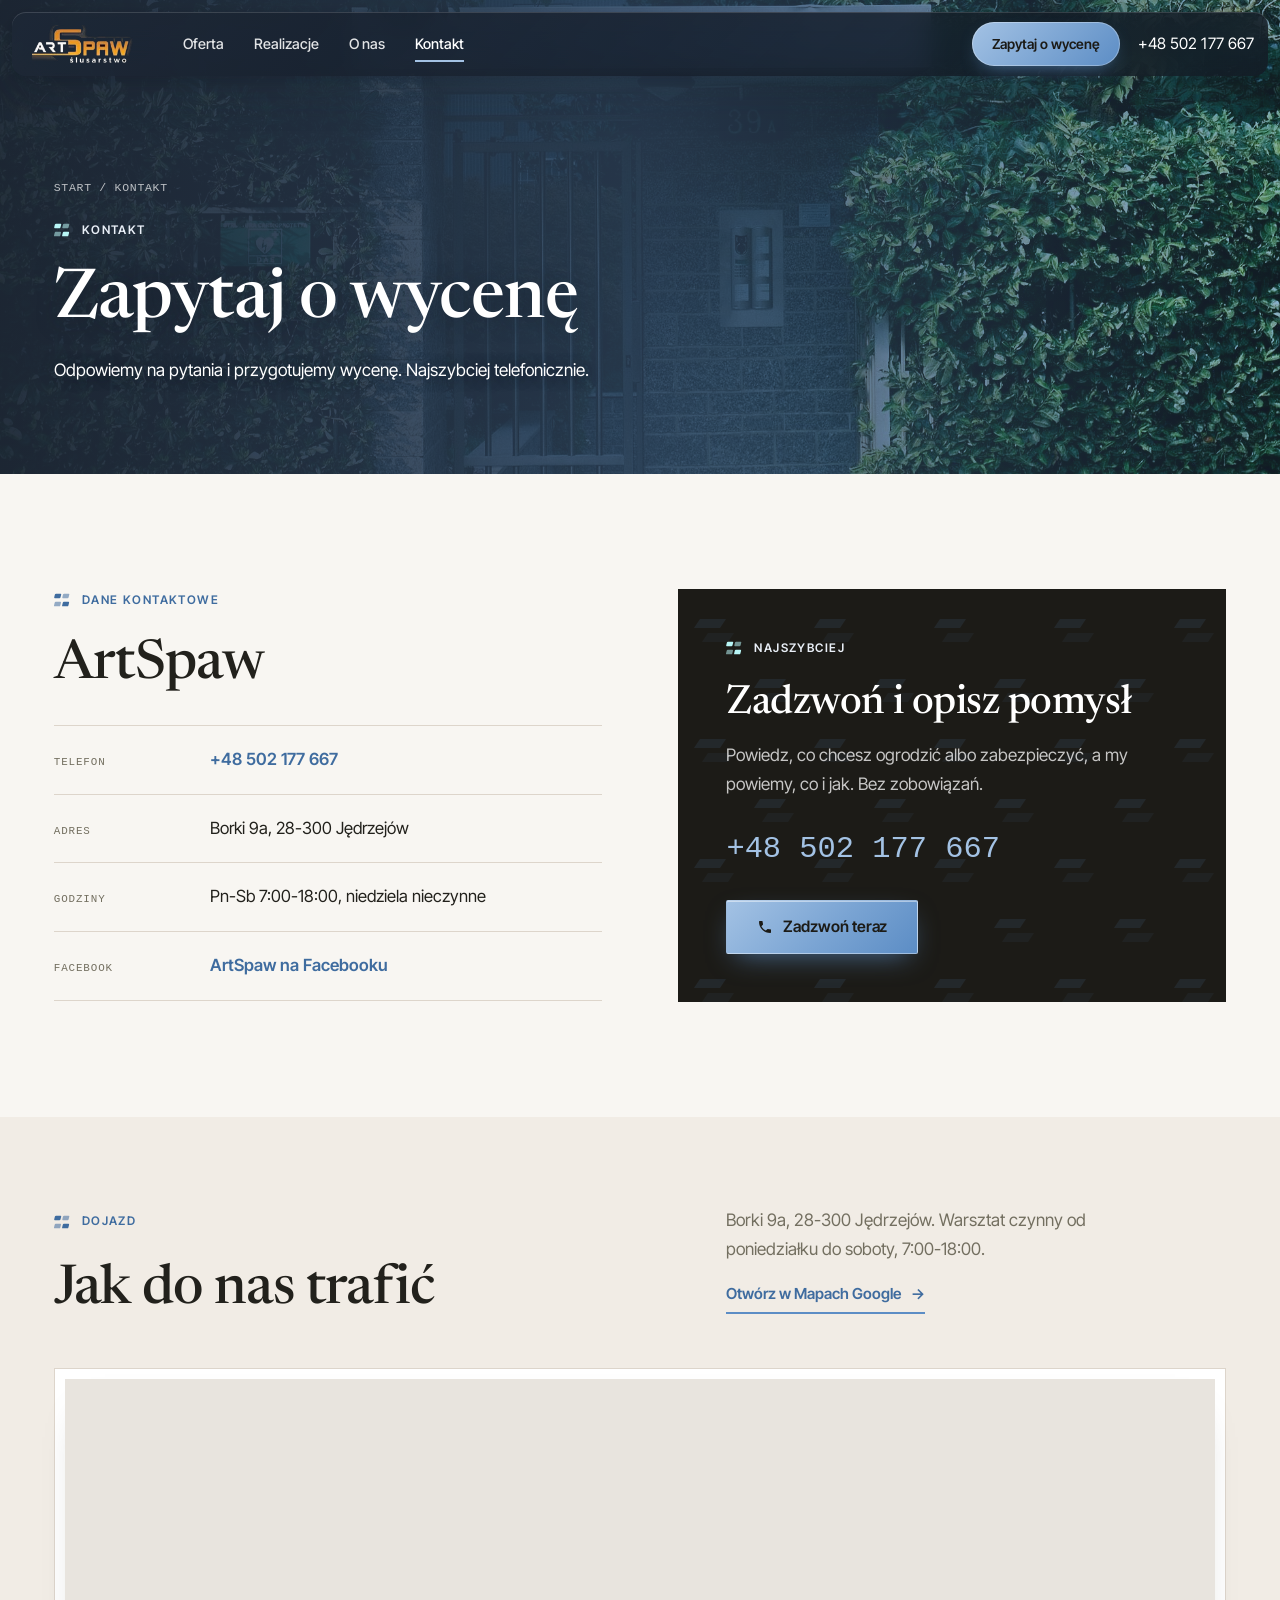
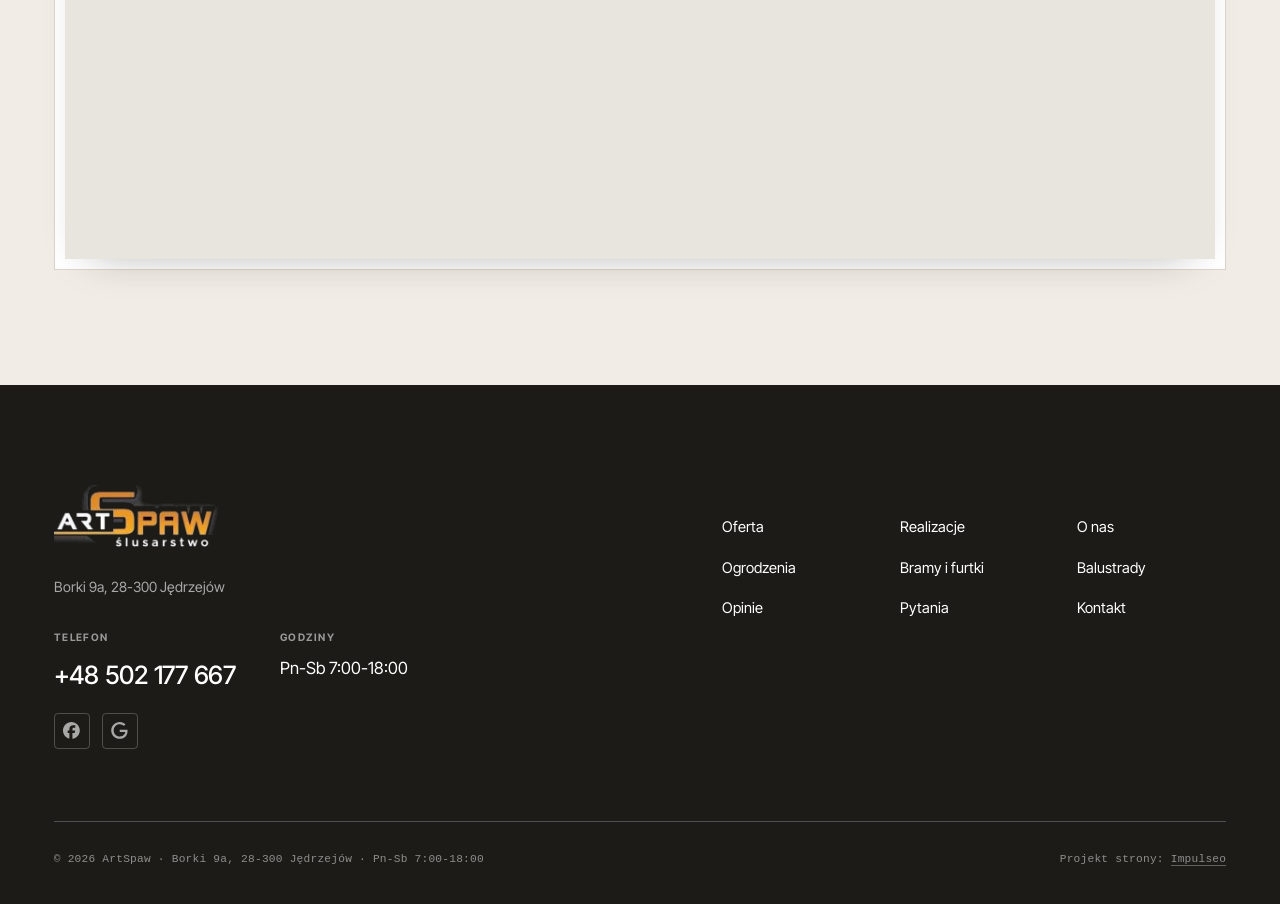
==== commit 61e69e1d: "Kolorystyka Harbor haze: niebieski #5C8DC5 jako akcent, grafit-oliwka #736F60, beże #AD9E90, szarość" ====
--- a/kontakt.html
+++ b/kontakt.html
@@ -21,7 +21,7 @@
 <link rel="preconnect" href="https://fonts.gstatic.com" crossorigin>
 <link href="https://fonts.googleapis.com/css2?family=Inter+Tight:wght@400;500;600;700&amp;family=Newsreader:ital,opsz,wght@0,6..72,400..600;1,6..72,500..800&amp;display=swap" rel="stylesheet">
 <link rel="stylesheet" href="assets/styles.css?v=20261117">
-<meta name="theme-color" content="#101619">
+<meta name="theme-color" content="#1c1b17">
 </head>
 <body class="sub">
 
--- a/assets/styles.css
+++ b/assets/styles.css
@@ -4,24 +4,24 @@
    Projekt strony: Impulseo (impulseo.pl)
    ============================================================ */
 :root{
-  --ink:#14181a;
-  --ink-deep:#101619;
-  --ink-panel:#151b1d;
-  --ink-body:#3f4647;
-  --slate:#5c6668;
-  --slate-soft:#687174;
-  --rule-dark:#394043;
-  --line:#e3e1dc;
-  --paper:#fafaf7;
-  --paper-2:#f4f3ef;
-  --paper-3:#efede6;
-  --cream:#f6f1e4;
-  --accent:#1aa2a7;
-  --accent-d:#147f83;
-  --accent-t:#11797d;
-  --accent-l:#5fe3dc;
-  --accent-soft:rgba(26,162,167,.28);
-  --dark:#101619;
+  --ink:#22211c;
+  --ink-deep:#1c1b17;
+  --ink-panel:#26251f;
+  --ink-body:#403e36;
+  --slate:#736F60;
+  --slate-soft:#6b6759;
+  --rule-dark:#4b4f53;
+  --line:#ddd5cb;
+  --paper:#f8f6f2;
+  --paper-2:#f1ece5;
+  --paper-3:#e9e2d8;
+  --cream:#efe7dc;
+  --accent:#5C8DC5;
+  --accent-d:#4a78ae;
+  --accent-t:#3f6c9f;
+  --accent-l:#a3c2e4;
+  --accent-soft:rgba(92,141,197,.28);
+  --dark:#1c1b17;
 
   --f-display:"Newsreader",Georgia,"Times New Roman",serif;
   --f-sans:"Inter Tight",system-ui,-apple-system,"Segoe UI",Roboto,Arial,sans-serif;
@@ -69,8 +69,8 @@
 .eyebrow{display:inline-flex;align-items:center;gap:10px;font-family:var(--f-sans);font-size:.74rem;
   font-weight:600;letter-spacing:.12em;text-transform:uppercase;color:var(--accent-t)}
 .eyebrow::before{content:"";width:18px;height:18px;flex:none;background:
-  url("data:image/svg+xml,%3Csvg xmlns='http://www.w3.org/2000/svg' viewBox='0 0 20 20'%3E%3Cg fill='%2311797d'%3E%3Crect x='2' y='3' width='7' height='5' rx='1' transform='skewX(-14)'/%3E%3Crect x='11' y='3' width='7' height='5' rx='1' transform='skewX(-14)' opacity='.55'/%3E%3Crect x='4' y='12' width='7' height='5' rx='1' transform='skewX(-14)' opacity='.55'/%3E%3Crect x='13' y='12' width='7' height='5' rx='1' transform='skewX(-14)'/%3E%3C/g%3E%3C/svg%3E") center/contain no-repeat}
-.on-dark .eyebrow,.eyebrow.light{color:#e9f6f6}
+  url("data:image/svg+xml,%3Csvg xmlns='http://www.w3.org/2000/svg' viewBox='0 0 20 20'%3E%3Cg fill='%233f6c9f'%3E%3Crect x='2' y='3' width='7' height='5' rx='1' transform='skewX(-14)'/%3E%3Crect x='11' y='3' width='7' height='5' rx='1' transform='skewX(-14)' opacity='.55'/%3E%3Crect x='4' y='12' width='7' height='5' rx='1' transform='skewX(-14)' opacity='.55'/%3E%3Crect x='13' y='12' width='7' height='5' rx='1' transform='skewX(-14)'/%3E%3C/g%3E%3C/svg%3E") center/contain no-repeat}
+.on-dark .eyebrow,.eyebrow.light{color:#e9eff7}
 .on-dark .eyebrow::before,.eyebrow.light::before{filter:brightness(2.4) saturate(.6)}
 .mono{font-family:var(--f-mono);font-size:.74rem;letter-spacing:.06em;text-transform:uppercase}
 .head{max-width:780px}
@@ -87,8 +87,8 @@
   font-weight:600;font-size:.98rem;line-height:1.1;padding:17px 30px;border:1.5px solid transparent;
   border-radius:2px;cursor:pointer;white-space:nowrap;letter-spacing:-.005em}
 .btn .arr{transition:transform var(--dur) var(--ease)}
-.btn-accent{background:linear-gradient(135deg,var(--accent-l) 0%,#2cc1bf 55%,var(--accent) 100%);color:var(--ink-deep);
-  border-color:rgba(255,255,255,.35);box-shadow:0 10px 28px -10px rgba(26,162,167,.75),inset 0 1px 0 rgba(255,255,255,.45)}
+.btn-accent{background:linear-gradient(135deg,var(--accent-l) 0%,#7aa4d3 55%,var(--accent) 100%);color:var(--ink-deep);
+  border-color:rgba(255,255,255,.35);box-shadow:0 10px 28px -10px rgba(92,141,197,.75),inset 0 1px 0 rgba(255,255,255,.45)}
 .btn-ghost{background:transparent;color:#fff;border-color:rgba(255,255,255,.9)}
 .btn-dark{background:var(--ink);color:#fff;border-color:var(--ink)}
 .btn-line{background:transparent;color:var(--ink);border-color:var(--ink)}
@@ -101,9 +101,9 @@
 
 /* ---------- pływający pasek (szkło, morski) ---------- */
 .nav{position:fixed;top:12px;left:12px;right:12px;z-index:80;height:var(--nav-h);border-radius:14px;
-  background:linear-gradient(135deg,rgba(16,38,41,.86) 0%,rgba(7,23,26,.80) 58%,rgba(8,29,32,.84) 100%);
+  background:linear-gradient(135deg,rgba(30,40,54,.86) 0%,rgba(20,26,36,.80) 58%,rgba(20,26,36,.84) 100%);
   -webkit-backdrop-filter:saturate(150%) blur(14px);backdrop-filter:saturate(150%) blur(14px);
-  box-shadow:0 1px 0 rgba(255,255,255,.14) inset,0 2px 8px rgba(4,23,25,.12),0 16px 40px rgba(4,23,25,.18);
+  box-shadow:0 1px 0 rgba(255,255,255,.14) inset,0 2px 8px rgba(20,26,36,.12),0 16px 40px rgba(20,26,36,.18);
   transition:transform .55s var(--ease),opacity .45s var(--ease)}
 .nav-inner{height:100%;display:flex;align-items:center;gap:var(--space-6);max-width:none;padding:0 14px 0 20px}
 .brand{display:flex;align-items:center;flex:none}
@@ -118,9 +118,9 @@
 .nav-cta{display:flex;align-items:center;gap:18px;flex:none}
 .pill{display:inline-flex;align-items:center;justify-content:center;border-radius:999px;padding:11px 20px;font-weight:600;
   font-size:.86rem;color:var(--ink-deep);background:linear-gradient(135deg,var(--accent-l),var(--accent));
-  box-shadow:0 0 0 1px rgba(255,255,255,.3) inset,0 8px 20px -10px rgba(26,162,167,.9);
+  box-shadow:0 0 0 1px rgba(255,255,255,.3) inset,0 8px 20px -10px rgba(92,141,197,.9);
   transition:filter var(--dur) var(--ease),box-shadow var(--dur) var(--ease)}
-.pill:hover{filter:brightness(1.08);box-shadow:0 0 0 3px var(--accent-soft),0 8px 20px -10px rgba(26,162,167,.9)}
+.pill:hover{filter:brightness(1.08);box-shadow:0 0 0 3px var(--accent-soft),0 8px 20px -10px rgba(92,141,197,.9)}
 .tel-txt{color:#fff;font-size:.98rem;font-weight:400;letter-spacing:.005em;white-space:nowrap}
 .tel-txt:hover{color:var(--accent-l)}
 .nav-toggle{display:none;background:none;border:0;width:44px;height:44px;padding:10px;cursor:pointer;flex-direction:column;
@@ -135,16 +135,16 @@
 
 /* ---------- HERO (strona główna) ---------- */
 .hero-sw{padding:0;min-height:min(100svh,1000px);display:flex;flex-direction:column;color:#fff;overflow:hidden;
-  isolation:isolate;background:#0d4f53}
+  isolation:isolate;background:#2f4a6b}
 .hero-sw > .hs-photo{position:absolute;inset:0;width:100%;height:100%;object-fit:cover;object-position:62% 50%;z-index:-3}
-.hero-sw::before{content:"";position:absolute;inset:0;z-index:-2;background:#1aa2a7;mix-blend-mode:multiply;opacity:.62}
+.hero-sw::before{content:"";position:absolute;inset:0;z-index:-2;background:#5C8DC5;mix-blend-mode:multiply;opacity:.62}
 .hero-sw::after{content:"";position:absolute;inset:0;z-index:-1;background:
-  linear-gradient(180deg,rgba(9,58,62,.88) 0%,rgba(9,58,62,.40) 30%,rgba(9,58,62,0) 52%),
-  linear-gradient(90deg,rgba(8,46,50,.90) 0%,rgba(12,86,90,.62) 40%,rgba(26,162,167,.10) 78%,rgba(26,162,167,0) 100%)}
+  linear-gradient(180deg,rgba(30,40,54,.92) 0%,rgba(30,40,54,.62) 24%,rgba(30,40,54,.18) 40%,rgba(30,40,54,0) 54%),
+  linear-gradient(90deg,rgba(30,40,54,.90) 0%,rgba(52,74,102,.62) 40%,rgba(92,141,197,.10) 78%,rgba(92,141,197,0) 100%)}
 .wordmark,.hero-nav,.hs-body{width:100%;max-width:var(--wrap);margin-left:auto;margin-right:auto}
 .wordmark{display:block;padding:clamp(10px,1.6vw,22px) var(--gut) 0;line-height:0}
 .wordmark svg{width:100%;height:auto;display:block;overflow:visible}
-.wordmark text{font-family:var(--f-display);font-style:italic;font-weight:800;fill:var(--cream);letter-spacing:0}
+.wordmark text{font-family:var(--f-display);font-style:italic;font-weight:800;fill:var(--cream);letter-spacing:0;text-shadow:0 2px 28px rgba(16,22,30,.55)}
 .hero-nav{display:flex;align-items:center;gap:var(--space-6);padding:clamp(10px,1.6vw,22px) var(--gut) 0}
 .hero-nav .hn-links{display:flex;gap:clamp(22px,3vw,48px);margin-right:auto}
 .hero-nav .hn-links a{font-size:.9rem;font-weight:500;color:#fff;position:relative;padding:6px 0}
@@ -152,11 +152,11 @@
 .hero-nav .hn-links a:hover::after{width:100%}
 .hs-body{flex:1;display:flex;align-items:center;padding:clamp(24px,3.2vw,46px) var(--gut) clamp(32px,3.6vw,52px)}
 .hs-copy{max-width:760px}
-.hs-copy h1{color:#fff;font-weight:500;text-shadow:0 2px 24px rgba(0,30,33,.45)}
-.hs-copy p{text-shadow:0 1px 14px rgba(0,30,33,.55);margin-top:22px;max-width:52ch;font-size:clamp(1rem,.95rem + .2vw,1.12rem);color:rgba(255,255,255,.92)}
+.hs-copy h1{color:#fff;font-weight:500;text-shadow:0 2px 24px rgba(18,24,33,.45)}
+.hs-copy p{text-shadow:0 1px 14px rgba(18,24,33,.55);margin-top:22px;max-width:52ch;font-size:clamp(1rem,.95rem + .2vw,1.12rem);color:rgba(255,255,255,.92)}
 .hs-actions{display:flex;flex-wrap:wrap;gap:14px;margin-top:34px}
-.hs-actions .btn-ghost{background:rgba(6,40,44,.5);-webkit-backdrop-filter:blur(4px);backdrop-filter:blur(4px)}
-.hero-trust{background:rgba(16,22,25,.94);border-top:1px solid rgba(255,255,255,.06)}
+.hs-actions .btn-ghost{background:rgba(30,40,54,.5);-webkit-backdrop-filter:blur(4px);backdrop-filter:blur(4px)}
+.hero-trust{background:rgba(28,27,23,.94);border-top:1px solid rgba(255,255,255,.06)}
 .hero-trust .wrap{display:flex;align-items:center;gap:clamp(20px,4vw,64px);padding-top:18px;padding-bottom:18px}
 .ht-item{display:flex;align-items:baseline;gap:10px;color:#fff;white-space:nowrap}
 .ht-item .v{font-size:1.06rem;font-weight:500;letter-spacing:-.01em}
@@ -168,15 +168,15 @@
 
 /* ---------- nagłówek podstron ---------- */
 .pagehead{padding:calc(var(--nav-h) + 12px + clamp(64px,8vw,110px)) 0 clamp(56px,7vw,96px);color:#fff;isolation:isolate;
-  overflow:hidden;background:#0d4f53}
+  overflow:hidden;background:#2f4a6b}
 .pagehead > img{position:absolute;inset:0;width:100%;height:100%;object-fit:cover;z-index:-3}
-.pagehead::before{content:"";position:absolute;inset:0;z-index:-2;background:#1aa2a7;mix-blend-mode:multiply;opacity:.62}
+.pagehead::before{content:"";position:absolute;inset:0;z-index:-2;background:#5C8DC5;mix-blend-mode:multiply;opacity:.62}
 .pagehead::after{content:"";position:absolute;inset:0;z-index:-1;background:
-  linear-gradient(90deg,rgba(8,46,50,.94) 0%,rgba(10,74,78,.78) 50%,rgba(26,162,167,.18) 100%)}
-.pagehead .eyebrow{color:#e9f6f6}
+  linear-gradient(90deg,rgba(30,40,54,.94) 0%,rgba(48,68,94,.78) 50%,rgba(92,141,197,.18) 100%)}
+.pagehead .eyebrow{color:#e9eff7}
 .pagehead .eyebrow::before{filter:brightness(2.4) saturate(.6)}
-.pagehead h1{color:#fff;margin-top:18px;max-width:16ch;text-shadow:0 2px 24px rgba(0,30,33,.4)}
-.pagehead p{margin-top:20px;max-width:56ch;color:#fff;text-shadow:0 1px 14px rgba(0,30,33,.6)}
+.pagehead h1{color:#fff;margin-top:18px;max-width:16ch;text-shadow:0 2px 24px rgba(18,24,33,.4)}
+.pagehead p{margin-top:20px;max-width:56ch;color:#fff;text-shadow:0 1px 14px rgba(18,24,33,.6)}
 .crumbs{font-family:var(--f-mono);font-size:.72rem;letter-spacing:.06em;text-transform:uppercase;color:rgba(255,255,255,.7);margin-bottom:22px}
 .crumbs a:hover{color:#fff}
 
@@ -234,18 +234,18 @@
 .proof-head{display:grid;grid-template-columns:1.4fr 1fr;gap:var(--space-7);align-items:end;margin-bottom:36px}
 .proof-head .side{font-size:.92rem;color:rgba(255,255,255,.7);max-width:40ch}
 .viewer{display:grid;grid-template-columns:1fr 320px;gap:22px}
-.v-stage{position:relative;overflow:hidden;background:#0b0f11;aspect-ratio:16/10}
+.v-stage{position:relative;overflow:hidden;background:#151410;aspect-ratio:16/10}
 .v-stage img{position:absolute;inset:0;width:100%;height:100%;object-fit:cover;opacity:0;transition:opacity .7s var(--ease)}
 .v-stage img.on{opacity:1}
 .v-tag{position:absolute;left:14px;top:14px;z-index:2;font-family:var(--f-mono);font-size:.66rem;letter-spacing:.08em;text-transform:uppercase;
-  background:rgba(16,22,25,.82);color:#fff;padding:6px 10px}
+  background:rgba(28,27,23,.82);color:#fff;padding:6px 10px}
 .v-meta{display:flex;justify-content:space-between;margin-top:14px;font-family:var(--f-mono);font-size:.7rem;color:rgba(255,255,255,.55);letter-spacing:.04em}
 .v-thumbs{display:grid;grid-template-columns:repeat(3,1fr);gap:12px;margin-top:18px}
 .v-thumb{position:relative;min-height:72px;border:1px solid var(--rule-dark);border-top:2px solid var(--rule-dark);padding:0;cursor:pointer;
   background:var(--ink-panel);text-align:left;color:rgba(255,255,255,.72);transition:border-color .35s ease,color .35s ease,background .35s ease}
 .v-thumb span{display:block;padding:12px 14px;font-size:.88rem;font-weight:600;line-height:1.25}
 .v-thumb small{display:block;font-family:var(--f-mono);font-size:.62rem;letter-spacing:.08em;opacity:.7;font-weight:400;margin-bottom:4px}
-.v-thumb:hover{color:#fff;background:#1a2225}
+.v-thumb:hover{color:#fff;background:#2a2923}
 .v-thumb.on{border-top-color:var(--accent-l);color:#fff}
 .v-panel{border:1px solid var(--rule-dark);padding:26px 24px;display:flex;flex-direction:column}
 .v-panel .vp-job{font-family:var(--f-mono);font-size:.72rem;letter-spacing:.08em;text-transform:uppercase;color:var(--accent-l);
@@ -263,7 +263,7 @@
 .work-acts{display:flex;justify-content:center;flex-wrap:wrap;gap:12px;margin-top:30px}
 .strip3d{display:flex;justify-content:center;align-items:center;gap:clamp(8px,1.4vw,18px);margin-top:clamp(36px,5vw,60px);
   perspective:1400px;padding:0 var(--gut)}
-.strip3d figure{margin:0;flex:none;overflow:hidden;background:var(--paper-3);box-shadow:0 26px 40px -26px rgba(16,22,25,.45)}
+.strip3d figure{margin:0;flex:none;overflow:hidden;background:var(--paper-3);box-shadow:0 26px 40px -26px rgba(28,27,23,.45)}
 .strip3d img{width:100%;height:100%;object-fit:cover}
 .strip3d figure:nth-child(1){width:16vw;height:20vw;transform:rotateY(30deg);transform-origin:right center}
 .strip3d figure:nth-child(2){width:13vw;height:14vw;transform:rotateY(16deg)}
@@ -274,7 +274,7 @@
 /* ---------- okno na nieruchome zdjęcie (clip-path + fixed: działa też na iPhonie) ---------- */
 .stopklatka{position:relative;padding:0;height:clamp(300px,56vh,580px);overflow:hidden;clip-path:inset(0);background:var(--ink-deep)}
 .stopklatka .stk-bg{position:fixed;inset:0;background-size:cover;background-position:center;will-change:transform}
-.stopklatka::after{content:"";position:absolute;inset:0;background:linear-gradient(180deg,rgba(16,22,25,.25),rgba(13,79,83,.35))}
+.stopklatka::after{content:"";position:absolute;inset:0;background:linear-gradient(180deg,rgba(28,27,23,.25),rgba(47,74,107,.35))}
 @media (max-width:700px){.stopklatka{height:46vh}}
 @supports not (clip-path: inset(0)){.stopklatka .stk-bg{position:absolute}}
 
@@ -293,11 +293,11 @@
 .rc-dark .rc-line b{font-family:var(--f-mono);font-size:1.15rem;color:#fff;font-weight:600;white-space:nowrap}
 .rc-dark small{display:block;margin-top:12px;font-family:var(--f-mono);font-size:.64rem;color:rgba(255,255,255,.45)}
 .rc-cream{position:absolute;left:0;bottom:0;width:min(470px,86%);background:var(--cream);color:var(--ink);padding:28px 30px 30px;
-  transform:rotate(-1.2deg);box-shadow:0 30px 60px -28px rgba(16,22,25,.5)}
+  transform:rotate(-1.2deg);box-shadow:0 30px 60px -28px rgba(28,27,23,.5)}
 .rc-cream .mono{color:var(--accent-t)}
 .rc-cream ul{list-style:none;margin:18px 0 0;padding:0;font-family:var(--f-mono);font-size:.78rem}
 .rc-cream li{display:flex;align-items:baseline;gap:8px;padding:6px 0}
-.rc-cream li .dots{flex:1;border-bottom:1px dotted rgba(20,24,26,.35);transform:translateY(-3px)}
+.rc-cream li .dots{flex:1;border-bottom:1px dotted rgba(34,33,28,.35);transform:translateY(-3px)}
 .rc-cream li b{font-weight:500;white-space:nowrap}
 .rc-cream .rc-total{display:flex;justify-content:space-between;align-items:baseline;margin-top:18px;padding-top:16px;border-top:2px solid var(--ink)}
 .rc-cream .rc-total span{font-family:var(--f-mono);font-size:.8rem;font-weight:700}
@@ -345,7 +345,7 @@
 .why-item p{margin-top:10px;font-size:.88rem;color:var(--slate);max-width:32ch}
 .why-photo{position:relative;overflow:hidden;min-height:420px}
 .why-photo img{position:absolute;inset:0;width:100%;height:100%;object-fit:cover}
-.why-photo .cap{position:absolute;left:14px;bottom:14px;background:rgba(16,22,25,.86);color:#fff;font-size:.78rem;font-weight:600;padding:10px 14px}
+.why-photo .cap{position:absolute;left:14px;bottom:14px;background:rgba(28,27,23,.86);color:#fff;font-size:.78rem;font-weight:600;padding:10px 14px}
 .why-photo .cap span{font-weight:400;opacity:.85}
 
 /* ---------- OBSZAR ---------- */
@@ -360,7 +360,7 @@
   font-size:.88rem;font-weight:600;color:var(--ink)}
 .area-col .row-link span{color:var(--accent-t);font-size:1.15rem;transition:transform var(--dur) var(--ease)}
 .area-col .row-link:hover span{transform:translateX(4px)}
-.map{width:100%;height:340px;border:0;display:block;background:#e9e7e1;box-shadow:0 18px 40px -26px rgba(16,22,25,.4);filter:grayscale(.35) contrast(1.02)}
+.map{width:100%;height:340px;border:0;display:block;background:#e8e2d9;box-shadow:0 18px 40px -26px rgba(28,27,23,.4);filter:grayscale(.35) contrast(1.02)}
 .map-card{background:#fff;padding:10px;border:1px solid var(--line)}
 .map-wide{height:clamp(320px,42vw,480px)}
 
@@ -387,7 +387,7 @@
 .cta p{margin:20px auto 0;max-width:52ch}
 .cta-actions{display:flex;justify-content:center;flex-wrap:wrap;gap:14px;margin-top:36px}
 .cta .btn-ghost{border-color:rgba(255,255,255,.6)}
-:root{--pattern:url("data:image/svg+xml,%3Csvg xmlns='http://www.w3.org/2000/svg' width='120' height='120' viewBox='0 0 120 120'%3E%3Cg fill='%231aa2a7' fill-opacity='.16'%3E%3Cpath d='M22 30h26l-6 9H16z'/%3E%3Cpath d='M30 44h26l-6 9H24z' fill-opacity='.09'/%3E%3Cpath d='M82 90h26l-6 9H76z'/%3E%3Cpath d='M90 104h26l-6 9H84z' fill-opacity='.09'/%3E%3C/g%3E%3C/svg%3E")}
+:root{--pattern:url("data:image/svg+xml,%3Csvg xmlns='http://www.w3.org/2000/svg' width='120' height='120' viewBox='0 0 120 120'%3E%3Cg fill='%235C8DC5' fill-opacity='.16'%3E%3Cpath d='M22 30h26l-6 9H16z'/%3E%3Cpath d='M30 44h26l-6 9H24z' fill-opacity='.09'/%3E%3Cpath d='M82 90h26l-6 9H76z'/%3E%3Cpath d='M90 104h26l-6 9H84z' fill-opacity='.09'/%3E%3C/g%3E%3C/svg%3E")}
 
 /* ---------- STOPKA ---------- */
 footer{background:var(--ink-deep);color:rgba(255,255,255,.62);padding:clamp(64px,8vw,100px) 0 36px}
@@ -403,7 +403,7 @@
 .foot-soc .soc{width:42px;height:42px;display:inline-flex;align-items:center;justify-content:center;border:1px solid rgba(255,255,255,.25);color:#fff;
   transition:border-color .3s ease,background .3s ease}
 .foot-soc .soc svg{width:18px;height:18px}
-.foot-soc .soc:hover{border-color:var(--accent);background:rgba(26,162,167,.12)}
+.foot-soc .soc:hover{border-color:var(--accent);background:rgba(92,141,197,.12)}
 .foot-nav{display:grid;grid-template-columns:repeat(3,1fr);gap:16px 28px;padding-top:30px}
 .foot-nav a{color:#fff;font-size:.92rem}
 .foot-nav a:hover{color:var(--accent-l)}
@@ -422,7 +422,7 @@
 .svc-row h2{font-size:clamp(1.8rem,1.4rem + 1.6vw,2.8rem);margin-top:12px}
 .svc-row p{margin-top:18px;color:var(--slate);max-width:48ch}
 .svc-row ul{list-style:none;margin:24px 0 0;padding:0;border-top:1px solid var(--line)}
-.svc-row li{padding:15px 4px;border-bottom:1px solid var(--line);font-size:.92rem;color:var(--ink);display:flex;gap:12px}
+.svc-row li{padding:16px 4px;border-bottom:1px solid var(--line);font-size:.92rem;color:var(--ink);display:flex;gap:12px}
 .svc-row li::before{content:"/";font-family:var(--f-mono);color:var(--accent-t)}
 .svc-row .link-line{margin-top:28px}
 
@@ -433,7 +433,7 @@
 .tile{break-inside:avoid;margin:0 0 18px;position:relative;overflow:hidden;background:var(--paper-3)}
 .tile img{width:100%;height:auto;transition:transform var(--img-dur) var(--img-ease),filter var(--img-dur) var(--img-ease);filter:var(--img-rest)}
 .tile:hover img{transform:scale(var(--img-zoom));filter:var(--img-hot)}
-.tile .cap{position:absolute;left:12px;bottom:12px;background:rgba(16,22,25,.84);color:#fff;font-size:.74rem;font-weight:600;padding:7px 11px}
+.tile .cap{position:absolute;left:12px;bottom:12px;background:rgba(28,27,23,.84);color:#fff;font-size:.74rem;font-weight:600;padding:7px 11px}
 .tile .cap.real{background:var(--accent-d)}
 
 /* ---------- podstrony: kontakt ---------- */
@@ -461,7 +461,7 @@
 
 /* ---------- licznik ważności dema ---------- */
 .demo-wazne{position:fixed;top:calc(var(--nav-h) + 26px);right:14px;z-index:95;display:inline-flex;align-items:center;gap:.45em;
-  background:rgba(16,22,25,.84);color:#fff;font-size:.72rem;font-weight:600;letter-spacing:.01em;padding:.42em .8em .42em .62em;
+  background:rgba(28,27,23,.84);color:#fff;font-size:.72rem;font-weight:600;letter-spacing:.01em;padding:.42em .8em .42em .62em;
   border-radius:999px;-webkit-backdrop-filter:saturate(140%) blur(8px);backdrop-filter:saturate(140%) blur(8px);border:1px solid rgba(255,255,255,.14);
   box-shadow:0 10px 24px -14px rgba(0,0,0,.6);pointer-events:none;opacity:0;transform:translateY(-10px);
   transition:opacity .7s var(--ease),transform .7s var(--ease)}
@@ -1082,3 +1082,8 @@
 /* hover kafli bez opóźnienia z animacji wejścia (bramka: reakcja na kursor) */
 .reveal.mt-settled{transition-delay:0s!important}
 .tile:hover,.tile:hover img,.sv-card:hover,.sv-card:hover img{transition-delay:0s!important}
+
+/* tło stopklatki rysujemy dopiero, gdy sekcja jest blisko ekranu (main.js dodaje .stk-on);
+   bez JS (brak .stk-js) tło jest widoczne zawsze */
+.stk-js .stopklatka .stk-bg{visibility:hidden}
+.stk-js .stopklatka.stk-on .stk-bg{visibility:visible}
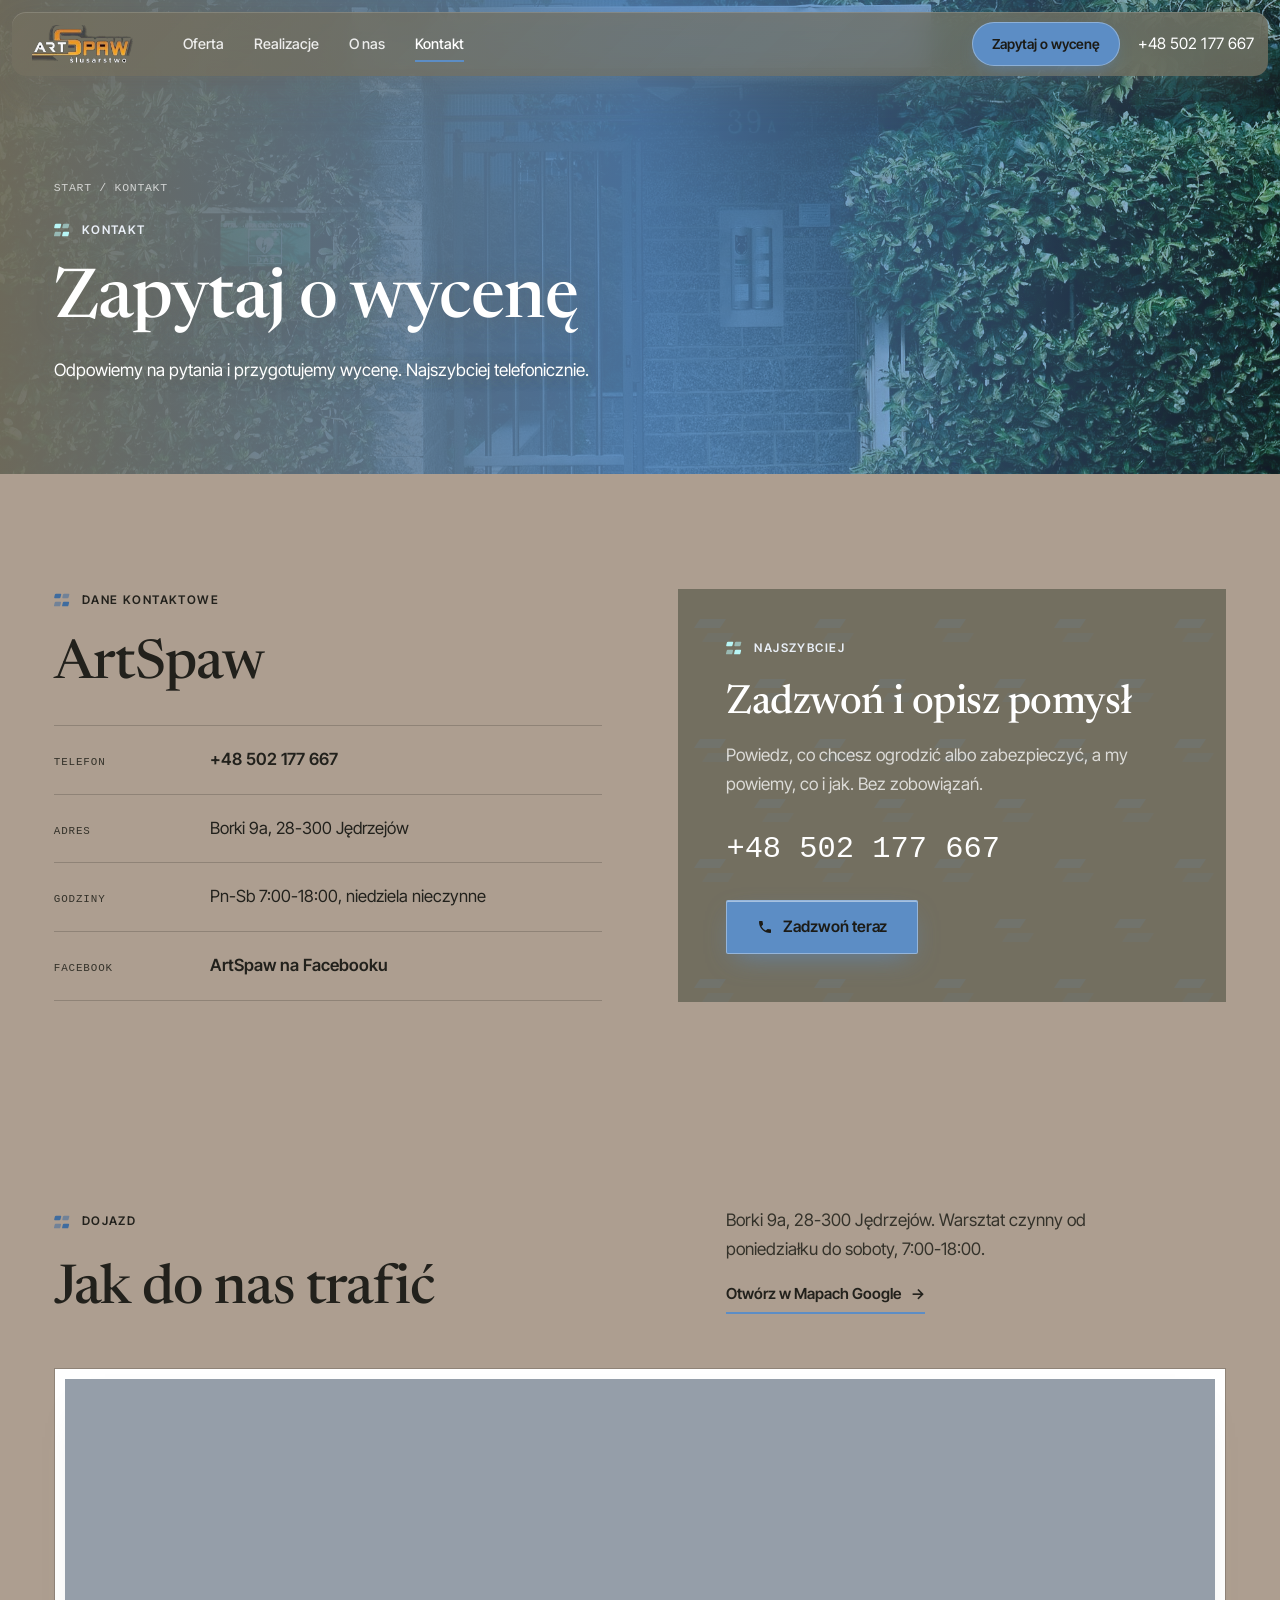
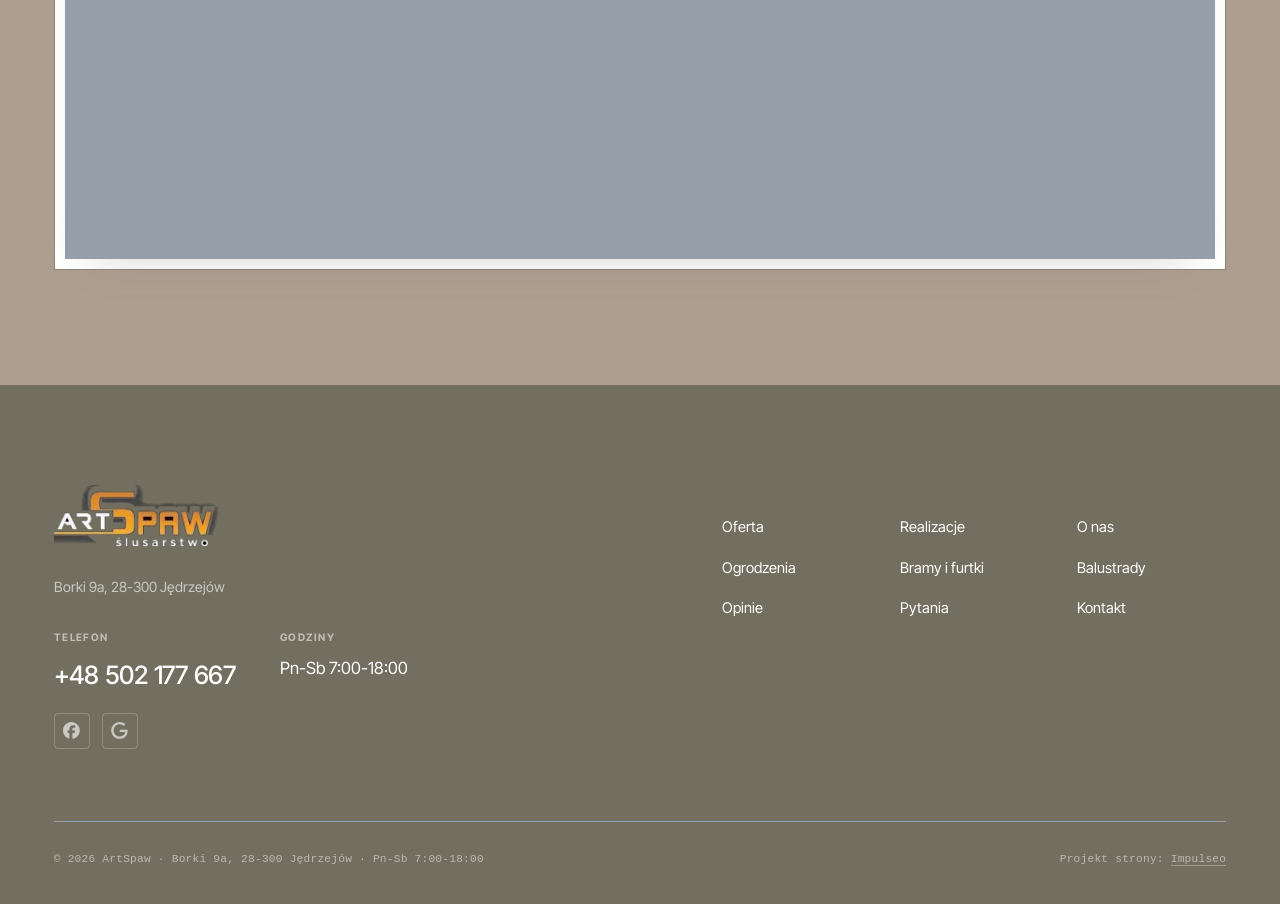
==== commit 505df7ec: "Harbor haze dosłownie: tła sekcji w #AD9E90 i #909EAE, ciemne pasy i stopka #736F60, przyciski #5C8D" ====
--- a/kontakt.html
+++ b/kontakt.html
@@ -21,7 +21,7 @@
 <link rel="preconnect" href="https://fonts.gstatic.com" crossorigin>
 <link href="https://fonts.googleapis.com/css2?family=Inter+Tight:wght@400;500;600;700&amp;family=Newsreader:ital,opsz,wght@0,6..72,400..600;1,6..72,500..800&amp;display=swap" rel="stylesheet">
 <link rel="stylesheet" href="assets/styles.css?v=20261117">
-<meta name="theme-color" content="#1c1b17">
+<meta name="theme-color" content="#736F60">
 </head>
 <body class="sub">
 
--- a/assets/styles.css
+++ b/assets/styles.css
@@ -7,21 +7,22 @@
   --ink:#22211c;
   --ink-deep:#1c1b17;
   --ink-panel:#26251f;
-  --ink-body:#403e36;
-  --slate:#736F60;
-  --slate-soft:#6b6759;
-  --rule-dark:#4b4f53;
-  --line:#ddd5cb;
-  --paper:#f8f6f2;
-  --paper-2:#f1ece5;
-  --paper-3:#e9e2d8;
-  --cream:#efe7dc;
+  --ink-body:#2b2a24;
+  --slate:#34322a;
+  --slate-soft:#34322a;
+  --rule-dark:#909EAE;
+  --line:#8f8377;
+  --paper:#AD9E90;
+  --paper-2:#909EAE;
+  --paper-3:#909EAE;
+  --cream:#909EAE;
   --accent:#5C8DC5;
-  --accent-d:#4a78ae;
-  --accent-t:#3f6c9f;
-  --accent-l:#a3c2e4;
+  --accent-d:#736F60;
+  --accent-t:#22211c;
+  --accent-l:#5C8DC5;
   --accent-soft:rgba(92,141,197,.28);
-  --dark:#1c1b17;
+  --dark:#736F60;
+  --h-slate:#909EAE;--h-blue:#5C8DC5;--h-taupe:#AD9E90;--h-olive:#736F60;
 
   --f-display:"Newsreader",Georgia,"Times New Roman",serif;
   --f-sans:"Inter Tight",system-ui,-apple-system,"Segoe UI",Roboto,Arial,sans-serif;
@@ -62,7 +63,7 @@
 .muted{color:var(--slate)}
 .sr-only{position:absolute;width:1px;height:1px;padding:0;margin:-1px;overflow:hidden;clip:rect(0,0,0,0);border:0}
 :focus-visible{outline:2px solid var(--accent);outline-offset:3px}
-.skip{position:absolute;left:-999px;top:8px;z-index:200;background:var(--ink);color:#fff;padding:10px 16px}
+.skip{position:absolute;left:-999px;top:8px;z-index:200;background:var(--h-olive);color:#fff;padding:10px 16px}
 .skip:focus{left:8px}
 
 /* ---------- etykieta sekcji (znak + kapitaliki) ---------- */
@@ -87,10 +88,10 @@
   font-weight:600;font-size:.98rem;line-height:1.1;padding:17px 30px;border:1.5px solid transparent;
   border-radius:2px;cursor:pointer;white-space:nowrap;letter-spacing:-.005em}
 .btn .arr{transition:transform var(--dur) var(--ease)}
-.btn-accent{background:linear-gradient(135deg,var(--accent-l) 0%,#7aa4d3 55%,var(--accent) 100%);color:var(--ink-deep);
+.btn-accent{background:linear-gradient(135deg,var(--accent-l) 0%,#5C8DC5 55%,var(--accent) 100%);color:var(--ink-deep);
   border-color:rgba(255,255,255,.35);box-shadow:0 10px 28px -10px rgba(92,141,197,.75),inset 0 1px 0 rgba(255,255,255,.45)}
 .btn-ghost{background:transparent;color:#fff;border-color:rgba(255,255,255,.9)}
-.btn-dark{background:var(--ink);color:#fff;border-color:var(--ink)}
+.btn-dark{background:var(--h-olive);color:#fff;border-color:var(--ink)}
 .btn-line{background:transparent;color:var(--ink);border-color:var(--ink)}
 .btn-sm{padding:12px 20px;font-size:.88rem}
 .btn-caps{text-transform:uppercase;letter-spacing:.06em;font-size:.8rem;padding:16px 34px}
@@ -101,9 +102,9 @@
 
 /* ---------- pływający pasek (szkło, morski) ---------- */
 .nav{position:fixed;top:12px;left:12px;right:12px;z-index:80;height:var(--nav-h);border-radius:14px;
-  background:linear-gradient(135deg,rgba(30,40,54,.86) 0%,rgba(20,26,36,.80) 58%,rgba(20,26,36,.84) 100%);
+  background:linear-gradient(135deg,rgba(115,111,96,.86) 0%,rgba(115,111,96,.80) 58%,rgba(115,111,96,.84) 100%);
   -webkit-backdrop-filter:saturate(150%) blur(14px);backdrop-filter:saturate(150%) blur(14px);
-  box-shadow:0 1px 0 rgba(255,255,255,.14) inset,0 2px 8px rgba(20,26,36,.12),0 16px 40px rgba(20,26,36,.18);
+  box-shadow:0 1px 0 rgba(255,255,255,.14) inset,0 2px 8px rgba(115,111,96,.12),0 16px 40px rgba(115,111,96,.18);
   transition:transform .55s var(--ease),opacity .45s var(--ease)}
 .nav-inner{height:100%;display:flex;align-items:center;gap:var(--space-6);max-width:none;padding:0 14px 0 20px}
 .brand{display:flex;align-items:center;flex:none}
@@ -135,16 +136,16 @@
 
 /* ---------- HERO (strona główna) ---------- */
 .hero-sw{padding:0;min-height:min(100svh,1000px);display:flex;flex-direction:column;color:#fff;overflow:hidden;
-  isolation:isolate;background:#2f4a6b}
+  isolation:isolate;background:var(--h-olive)}
 .hero-sw > .hs-photo{position:absolute;inset:0;width:100%;height:100%;object-fit:cover;object-position:62% 50%;z-index:-3}
 .hero-sw::before{content:"";position:absolute;inset:0;z-index:-2;background:#5C8DC5;mix-blend-mode:multiply;opacity:.62}
 .hero-sw::after{content:"";position:absolute;inset:0;z-index:-1;background:
-  linear-gradient(180deg,rgba(30,40,54,.92) 0%,rgba(30,40,54,.62) 24%,rgba(30,40,54,.18) 40%,rgba(30,40,54,0) 54%),
-  linear-gradient(90deg,rgba(30,40,54,.90) 0%,rgba(52,74,102,.62) 40%,rgba(92,141,197,.10) 78%,rgba(92,141,197,0) 100%)}
+  linear-gradient(180deg,rgba(115,111,96,.92) 0%,rgba(115,111,96,.62) 24%,rgba(115,111,96,.18) 40%,rgba(115,111,96,0) 54%),
+  linear-gradient(90deg,rgba(115,111,96,.90) 0%,rgba(92,141,197,.62) 40%,rgba(92,141,197,.10) 78%,rgba(92,141,197,0) 100%)}
 .wordmark,.hero-nav,.hs-body{width:100%;max-width:var(--wrap);margin-left:auto;margin-right:auto}
 .wordmark{display:block;padding:clamp(10px,1.6vw,22px) var(--gut) 0;line-height:0}
 .wordmark svg{width:100%;height:auto;display:block;overflow:visible}
-.wordmark text{font-family:var(--f-display);font-style:italic;font-weight:800;fill:var(--cream);letter-spacing:0;text-shadow:0 2px 28px rgba(16,22,30,.55)}
+.wordmark text{font-family:var(--f-display);font-style:italic;font-weight:800;fill:#fff;letter-spacing:0;text-shadow:0 2px 28px rgba(115,111,96,.55)}
 .hero-nav{display:flex;align-items:center;gap:var(--space-6);padding:clamp(10px,1.6vw,22px) var(--gut) 0}
 .hero-nav .hn-links{display:flex;gap:clamp(22px,3vw,48px);margin-right:auto}
 .hero-nav .hn-links a{font-size:.9rem;font-weight:500;color:#fff;position:relative;padding:6px 0}
@@ -152,11 +153,11 @@
 .hero-nav .hn-links a:hover::after{width:100%}
 .hs-body{flex:1;display:flex;align-items:center;padding:clamp(24px,3.2vw,46px) var(--gut) clamp(32px,3.6vw,52px)}
 .hs-copy{max-width:760px}
-.hs-copy h1{color:#fff;font-weight:500;text-shadow:0 2px 24px rgba(18,24,33,.45)}
-.hs-copy p{text-shadow:0 1px 14px rgba(18,24,33,.55);margin-top:22px;max-width:52ch;font-size:clamp(1rem,.95rem + .2vw,1.12rem);color:rgba(255,255,255,.92)}
+.hs-copy h1{color:#fff;font-weight:500;text-shadow:0 2px 24px rgba(115,111,96,.45)}
+.hs-copy p{text-shadow:0 1px 14px rgba(115,111,96,.55);margin-top:22px;max-width:52ch;font-size:clamp(1rem,.95rem + .2vw,1.12rem);color:rgba(255,255,255,.92)}
 .hs-actions{display:flex;flex-wrap:wrap;gap:14px;margin-top:34px}
-.hs-actions .btn-ghost{background:rgba(30,40,54,.5);-webkit-backdrop-filter:blur(4px);backdrop-filter:blur(4px)}
-.hero-trust{background:rgba(28,27,23,.94);border-top:1px solid rgba(255,255,255,.06)}
+.hs-actions .btn-ghost{background:rgba(115,111,96,.5);-webkit-backdrop-filter:blur(4px);backdrop-filter:blur(4px)}
+.hero-trust{background:rgba(115,111,96,.94);border-top:1px solid rgba(255,255,255,.06)}
 .hero-trust .wrap{display:flex;align-items:center;gap:clamp(20px,4vw,64px);padding-top:18px;padding-bottom:18px}
 .ht-item{display:flex;align-items:baseline;gap:10px;color:#fff;white-space:nowrap}
 .ht-item .v{font-size:1.06rem;font-weight:500;letter-spacing:-.01em}
@@ -168,15 +169,15 @@
 
 /* ---------- nagłówek podstron ---------- */
 .pagehead{padding:calc(var(--nav-h) + 12px + clamp(64px,8vw,110px)) 0 clamp(56px,7vw,96px);color:#fff;isolation:isolate;
-  overflow:hidden;background:#2f4a6b}
+  overflow:hidden;background:var(--h-olive)}
 .pagehead > img{position:absolute;inset:0;width:100%;height:100%;object-fit:cover;z-index:-3}
 .pagehead::before{content:"";position:absolute;inset:0;z-index:-2;background:#5C8DC5;mix-blend-mode:multiply;opacity:.62}
 .pagehead::after{content:"";position:absolute;inset:0;z-index:-1;background:
-  linear-gradient(90deg,rgba(30,40,54,.94) 0%,rgba(48,68,94,.78) 50%,rgba(92,141,197,.18) 100%)}
+  linear-gradient(90deg,rgba(115,111,96,.94) 0%,rgba(92,141,197,.78) 50%,rgba(92,141,197,.18) 100%)}
 .pagehead .eyebrow{color:#e9eff7}
 .pagehead .eyebrow::before{filter:brightness(2.4) saturate(.6)}
-.pagehead h1{color:#fff;margin-top:18px;max-width:16ch;text-shadow:0 2px 24px rgba(18,24,33,.4)}
-.pagehead p{margin-top:20px;max-width:56ch;color:#fff;text-shadow:0 1px 14px rgba(18,24,33,.6)}
+.pagehead h1{color:#fff;margin-top:18px;max-width:16ch;text-shadow:0 2px 24px rgba(115,111,96,.4)}
+.pagehead p{margin-top:20px;max-width:56ch;color:#fff;text-shadow:0 1px 14px rgba(115,111,96,.6)}
 .crumbs{font-family:var(--f-mono);font-size:.72rem;letter-spacing:.06em;text-transform:uppercase;color:rgba(255,255,255,.7);margin-bottom:22px}
 .crumbs a:hover{color:#fff}
 
@@ -194,11 +195,11 @@
 .about .fig{margin-top:clamp(0px,4vw,60px)}
 
 /* ---------- OPINIE ---------- */
-.reviews{background:#fff}
+.reviews{background:var(--h-slate)}
 .rev-grid{display:grid;grid-template-columns:1fr 1fr;gap:clamp(40px,7vw,110px);align-items:start}
 .rev-left h2{margin-top:22px;max-width:13ch}
 .big-quote{margin:clamp(36px,5vw,56px) 0 0;position:relative}
-.big-quote::before{content:"\201D";display:block;font-family:var(--f-display);font-size:2.6rem;line-height:.6;color:var(--accent);height:24px}
+.big-quote::before{content:"\201D";display:block;font-family:var(--f-display);font-size:2.6rem;line-height:.6;color:var(--ink);height:24px}
 .big-quote blockquote{margin:0;font-family:var(--f-sans);font-size:clamp(1.35rem,1.1rem + .9vw,1.85rem);line-height:1.38;
   letter-spacing:-.02em;color:var(--ink);max-width:22ch}
 .big-quote figcaption{margin-top:20px;font-size:.84rem;color:var(--slate)}
@@ -210,7 +211,7 @@
 .rating svg.g{width:22px;height:22px}
 .rating .score{font-family:var(--f-sans);font-size:2.2rem;font-weight:600;letter-spacing:-.03em;color:var(--ink);line-height:1}
 .rating .meta{display:grid;gap:2px;font-size:.76rem;color:var(--slate)}
-.stars{display:inline-flex;gap:2px;color:var(--accent);line-height:1}
+.stars{display:inline-flex;gap:2px;color:var(--ink);line-height:1}
 .stars svg{width:13px;height:13px;display:block}
 .rating a:hover{color:var(--ink)}
 .rev-list{margin-top:42px}
@@ -226,7 +227,7 @@
 .rev-list .more:hover{color:var(--accent-t)}
 
 /* ---------- REALIZACJE (ciemna sekcja z podglądem) ---------- */
-.proof{background:var(--ink-deep);color:rgba(255,255,255,.78);overflow:hidden}
+.proof{background:var(--h-olive);color:rgba(255,255,255,.78);overflow:hidden}
 .proof::before{content:"";position:absolute;inset:0;pointer-events:none;opacity:.5;background-image:var(--pattern);background-size:120px 120px;
   -webkit-mask-image:linear-gradient(180deg,#000 0%,rgba(0,0,0,.35) 30%,transparent 60%);mask-image:linear-gradient(180deg,#000 0%,rgba(0,0,0,.35) 30%,transparent 60%)}
 .proof .wrap{position:relative}
@@ -234,21 +235,21 @@
 .proof-head{display:grid;grid-template-columns:1.4fr 1fr;gap:var(--space-7);align-items:end;margin-bottom:36px}
 .proof-head .side{font-size:.92rem;color:rgba(255,255,255,.7);max-width:40ch}
 .viewer{display:grid;grid-template-columns:1fr 320px;gap:22px}
-.v-stage{position:relative;overflow:hidden;background:#151410;aspect-ratio:16/10}
+.v-stage{position:relative;overflow:hidden;background:var(--h-olive);aspect-ratio:16/10}
 .v-stage img{position:absolute;inset:0;width:100%;height:100%;object-fit:cover;opacity:0;transition:opacity .7s var(--ease)}
 .v-stage img.on{opacity:1}
 .v-tag{position:absolute;left:14px;top:14px;z-index:2;font-family:var(--f-mono);font-size:.66rem;letter-spacing:.08em;text-transform:uppercase;
-  background:rgba(28,27,23,.82);color:#fff;padding:6px 10px}
+  background:rgba(115,111,96,.82);color:#fff;padding:6px 10px}
 .v-meta{display:flex;justify-content:space-between;margin-top:14px;font-family:var(--f-mono);font-size:.7rem;color:rgba(255,255,255,.55);letter-spacing:.04em}
 .v-thumbs{display:grid;grid-template-columns:repeat(3,1fr);gap:12px;margin-top:18px}
 .v-thumb{position:relative;min-height:72px;border:1px solid var(--rule-dark);border-top:2px solid var(--rule-dark);padding:0;cursor:pointer;
-  background:var(--ink-panel);text-align:left;color:rgba(255,255,255,.72);transition:border-color .35s ease,color .35s ease,background .35s ease}
+  background:var(--h-olive);text-align:left;color:rgba(255,255,255,.72);transition:border-color .35s ease,color .35s ease,background .35s ease}
 .v-thumb span{display:block;padding:12px 14px;font-size:.88rem;font-weight:600;line-height:1.25}
 .v-thumb small{display:block;font-family:var(--f-mono);font-size:.62rem;letter-spacing:.08em;opacity:.7;font-weight:400;margin-bottom:4px}
-.v-thumb:hover{color:#fff;background:#2a2923}
+.v-thumb:hover{color:#fff;background:var(--h-olive)}
 .v-thumb.on{border-top-color:var(--accent-l);color:#fff}
 .v-panel{border:1px solid var(--rule-dark);padding:26px 24px;display:flex;flex-direction:column}
-.v-panel .vp-job{font-family:var(--f-mono);font-size:.72rem;letter-spacing:.08em;text-transform:uppercase;color:var(--accent-l);
+.v-panel .vp-job{font-family:var(--f-mono);font-size:.72rem;letter-spacing:.08em;text-transform:uppercase;color:#fff;
   padding-bottom:18px;border-bottom:1px solid var(--rule-dark)}
 .v-panel dl{margin:0}
 .v-panel dl div{padding:16px 0;border-bottom:1px solid var(--rule-dark)}
@@ -263,7 +264,7 @@
 .work-acts{display:flex;justify-content:center;flex-wrap:wrap;gap:12px;margin-top:30px}
 .strip3d{display:flex;justify-content:center;align-items:center;gap:clamp(8px,1.4vw,18px);margin-top:clamp(36px,5vw,60px);
   perspective:1400px;padding:0 var(--gut)}
-.strip3d figure{margin:0;flex:none;overflow:hidden;background:var(--paper-3);box-shadow:0 26px 40px -26px rgba(28,27,23,.45)}
+.strip3d figure{margin:0;flex:none;overflow:hidden;background:var(--paper-3);box-shadow:0 26px 40px -26px rgba(115,111,96,.45)}
 .strip3d img{width:100%;height:100%;object-fit:cover}
 .strip3d figure:nth-child(1){width:16vw;height:20vw;transform:rotateY(30deg);transform-origin:right center}
 .strip3d figure:nth-child(2){width:13vw;height:14vw;transform:rotateY(16deg)}
@@ -272,32 +273,32 @@
 .strip3d figure:nth-child(5){width:16vw;height:20vw;transform:rotateY(-30deg);transform-origin:left center}
 
 /* ---------- okno na nieruchome zdjęcie (clip-path + fixed: działa też na iPhonie) ---------- */
-.stopklatka{position:relative;padding:0;height:clamp(300px,56vh,580px);overflow:hidden;clip-path:inset(0);background:var(--ink-deep)}
+.stopklatka{position:relative;padding:0;height:clamp(300px,56vh,580px);overflow:hidden;clip-path:inset(0);background:var(--h-olive)}
 .stopklatka .stk-bg{position:fixed;inset:0;background-size:cover;background-position:center;will-change:transform}
-.stopklatka::after{content:"";position:absolute;inset:0;background:linear-gradient(180deg,rgba(28,27,23,.25),rgba(47,74,107,.35))}
+.stopklatka::after{content:"";position:absolute;inset:0;background:linear-gradient(180deg,rgba(115,111,96,.25),rgba(92,141,197,.35))}
 @media (max-width:700px){.stopklatka{height:46vh}}
 @supports not (clip-path: inset(0)){.stopklatka .stk-bg{position:absolute}}
 
 /* ---------- WYCENA (karty jak paragon) ---------- */
-.quote{background:#fff}
+.quote{background:var(--h-slate)}
 .quote-grid{display:grid;grid-template-columns:1fr 1.05fr;gap:clamp(40px,6vw,90px);align-items:center}
 .quote-copy h2{margin-top:22px;max-width:13ch}
 .quote-copy p{margin-top:28px;color:var(--slate);max-width:48ch}
 .quote-copy .btn{margin-top:32px}
 .receipts{position:relative;min-height:500px}
-.rc-dark{position:absolute;right:0;top:0;width:min(420px,78%);background:var(--ink-panel);color:#fff;padding:26px 28px;
+.rc-dark{position:absolute;right:0;top:0;width:min(420px,78%);background:var(--h-olive);color:#fff;padding:26px 28px;
   transform:rotate(1.5deg);box-shadow:0 24px 50px -24px rgba(0,0,0,.55)}
 .rc-dark .mono{color:rgba(255,255,255,.6)}
 .rc-dark .rc-line{display:flex;justify-content:space-between;align-items:baseline;gap:16px;margin-top:22px;padding-bottom:16px;border-bottom:1px solid var(--rule-dark)}
 .rc-dark .rc-line span{font-size:.9rem;color:rgba(255,255,255,.75)}
 .rc-dark .rc-line b{font-family:var(--f-mono);font-size:1.15rem;color:#fff;font-weight:600;white-space:nowrap}
 .rc-dark small{display:block;margin-top:12px;font-family:var(--f-mono);font-size:.64rem;color:rgba(255,255,255,.45)}
-.rc-cream{position:absolute;left:0;bottom:0;width:min(470px,86%);background:var(--cream);color:var(--ink);padding:28px 30px 30px;
-  transform:rotate(-1.2deg);box-shadow:0 30px 60px -28px rgba(28,27,23,.5)}
+.rc-cream{position:absolute;left:0;bottom:0;width:min(470px,86%);background:var(--h-taupe);color:var(--ink);padding:28px 30px 30px;
+  transform:rotate(-1.2deg);box-shadow:0 30px 60px -28px rgba(115,111,96,.5)}
 .rc-cream .mono{color:var(--accent-t)}
 .rc-cream ul{list-style:none;margin:18px 0 0;padding:0;font-family:var(--f-mono);font-size:.78rem}
 .rc-cream li{display:flex;align-items:baseline;gap:8px;padding:6px 0}
-.rc-cream li .dots{flex:1;border-bottom:1px dotted rgba(34,33,28,.35);transform:translateY(-3px)}
+.rc-cream li .dots{flex:1;border-bottom:1px dotted rgba(115,111,96,.35);transform:translateY(-3px)}
 .rc-cream li b{font-weight:500;white-space:nowrap}
 .rc-cream .rc-total{display:flex;justify-content:space-between;align-items:baseline;margin-top:18px;padding-top:16px;border-top:2px solid var(--ink)}
 .rc-cream .rc-total span{font-family:var(--f-mono);font-size:.8rem;font-weight:700}
@@ -305,9 +306,9 @@
 .rc-note{position:absolute;right:0;bottom:-34px;font-family:var(--f-mono);font-size:.64rem;color:var(--slate-soft)}
 
 /* ---------- OFERTA (dwie karty + kafelki) ---------- */
-.services{background:var(--paper-2)}
+.services{background:var(--h-taupe)}
 .sv-grid{display:grid;grid-template-columns:1fr 1fr;gap:22px}
-.sv-card{background:#fff;border:1px solid var(--line);display:flex;flex-direction:column}
+.sv-card{background:var(--h-slate);border:1px solid var(--line);display:flex;flex-direction:column}
 .sv-top{padding:28px 28px 32px}
 .sv-top .ph{overflow:hidden}
 .sv-top .ph img{width:100%;height:auto;aspect-ratio:2/1;object-fit:cover;transition:transform var(--img-dur) var(--img-ease),filter var(--img-dur) var(--img-ease);filter:var(--img-rest)}
@@ -333,7 +334,7 @@
 .sv-foot a:hover{color:var(--ink)}
 
 /* ---------- DLACZEGO MY ---------- */
-.why{background:#fff;padding-top:clamp(56px,7vw,96px);padding-bottom:clamp(56px,7vw,96px)}
+.why{background:var(--h-slate);padding-top:clamp(56px,7vw,96px);padding-bottom:clamp(56px,7vw,96px)}
 .why-grid{display:grid;grid-template-columns:1fr .78fr;gap:clamp(40px,4vw,60px);align-items:stretch}
 .why-copy h2{margin-top:22px;max-width:15ch}
 .why-list{display:grid;grid-template-columns:1fr 1fr;margin-top:clamp(32px,4vw,48px);border-top:1px solid var(--line);border-bottom:1px solid var(--line)}
@@ -345,11 +346,11 @@
 .why-item p{margin-top:10px;font-size:.88rem;color:var(--slate);max-width:32ch}
 .why-photo{position:relative;overflow:hidden;min-height:420px}
 .why-photo img{position:absolute;inset:0;width:100%;height:100%;object-fit:cover}
-.why-photo .cap{position:absolute;left:14px;bottom:14px;background:rgba(28,27,23,.86);color:#fff;font-size:.78rem;font-weight:600;padding:10px 14px}
+.why-photo .cap{position:absolute;left:14px;bottom:14px;background:rgba(115,111,96,.86);color:#fff;font-size:.78rem;font-weight:600;padding:10px 14px}
 .why-photo .cap span{font-weight:400;opacity:.85}
 
 /* ---------- OBSZAR ---------- */
-.area{background:var(--paper-2)}
+.area{background:var(--h-taupe)}
 .area h2{margin-top:22px;max-width:17ch}
 .area-grid{display:grid;grid-template-columns:1fr 1fr 1.15fr;gap:clamp(28px,4vw,56px);margin-top:clamp(40px,5vw,64px);align-items:start}
 .area-col h3{font-size:clamp(1.3rem,1.1rem + .6vw,1.6rem);text-transform:uppercase;letter-spacing:.01em}
@@ -360,12 +361,12 @@
   font-size:.88rem;font-weight:600;color:var(--ink)}
 .area-col .row-link span{color:var(--accent-t);font-size:1.15rem;transition:transform var(--dur) var(--ease)}
 .area-col .row-link:hover span{transform:translateX(4px)}
-.map{width:100%;height:340px;border:0;display:block;background:#e8e2d9;box-shadow:0 18px 40px -26px rgba(28,27,23,.4);filter:grayscale(.35) contrast(1.02)}
+.map{width:100%;height:340px;border:0;display:block;background:var(--h-slate);box-shadow:0 18px 40px -26px rgba(115,111,96,.4);filter:grayscale(.35) contrast(1.02)}
 .map-card{background:#fff;padding:10px;border:1px solid var(--line)}
 .map-wide{height:clamp(320px,42vw,480px)}
 
 /* ---------- FAQ ---------- */
-.faq{background:#fff}
+.faq{background:var(--h-slate)}
 .faq-list{margin-top:clamp(24px,3vw,40px);border-top:1px solid var(--line)}
 .faq-row{border-bottom:1px solid var(--line)}
 .faq-row summary{list-style:none;display:grid;grid-template-columns:44px 1fr 34px;align-items:center;gap:6px;cursor:pointer;padding:22px 0}
@@ -379,7 +380,7 @@
 .faq-row .a{padding:0 50px 26px 50px;color:var(--slate);max-width:min(100%,68ch)}
 
 /* ---------- CTA (ciemne, z deseniem) ---------- */
-.cta{background:var(--ink-deep);color:rgba(255,255,255,.75);text-align:center;overflow:hidden;padding:clamp(96px,11vw,160px) 0}
+.cta{background:var(--h-olive);color:rgba(255,255,255,.75);text-align:center;overflow:hidden;padding:clamp(96px,11vw,160px) 0}
 .cta::before{content:"";position:absolute;inset:0;background-image:var(--pattern);background-size:120px 120px;opacity:.9;
   -webkit-mask-image:radial-gradient(ellipse 70% 60% at 50% 50%,rgba(0,0,0,.25) 0%,#000 75%);mask-image:radial-gradient(ellipse 70% 60% at 50% 50%,rgba(0,0,0,.25) 0%,#000 75%)}
 .cta .wrap{position:relative}
@@ -390,7 +391,7 @@
 :root{--pattern:url("data:image/svg+xml,%3Csvg xmlns='http://www.w3.org/2000/svg' width='120' height='120' viewBox='0 0 120 120'%3E%3Cg fill='%235C8DC5' fill-opacity='.16'%3E%3Cpath d='M22 30h26l-6 9H16z'/%3E%3Cpath d='M30 44h26l-6 9H24z' fill-opacity='.09'/%3E%3Cpath d='M82 90h26l-6 9H76z'/%3E%3Cpath d='M90 104h26l-6 9H84z' fill-opacity='.09'/%3E%3C/g%3E%3C/svg%3E")}
 
 /* ---------- STOPKA ---------- */
-footer{background:var(--ink-deep);color:rgba(255,255,255,.62);padding:clamp(64px,8vw,100px) 0 36px}
+footer{background:var(--h-olive);color:rgba(255,255,255,.62);padding:clamp(64px,8vw,100px) 0 36px}
 .foot-grid{display:grid;grid-template-columns:1.2fr 1fr;gap:var(--space-8);align-items:start}
 .foot-logo{height:62px;width:auto}
 .foot-addr{margin-top:28px;font-size:.88rem}
@@ -433,7 +434,7 @@
 .tile{break-inside:avoid;margin:0 0 18px;position:relative;overflow:hidden;background:var(--paper-3)}
 .tile img{width:100%;height:auto;transition:transform var(--img-dur) var(--img-ease),filter var(--img-dur) var(--img-ease);filter:var(--img-rest)}
 .tile:hover img{transform:scale(var(--img-zoom));filter:var(--img-hot)}
-.tile .cap{position:absolute;left:12px;bottom:12px;background:rgba(28,27,23,.84);color:#fff;font-size:.74rem;font-weight:600;padding:7px 11px}
+.tile .cap{position:absolute;left:12px;bottom:12px;background:rgba(115,111,96,.84);color:#fff;font-size:.74rem;font-weight:600;padding:7px 11px}
 .tile .cap.real{background:var(--accent-d)}
 
 /* ---------- podstrony: kontakt ---------- */
@@ -444,12 +445,12 @@
 .info-row .val{font-size:1.05rem;color:var(--ink)}
 .info-row a.val{color:var(--accent-t);font-weight:600}
 .info-row a.val:hover{color:var(--ink)}
-.call-card{background:var(--ink-deep);color:rgba(255,255,255,.75);padding:clamp(30px,4vw,48px);position:relative;overflow:hidden}
+.call-card{background:var(--h-olive);color:rgba(255,255,255,.75);padding:clamp(30px,4vw,48px);position:relative;overflow:hidden}
 .call-card::before{content:"";position:absolute;inset:0;background-image:var(--pattern);background-size:120px 120px;opacity:.7}
 .call-card > *{position:relative}
 .call-card h2{color:#fff;font-size:clamp(1.8rem,1.4rem + 1.4vw,2.6rem)}
 .call-card p{margin-top:16px;max-width:42ch}
-.call-card .tel-big{display:block;margin-top:26px;font-family:var(--f-mono);font-size:clamp(1.4rem,1.1rem + 1vw,2rem);color:var(--accent-l)}
+.call-card .tel-big{display:block;margin-top:26px;font-family:var(--f-mono);font-size:clamp(1.4rem,1.1rem + 1vw,2rem);color:#fff}
 .call-card .btn{margin-top:26px}
 
 /* ---------- dolny pasek na telefonie ---------- */
@@ -461,13 +462,13 @@
 
 /* ---------- licznik ważności dema ---------- */
 .demo-wazne{position:fixed;top:calc(var(--nav-h) + 26px);right:14px;z-index:95;display:inline-flex;align-items:center;gap:.45em;
-  background:rgba(28,27,23,.84);color:#fff;font-size:.72rem;font-weight:600;letter-spacing:.01em;padding:.42em .8em .42em .62em;
+  background:rgba(115,111,96,.84);color:#fff;font-size:.72rem;font-weight:600;letter-spacing:.01em;padding:.42em .8em .42em .62em;
   border-radius:999px;-webkit-backdrop-filter:saturate(140%) blur(8px);backdrop-filter:saturate(140%) blur(8px);border:1px solid rgba(255,255,255,.14);
   box-shadow:0 10px 24px -14px rgba(0,0,0,.6);pointer-events:none;opacity:0;transform:translateY(-10px);
   transition:opacity .7s var(--ease),transform .7s var(--ease)}
 .demo-wazne.is-on{opacity:1;transform:none}
 .demo-wazne .dw-ico{flex:none;opacity:.85}
-.demo-wazne b{font-weight:700;font-variant-numeric:tabular-nums;color:var(--accent-l)}
+.demo-wazne b{font-weight:700;font-variant-numeric:tabular-nums;color:var(--ink)}
 .demo-wazne .dw-zeg{font-variant-numeric:tabular-nums;opacity:.72;margin-left:.15em}
 .demo-wazne.is-pilne{background:rgba(150,32,28,.9)}
 .demo-wazne .dw-pilne{color:#FFE0DE}
@@ -509,7 +510,7 @@
   .nav-cta{margin-left:auto}
   .nav-cta + .nav-toggle{margin-left:0}
   .nav-links{display:none;position:absolute;top:calc(100% + 8px);left:0;right:0;margin:0;flex-direction:column;align-items:stretch;gap:0;
-    background:var(--ink-panel);border-radius:14px;padding:10px 18px 18px;box-shadow:0 24px 40px -20px rgba(0,0,0,.6)}
+    background:var(--h-olive);border-radius:14px;padding:10px 18px 18px;box-shadow:0 24px 40px -20px rgba(0,0,0,.6)}
   .nav-links.open{display:flex}
   .nav-links a{padding:14px 2px;border-bottom:1px solid var(--rule-dark);font-size:1rem}
   .nav-links a::after{display:none}
@@ -521,7 +522,7 @@
   .sticky-call.schowany{transform:translateY(110%);opacity:0;pointer-events:none}
   .sticky-call a{padding:15px 8px;display:flex;align-items:center;justify-content:center;gap:8px;font-weight:700;font-size:.95rem}
   .sc-call{background:linear-gradient(135deg,var(--accent-l),var(--accent));color:var(--ink-deep)}
-  .sc-quote{background:var(--ink-deep);color:#fff}
+  .sc-quote{background:var(--h-olive);color:#fff}
   body{padding-bottom:calc(54px + env(safe-area-inset-bottom,0px))}
   .demo-wazne{top:auto;bottom:70px;right:10px}
 }
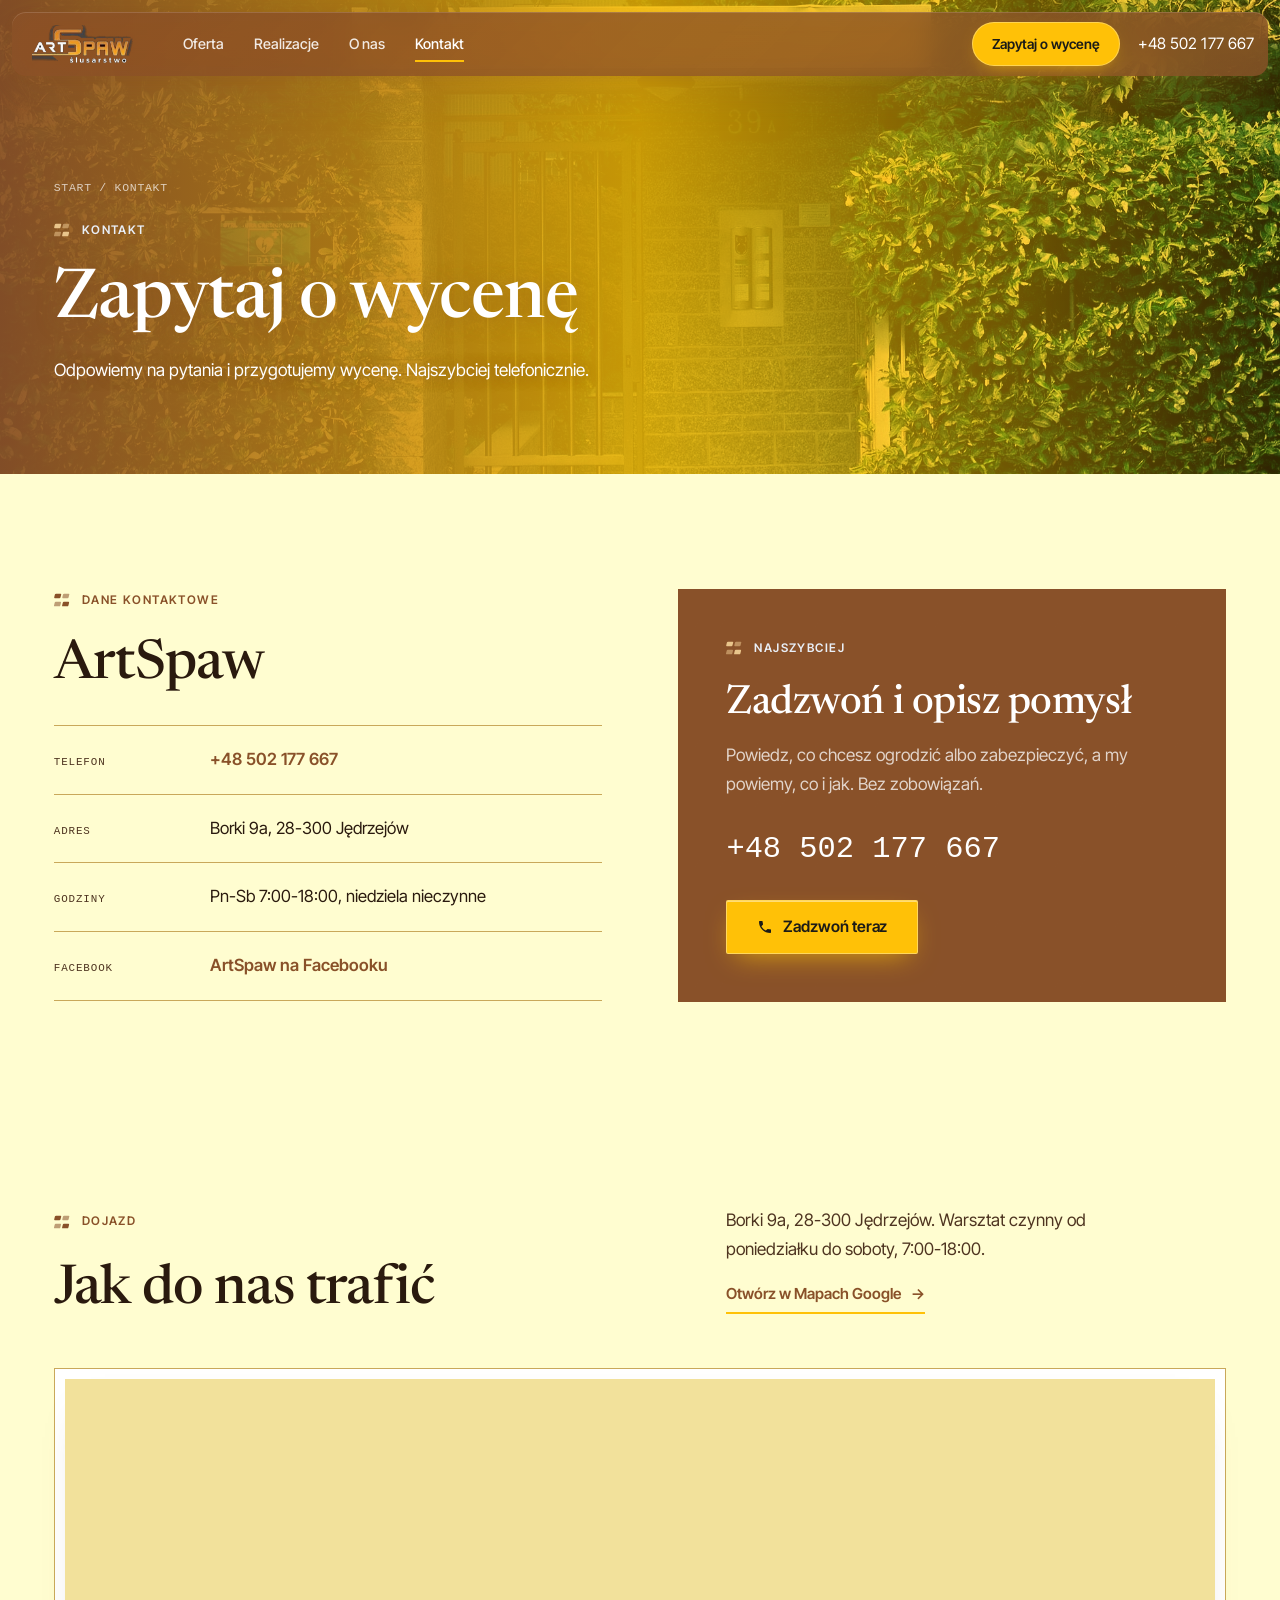
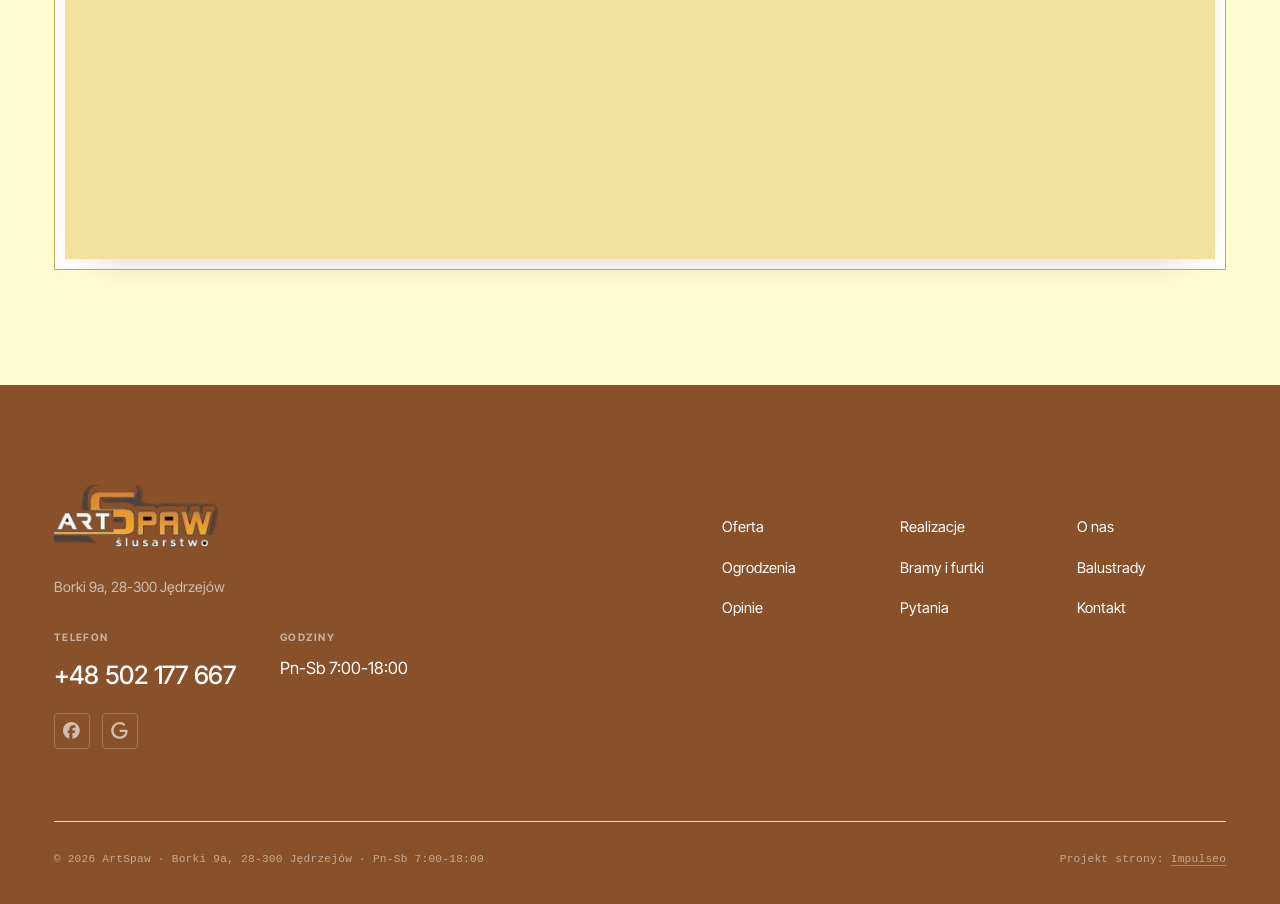
==== commit d4e23e26: "Kolorystyka Honeycomb: #FFFDD0 tło, #F9E076 sekcje i karty, #895129 ciemne pasy i stopka, #FFC107 pr" ====
--- a/kontakt.html
+++ b/kontakt.html
@@ -21,7 +21,7 @@
 <link rel="preconnect" href="https://fonts.gstatic.com" crossorigin>
 <link href="https://fonts.googleapis.com/css2?family=Inter+Tight:wght@400;500;600;700&amp;family=Newsreader:ital,opsz,wght@0,6..72,400..600;1,6..72,500..800&amp;display=swap" rel="stylesheet">
 <link rel="stylesheet" href="assets/styles.css?v=20261117">
-<meta name="theme-color" content="#736F60">
+<meta name="theme-color" content="#895129">
 </head>
 <body class="sub">
 
--- a/assets/styles.css
+++ b/assets/styles.css
@@ -4,25 +4,25 @@
    Projekt strony: Impulseo (impulseo.pl)
    ============================================================ */
 :root{
-  --ink:#22211c;
+  --ink:#2a1a0e;
   --ink-deep:#1c1b17;
   --ink-panel:#26251f;
-  --ink-body:#2b2a24;
-  --slate:#34322a;
-  --slate-soft:#34322a;
-  --rule-dark:#909EAE;
-  --line:#8f8377;
-  --paper:#AD9E90;
-  --paper-2:#909EAE;
-  --paper-3:#909EAE;
-  --cream:#909EAE;
-  --accent:#5C8DC5;
-  --accent-d:#736F60;
-  --accent-t:#22211c;
-  --accent-l:#5C8DC5;
-  --accent-soft:rgba(92,141,197,.28);
-  --dark:#736F60;
-  --h-slate:#909EAE;--h-blue:#5C8DC5;--h-taupe:#AD9E90;--h-olive:#736F60;
+  --ink-body:#3a2614;
+  --slate:#4e3420;
+  --slate-soft:#4e3420;
+  --rule-dark:#F9E076;
+  --line:#c9a85a;
+  --paper:#FFFDD0;
+  --paper-2:#F9E076;
+  --paper-3:#F9E076;
+  --cream:#F9E076;
+  --accent:#FFC107;
+  --accent-d:#895129;
+  --accent-t:#895129;
+  --accent-l:#FFC107;
+  --accent-soft:rgba(255,193,7,.28);
+  --dark:#895129;
+  --h-slate:#F9E076;--h-blue:#FFC107;--h-taupe:#FFFDD0;--h-olive:#895129;
 
   --f-display:"Newsreader",Georgia,"Times New Roman",serif;
   --f-sans:"Inter Tight",system-ui,-apple-system,"Segoe UI",Roboto,Arial,sans-serif;
@@ -70,7 +70,7 @@
 .eyebrow{display:inline-flex;align-items:center;gap:10px;font-family:var(--f-sans);font-size:.74rem;
   font-weight:600;letter-spacing:.12em;text-transform:uppercase;color:var(--accent-t)}
 .eyebrow::before{content:"";width:18px;height:18px;flex:none;background:
-  url("data:image/svg+xml,%3Csvg xmlns='http://www.w3.org/2000/svg' viewBox='0 0 20 20'%3E%3Cg fill='%233f6c9f'%3E%3Crect x='2' y='3' width='7' height='5' rx='1' transform='skewX(-14)'/%3E%3Crect x='11' y='3' width='7' height='5' rx='1' transform='skewX(-14)' opacity='.55'/%3E%3Crect x='4' y='12' width='7' height='5' rx='1' transform='skewX(-14)' opacity='.55'/%3E%3Crect x='13' y='12' width='7' height='5' rx='1' transform='skewX(-14)'/%3E%3C/g%3E%3C/svg%3E") center/contain no-repeat}
+  url("data:image/svg+xml,%3Csvg xmlns='http://www.w3.org/2000/svg' viewBox='0 0 20 20'%3E%3Cg fill='%23895129'%3E%3Crect x='2' y='3' width='7' height='5' rx='1' transform='skewX(-14)'/%3E%3Crect x='11' y='3' width='7' height='5' rx='1' transform='skewX(-14)' opacity='.55'/%3E%3Crect x='4' y='12' width='7' height='5' rx='1' transform='skewX(-14)' opacity='.55'/%3E%3Crect x='13' y='12' width='7' height='5' rx='1' transform='skewX(-14)'/%3E%3C/g%3E%3C/svg%3E") center/contain no-repeat}
 .on-dark .eyebrow,.eyebrow.light{color:#e9eff7}
 .on-dark .eyebrow::before,.eyebrow.light::before{filter:brightness(2.4) saturate(.6)}
 .mono{font-family:var(--f-mono);font-size:.74rem;letter-spacing:.06em;text-transform:uppercase}
@@ -88,8 +88,8 @@
   font-weight:600;font-size:.98rem;line-height:1.1;padding:17px 30px;border:1.5px solid transparent;
   border-radius:2px;cursor:pointer;white-space:nowrap;letter-spacing:-.005em}
 .btn .arr{transition:transform var(--dur) var(--ease)}
-.btn-accent{background:linear-gradient(135deg,var(--accent-l) 0%,#5C8DC5 55%,var(--accent) 100%);color:var(--ink-deep);
-  border-color:rgba(255,255,255,.35);box-shadow:0 10px 28px -10px rgba(92,141,197,.75),inset 0 1px 0 rgba(255,255,255,.45)}
+.btn-accent{background:linear-gradient(135deg,var(--accent-l) 0%,#FFC107 55%,var(--accent) 100%);color:var(--ink-deep);
+  border-color:rgba(255,255,255,.35);box-shadow:0 10px 28px -10px rgba(255,193,7,.75),inset 0 1px 0 rgba(255,255,255,.45)}
 .btn-ghost{background:transparent;color:#fff;border-color:rgba(255,255,255,.9)}
 .btn-dark{background:var(--h-olive);color:#fff;border-color:var(--ink)}
 .btn-line{background:transparent;color:var(--ink);border-color:var(--ink)}
@@ -102,9 +102,9 @@
 
 /* ---------- pływający pasek (szkło, morski) ---------- */
 .nav{position:fixed;top:12px;left:12px;right:12px;z-index:80;height:var(--nav-h);border-radius:14px;
-  background:linear-gradient(135deg,rgba(115,111,96,.86) 0%,rgba(115,111,96,.80) 58%,rgba(115,111,96,.84) 100%);
+  background:linear-gradient(135deg,rgba(137,81,41,.86) 0%,rgba(137,81,41,.80) 58%,rgba(137,81,41,.84) 100%);
   -webkit-backdrop-filter:saturate(150%) blur(14px);backdrop-filter:saturate(150%) blur(14px);
-  box-shadow:0 1px 0 rgba(255,255,255,.14) inset,0 2px 8px rgba(115,111,96,.12),0 16px 40px rgba(115,111,96,.18);
+  box-shadow:0 1px 0 rgba(255,255,255,.14) inset,0 2px 8px rgba(137,81,41,.12),0 16px 40px rgba(137,81,41,.18);
   transition:transform .55s var(--ease),opacity .45s var(--ease)}
 .nav-inner{height:100%;display:flex;align-items:center;gap:var(--space-6);max-width:none;padding:0 14px 0 20px}
 .brand{display:flex;align-items:center;flex:none}
@@ -119,9 +119,9 @@
 .nav-cta{display:flex;align-items:center;gap:18px;flex:none}
 .pill{display:inline-flex;align-items:center;justify-content:center;border-radius:999px;padding:11px 20px;font-weight:600;
   font-size:.86rem;color:var(--ink-deep);background:linear-gradient(135deg,var(--accent-l),var(--accent));
-  box-shadow:0 0 0 1px rgba(255,255,255,.3) inset,0 8px 20px -10px rgba(92,141,197,.9);
+  box-shadow:0 0 0 1px rgba(255,255,255,.3) inset,0 8px 20px -10px rgba(255,193,7,.9);
   transition:filter var(--dur) var(--ease),box-shadow var(--dur) var(--ease)}
-.pill:hover{filter:brightness(1.08);box-shadow:0 0 0 3px var(--accent-soft),0 8px 20px -10px rgba(92,141,197,.9)}
+.pill:hover{filter:brightness(1.08);box-shadow:0 0 0 3px var(--accent-soft),0 8px 20px -10px rgba(255,193,7,.9)}
 .tel-txt{color:#fff;font-size:.98rem;font-weight:400;letter-spacing:.005em;white-space:nowrap}
 .tel-txt:hover{color:var(--accent-l)}
 .nav-toggle{display:none;background:none;border:0;width:44px;height:44px;padding:10px;cursor:pointer;flex-direction:column;
@@ -138,14 +138,14 @@
 .hero-sw{padding:0;min-height:min(100svh,1000px);display:flex;flex-direction:column;color:#fff;overflow:hidden;
   isolation:isolate;background:var(--h-olive)}
 .hero-sw > .hs-photo{position:absolute;inset:0;width:100%;height:100%;object-fit:cover;object-position:62% 50%;z-index:-3}
-.hero-sw::before{content:"";position:absolute;inset:0;z-index:-2;background:#5C8DC5;mix-blend-mode:multiply;opacity:.62}
+.hero-sw::before{content:"";position:absolute;inset:0;z-index:-2;background:#FFC107;mix-blend-mode:multiply;opacity:.62}
 .hero-sw::after{content:"";position:absolute;inset:0;z-index:-1;background:
-  linear-gradient(180deg,rgba(115,111,96,.92) 0%,rgba(115,111,96,.62) 24%,rgba(115,111,96,.18) 40%,rgba(115,111,96,0) 54%),
-  linear-gradient(90deg,rgba(115,111,96,.90) 0%,rgba(92,141,197,.62) 40%,rgba(92,141,197,.10) 78%,rgba(92,141,197,0) 100%)}
+  linear-gradient(180deg,rgba(137,81,41,.92) 0%,rgba(137,81,41,.62) 24%,rgba(137,81,41,.18) 40%,rgba(137,81,41,0) 54%),
+  linear-gradient(90deg,rgba(137,81,41,.90) 0%,rgba(255,193,7,.62) 40%,rgba(255,193,7,.10) 78%,rgba(255,193,7,0) 100%)}
 .wordmark,.hero-nav,.hs-body{width:100%;max-width:var(--wrap);margin-left:auto;margin-right:auto}
 .wordmark{display:block;padding:clamp(10px,1.6vw,22px) var(--gut) 0;line-height:0}
 .wordmark svg{width:100%;height:auto;display:block;overflow:visible}
-.wordmark text{font-family:var(--f-display);font-style:italic;font-weight:800;fill:#fff;letter-spacing:0;text-shadow:0 2px 28px rgba(115,111,96,.55)}
+.wordmark text{font-family:var(--f-display);font-style:italic;font-weight:800;fill:#FFFDD0;letter-spacing:0;text-shadow:0 2px 28px rgba(137,81,41,.55)}
 .hero-nav{display:flex;align-items:center;gap:var(--space-6);padding:clamp(10px,1.6vw,22px) var(--gut) 0}
 .hero-nav .hn-links{display:flex;gap:clamp(22px,3vw,48px);margin-right:auto}
 .hero-nav .hn-links a{font-size:.9rem;font-weight:500;color:#fff;position:relative;padding:6px 0}
@@ -153,11 +153,11 @@
 .hero-nav .hn-links a:hover::after{width:100%}
 .hs-body{flex:1;display:flex;align-items:center;padding:clamp(24px,3.2vw,46px) var(--gut) clamp(32px,3.6vw,52px)}
 .hs-copy{max-width:760px}
-.hs-copy h1{color:#fff;font-weight:500;text-shadow:0 2px 24px rgba(115,111,96,.45)}
-.hs-copy p{text-shadow:0 1px 14px rgba(115,111,96,.55);margin-top:22px;max-width:52ch;font-size:clamp(1rem,.95rem + .2vw,1.12rem);color:rgba(255,255,255,.92)}
+.hs-copy h1{color:#fff;font-weight:500;text-shadow:0 2px 24px rgba(137,81,41,.45)}
+.hs-copy p{text-shadow:0 1px 14px rgba(137,81,41,.55);margin-top:22px;max-width:52ch;font-size:clamp(1rem,.95rem + .2vw,1.12rem);color:rgba(255,255,255,.92)}
 .hs-actions{display:flex;flex-wrap:wrap;gap:14px;margin-top:34px}
-.hs-actions .btn-ghost{background:rgba(115,111,96,.5);-webkit-backdrop-filter:blur(4px);backdrop-filter:blur(4px)}
-.hero-trust{background:rgba(115,111,96,.94);border-top:1px solid rgba(255,255,255,.06)}
+.hs-actions .btn-ghost{background:rgba(137,81,41,.5);-webkit-backdrop-filter:blur(4px);backdrop-filter:blur(4px)}
+.hero-trust{background:rgba(137,81,41,.94);border-top:1px solid rgba(255,255,255,.06)}
 .hero-trust .wrap{display:flex;align-items:center;gap:clamp(20px,4vw,64px);padding-top:18px;padding-bottom:18px}
 .ht-item{display:flex;align-items:baseline;gap:10px;color:#fff;white-space:nowrap}
 .ht-item .v{font-size:1.06rem;font-weight:500;letter-spacing:-.01em}
@@ -171,13 +171,13 @@
 .pagehead{padding:calc(var(--nav-h) + 12px + clamp(64px,8vw,110px)) 0 clamp(56px,7vw,96px);color:#fff;isolation:isolate;
   overflow:hidden;background:var(--h-olive)}
 .pagehead > img{position:absolute;inset:0;width:100%;height:100%;object-fit:cover;z-index:-3}
-.pagehead::before{content:"";position:absolute;inset:0;z-index:-2;background:#5C8DC5;mix-blend-mode:multiply;opacity:.62}
+.pagehead::before{content:"";position:absolute;inset:0;z-index:-2;background:#FFC107;mix-blend-mode:multiply;opacity:.62}
 .pagehead::after{content:"";position:absolute;inset:0;z-index:-1;background:
-  linear-gradient(90deg,rgba(115,111,96,.94) 0%,rgba(92,141,197,.78) 50%,rgba(92,141,197,.18) 100%)}
+  linear-gradient(90deg,rgba(137,81,41,.94) 0%,rgba(255,193,7,.78) 50%,rgba(255,193,7,.18) 100%)}
 .pagehead .eyebrow{color:#e9eff7}
 .pagehead .eyebrow::before{filter:brightness(2.4) saturate(.6)}
-.pagehead h1{color:#fff;margin-top:18px;max-width:16ch;text-shadow:0 2px 24px rgba(115,111,96,.4)}
-.pagehead p{margin-top:20px;max-width:56ch;color:#fff;text-shadow:0 1px 14px rgba(115,111,96,.6)}
+.pagehead h1{color:#fff;margin-top:18px;max-width:16ch;text-shadow:0 2px 24px rgba(137,81,41,.4)}
+.pagehead p{margin-top:20px;max-width:56ch;color:#fff;text-shadow:0 1px 14px rgba(137,81,41,.6)}
 .crumbs{font-family:var(--f-mono);font-size:.72rem;letter-spacing:.06em;text-transform:uppercase;color:rgba(255,255,255,.7);margin-bottom:22px}
 .crumbs a:hover{color:#fff}
 
@@ -239,7 +239,7 @@
 .v-stage img{position:absolute;inset:0;width:100%;height:100%;object-fit:cover;opacity:0;transition:opacity .7s var(--ease)}
 .v-stage img.on{opacity:1}
 .v-tag{position:absolute;left:14px;top:14px;z-index:2;font-family:var(--f-mono);font-size:.66rem;letter-spacing:.08em;text-transform:uppercase;
-  background:rgba(115,111,96,.82);color:#fff;padding:6px 10px}
+  background:rgba(137,81,41,.82);color:#fff;padding:6px 10px}
 .v-meta{display:flex;justify-content:space-between;margin-top:14px;font-family:var(--f-mono);font-size:.7rem;color:rgba(255,255,255,.55);letter-spacing:.04em}
 .v-thumbs{display:grid;grid-template-columns:repeat(3,1fr);gap:12px;margin-top:18px}
 .v-thumb{position:relative;min-height:72px;border:1px solid var(--rule-dark);border-top:2px solid var(--rule-dark);padding:0;cursor:pointer;
@@ -264,7 +264,7 @@
 .work-acts{display:flex;justify-content:center;flex-wrap:wrap;gap:12px;margin-top:30px}
 .strip3d{display:flex;justify-content:center;align-items:center;gap:clamp(8px,1.4vw,18px);margin-top:clamp(36px,5vw,60px);
   perspective:1400px;padding:0 var(--gut)}
-.strip3d figure{margin:0;flex:none;overflow:hidden;background:var(--paper-3);box-shadow:0 26px 40px -26px rgba(115,111,96,.45)}
+.strip3d figure{margin:0;flex:none;overflow:hidden;background:var(--paper-3);box-shadow:0 26px 40px -26px rgba(137,81,41,.45)}
 .strip3d img{width:100%;height:100%;object-fit:cover}
 .strip3d figure:nth-child(1){width:16vw;height:20vw;transform:rotateY(30deg);transform-origin:right center}
 .strip3d figure:nth-child(2){width:13vw;height:14vw;transform:rotateY(16deg)}
@@ -275,7 +275,7 @@
 /* ---------- okno na nieruchome zdjęcie (clip-path + fixed: działa też na iPhonie) ---------- */
 .stopklatka{position:relative;padding:0;height:clamp(300px,56vh,580px);overflow:hidden;clip-path:inset(0);background:var(--h-olive)}
 .stopklatka .stk-bg{position:fixed;inset:0;background-size:cover;background-position:center;will-change:transform}
-.stopklatka::after{content:"";position:absolute;inset:0;background:linear-gradient(180deg,rgba(115,111,96,.25),rgba(92,141,197,.35))}
+.stopklatka::after{content:"";position:absolute;inset:0;background:linear-gradient(180deg,rgba(137,81,41,.25),rgba(255,193,7,.35))}
 @media (max-width:700px){.stopklatka{height:46vh}}
 @supports not (clip-path: inset(0)){.stopklatka .stk-bg{position:absolute}}
 
@@ -294,11 +294,11 @@
 .rc-dark .rc-line b{font-family:var(--f-mono);font-size:1.15rem;color:#fff;font-weight:600;white-space:nowrap}
 .rc-dark small{display:block;margin-top:12px;font-family:var(--f-mono);font-size:.64rem;color:rgba(255,255,255,.45)}
 .rc-cream{position:absolute;left:0;bottom:0;width:min(470px,86%);background:var(--h-taupe);color:var(--ink);padding:28px 30px 30px;
-  transform:rotate(-1.2deg);box-shadow:0 30px 60px -28px rgba(115,111,96,.5)}
+  transform:rotate(-1.2deg);box-shadow:0 30px 60px -28px rgba(137,81,41,.5)}
 .rc-cream .mono{color:var(--accent-t)}
 .rc-cream ul{list-style:none;margin:18px 0 0;padding:0;font-family:var(--f-mono);font-size:.78rem}
 .rc-cream li{display:flex;align-items:baseline;gap:8px;padding:6px 0}
-.rc-cream li .dots{flex:1;border-bottom:1px dotted rgba(115,111,96,.35);transform:translateY(-3px)}
+.rc-cream li .dots{flex:1;border-bottom:1px dotted rgba(137,81,41,.35);transform:translateY(-3px)}
 .rc-cream li b{font-weight:500;white-space:nowrap}
 .rc-cream .rc-total{display:flex;justify-content:space-between;align-items:baseline;margin-top:18px;padding-top:16px;border-top:2px solid var(--ink)}
 .rc-cream .rc-total span{font-family:var(--f-mono);font-size:.8rem;font-weight:700}
@@ -346,7 +346,7 @@
 .why-item p{margin-top:10px;font-size:.88rem;color:var(--slate);max-width:32ch}
 .why-photo{position:relative;overflow:hidden;min-height:420px}
 .why-photo img{position:absolute;inset:0;width:100%;height:100%;object-fit:cover}
-.why-photo .cap{position:absolute;left:14px;bottom:14px;background:rgba(115,111,96,.86);color:#fff;font-size:.78rem;font-weight:600;padding:10px 14px}
+.why-photo .cap{position:absolute;left:14px;bottom:14px;background:rgba(137,81,41,.86);color:#fff;font-size:.78rem;font-weight:600;padding:10px 14px}
 .why-photo .cap span{font-weight:400;opacity:.85}
 
 /* ---------- OBSZAR ---------- */
@@ -361,7 +361,7 @@
   font-size:.88rem;font-weight:600;color:var(--ink)}
 .area-col .row-link span{color:var(--accent-t);font-size:1.15rem;transition:transform var(--dur) var(--ease)}
 .area-col .row-link:hover span{transform:translateX(4px)}
-.map{width:100%;height:340px;border:0;display:block;background:var(--h-slate);box-shadow:0 18px 40px -26px rgba(115,111,96,.4);filter:grayscale(.35) contrast(1.02)}
+.map{width:100%;height:340px;border:0;display:block;background:var(--h-slate);box-shadow:0 18px 40px -26px rgba(137,81,41,.4);filter:grayscale(.35) contrast(1.02)}
 .map-card{background:#fff;padding:10px;border:1px solid var(--line)}
 .map-wide{height:clamp(320px,42vw,480px)}
 
@@ -388,7 +388,7 @@
 .cta p{margin:20px auto 0;max-width:52ch}
 .cta-actions{display:flex;justify-content:center;flex-wrap:wrap;gap:14px;margin-top:36px}
 .cta .btn-ghost{border-color:rgba(255,255,255,.6)}
-:root{--pattern:url("data:image/svg+xml,%3Csvg xmlns='http://www.w3.org/2000/svg' width='120' height='120' viewBox='0 0 120 120'%3E%3Cg fill='%235C8DC5' fill-opacity='.16'%3E%3Cpath d='M22 30h26l-6 9H16z'/%3E%3Cpath d='M30 44h26l-6 9H24z' fill-opacity='.09'/%3E%3Cpath d='M82 90h26l-6 9H76z'/%3E%3Cpath d='M90 104h26l-6 9H84z' fill-opacity='.09'/%3E%3C/g%3E%3C/svg%3E")}
+:root{--pattern:url("data:image/svg+xml,%3Csvg xmlns='http://www.w3.org/2000/svg' width='120' height='120' viewBox='0 0 120 120'%3E%3Cg fill='%23895129' fill-opacity='.16'%3E%3Cpath d='M22 30h26l-6 9H16z'/%3E%3Cpath d='M30 44h26l-6 9H24z' fill-opacity='.09'/%3E%3Cpath d='M82 90h26l-6 9H76z'/%3E%3Cpath d='M90 104h26l-6 9H84z' fill-opacity='.09'/%3E%3C/g%3E%3C/svg%3E")}
 
 /* ---------- STOPKA ---------- */
 footer{background:var(--h-olive);color:rgba(255,255,255,.62);padding:clamp(64px,8vw,100px) 0 36px}
@@ -404,7 +404,7 @@
 .foot-soc .soc{width:42px;height:42px;display:inline-flex;align-items:center;justify-content:center;border:1px solid rgba(255,255,255,.25);color:#fff;
   transition:border-color .3s ease,background .3s ease}
 .foot-soc .soc svg{width:18px;height:18px}
-.foot-soc .soc:hover{border-color:var(--accent);background:rgba(92,141,197,.12)}
+.foot-soc .soc:hover{border-color:var(--accent);background:rgba(255,193,7,.12)}
 .foot-nav{display:grid;grid-template-columns:repeat(3,1fr);gap:16px 28px;padding-top:30px}
 .foot-nav a{color:#fff;font-size:.92rem}
 .foot-nav a:hover{color:var(--accent-l)}
@@ -434,7 +434,7 @@
 .tile{break-inside:avoid;margin:0 0 18px;position:relative;overflow:hidden;background:var(--paper-3)}
 .tile img{width:100%;height:auto;transition:transform var(--img-dur) var(--img-ease),filter var(--img-dur) var(--img-ease);filter:var(--img-rest)}
 .tile:hover img{transform:scale(var(--img-zoom));filter:var(--img-hot)}
-.tile .cap{position:absolute;left:12px;bottom:12px;background:rgba(115,111,96,.84);color:#fff;font-size:.74rem;font-weight:600;padding:7px 11px}
+.tile .cap{position:absolute;left:12px;bottom:12px;background:rgba(137,81,41,.84);color:#fff;font-size:.74rem;font-weight:600;padding:7px 11px}
 .tile .cap.real{background:var(--accent-d)}
 
 /* ---------- podstrony: kontakt ---------- */
@@ -462,7 +462,7 @@
 
 /* ---------- licznik ważności dema ---------- */
 .demo-wazne{position:fixed;top:calc(var(--nav-h) + 26px);right:14px;z-index:95;display:inline-flex;align-items:center;gap:.45em;
-  background:rgba(115,111,96,.84);color:#fff;font-size:.72rem;font-weight:600;letter-spacing:.01em;padding:.42em .8em .42em .62em;
+  background:rgba(137,81,41,.84);color:#fff;font-size:.72rem;font-weight:600;letter-spacing:.01em;padding:.42em .8em .42em .62em;
   border-radius:999px;-webkit-backdrop-filter:saturate(140%) blur(8px);backdrop-filter:saturate(140%) blur(8px);border:1px solid rgba(255,255,255,.14);
   box-shadow:0 10px 24px -14px rgba(0,0,0,.6);pointer-events:none;opacity:0;transform:translateY(-10px);
   transition:opacity .7s var(--ease),transform .7s var(--ease)}
